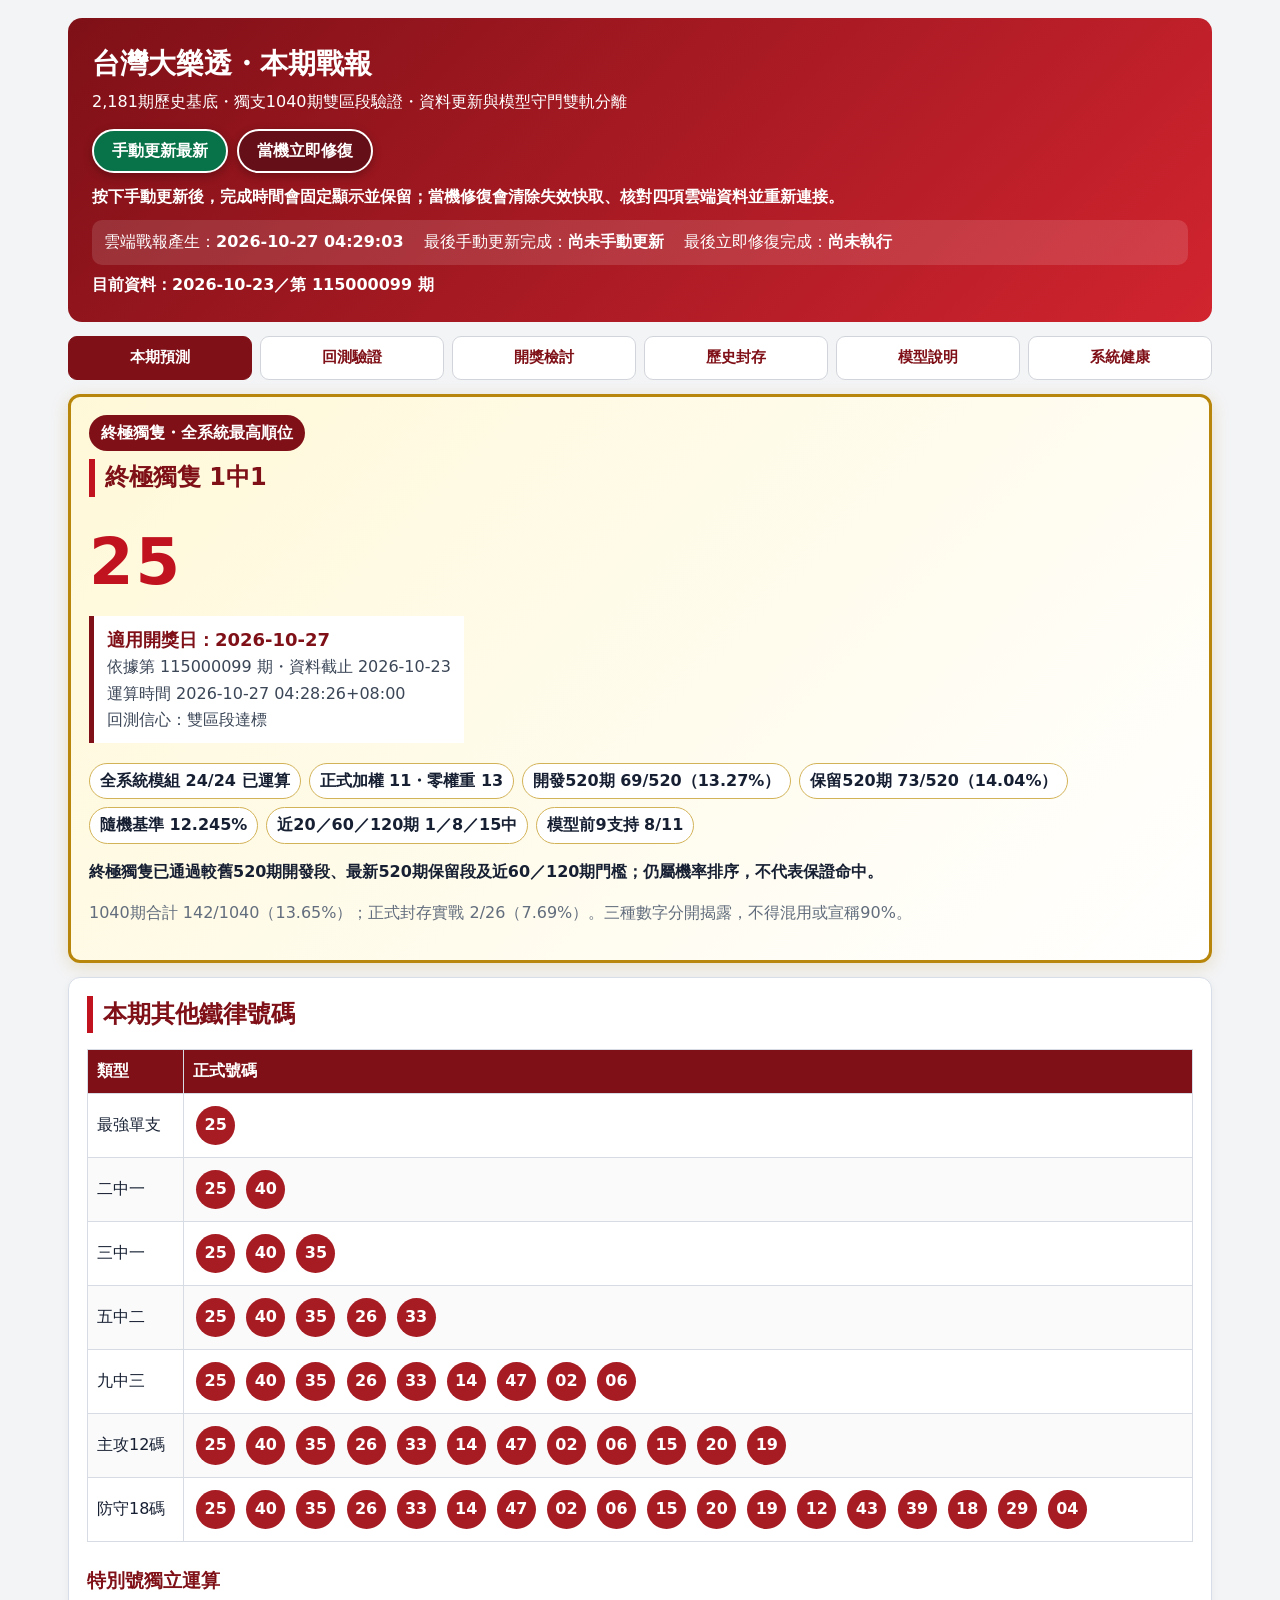
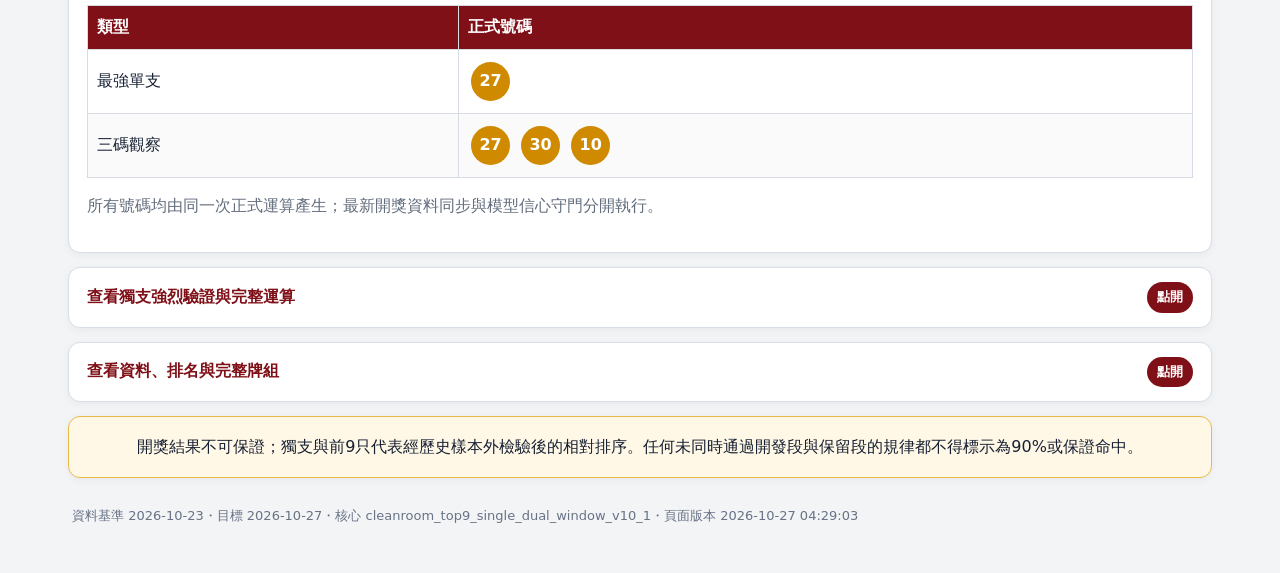
==== docs/index.html @ 0b127683 "大樂透雲端每日日期自主修復" ====
<!doctype html>
<html lang="zh-Hant"><head><meta charset="utf-8"><meta name="viewport" content="width=device-width,initial-scale=1"><meta http-equiv="Cache-Control" content="no-cache, no-store, must-revalidate"><meta http-equiv="Pragma" content="no-cache"><meta http-equiv="Expires" content="0"><meta name="theme-color" content="#7f1017"><meta name="report-version" content="37c6239bf0259137"><meta name="report-generated-at" content="2026-10-27T04:29:03+08:00"><link rel="manifest" href="manifest.webmanifest"><link rel="stylesheet" href="style.css"><title>台灣大樂透・本期戰報</title></head>
<body><main>
<header><h1>台灣大樂透・本期戰報</h1><div>2,181期歷史基底・獨支1040期雙區段驗證・資料更新與模型守門雙軌分離</div>
<div class="app-actions"><button type="button" id="manual-refresh" class="cloud-button update-button">手動更新最新</button><button type="button" id="emergency-repair" class="cloud-button repair-button">當機立即修復</button></div>
<div class="cloud-control-note">按下手動更新後，完成時間會固定顯示並保留；當機修復會清除失效快取、核對四項雲端資料並重新連接。</div>
<div class="update-times"><span>雲端戰報產生：<strong id="cloud-generated-time">2026-10-27 04:29:03</strong></span><span>最後手動更新完成：<strong id="last-manual-update" data-manual-time>尚未手動更新</strong></span><span>最後立即修復完成：<strong id="last-repair-time" data-repair-time>尚未執行</strong></span></div>
<div id="cloud-action-status" class="cloud-action-status" role="status" aria-live="polite">目前資料：2026-10-23／第 115000099 期</div><a id="cloud-repair-center" class="repair-center" href="https://github.com/pingshen670822/taiwan-lotto649-ironlaw-cloud/actions/workflows/cloud-watchdog.yml" target="_blank" rel="noopener">開啟雲端修復中心</a></header>
<nav aria-label="戰報分類"><button type="button" data-tab="decision">本期預測</button><button type="button" data-tab="models">回測驗證</button><button type="button" data-tab="review">開獎檢討</button><button type="button" data-tab="monthly">歷史封存</button><button type="button" data-tab="verify">模型說明</button><button type="button" data-tab="iron">系統健康</button></nav>

<section id="decision" class="tab active">
<div class="band strong approved"><div class="badge">終極獨隻・全系統最高順位</div><h2>終極獨隻 1中1</h2><div class="number">25</div><div class="single-date"><b>適用開獎日：2026-10-27</b><br>依據第 115000099 期・資料截止 2026-10-23<br>運算時間 2026-10-27 04:28:26+08:00<br>回測信心：雙區段達標</div><div class="validation-seals"><span>全系統模組 24/24 已運算</span><span>正式加權 11・零權重 13</span><span>開發520期 69/520（13.27%）</span><span>保留520期 73/520（14.04%）</span><span>隨機基準 12.245%</span><span>近20／60／120期 1／8／15中</span><span>模型前9支持 8/11</span></div><p><b>終極獨隻已通過較舊520期開發段、最新520期保留段及近60／120期門檻；仍屬機率排序，不代表保證命中。</b></p><p class="note">1040期合計 142/1040（13.65%）；正式封存實戰 2/26（7.69%）。三種數字分開揭露，不得混用或宣稱90%。</p></div>
<div class="band ironlaw-numbers"><h2>本期其他鐵律號碼</h2><div class="scroll"><table><thead><tr><th>類型</th><th>正式號碼</th></tr></thead><tbody><tr><td>最強單支</td><td><span class="ball ">25</span></td></tr><tr><td>二中一</td><td><span class="ball ">25</span> <span class="ball ">40</span></td></tr><tr><td>三中一</td><td><span class="ball ">25</span> <span class="ball ">40</span> <span class="ball ">35</span></td></tr><tr><td>五中二</td><td><span class="ball ">25</span> <span class="ball ">40</span> <span class="ball ">35</span> <span class="ball ">26</span> <span class="ball ">33</span></td></tr><tr><td>九中三</td><td><span class="ball ">25</span> <span class="ball ">40</span> <span class="ball ">35</span> <span class="ball ">26</span> <span class="ball ">33</span> <span class="ball ">14</span> <span class="ball ">47</span> <span class="ball ">02</span> <span class="ball ">06</span></td></tr><tr><td>主攻12碼</td><td><span class="ball ">25</span> <span class="ball ">40</span> <span class="ball ">35</span> <span class="ball ">26</span> <span class="ball ">33</span> <span class="ball ">14</span> <span class="ball ">47</span> <span class="ball ">02</span> <span class="ball ">06</span> <span class="ball ">15</span> <span class="ball ">20</span> <span class="ball ">19</span></td></tr><tr><td>防守18碼</td><td><span class="ball ">25</span> <span class="ball ">40</span> <span class="ball ">35</span> <span class="ball ">26</span> <span class="ball ">33</span> <span class="ball ">14</span> <span class="ball ">47</span> <span class="ball ">02</span> <span class="ball ">06</span> <span class="ball ">15</span> <span class="ball ">20</span> <span class="ball ">19</span> <span class="ball ">12</span> <span class="ball ">43</span> <span class="ball ">39</span> <span class="ball ">18</span> <span class="ball ">29</span> <span class="ball ">04</span></td></tr></tbody></table></div><h3>特別號獨立運算</h3><div class="scroll"><table><thead><tr><th>類型</th><th>正式號碼</th></tr></thead><tbody><tr><td>最強單支</td><td><span class="ball specialball">27</span></td></tr><tr><td>三碼觀察</td><td><span class="ball specialball">27</span> <span class="ball specialball">30</span> <span class="ball specialball">10</span></td></tr></tbody></table></div><p class="note">所有號碼均由同一次正式運算產生；最新開獎資料同步與模型信心守門分開執行。</p></div>
<details class="report-details"><summary>查看獨支強烈驗證與完整運算</summary><div class="band"><h2>多項邏輯驗證</h2><div class="scroll"><table><thead><tr><th>檢查項目</th><th>結果</th></tr></thead><tbody><tr><td>獨支使用獨立1中1選擇器</td><td>通過</td></tr><tr><td>只用較舊520期選型，保留段不參與挑選</td><td>通過</td></tr><tr><td>全部已登錄模組完成本期運算</td><td>通過</td></tr><tr><td>未通過雙區段模組權重歸零</td><td>通過</td></tr><tr><td>開發520期與保留520期完整</td><td>通過</td></tr><tr><td>較舊520期開發段勝過隨機</td><td>通過</td></tr><tr><td>最新520期保留段勝過隨機</td><td>通過</td></tr><tr><td>禁止終極獨隻連續兩期使用同號</td><td>通過</td></tr><tr><td>近60期獨支命中率不低於隨機</td><td>通過</td></tr><tr><td>近120期獨支命中率不低於隨機</td><td>通過</td></tr><tr><td>至少半數模型列入前9</td><td>通過</td></tr><tr><td>至少三分之二模型列入前15</td><td>通過</td></tr><tr><td>未通過雙區段的軌跡候選全部排除</td><td>通過</td></tr><tr><td>正式發布守門通過</td><td>通過</td></tr><tr><td>禁止直接照抄上期開獎號</td><td>通過</td></tr></tbody></table></div></div><div class="band"><h2>全系統模組逐項運算</h2><p><b>全系統驗證後最高順位：25</b></p><p class="note">所有已登錄且可重現模組每日全部運算；核心模型依滾動成績受限加權，軌跡候選未同時通過兩個520期時權重固定為0，不准用未驗證模組拉高信心。</p><div class="scroll"><table><thead><tr><th>模組</th><th>類別</th><th>本期第一候選</th><th>最終權重</th><th>獨隻順位</th><th>狀態</th></tr></thead><tbody><tr><td>bayes_24</td><td>核心機率／順位模型</td><td><span class="ball ">35</span></td><td>8.45%</td><td>8</td><td>正式滾動加權</td></tr><tr><td>bayes_60</td><td>核心機率／順位模型</td><td><span class="ball ">12</span></td><td>6.77%</td><td>2</td><td>正式滾動加權</td></tr><tr><td>bayes_150</td><td>核心機率／順位模型</td><td><span class="ball ">25</span></td><td>7.15%</td><td>1</td><td>正式滾動加權</td></tr><tr><td>bayes_360</td><td>核心機率／順位模型</td><td><span class="ball ">25</span></td><td>16.71%</td><td>1</td><td>正式滾動加權</td></tr><tr><td>ewma_8</td><td>核心機率／順位模型</td><td><span class="ball ">40</span></td><td>7.89%</td><td>16</td><td>正式滾動加權</td></tr><tr><td>ewma_21</td><td>核心機率／順位模型</td><td><span class="ball ">35</span></td><td>7.58%</td><td>5</td><td>正式滾動加權</td></tr><tr><td>ewma_55</td><td>核心機率／順位模型</td><td><span class="ball ">25</span></td><td>7.48%</td><td>1</td><td>正式滾動加權</td></tr><tr><td>ewma_144</td><td>核心機率／順位模型</td><td><span class="ball ">25</span></td><td>18.48%</td><td>1</td><td>正式滾動加權</td></tr><tr><td>empirical_hazard</td><td>核心機率／順位模型</td><td><span class="ball ">20</span></td><td>4.43%</td><td>49</td><td>正式滾動加權</td></tr><tr><td>conditional_pair</td><td>核心機率／順位模型</td><td><span class="ball ">33</span></td><td>8.88%</td><td>13</td><td>正式滾動加權</td></tr><tr><td>regime_slope</td><td>核心機率／順位模型</td><td><span class="ball ">26</span></td><td>6.18%</td><td>4</td><td>正式滾動加權</td></tr><tr><td>frequency_60</td><td>軌跡／週期／拖牌候選</td><td><span class="ball ">26</span></td><td>0.00%</td><td>—</td><td>雙區段淘汰</td></tr><tr><td>frequency_240</td><td>軌跡／週期／拖牌候選</td><td><span class="ball ">25</span></td><td>0.00%</td><td>—</td><td>雙區段淘汰</td></tr><tr><td>weekday_cycle</td><td>軌跡／週期／拖牌候選</td><td><span class="ball ">15</span></td><td>0.00%</td><td>—</td><td>雙區段淘汰</td></tr><tr><td>transition_drag</td><td>軌跡／週期／拖牌候選</td><td><span class="ball ">26</span></td><td>0.00%</td><td>—</td><td>雙區段淘汰</td></tr><tr><td>two_step_drag</td><td>軌跡／週期／拖牌候選</td><td><span class="ball ">26</span></td><td>0.00%</td><td>—</td><td>雙區段淘汰</td></tr><tr><td>neighbor_track</td><td>軌跡／週期／拖牌候選</td><td><span class="ball ">25</span></td><td>0.00%</td><td>—</td><td>雙區段淘汰</td></tr><tr><td>interval_recurrence</td><td>軌跡／週期／拖牌候選</td><td><span class="ball ">43</span></td><td>0.00%</td><td>—</td><td>雙區段淘汰</td></tr><tr><td>cooccurrence_drag</td><td>軌跡／週期／拖牌候選</td><td><span class="ball ">15</span></td><td>0.00%</td><td>—</td><td>雙區段淘汰</td></tr><tr><td>multi_condition_equal</td><td>軌跡／週期／拖牌候選</td><td><span class="ball ">26</span></td><td>0.00%</td><td>—</td><td>雙區段淘汰</td></tr><tr><td>rolling_best_60</td><td>軌跡／週期／拖牌候選</td><td><span class="ball ">26</span></td><td>0.00%</td><td>—</td><td>雙區段淘汰</td></tr><tr><td>rolling_best_120</td><td>軌跡／週期／拖牌候選</td><td><span class="ball ">26</span></td><td>0.00%</td><td>—</td><td>雙區段淘汰</td></tr><tr><td>performance_vote_60</td><td>軌跡／週期／拖牌候選</td><td><span class="ball ">26</span></td><td>0.00%</td><td>—</td><td>雙區段淘汰</td></tr><tr><td>performance_vote_120</td><td>軌跡／週期／拖牌候選</td><td><span class="ball ">26</span></td><td>0.00%</td><td>—</td><td>雙區段淘汰</td></tr></tbody></table></div></div><div class="band"><h2>清楚分層推薦</h2><div class="grid"><div class="card primary"><div class="label">A級・唯一最強排序</div><div class="number-line"><span class="ball ">25</span></div></div><div class="card "><div class="label">B級・前三排序</div><div class="number-line"><span class="ball ">25</span> <span class="ball ">40</span> <span class="ball ">35</span></div></div><div class="card "><div class="label">C級・核心前九</div><div class="number-line"><span class="ball ">25</span> <span class="ball ">40</span> <span class="ball ">35</span> <span class="ball ">26</span> <span class="ball ">33</span> <span class="ball ">14</span> <span class="ball ">47</span> <span class="ball ">02</span> <span class="ball ">06</span></div></div><div class="card "><div class="label">D級・次高防守</div><div class="number-line"><span class="ball ">15</span> <span class="ball ">20</span> <span class="ball ">19</span> <span class="ball ">12</span> <span class="ball ">43</span> <span class="ball ">39</span> <span class="ball ">18</span> <span class="ball ">29</span> <span class="ball ">04</span></div></div><div class="card low"><div class="label">E級・低機率暫避</div><div class="number-line"><span class="ball avoid">07</span> <span class="ball avoid">17</span> <span class="ball avoid">22</span> <span class="ball avoid">28</span> <span class="ball avoid">31</span> <span class="ball avoid">32</span> <span class="ball avoid">37</span> <span class="ball avoid">42</span> <span class="ball avoid">44</span> <span class="ball avoid">46</span></div></div></div></div></details>
<details class="report-details"><summary>查看資料、排名與完整牌組</summary><div class="band"><h2>本期資料</h2><div class="grid"><div class="card"><div class="label">預測目標日</div><div class="value">2026-10-27</div></div><div class="card"><div class="label">歷史資料截止日</div><div class="value">2026-10-23</div></div><div class="card"><div class="label">依據期別</div><div class="value">第 115000099 期</div></div><div class="card"><div class="label">使用歷史期數</div><div class="value">2,181期</div></div><div class="card"><div class="label">戰報產生時間</div><div class="value">2026-10-27 04:29:03</div></div></div></div><div class="band"><h2>內部前18名診斷</h2><p class="note">此表為運算順位與校準值，不代表中獎保證。</p><div class="scroll"><table><thead><tr><th>順位</th><th>號碼</th><th>校準機率</th></tr></thead><tbody><tr><td>1</td><td><span class="ball sub">25</span></td><td>12.829%</td></tr><tr><td>2</td><td><span class="ball sub">40</span></td><td>12.930%</td></tr><tr><td>3</td><td><span class="ball sub">35</span></td><td>12.873%</td></tr><tr><td>4</td><td><span class="ball sub">26</span></td><td>12.870%</td></tr><tr><td>5</td><td><span class="ball sub">33</span></td><td>12.817%</td></tr><tr><td>6</td><td><span class="ball sub">14</span></td><td>12.782%</td></tr><tr><td>7</td><td><span class="ball sub">47</span></td><td>12.605%</td></tr><tr><td>8</td><td><span class="ball sub">02</span></td><td>12.585%</td></tr><tr><td>9</td><td><span class="ball sub">06</span></td><td>12.559%</td></tr><tr><td>10</td><td><span class="ball sub">15</span></td><td>12.554%</td></tr><tr><td>11</td><td><span class="ball sub">20</span></td><td>12.501%</td></tr><tr><td>12</td><td><span class="ball sub">19</span></td><td>12.496%</td></tr><tr><td>13</td><td><span class="ball sub">12</span></td><td>12.484%</td></tr><tr><td>14</td><td><span class="ball sub">43</span></td><td>12.476%</td></tr><tr><td>15</td><td><span class="ball sub">39</span></td><td>12.454%</td></tr><tr><td>16</td><td><span class="ball sub">18</span></td><td>12.429%</td></tr><tr><td>17</td><td><span class="ball sub">29</span></td><td>12.397%</td></tr><tr><td>18</td><td><span class="ball sub">04</span></td><td>12.390%</td></tr></tbody></table></div></div><div class="band"><h2>八組結構平衡建議</h2><div class="grid"><div class="card"><div class="label">第1組</div><div class="number-line"><span class="ball ">02</span> <span class="ball ">14</span> <span class="ball ">25</span> <span class="ball ">26</span> <span class="ball ">35</span> <span class="ball ">40</span></div></div><div class="card"><div class="label">第2組</div><div class="number-line"><span class="ball ">06</span> <span class="ball ">14</span> <span class="ball ">26</span> <span class="ball ">33</span> <span class="ball ">35</span> <span class="ball ">40</span></div></div><div class="card"><div class="label">第3組</div><div class="number-line"><span class="ball ">14</span> <span class="ball ">15</span> <span class="ball ">25</span> <span class="ball ">33</span> <span class="ball ">35</span> <span class="ball ">40</span></div></div><div class="card"><div class="label">第4組</div><div class="number-line"><span class="ball ">14</span> <span class="ball ">20</span> <span class="ball ">25</span> <span class="ball ">26</span> <span class="ball ">33</span> <span class="ball ">40</span></div></div><div class="card"><div class="label">第5組</div><div class="number-line"><span class="ball ">14</span> <span class="ball ">19</span> <span class="ball ">25</span> <span class="ball ">26</span> <span class="ball ">33</span> <span class="ball ">35</span></div></div><div class="card"><div class="label">第6組</div><div class="number-line"><span class="ball ">02</span> <span class="ball ">15</span> <span class="ball ">26</span> <span class="ball ">33</span> <span class="ball ">35</span> <span class="ball ">40</span></div></div><div class="card"><div class="label">第7組</div><div class="number-line"><span class="ball ">14</span> <span class="ball ">15</span> <span class="ball ">26</span> <span class="ball ">35</span> <span class="ball ">40</span> <span class="ball ">47</span></div></div><div class="card"><div class="label">第8組</div><div class="number-line"><span class="ball ">06</span> <span class="ball ">15</span> <span class="ball ">25</span> <span class="ball ">26</span> <span class="ball ">35</span> <span class="ball ">40</span></div></div></div></div><div class="band warning"><h2>下期低機率暫避</h2><p class="note">只做風險排序，不代表絕對不開；與主攻牌完全分離。</p><div class="grid"><div class="card low"><div class="label">五不中</div><div class="number-line"><span class="ball avoid">07</span> <span class="ball avoid">17</span> <span class="ball avoid">31</span> <span class="ball avoid">42</span> <span class="ball avoid">44</span></div></div><div class="card low"><div class="label">十不中</div><div class="number-line"><span class="ball avoid">07</span> <span class="ball avoid">17</span> <span class="ball avoid">22</span> <span class="ball avoid">28</span> <span class="ball avoid">31</span> <span class="ball avoid">32</span> <span class="ball avoid">37</span> <span class="ball avoid">42</span> <span class="ball avoid">44</span> <span class="ball avoid">46</span></div></div><div class="card low"><div class="label">十五不中</div><div class="number-line"><span class="ball avoid">01</span> <span class="ball avoid">07</span> <span class="ball avoid">08</span> <span class="ball avoid">17</span> <span class="ball avoid">22</span> <span class="ball avoid">23</span> <span class="ball avoid">28</span> <span class="ball avoid">30</span> <span class="ball avoid">31</span> <span class="ball avoid">32</span> <span class="ball avoid">37</span> <span class="ball avoid">41</span> <span class="ball avoid">42</span> <span class="ball avoid">44</span> <span class="ball avoid">46</span></div></div></div></div></details>
</section>

<section id="models" class="tab"><div class="band"><h2>獨立1中1與前9碼走步回測</h2><div class="grid"><div class="card primary"><div class="label">獨支較舊520期開發段</div><div class="value">69/520（13.27%）</div><div class="note">必須勝過隨機 12.245%</div></div><div class="card primary"><div class="label">獨支最新520期保留段</div><div class="value">73/520（14.04%）</div><div class="note">禁止只挑這段漂亮數字</div></div><div class="card"><div class="label">獨支近20／60／120期</div><div class="value">1／8／15中</div><div class="note">只使用各期開獎前資料</div></div><div class="card"><div class="label">前9碼1040期平均命中</div><div class="value">1.1279</div><div class="note">隨機基準 1.102</div></div><div class="card"><div class="label">最近20期前9平均命中</div><div class="value">1.1</div><div class="note">短期表現獨立監控</div></div><div class="card"><div class="label">第10–15名平均外溢</div><div class="value">0.7087</div><div class="note">外溢不算前9成功</div></div></div></div><div class="band"><h2>軌跡、週期與拖牌雙區段稽核</h2><p><b>沒有任何受測軌跡、週期或拖牌方法同時通過兩段驗證</b></p><p class="note">准入規則：較舊520期與最新520期必須同時高於6/49（12.2449%）；只在近期漂亮的一律淘汰。</p><div class="scroll"><table><thead><tr><th>受測規則</th><th>開發520期</th><th>保留520期</th><th>近20／60／120中</th><th>下期候選</th><th>結果</th></tr></thead><tbody><tr><td>60期頻率</td><td>61/520（11.73%）</td><td>67/520（12.88%）</td><td>2／7／12</td><td>26</td><td>淘汰</td></tr><tr><td>240期頻率</td><td>58/520（11.15%）</td><td>62/520（11.92%）</td><td>3／12／18</td><td>25</td><td>淘汰</td></tr><tr><td>開獎星期週期</td><td>63/520（12.12%）</td><td>52/520（10.00%）</td><td>1／3／9</td><td>15</td><td>淘汰</td></tr><tr><td>一階拖牌</td><td>57/520（10.96%）</td><td>68/520（13.08%）</td><td>4／13／18</td><td>26</td><td>淘汰</td></tr><tr><td>二階拖牌</td><td>58/520（11.15%）</td><td>53/520（10.19%）</td><td>2／6／12</td><td>26</td><td>淘汰</td></tr><tr><td>鄰號軌跡</td><td>56/520（10.77%）</td><td>58/520（11.15%）</td><td>2／9／13</td><td>25</td><td>淘汰</td></tr><tr><td>間隔復現</td><td>67/520（12.88%）</td><td>53/520（10.19%）</td><td>2／4／13</td><td>43</td><td>淘汰</td></tr><tr><td>共現拖牌</td><td>58/520（11.15%）</td><td>64/520（12.31%）</td><td>5／11／19</td><td>15</td><td>淘汰</td></tr><tr><td>多條件等權</td><td>58/520（11.15%）</td><td>72/520（13.85%）</td><td>4／13／23</td><td>26</td><td>淘汰</td></tr><tr><td>近60期最佳規則切換</td><td>62/520（11.92%）</td><td>60/520（11.54%）</td><td>3／8／14</td><td>26</td><td>淘汰</td></tr><tr><td>近120期最佳規則切換</td><td>55/520（10.58%）</td><td>64/520（12.31%）</td><td>4／10／15</td><td>26</td><td>淘汰</td></tr><tr><td>近60期績效投票</td><td>58/520（11.15%）</td><td>62/520（11.92%）</td><td>3／9／19</td><td>26</td><td>淘汰</td></tr><tr><td>近120期績效投票</td><td>54/520（10.38%）</td><td>64/520（12.31%）</td><td>3／11／19</td><td>26</td><td>淘汰</td></tr></tbody></table></div></div><div class="band"><h2>第10名後問題專項檢測</h2><article class="pack"><div class="pack-title">本期前9精準壓縮</div><p>升入 <span class="ball ">14</span> <span class="ball ">47</span> <span class="ball ">02</span> <span class="ball ">06</span>　撤出 <span class="ball avoid">15</span> <span class="ball avoid">20</span> <span class="ball avoid">19</span> <span class="ball avoid">12</span></p><small>固定邊界4席；上期號在前9最多3席</small></article><div class="scroll"><table><thead><tr><th>開獎日</th><th>前9命中</th><th>第10–15名外溢</th><th>六顆實開順位</th><th>撤換數</th><th>升入前9</th><th>撤出前9</th></tr></thead><tbody><tr><td>2026-09-22</td><td>2</td><td>2</td><td>2、5、12、13、40、48</td><td>4</td><td><span class="ball ">39</span> <span class="ball ">16</span> <span class="ball ">03</span> <span class="ball ">48</span></td><td><span class="ball avoid">25</span> <span class="ball avoid">19</span> <span class="ball avoid">18</span> <span class="ball avoid">14</span></td></tr><tr><td>2026-09-25</td><td>0</td><td>2</td><td>12、15、26、33、41、43</td><td>4</td><td><span class="ball ">16</span> <span class="ball ">47</span> <span class="ball ">06</span> <span class="ball ">20</span></td><td><span class="ball avoid">14</span> <span class="ball avoid">29</span> <span class="ball avoid">25</span> <span class="ball avoid">19</span></td></tr><tr><td>2026-09-29</td><td>1</td><td>0</td><td>8、30、35、37、40、47</td><td>4</td><td><span class="ball ">19</span> <span class="ball ">33</span> <span class="ball ">13</span> <span class="ball ">16</span></td><td><span class="ball avoid">18</span> <span class="ball avoid">14</span> <span class="ball avoid">29</span> <span class="ball avoid">24</span></td></tr><tr><td>2026-10-02</td><td>2</td><td>0</td><td>3、7、16、18、20、36</td><td>4</td><td><span class="ball ">19</span> <span class="ball ">14</span> <span class="ball ">33</span> <span class="ball ">02</span></td><td><span class="ball avoid">18</span> <span class="ball avoid">29</span> <span class="ball avoid">13</span> <span class="ball avoid">24</span></td></tr><tr><td>2026-10-06</td><td>0</td><td>2</td><td>10、13、18、26、29、44</td><td>4</td><td><span class="ball ">47</span> <span class="ball ">19</span> <span class="ball ">24</span></td><td><span class="ball avoid">18</span> <span class="ball avoid">29</span> <span class="ball avoid">20</span></td></tr><tr><td>2026-10-09</td><td>0</td><td>1</td><td>10、28、30、38、42、47</td><td>4</td><td><span class="ball ">29</span> <span class="ball ">47</span> <span class="ball ">39</span> <span class="ball ">06</span></td><td><span class="ball avoid">25</span> <span class="ball avoid">15</span> <span class="ball avoid">04</span> <span class="ball avoid">18</span></td></tr><tr><td>2026-10-13</td><td>2</td><td>0</td><td>3、9、17、19、25、49</td><td>4</td><td><span class="ball ">18</span> <span class="ball ">39</span> <span class="ball ">19</span> <span class="ball ">47</span></td><td><span class="ball avoid">12</span> <span class="ball avoid">14</span> <span class="ball avoid">04</span> <span class="ball avoid">29</span></td></tr><tr><td>2026-10-16</td><td>1</td><td>0</td><td>5、20、25、30、32、36</td><td>4</td><td><span class="ball ">04</span> <span class="ball ">36</span> <span class="ball ">18</span> <span class="ball ">29</span></td><td><span class="ball avoid">47</span> <span class="ball avoid">12</span> <span class="ball avoid">20</span> <span class="ball avoid">03</span></td></tr><tr><td>2026-10-20</td><td>0</td><td>0</td><td>18、20、23、27、28、38</td><td>4</td><td><span class="ball ">18</span> <span class="ball ">03</span> <span class="ball ">29</span> <span class="ball ">04</span></td><td><span class="ball avoid">14</span> <span class="ball avoid">47</span> <span class="ball avoid">20</span> <span class="ball avoid">06</span></td></tr><tr><td>2026-10-23</td><td>1</td><td>1</td><td>7、10、35、40、42、45</td><td>4</td><td><span class="ball ">20</span> <span class="ball ">33</span> <span class="ball ">14</span> <span class="ball ">29</span></td><td><span class="ball avoid">40</span> <span class="ball avoid">12</span> <span class="ball avoid">06</span> <span class="ball avoid">47</span></td></tr></tbody></table></div></div><details class="report-details"><summary>查看逐模組錯誤檢討與滾動調整</summary><div class="band"><h2>前9碼三層滾動權重</h2><div class="scroll"><table><thead><tr><th>模型</th><th>最終權重</th><th>近20前9命中</th><th>近60前9命中</th><th>近120前9命中</th><th>近20外溢</th><th>連續零命中</th><th>對數損失</th></tr></thead><tbody><tr><td>bayes_24</td><td>8.45%</td><td>1.050</td><td>1.017</td><td>0.992</td><td>0.800</td><td>0</td><td>0.373197</td></tr><tr><td>bayes_60</td><td>6.77%</td><td>1.050</td><td>1.083</td><td>1.125</td><td>0.750</td><td>4</td><td>0.372765</td></tr><tr><td>bayes_150</td><td>7.15%</td><td>1.050</td><td>1.033</td><td>1.042</td><td>0.950</td><td>2</td><td>0.372504</td></tr><tr><td>bayes_360</td><td>16.71%</td><td>1.400</td><td>1.133</td><td>1.042</td><td>0.600</td><td>0</td><td>0.372544</td></tr><tr><td>ewma_8</td><td>7.89%</td><td>1.150</td><td>1.150</td><td>1.117</td><td>0.650</td><td>0</td><td>0.399865</td></tr><tr><td>ewma_21</td><td>7.58%</td><td>1.150</td><td>1.083</td><td>1.050</td><td>0.800</td><td>2</td><td>0.380923</td></tr><tr><td>ewma_55</td><td>7.48%</td><td>1.050</td><td>1.117</td><td>1.083</td><td>1.000</td><td>2</td><td>0.375108</td></tr><tr><td>ewma_144</td><td>18.48%</td><td>1.350</td><td>1.200</td><td>1.158</td><td>0.600</td><td>0</td><td>0.373205</td></tr><tr><td>empirical_hazard</td><td>4.43%</td><td>0.800</td><td>1.083</td><td>1.058</td><td>0.900</td><td>2</td><td>0.375681</td></tr><tr><td>conditional_pair</td><td>8.88%</td><td>1.050</td><td>1.050</td><td>1.125</td><td>1.000</td><td>0</td><td>0.375025</td></tr><tr><td>regime_slope</td><td>6.18%</td><td>0.950</td><td>1.033</td><td>1.075</td><td>0.900</td><td>2</td><td>0.372946</td></tr></tbody></table></div></div><div class="band"><h2>主號模型錯誤追責</h2><div class="scroll"><table><thead><tr><th>模型</th><th>原第一名</th><th>1中1</th><th>前9命中</th><th>命中號</th><th>權重變動</th><th>處置</th></tr></thead><tbody><tr><td>bayes_24</td><td><span class="ball ">35</span></td><td>未中</td><td>1</td><td><span class="ball gold">33</span></td><td>7.38% → 8.45%</td><td>失敗但受權重上限約束，列入下期監控</td></tr><tr><td>bayes_60</td><td><span class="ball ">26</span></td><td>未中</td><td>0</td><td>—</td><td>8.35% → 6.77%</td><td>失敗降權／重新校準</td></tr><tr><td>bayes_150</td><td><span class="ball ">25</span></td><td>未中</td><td>0</td><td>—</td><td>8.33% → 7.15%</td><td>失敗降權／重新校準</td></tr><tr><td>bayes_360</td><td><span class="ball ">25</span></td><td>未中</td><td>2</td><td><span class="ball gold">33</span> <span class="ball gold">40</span></td><td>14.71% → 16.71%</td><td>失敗但受權重上限約束，列入下期監控</td></tr><tr><td>ewma_8</td><td><span class="ball ">03</span></td><td>未中</td><td>1</td><td><span class="ball gold">40</span></td><td>6.22% → 7.89%</td><td>失敗但受權重上限約束，列入下期監控</td></tr><tr><td>ewma_21</td><td><span class="ball ">35</span></td><td>未中</td><td>0</td><td>—</td><td>9.09% → 7.58%</td><td>失敗降權／重新校準</td></tr><tr><td>ewma_55</td><td><span class="ball ">25</span></td><td>未中</td><td>0</td><td>—</td><td>9.06% → 7.48%</td><td>失敗降權／重新校準</td></tr><tr><td>ewma_144</td><td><span class="ball ">25</span></td><td>未中</td><td>1</td><td><span class="ball gold">40</span></td><td>16.28% → 18.48%</td><td>失敗但受權重上限約束，列入下期監控</td></tr><tr><td>empirical_hazard</td><td><span class="ball ">26</span></td><td>未中</td><td>0</td><td>—</td><td>5.20% → 4.43%</td><td>失敗降權／重新校準</td></tr><tr><td>conditional_pair</td><td><span class="ball ">15</span></td><td>未中</td><td>2</td><td><span class="ball gold">33</span> <span class="ball gold">40</span></td><td>7.99% → 8.88%</td><td>通過，依滾動成績調整</td></tr><tr><td>regime_slope</td><td><span class="ball ">35</span></td><td>未中</td><td>0</td><td>—</td><td>7.39% → 6.18%</td><td>失敗降權／重新校準</td></tr></tbody></table></div></div><div class="band"><h2>特別號模型錯誤追責</h2><div class="scroll"><table><thead><tr><th>模型</th><th>原第一名</th><th>1中1</th><th>前三命中</th><th>權重變動</th><th>處置</th></tr></thead><tbody><tr><td>bayes_24</td><td><span class="ball specialball">27</span></td><td>未中</td><td>0</td><td>11.64% → 11.61%</td><td>失敗降權／重新校準</td></tr><tr><td>bayes_60</td><td><span class="ball specialball">30</span></td><td>未中</td><td>0</td><td>14.04% → 14.00%</td><td>失敗降權／重新校準</td></tr><tr><td>bayes_150</td><td><span class="ball specialball">30</span></td><td>未中</td><td>0</td><td>12.37% → 12.33%</td><td>失敗降權／重新校準</td></tr><tr><td>bayes_360</td><td><span class="ball specialball">27</span></td><td>未中</td><td>0</td><td>11.83% → 11.06%</td><td>失敗降權／重新校準</td></tr><tr><td>ewma_8</td><td><span class="ball specialball">27</span></td><td>未中</td><td>0</td><td>4.25% → 4.31%</td><td>失敗但受權重上限約束，列入下期監控</td></tr><tr><td>ewma_21</td><td><span class="ball specialball">30</span></td><td>未中</td><td>0</td><td>11.46% → 11.53%</td><td>失敗但受權重上限約束，列入下期監控</td></tr><tr><td>ewma_55</td><td><span class="ball specialball">30</span></td><td>未中</td><td>0</td><td>14.40% → 14.42%</td><td>失敗但受權重上限約束，列入下期監控</td></tr><tr><td>ewma_144</td><td><span class="ball specialball">30</span></td><td>未中</td><td>0</td><td>12.89% → 12.85%</td><td>失敗降權／重新校準</td></tr><tr><td>empirical_hazard</td><td><span class="ball specialball">01</span></td><td>未中</td><td>0</td><td>7.13% → 7.88%</td><td>失敗但受權重上限約束，列入下期監控</td></tr></tbody></table></div></div></details></section>

<section id="review" class="tab"><div class="band"><h2>預測對實際逐期驗算</h2><p>預測先封存，開獎後只結算，禁止回改舊牌；第10名後命中不算前9成功。</p><div class="scroll"><table><thead><tr><th>目標日</th><th>版本</th><th>原前9碼</th><th>實際開獎</th><th>前9命中</th><th>命中號</th><th>特別號</th></tr></thead><tbody><tr><td>2026-10-23</td><td>1</td><td><span class="ball ">35</span> <span class="ball ">26</span> <span class="ball ">15</span> <span class="ball ">25</span> <span class="ball ">19</span> <span class="ball ">20</span> <span class="ball ">33</span> <span class="ball ">14</span> <span class="ball ">29</span></td><td><span class="ball gold">09</span> <span class="ball gold">10</span> <span class="ball gold">33</span> <span class="ball gold">38</span> <span class="ball gold">40</span> <span class="ball gold">45</span><span class="special">特 02</span></td><td>1</td><td>33</td><td>未中</td></tr><tr><td>2026-10-20</td><td>1</td><td><span class="ball ">25</span> <span class="ball ">35</span> <span class="ball ">15</span> <span class="ball ">26</span> <span class="ball ">12</span> <span class="ball ">18</span> <span class="ball ">03</span> <span class="ball ">29</span> <span class="ball ">04</span></td><td><span class="ball gold">02</span> <span class="ball gold">05</span> <span class="ball gold">19</span> <span class="ball gold">33</span> <span class="ball gold">40</span> <span class="ball gold">43</span><span class="special">特 06</span></td><td>0</td><td>—</td><td>未中</td></tr><tr><td>2026-10-16</td><td>1</td><td><span class="ball ">35</span> <span class="ball ">25</span> <span class="ball ">26</span> <span class="ball ">14</span> <span class="ball ">15</span> <span class="ball ">04</span> <span class="ball ">36</span> <span class="ball ">18</span> <span class="ball ">29</span></td><td><span class="ball gold">06</span> <span class="ball gold">15</span> <span class="ball gold">21</span> <span class="ball gold">40</span> <span class="ball gold">43</span> <span class="ball gold">49</span><span class="special">特 30</span></td><td>1</td><td>15</td><td>命中</td></tr><tr><td>2026-10-13</td><td>1</td><td><span class="ball ">25</span> <span class="ball ">26</span> <span class="ball ">35</span> <span class="ball ">15</span> <span class="ball ">20</span> <span class="ball ">18</span> <span class="ball ">39</span> <span class="ball ">19</span> <span class="ball ">47</span></td><td><span class="ball gold">03</span> <span class="ball gold">31</span> <span class="ball gold">35</span> <span class="ball gold">36</span> <span class="ball gold">47</span> <span class="ball gold">48</span><span class="special">特 32</span></td><td>2</td><td>35、47</td><td>未中</td></tr><tr><td>2026-10-09</td><td>5</td><td><span class="ball ">20</span> <span class="ball ">26</span> <span class="ball ">12</span> <span class="ball ">14</span> <span class="ball ">35</span> <span class="ball ">29</span> <span class="ball ">47</span> <span class="ball ">39</span> <span class="ball ">06</span></td><td><span class="ball gold">03</span> <span class="ball gold">09</span> <span class="ball gold">11</span> <span class="ball gold">25</span> <span class="ball gold">34</span> <span class="ball gold">41</span><span class="special">特 27</span></td><td>0</td><td>—</td><td>命中</td></tr><tr><td>2026-10-09</td><td>4</td><td><span class="ball ">12</span> <span class="ball ">26</span> <span class="ball ">20</span> <span class="ball ">14</span> <span class="ball ">35</span> <span class="ball ">29</span> <span class="ball ">47</span> <span class="ball ">39</span> <span class="ball ">06</span></td><td><span class="ball gold">03</span> <span class="ball gold">09</span> <span class="ball gold">11</span> <span class="ball gold">25</span> <span class="ball gold">34</span> <span class="ball gold">41</span><span class="special">特 27</span></td><td>0</td><td>—</td><td>命中</td></tr><tr><td>2026-10-09</td><td>3</td><td><span class="ball ">12</span> <span class="ball ">26</span> <span class="ball ">20</span> <span class="ball ">14</span> <span class="ball ">35</span> <span class="ball ">29</span> <span class="ball ">47</span> <span class="ball ">39</span> <span class="ball ">06</span></td><td><span class="ball gold">03</span> <span class="ball gold">09</span> <span class="ball gold">11</span> <span class="ball gold">25</span> <span class="ball gold">34</span> <span class="ball gold">41</span><span class="special">特 27</span></td><td>0</td><td>—</td><td>命中</td></tr><tr><td>2026-10-09</td><td>2</td><td><span class="ball ">12</span> <span class="ball ">26</span> <span class="ball ">20</span> <span class="ball ">14</span> <span class="ball ">35</span> <span class="ball ">29</span> <span class="ball ">47</span> <span class="ball ">39</span> <span class="ball ">06</span></td><td><span class="ball gold">03</span> <span class="ball gold">09</span> <span class="ball gold">11</span> <span class="ball gold">25</span> <span class="ball gold">34</span> <span class="ball gold">41</span><span class="special">特 27</span></td><td>0</td><td>—</td><td>命中</td></tr><tr><td>2026-10-09</td><td>1</td><td><span class="ball ">26</span> <span class="ball ">20</span> <span class="ball ">12</span> <span class="ball ">14</span> <span class="ball ">35</span> <span class="ball ">29</span> <span class="ball ">47</span> <span class="ball ">39</span> <span class="ball ">06</span></td><td><span class="ball gold">03</span> <span class="ball gold">09</span> <span class="ball gold">11</span> <span class="ball gold">25</span> <span class="ball gold">34</span> <span class="ball gold">41</span><span class="special">特 27</span></td><td>0</td><td>—</td><td>命中</td></tr><tr><td>2026-10-06</td><td>1</td><td><span class="ball ">26</span> <span class="ball ">35</span> <span class="ball ">14</span> <span class="ball ">25</span> <span class="ball ">15</span> <span class="ball ">47</span> <span class="ball ">12</span> <span class="ball ">19</span> <span class="ball ">24</span></td><td><span class="ball gold">04</span> <span class="ball gold">06</span> <span class="ball gold">20</span> <span class="ball gold">32</span> <span class="ball gold">36</span> <span class="ball gold">39</span><span class="special">特 23</span></td><td>0</td><td>—</td><td>未中</td></tr><tr><td>2026-10-02</td><td>1</td><td><span class="ball ">25</span> <span class="ball ">35</span> <span class="ball ">26</span> <span class="ball ">12</span> <span class="ball ">15</span> <span class="ball ">19</span> <span class="ball ">14</span> <span class="ball ">33</span> <span class="ball ">02</span></td><td><span class="ball gold">04</span> <span class="ball gold">14</span> <span class="ball gold">20</span> <span class="ball gold">26</span> <span class="ball gold">40</span> <span class="ball gold">47</span><span class="special">特 42</span></td><td>2</td><td>14、26</td><td>未中</td></tr><tr><td>2026-09-29</td><td>1</td><td><span class="ball ">35</span> <span class="ball ">15</span> <span class="ball ">25</span> <span class="ball ">26</span> <span class="ball ">12</span> <span class="ball ">19</span> <span class="ball ">33</span> <span class="ball ">13</span> <span class="ball ">16</span></td><td><span class="ball gold">01</span> <span class="ball gold">02</span> <span class="ball gold">04</span> <span class="ball gold">13</span> <span class="ball gold">30</span> <span class="ball gold">38</span><span class="special">特 27</span></td><td>1</td><td>13</td><td>未中</td></tr><tr><td>2026-09-25</td><td>1</td><td><span class="ball ">35</span> <span class="ball ">15</span> <span class="ball ">26</span> <span class="ball ">12</span> <span class="ball ">18</span> <span class="ball ">16</span> <span class="ball ">47</span> <span class="ball ">06</span> <span class="ball ">20</span></td><td><span class="ball gold">05</span> <span class="ball gold">13</span> <span class="ball gold">24</span> <span class="ball gold">25</span> <span class="ball gold">28</span> <span class="ball gold">33</span><span class="special">特 40</span></td><td>0</td><td>—</td><td>未中</td></tr><tr><td>2026-09-18</td><td>1</td><td><span class="ball ">12</span> <span class="ball ">26</span> <span class="ball ">15</span> <span class="ball ">29</span> <span class="ball ">19</span> <span class="ball ">39</span> <span class="ball ">48</span> <span class="ball ">27</span> <span class="ball ">03</span></td><td><span class="ball gold">01</span> <span class="ball gold">06</span> <span class="ball gold">14</span> <span class="ball gold">21</span> <span class="ball gold">31</span> <span class="ball gold">35</span><span class="special">特 16</span></td><td>0</td><td>—</td><td>未中</td></tr><tr><td>2026-09-15</td><td>1</td><td><span class="ball ">12</span> <span class="ball ">26</span> <span class="ball ">29</span> <span class="ball ">15</span> <span class="ball ">19</span> <span class="ball ">47</span> <span class="ball ">35</span> <span class="ball ">08</span> <span class="ball ">18</span></td><td><span class="ball gold">02</span> <span class="ball gold">03</span> <span class="ball gold">18</span> <span class="ball gold">21</span> <span class="ball gold">22</span> <span class="ball gold">39</span><span class="special">特 07</span></td><td>1</td><td>18</td><td>未中</td></tr><tr><td>2026-09-11</td><td>1</td><td><span class="ball ">26</span> <span class="ball ">29</span> <span class="ball ">12</span> <span class="ball ">25</span> <span class="ball ">35</span> <span class="ball ">49</span> <span class="ball ">18</span> <span class="ball ">23</span> <span class="ball ">20</span></td><td><span class="ball gold">12</span> <span class="ball gold">15</span> <span class="ball gold">19</span> <span class="ball gold">27</span> <span class="ball gold">43</span> <span class="ball gold">48</span><span class="special">特 25</span></td><td>1</td><td>12</td><td>未中</td></tr><tr><td>2026-09-08</td><td>1</td><td><span class="ball ">26</span> <span class="ball ">29</span> <span class="ball ">12</span> <span class="ball ">25</span> <span class="ball ">16</span> <span class="ball ">15</span> <span class="ball ">24</span> <span class="ball ">08</span> <span class="ball ">20</span></td><td><span class="ball gold">03</span> <span class="ball gold">15</span> <span class="ball gold">28</span> <span class="ball gold">35</span> <span class="ball gold">47</span> <span class="ball gold">49</span><span class="special">特 27</span></td><td>1</td><td>15</td><td>未中</td></tr><tr><td>2026-09-04</td><td>1</td><td><span class="ball ">26</span> <span class="ball ">29</span> <span class="ball ">12</span> <span class="ball ">25</span> <span class="ball ">19</span> <span class="ball ">24</span> <span class="ball ">08</span> <span class="ball ">14</span> <span class="ball ">36</span></td><td><span class="ball gold">03</span> <span class="ball gold">13</span> <span class="ball gold">17</span> <span class="ball gold">18</span> <span class="ball gold">27</span> <span class="ball gold">37</span><span class="special">特 19</span></td><td>0</td><td>—</td><td>未中</td></tr><tr><td>2026-09-01</td><td>1</td><td><span class="ball ">26</span> <span class="ball ">12</span> <span class="ball ">25</span> <span class="ball ">29</span> <span class="ball ">23</span> <span class="ball ">36</span> <span class="ball ">08</span> <span class="ball ">16</span> <span class="ball ">19</span></td><td><span class="ball gold">10</span> <span class="ball gold">16</span> <span class="ball gold">19</span> <span class="ball gold">26</span> <span class="ball gold">29</span> <span class="ball gold">48</span><span class="special">特 30</span></td><td>4</td><td>16、19、26、29</td><td>命中</td></tr><tr><td>2026-08-28</td><td>1</td><td><span class="ball ">12</span> <span class="ball ">25</span> <span class="ball ">26</span> <span class="ball ">29</span> <span class="ball ">35</span> <span class="ball ">19</span> <span class="ball ">14</span> <span class="ball ">15</span> <span class="ball ">47</span></td><td><span class="ball gold">09</span> <span class="ball gold">20</span> <span class="ball gold">23</span> <span class="ball gold">26</span> <span class="ball gold">36</span> <span class="ball gold">44</span><span class="special">特 04</span></td><td>1</td><td>26</td><td>未中</td></tr><tr><td>2026-08-25</td><td>1</td><td><span class="ball ">25</span> <span class="ball ">29</span> <span class="ball ">12</span> <span class="ball ">26</span> <span class="ball ">08</span> <span class="ball ">15</span> <span class="ball ">47</span> <span class="ball ">19</span> <span class="ball ">34</span></td><td><span class="ball gold">12</span> <span class="ball gold">24</span> <span class="ball gold">26</span> <span class="ball gold">32</span> <span class="ball gold">35</span> <span class="ball gold">40</span><span class="special">特 06</span></td><td>2</td><td>12、26</td><td>未中</td></tr><tr><td>2026-08-21</td><td>1</td><td><span class="ball ">25</span> <span class="ball ">12</span> <span class="ball ">29</span> <span class="ball ">19</span> <span class="ball ">26</span> <span class="ball ">33</span> <span class="ball ">20</span> <span class="ball ">49</span> <span class="ball ">11</span></td><td><span class="ball gold">08</span> <span class="ball gold">14</span> <span class="ball gold">23</span> <span class="ball gold">24</span> <span class="ball gold">26</span> <span class="ball gold">47</span><span class="special">特 30</span></td><td>1</td><td>26</td><td>命中</td></tr><tr><td>2026-08-18</td><td>1</td><td><span class="ball ">12</span> <span class="ball ">29</span> <span class="ball ">25</span> <span class="ball ">26</span> <span class="ball ">35</span> <span class="ball ">11</span> <span class="ball ">16</span> <span class="ball ">08</span> <span class="ball ">18</span></td><td><span class="ball gold">01</span> <span class="ball gold">14</span> <span class="ball gold">25</span> <span class="ball gold">27</span> <span class="ball gold">29</span> <span class="ball gold">43</span><span class="special">特 02</span></td><td>2</td><td>25、29</td><td>未中</td></tr><tr><td>2026-08-07</td><td>1</td><td><span class="ball ">15</span> <span class="ball ">26</span> <span class="ball ">49</span> <span class="ball ">11</span> <span class="ball ">20</span> <span class="ball ">39</span> <span class="ball ">23</span> <span class="ball ">16</span> <span class="ball ">04</span></td><td><span class="ball gold">02</span> <span class="ball gold">12</span> <span class="ball gold">19</span> <span class="ball gold">21</span> <span class="ball gold">25</span> <span class="ball gold">41</span><span class="special">特 31</span></td><td>0</td><td>—</td><td>未中</td></tr><tr><td>2026-08-04</td><td>2</td><td><span class="ball ">26</span> <span class="ball ">20</span> <span class="ball ">11</span> <span class="ball ">29</span> <span class="ball ">18</span> <span class="ball ">23</span> <span class="ball ">16</span> <span class="ball ">25</span> <span class="ball ">15</span></td><td><span class="ball gold">04</span> <span class="ball gold">09</span> <span class="ball gold">15</span> <span class="ball gold">30</span> <span class="ball gold">36</span> <span class="ball gold">49</span><span class="special">特 40</span></td><td>1</td><td>15</td><td>未中</td></tr><tr><td>2026-08-04</td><td>1</td><td><span class="ball ">26</span> <span class="ball ">20</span> <span class="ball ">11</span> <span class="ball ">29</span> <span class="ball ">18</span> <span class="ball ">39</span> <span class="ball ">19</span> <span class="ball ">16</span> <span class="ball ">33</span></td><td><span class="ball gold">04</span> <span class="ball gold">09</span> <span class="ball gold">15</span> <span class="ball gold">30</span> <span class="ball gold">36</span> <span class="ball gold">49</span><span class="special">特 40</span></td><td>0</td><td>—</td><td>未中</td></tr><tr><td>2026-07-31</td><td>2</td><td><span class="ball ">26</span> <span class="ball ">29</span> <span class="ball ">19</span> <span class="ball ">15</span> <span class="ball ">08</span> <span class="ball ">35</span> <span class="ball ">12</span> <span class="ball ">18</span> <span class="ball ">16</span></td><td><span class="ball gold">11</span> <span class="ball gold">20</span> <span class="ball gold">23</span> <span class="ball gold">33</span> <span class="ball gold">34</span> <span class="ball gold">44</span><span class="special">特 10</span></td><td>0</td><td>—</td><td>未中</td></tr><tr><td>2026-07-28</td><td>3</td><td><span class="ball ">26</span> <span class="ball ">29</span> <span class="ball ">15</span> <span class="ball ">35</span> <span class="ball ">18</span> <span class="ball ">12</span> <span class="ball ">46</span> <span class="ball ">34</span> <span class="ball ">25</span></td><td><span class="ball gold">08</span> <span class="ball gold">19</span> <span class="ball gold">24</span> <span class="ball gold">26</span> <span class="ball gold">32</span> <span class="ball gold">43</span><span class="special">特 47</span></td><td>1</td><td>26</td><td>未中</td></tr><tr><td>2026-07-28</td><td>2</td><td><span class="ball ">26</span> <span class="ball ">29</span> <span class="ball ">15</span> <span class="ball ">35</span> <span class="ball ">18</span> <span class="ball ">16</span> <span class="ball ">46</span> <span class="ball ">34</span> <span class="ball ">39</span></td><td><span class="ball gold">08</span> <span class="ball gold">19</span> <span class="ball gold">24</span> <span class="ball gold">26</span> <span class="ball gold">32</span> <span class="ball gold">43</span><span class="special">特 47</span></td><td>1</td><td>26</td><td>未中</td></tr><tr><td>2026-07-31</td><td>1</td><td><span class="ball ">29</span> <span class="ball ">26</span> <span class="ball ">19</span> <span class="ball ">15</span> <span class="ball ">12</span> <span class="ball ">08</span> <span class="ball ">35</span> <span class="ball ">18</span> <span class="ball ">16</span></td><td><span class="ball gold">11</span> <span class="ball gold">20</span> <span class="ball gold">23</span> <span class="ball gold">33</span> <span class="ball gold">34</span> <span class="ball gold">44</span><span class="special">特 10</span></td><td>0</td><td>—</td><td>未中</td></tr><tr><td>2026-07-28</td><td>1</td><td><span class="ball ">29</span> <span class="ball ">15</span> <span class="ball ">26</span> <span class="ball ">35</span> <span class="ball ">18</span> <span class="ball ">16</span> <span class="ball ">12</span> <span class="ball ">25</span> <span class="ball ">39</span></td><td><span class="ball gold">08</span> <span class="ball gold">19</span> <span class="ball gold">24</span> <span class="ball gold">26</span> <span class="ball gold">32</span> <span class="ball gold">43</span><span class="special">特 47</span></td><td>1</td><td>26</td><td>未中</td></tr><tr><td>2026-07-24</td><td>1</td><td><span class="ball ">29</span> <span class="ball ">12</span> <span class="ball ">18</span> <span class="ball ">25</span> <span class="ball ">26</span> <span class="ball ">16</span> <span class="ball ">39</span> <span class="ball ">06</span> <span class="ball ">15</span></td><td><span class="ball gold">03</span> <span class="ball gold">15</span> <span class="ball gold">27</span> <span class="ball gold">34</span> <span class="ball gold">35</span> <span class="ball gold">44</span><span class="special">特 40</span></td><td>1</td><td>15</td><td>未中</td></tr><tr><td>2026-07-21</td><td>1</td><td><span class="ball ">29</span> <span class="ball ">25</span> <span class="ball ">12</span> <span class="ball ">16</span> <span class="ball ">18</span> <span class="ball ">06</span> <span class="ball ">11</span> <span class="ball ">39</span> <span class="ball ">10</span></td><td><span class="ball gold">02</span> <span class="ball gold">08</span> <span class="ball gold">15</span> <span class="ball gold">26</span> <span class="ball gold">35</span> <span class="ball gold">46</span><span class="special">特 11</span></td><td>0</td><td>—</td><td>未中</td></tr><tr><td>2026-07-17</td><td>1</td><td><span class="ball ">29</span> <span class="ball ">25</span> <span class="ball ">18</span> <span class="ball ">16</span> <span class="ball ">39</span> <span class="ball ">04</span> <span class="ball ">11</span> <span class="ball ">10</span> <span class="ball ">19</span></td><td><span class="ball gold">01</span> <span class="ball gold">06</span> <span class="ball gold">12</span> <span class="ball gold">14</span> <span class="ball gold">17</span> <span class="ball gold">26</span><span class="special">特 24</span></td><td>0</td><td>—</td><td>未中</td></tr></tbody></table></div></div><div class="band warning"><h2>最新一期錯誤檢討</h2><p>上期實開：<span class="ball actual">09</span> <span class="ball actual">10</span> <span class="ball actual">33</span> <span class="ball actual">38</span> <span class="ball actual">40</span> <span class="ball actual">45</span></p><p><b>Top5／Top10／Top15 命中＝0 / 2 / 2</b></p><p><b>封存獨支實戰＝2/26（7.69%）；上期獨支 35 未中。</b></p><ul><li>重建後獨隻較舊520期為69中，最新520期保留驗證為73中；選型只使用較舊520期。</li><li>星期、拖牌、鄰號、間隔與共現軌跡必須雙區段都勝過隨機，否則權重歸零。</li><li>第10–15名外溢一律列失敗並扣除責任模型權重。</li><li>每期重算20／60／120期權重、連續失準與穩定度懲罰。</li><li>模型守門與官方資料同步分開執行，禁止舊資料卡住最新戰報。</li></ul></div><details class="report-details"><summary>查看低機率號碼誤開檢討</summary><div class="band"><div class="scroll"><table><thead><tr><th>目標日</th><th>原十不中</th><th>誤開號</th><th>顆數</th><th>修正</th></tr></thead><tbody><tr><td>2026-10-23</td><td><span class="ball avoid">07</span> <span class="ball avoid">09</span> <span class="ball avoid">17</span> <span class="ball avoid">28</span> <span class="ball avoid">31</span> <span class="ball avoid">37</span> <span class="ball avoid">38</span> <span class="ball avoid">42</span> <span class="ball avoid">44</span> <span class="ball avoid">45</span></td><td><span class="ball gold">09</span> <span class="ball gold">38</span> <span class="ball gold">45</span></td><td>3</td><td>誤開號解除暫避</td></tr><tr><td>2026-10-20</td><td><span class="ball avoid">07</span> <span class="ball avoid">17</span> <span class="ball avoid">28</span> <span class="ball avoid">31</span> <span class="ball avoid">37</span> <span class="ball avoid">38</span> <span class="ball avoid">42</span> <span class="ball avoid">44</span> <span class="ball avoid">45</span> <span class="ball avoid">46</span></td><td>—</td><td>0</td><td>守住</td></tr><tr><td>2026-10-16</td><td><span class="ball avoid">05</span> <span class="ball avoid">07</span> <span class="ball avoid">17</span> <span class="ball avoid">28</span> <span class="ball avoid">31</span> <span class="ball avoid">37</span> <span class="ball avoid">38</span> <span class="ball avoid">42</span> <span class="ball avoid">44</span> <span class="ball avoid">46</span></td><td>—</td><td>0</td><td>守住</td></tr><tr><td>2026-10-13</td><td><span class="ball avoid">07</span> <span class="ball avoid">09</span> <span class="ball avoid">17</span> <span class="ball avoid">22</span> <span class="ball avoid">31</span> <span class="ball avoid">37</span> <span class="ball avoid">38</span> <span class="ball avoid">42</span> <span class="ball avoid">44</span> <span class="ball avoid">46</span></td><td><span class="ball gold">31</span></td><td>1</td><td>誤開號解除暫避</td></tr><tr><td>2026-10-09</td><td><span class="ball avoid">07</span> <span class="ball avoid">09</span> <span class="ball avoid">17</span> <span class="ball avoid">31</span> <span class="ball avoid">37</span> <span class="ball avoid">38</span> <span class="ball avoid">41</span> <span class="ball avoid">42</span> <span class="ball avoid">44</span> <span class="ball avoid">46</span></td><td><span class="ball gold">09</span> <span class="ball gold">41</span></td><td>2</td><td>誤開號解除暫避</td></tr><tr><td>2026-10-09</td><td><span class="ball avoid">07</span> <span class="ball avoid">09</span> <span class="ball avoid">17</span> <span class="ball avoid">31</span> <span class="ball avoid">37</span> <span class="ball avoid">38</span> <span class="ball avoid">41</span> <span class="ball avoid">42</span> <span class="ball avoid">44</span> <span class="ball avoid">46</span></td><td><span class="ball gold">09</span> <span class="ball gold">41</span></td><td>2</td><td>誤開號解除暫避</td></tr><tr><td>2026-10-09</td><td><span class="ball avoid">07</span> <span class="ball avoid">09</span> <span class="ball avoid">17</span> <span class="ball avoid">31</span> <span class="ball avoid">37</span> <span class="ball avoid">38</span> <span class="ball avoid">41</span> <span class="ball avoid">42</span> <span class="ball avoid">44</span> <span class="ball avoid">46</span></td><td><span class="ball gold">09</span> <span class="ball gold">41</span></td><td>2</td><td>誤開號解除暫避</td></tr><tr><td>2026-10-09</td><td><span class="ball avoid">07</span> <span class="ball avoid">09</span> <span class="ball avoid">17</span> <span class="ball avoid">31</span> <span class="ball avoid">37</span> <span class="ball avoid">38</span> <span class="ball avoid">41</span> <span class="ball avoid">42</span> <span class="ball avoid">44</span> <span class="ball avoid">46</span></td><td><span class="ball gold">09</span> <span class="ball gold">41</span></td><td>2</td><td>誤開號解除暫避</td></tr><tr><td>2026-10-09</td><td><span class="ball avoid">07</span> <span class="ball avoid">09</span> <span class="ball avoid">17</span> <span class="ball avoid">31</span> <span class="ball avoid">37</span> <span class="ball avoid">38</span> <span class="ball avoid">41</span> <span class="ball avoid">42</span> <span class="ball avoid">44</span> <span class="ball avoid">46</span></td><td><span class="ball gold">09</span> <span class="ball gold">41</span></td><td>2</td><td>誤開號解除暫避</td></tr><tr><td>2026-10-06</td><td><span class="ball avoid">07</span> <span class="ball avoid">09</span> <span class="ball avoid">17</span> <span class="ball avoid">31</span> <span class="ball avoid">32</span> <span class="ball avoid">37</span> <span class="ball avoid">38</span> <span class="ball avoid">41</span> <span class="ball avoid">42</span> <span class="ball avoid">44</span></td><td><span class="ball gold">32</span></td><td>1</td><td>誤開號解除暫避</td></tr><tr><td>2026-10-02</td><td><span class="ball avoid">07</span> <span class="ball avoid">09</span> <span class="ball avoid">17</span> <span class="ball avoid">31</span> <span class="ball avoid">32</span> <span class="ball avoid">37</span> <span class="ball avoid">41</span> <span class="ball avoid">42</span> <span class="ball avoid">44</span> <span class="ball avoid">46</span></td><td>—</td><td>0</td><td>守住</td></tr><tr><td>2026-09-29</td><td><span class="ball avoid">07</span> <span class="ball avoid">09</span> <span class="ball avoid">17</span> <span class="ball avoid">30</span> <span class="ball avoid">31</span> <span class="ball avoid">32</span> <span class="ball avoid">37</span> <span class="ball avoid">38</span> <span class="ball avoid">42</span> <span class="ball avoid">44</span></td><td><span class="ball gold">30</span> <span class="ball gold">38</span></td><td>2</td><td>誤開號解除暫避</td></tr><tr><td>2026-09-25</td><td><span class="ball avoid">05</span> <span class="ball avoid">07</span> <span class="ball avoid">09</span> <span class="ball avoid">17</span> <span class="ball avoid">28</span> <span class="ball avoid">31</span> <span class="ball avoid">32</span> <span class="ball avoid">38</span> <span class="ball avoid">42</span> <span class="ball avoid">44</span></td><td><span class="ball gold">05</span> <span class="ball gold">28</span></td><td>2</td><td>誤開號解除暫避</td></tr><tr><td>2026-09-18</td><td><span class="ball avoid">01</span> <span class="ball avoid">07</span> <span class="ball avoid">09</span> <span class="ball avoid">30</span> <span class="ball avoid">31</span> <span class="ball avoid">32</span> <span class="ball avoid">38</span> <span class="ball avoid">42</span> <span class="ball avoid">44</span> <span class="ball avoid">45</span></td><td><span class="ball gold">01</span> <span class="ball gold">31</span></td><td>2</td><td>誤開號解除暫避</td></tr><tr><td>2026-09-15</td><td><span class="ball avoid">07</span> <span class="ball avoid">09</span> <span class="ball avoid">21</span> <span class="ball avoid">22</span> <span class="ball avoid">30</span> <span class="ball avoid">31</span> <span class="ball avoid">38</span> <span class="ball avoid">42</span> <span class="ball avoid">44</span> <span class="ball avoid">45</span></td><td><span class="ball gold">21</span> <span class="ball gold">22</span></td><td>2</td><td>誤開號解除暫避</td></tr><tr><td>2026-09-11</td><td><span class="ball avoid">07</span> <span class="ball avoid">09</span> <span class="ball avoid">21</span> <span class="ball avoid">22</span> <span class="ball avoid">30</span> <span class="ball avoid">31</span> <span class="ball avoid">38</span> <span class="ball avoid">42</span> <span class="ball avoid">44</span> <span class="ball avoid">45</span></td><td>—</td><td>0</td><td>守住</td></tr><tr><td>2026-09-08</td><td><span class="ball avoid">07</span> <span class="ball avoid">21</span> <span class="ball avoid">22</span> <span class="ball avoid">28</span> <span class="ball avoid">30</span> <span class="ball avoid">31</span> <span class="ball avoid">38</span> <span class="ball avoid">42</span> <span class="ball avoid">44</span> <span class="ball avoid">45</span></td><td><span class="ball gold">28</span></td><td>1</td><td>誤開號解除暫避</td></tr><tr><td>2026-09-04</td><td><span class="ball avoid">03</span> <span class="ball avoid">05</span> <span class="ball avoid">17</span> <span class="ball avoid">21</span> <span class="ball avoid">28</span> <span class="ball avoid">30</span> <span class="ball avoid">31</span> <span class="ball avoid">37</span> <span class="ball avoid">38</span> <span class="ball avoid">42</span></td><td><span class="ball gold">03</span> <span class="ball gold">17</span> <span class="ball gold">37</span></td><td>3</td><td>誤開號解除暫避</td></tr><tr><td>2026-09-01</td><td><span class="ball avoid">03</span> <span class="ball avoid">07</span> <span class="ball avoid">17</span> <span class="ball avoid">21</span> <span class="ball avoid">28</span> <span class="ball avoid">30</span> <span class="ball avoid">31</span> <span class="ball avoid">37</span> <span class="ball avoid">38</span> <span class="ball avoid">42</span></td><td>—</td><td>0</td><td>守住</td></tr><tr><td>2026-08-28</td><td><span class="ball avoid">03</span> <span class="ball avoid">09</span> <span class="ball avoid">17</span> <span class="ball avoid">21</span> <span class="ball avoid">28</span> <span class="ball avoid">30</span> <span class="ball avoid">31</span> <span class="ball avoid">38</span> <span class="ball avoid">42</span> <span class="ball avoid">44</span></td><td><span class="ball gold">09</span> <span class="ball gold">44</span></td><td>2</td><td>誤開號解除暫避</td></tr><tr><td>2026-08-25</td><td><span class="ball avoid">03</span> <span class="ball avoid">09</span> <span class="ball avoid">17</span> <span class="ball avoid">21</span> <span class="ball avoid">30</span> <span class="ball avoid">31</span> <span class="ball avoid">32</span> <span class="ball avoid">38</span> <span class="ball avoid">42</span> <span class="ball avoid">44</span></td><td><span class="ball gold">32</span></td><td>1</td><td>誤開號解除暫避</td></tr><tr><td>2026-08-21</td><td><span class="ball avoid">03</span> <span class="ball avoid">07</span> <span class="ball avoid">09</span> <span class="ball avoid">17</span> <span class="ball avoid">30</span> <span class="ball avoid">31</span> <span class="ball avoid">32</span> <span class="ball avoid">38</span> <span class="ball avoid">42</span> <span class="ball avoid">44</span></td><td>—</td><td>0</td><td>守住</td></tr><tr><td>2026-08-18</td><td><span class="ball avoid">01</span> <span class="ball avoid">03</span> <span class="ball avoid">09</span> <span class="ball avoid">21</span> <span class="ball avoid">30</span> <span class="ball avoid">31</span> <span class="ball avoid">32</span> <span class="ball avoid">38</span> <span class="ball avoid">42</span> <span class="ball avoid">44</span></td><td><span class="ball gold">01</span></td><td>1</td><td>誤開號解除暫避</td></tr><tr><td>2026-08-07</td><td><span class="ball avoid">03</span> <span class="ball avoid">05</span> <span class="ball avoid">21</span> <span class="ball avoid">27</span> <span class="ball avoid">28</span> <span class="ball avoid">31</span> <span class="ball avoid">32</span> <span class="ball avoid">38</span> <span class="ball avoid">42</span> <span class="ball avoid">44</span></td><td><span class="ball gold">21</span></td><td>1</td><td>誤開號解除暫避</td></tr><tr><td>2026-08-04</td><td><span class="ball avoid">01</span> <span class="ball avoid">05</span> <span class="ball avoid">07</span> <span class="ball avoid">09</span> <span class="ball avoid">21</span> <span class="ball avoid">30</span> <span class="ball avoid">31</span> <span class="ball avoid">38</span> <span class="ball avoid">42</span> <span class="ball avoid">44</span></td><td><span class="ball gold">09</span> <span class="ball gold">30</span></td><td>2</td><td>誤開號解除暫避</td></tr><tr><td>2026-08-04</td><td><span class="ball avoid">01</span> <span class="ball avoid">05</span> <span class="ball avoid">09</span> <span class="ball avoid">21</span> <span class="ball avoid">28</span> <span class="ball avoid">30</span> <span class="ball avoid">31</span> <span class="ball avoid">38</span> <span class="ball avoid">42</span> <span class="ball avoid">44</span></td><td><span class="ball gold">09</span> <span class="ball gold">30</span></td><td>2</td><td>誤開號解除暫避</td></tr><tr><td>2026-07-31</td><td><span class="ball avoid">05</span> <span class="ball avoid">09</span> <span class="ball avoid">17</span> <span class="ball avoid">21</span> <span class="ball avoid">28</span> <span class="ball avoid">30</span> <span class="ball avoid">31</span> <span class="ball avoid">38</span> <span class="ball avoid">42</span> <span class="ball avoid">44</span></td><td><span class="ball gold">44</span></td><td>1</td><td>誤開號解除暫避</td></tr><tr><td>2026-07-28</td><td><span class="ball avoid">05</span> <span class="ball avoid">09</span> <span class="ball avoid">21</span> <span class="ball avoid">30</span> <span class="ball avoid">31</span> <span class="ball avoid">38</span> <span class="ball avoid">41</span> <span class="ball avoid">42</span> <span class="ball avoid">43</span> <span class="ball avoid">44</span></td><td><span class="ball gold">43</span></td><td>1</td><td>誤開號解除暫避</td></tr><tr><td>2026-07-28</td><td><span class="ball avoid">05</span> <span class="ball avoid">09</span> <span class="ball avoid">21</span> <span class="ball avoid">30</span> <span class="ball avoid">31</span> <span class="ball avoid">38</span> <span class="ball avoid">41</span> <span class="ball avoid">42</span> <span class="ball avoid">43</span> <span class="ball avoid">44</span></td><td><span class="ball gold">43</span></td><td>1</td><td>誤開號解除暫避</td></tr><tr><td>2026-07-31</td><td><span class="ball avoid">05</span> <span class="ball avoid">07</span> <span class="ball avoid">09</span> <span class="ball avoid">21</span> <span class="ball avoid">28</span> <span class="ball avoid">30</span> <span class="ball avoid">31</span> <span class="ball avoid">38</span> <span class="ball avoid">42</span> <span class="ball avoid">44</span></td><td><span class="ball gold">44</span></td><td>1</td><td>誤開號解除暫避</td></tr><tr><td>2026-07-28</td><td><span class="ball avoid">05</span> <span class="ball avoid">09</span> <span class="ball avoid">21</span> <span class="ball avoid">30</span> <span class="ball avoid">31</span> <span class="ball avoid">32</span> <span class="ball avoid">38</span> <span class="ball avoid">41</span> <span class="ball avoid">42</span> <span class="ball avoid">44</span></td><td><span class="ball gold">32</span></td><td>1</td><td>誤開號解除暫避</td></tr><tr><td>2026-07-24</td><td><span class="ball avoid">03</span> <span class="ball avoid">09</span> <span class="ball avoid">21</span> <span class="ball avoid">30</span> <span class="ball avoid">31</span> <span class="ball avoid">32</span> <span class="ball avoid">38</span> <span class="ball avoid">42</span> <span class="ball avoid">43</span> <span class="ball avoid">44</span></td><td><span class="ball gold">03</span> <span class="ball gold">44</span></td><td>2</td><td>誤開號解除暫避</td></tr><tr><td>2026-07-21</td><td><span class="ball avoid">02</span> <span class="ball avoid">05</span> <span class="ball avoid">09</span> <span class="ball avoid">21</span> <span class="ball avoid">30</span> <span class="ball avoid">31</span> <span class="ball avoid">32</span> <span class="ball avoid">38</span> <span class="ball avoid">42</span> <span class="ball avoid">44</span></td><td><span class="ball gold">02</span></td><td>1</td><td>誤開號解除暫避</td></tr><tr><td>2026-07-17</td><td><span class="ball avoid">01</span> <span class="ball avoid">02</span> <span class="ball avoid">09</span> <span class="ball avoid">17</span> <span class="ball avoid">21</span> <span class="ball avoid">30</span> <span class="ball avoid">31</span> <span class="ball avoid">38</span> <span class="ball avoid">42</span> <span class="ball avoid">44</span></td><td><span class="ball gold">01</span> <span class="ball gold">17</span></td><td>2</td><td>誤開號解除暫避</td></tr></tbody></table></div></div></details></section>

<section id="monthly" class="tab"><div class="band"><h2>歷史封存與每月總整理</h2><p>每一筆依開獎前的目標日與版本獨立封存，不合併、不回改。</p><div class="scroll"><table><thead><tr><th>月份</th><th>封存結算筆數</th><th>總命中</th><th>平均命中</th><th>單筆最高</th><th>特別號命中</th></tr></thead><tbody><tr><td>2026-10</td><td>11</td><td>6</td><td>0.55</td><td>2</td><td>6</td></tr><tr><td>2026-09</td><td>8</td><td>8</td><td>1.00</td><td>4</td><td>1</td></tr><tr><td>2026-08</td><td>7</td><td>7</td><td>1.00</td><td>2</td><td>1</td></tr><tr><td>2026-07</td><td>8</td><td>4</td><td>0.50</td><td>1</td><td>0</td></tr></tbody></table></div></div></section>

<section id="verify" class="tab"><div class="band"><h2>模型說明</h2><p>前9模型依20／60／120期成績、外溢、穩定度與連續失誤配權，再以75%校準機率與25%跨模型順位融合；唯一獨支另用歷史1中1成績配權、模型第一名投票及整體機率排序融合，並強制接受較舊520期開發段與最新520期保留段雙重驗證。所有路徑只使用開獎前資料。</p><h3>失敗回饋規則</h3><ul><li>獨支與前9分開結算，不再用前9共識冒充1中1準確度</li><li>不得只展示近期漂亮區段，兩個520期必須同時揭露</li><li>每期檢查六顆實際主號的預測名次</li><li>命中落到第10名後即列入錯誤檢討</li><li>短期20期占50%，60期占30%，120期占20%</li><li>外溢、校準誤差、連續零命中及不穩定會扣權</li><li>單一模型權重上限25%</li><li>未通過守門禁止假標高信心，但最新開獎資料仍必須同步</li></ul></div><div class="band"><h2>外部分析模式研究</h2><div class="scroll"><table><thead><tr><th>來源</th><th>分析模式</th><th>連結</th></tr></thead><tbody><tr><td>Lotto Predictions</td><td>熱冷號與遺漏、奇偶／高低／區間結構、雙階段評分與結構模板、開獎後自動重算</td><td><a href="https://lotto-predictions.com/en/" target="_blank" rel="noopener">來源</a></td></tr><tr><td>WheelPlayed</td><td>頻率、間隔時機、近期性、共現搭配網路、動能與平衡</td><td><a href="https://www.wheelplayed.com/" target="_blank" rel="noopener">來源</a></td></tr><tr><td>Cloverly</td><td>相對期望值熱冷分析、逾期分析、號碼配對</td><td><a href="https://cloverly.io/features/frequency-analysis" target="_blank" rel="noopener">來源</a></td></tr><tr><td>台灣大樂透選號助手</td><td>頻率、相關性、模式辨識、熱冷趨勢、回測統計</td><td><a href="https://apps.apple.com/tw/app/%E5%8F%B0%E7%81%A3%E5%A4%A7%E6%A8%82%E9%80%8F%E9%81%B8%E8%99%9F%E5%B9%AB%E6%89%8B/id6747036136" target="_blank" rel="noopener">來源</a></td></tr></tbody></table></div><h3>通過走步驗證後採用</h3><ul><li>20／60／120期頻率與穩定度加權</li><li>遺漏風險</li><li>條件共現</li><li>結構平衡</li><li>固定前9邊界壓縮</li><li>上期號前9占位上限3席</li></ul><h3>驗證後拒絕進入正式預測</h3><ul><li>星期週期</li><li>一階與二階拖牌</li><li>鄰號軌跡</li><li>間隔復現</li><li>共現拖牌</li><li>多條件等權混合</li><li>線上最佳規則切換</li></ul></div></section>

<section id="iron" class="tab"><div class="band"><h2>系統健康</h2><div class="grid"><div class="card"><div class="label">資料日期／期別</div><div class="value">2026-10-23／第 115000099 期</div></div><div class="card"><div class="label">預測守門</div><div class="value ok">已通過</div></div><div class="card"><div class="label">雲端主更新</div><div class="value ok">每3小時＋開獎後密集檢查</div></div><div class="card"><div class="label">第二層自主修復</div><div class="value ok">逾時或失敗自動啟動</div></div></div></div><div class="band"><h2>台灣大樂透規則核對</h2><p>每期由1至49開出6個主號，另開1個特別號；資料必須同時通過期別、日期、六顆主號與特別號完整性驗證。</p></div><div class="band"><h2>鐵律守門</h2><ol><li>只准使用官方開獎資料，禁止假資料與未來資料</li><li>預測封存後不可因開獎結果修改</li><li>開獎後先結算，再檢討所有模型，最後全量重算</li><li>回測嚴格按時間順序，禁止偷看未來</li><li>軌跡與拖牌規則必須通過開發／保留雙區段，禁止挑漂亮區段</li><li>主攻、暫避、開獎檢討、歷史封存分區顯示</li><li>抓號失敗保留最後有效版本，絕不以不完整資料覆寫</li><li>開獎後2小時未更新，立即啟動自主修復並持續重試</li></ol><h3>生命週期</h3><p>官方資料 → 完整性驗證 → 上期結算 → 模組追責 → 1040期雙區段重測 → 軌跡規律稽核 → 健康檢查 → 戰報生成 → 手機同步 → 失敗時第二層救援</p><p><a href="integrity_audit.json" target="_blank" rel="noopener">每日完整性稽核</a>　<a href="single_pattern_audit.json" target="_blank" rel="noopener">獨支軌跡規律稽核</a>　<a href="self_test_report.json" target="_blank" rel="noopener">全系統自測</a></p></div></section>

<div class="band warning notice">開獎結果不可保證；獨支與前9只代表經歷史樣本外檢驗後的相對排序。任何未同時通過開發段與保留段的規律都不得標示為90%或保證命中。</div><footer>資料基準 2026-10-23・目標 2026-10-27・核心 cleanroom_top9_single_dual_window_v10_1・頁面版本 2026-10-27 04:29:03</footer>
</main><script src="app.js"></script></body></html>
---- docs/style.css ----
*{box-sizing:border-box}[hidden]{display:none!important}html,body{max-width:100%;overflow-x:hidden}body{margin:0;background:#f3f4f6;color:#172033;font-family:system-ui,"Microsoft JhengHei",sans-serif;line-height:1.55}main{max-width:1180px;margin:auto;padding:18px}header{background:linear-gradient(135deg,#7f1017,#d1242f);color:#fff;padding:24px;border-radius:14px}h1{margin:0 0 5px;font-size:28px}h2{border-left:6px solid #c1121f;padding-left:10px;color:#7f1017;margin:0 0 16px}h3{color:#7f1017;margin:24px 0 10px}p{overflow-wrap:anywhere}a{color:#7f1017;font-weight:800}nav{display:grid;grid-template-columns:repeat(6,minmax(0,1fr));gap:8px;margin:14px 0}nav button{display:flex;align-items:center;justify-content:center;min-height:44px;background:#fff;border:1px solid #d1d5db;border-radius:9px;padding:8px;color:#7f1017;font:800 15px system-ui,"Microsoft JhengHei",sans-serif;text-align:center;cursor:pointer}nav button.on{background:#7f1017;color:#fff;border-color:#7f1017}.tab{display:none}.tab.active{display:block}.app-actions{display:flex;align-items:center;gap:9px;flex-wrap:wrap;margin-top:14px}.cloud-button{min-height:44px;border:2px solid #fff;border-radius:999px;padding:8px 18px;color:#fff;font:900 16px system-ui,"Microsoft JhengHei",sans-serif;box-shadow:0 3px 10px #0004;cursor:pointer}.cloud-button:focus-visible{outline:3px solid #fff;outline-offset:3px}.cloud-button:disabled{opacity:.62;cursor:wait}.update-button{background:#087348}.repair-button{background:#651018}.cloud-control-note{margin-top:12px;font-weight:700}.update-times{display:flex;gap:8px 20px;flex-wrap:wrap;margin-top:10px;padding:10px 12px;border-radius:10px;background:#ffffff20}.cloud-action-status{min-height:24px;margin-top:8px;font-weight:800}.cloud-action-status.ok,.cloud-action-status.success{color:#d8ffe9}.cloud-action-status.error,.cloud-action-status.failure{color:#fff0a8}.cloud-action-status.working{color:#fff3bd}.repair-center{display:none;color:#fff7bc;margin-top:8px}.repair-center.show{display:inline-block}.band{background:#fff;border:1px solid #d8dee8;border-radius:12px;padding:18px;margin:14px 0;box-shadow:0 2px 8px #0000000d}.grid{display:grid;grid-template-columns:repeat(auto-fit,minmax(190px,1fr));gap:10px}.card{border:1px solid #d9dde5;border-radius:10px;padding:13px;background:#fff;min-width:0}.primary{border:2px solid #c1121f;background:#fff5f5}.strong{border:3px solid #b8860b;background:linear-gradient(135deg,#fff8d8,#fff);box-shadow:0 4px 18px #b8860b33}.strong.warning{border-color:#e9b949}.strong .number{font-size:64px}.single-date{display:inline-block;margin:4px 0 8px;padding:9px 13px;border-left:5px solid #7f1017;background:#fff;color:#3b4657;line-height:1.65}.single-date b{color:#7f1017;font-size:18px}.badge{display:inline-block;padding:6px 12px;border-radius:999px;background:#7f1017;color:#fff;font-weight:900;margin-bottom:8px}.label{color:#687386;font-size:13px}.value{font-size:18px;font-weight:800;margin-top:4px}.number{color:#c1121f;font-size:38px;font-weight:900;letter-spacing:2px}.number-line{font-size:20px;letter-spacing:2px;color:#7f1017}.validation-seals{display:flex;gap:8px;flex-wrap:wrap;margin:12px 0}.validation-seals span{border:1px solid #d3b358;border-radius:999px;padding:5px 10px;background:#fff;font-weight:800}.scroll,.table-wrap{overflow-x:auto;max-width:100%}table{width:100%;border-collapse:collapse}th{background:#7f1017;color:#fff}th,td{padding:9px;border:1px solid #d7dce4;text-align:left;white-space:nowrap}tr:nth-child(even) td{background:#fafafa}.warning{background:#fff8e6;border-color:#e9b949}.ok{color:#176b3a}.bad{color:#9b1c1c}.note{color:#626d7d}.low{border-color:#596576}.ball{display:inline-grid;place-items:center;width:39px;height:39px;margin:3px;border-radius:50%;background:#a71c23;color:#fff;font-weight:900;letter-spacing:0}.ball.sub{border:2px solid #d58b91;background:#fff;color:#7f1017}.actual{background:#087348}.avoid{background:#596576}.specialball,.special{background:#d08a00}.special{display:inline-block;padding:8px;color:#fff;border-radius:10px;margin-left:4px}.report-details{margin:14px 0;border:1px solid #d8dee8;border-radius:12px;background:#fff;box-shadow:0 2px 8px #0000000d}.report-details>summary{list-style:none;min-height:54px;padding:14px 18px;display:flex;align-items:center;justify-content:space-between;color:#7f1017;font-weight:900;cursor:pointer}.report-details>summary::-webkit-details-marker{display:none}.report-details>summary::after{content:"點開";padding:5px 10px;border-radius:999px;background:#7f1017;color:#fff;font-size:13px}.report-details[open]>summary::after{content:"收起"}.report-details>.band{margin:0;border-width:1px 0 0;border-radius:0;box-shadow:none}.notice{text-align:center}footer{padding:14px 4px 28px;color:#687386;font-size:13px}@media(max-width:760px){main{padding:8px}header{border-radius:8px;padding:19px}nav{grid-template-columns:repeat(3,minmax(0,1fr))}nav button{font-size:14px}.band{padding:13px}h1{font-size:24px}.number-line{font-size:18px;letter-spacing:1px}.strong .number{font-size:56px}.cloud-button{width:100%}.ball{width:35px;height:35px}th,td{font-size:14px}.update-times{display:grid}}@media(max-width:390px){nav{grid-template-columns:repeat(2,minmax(0,1fr))}}
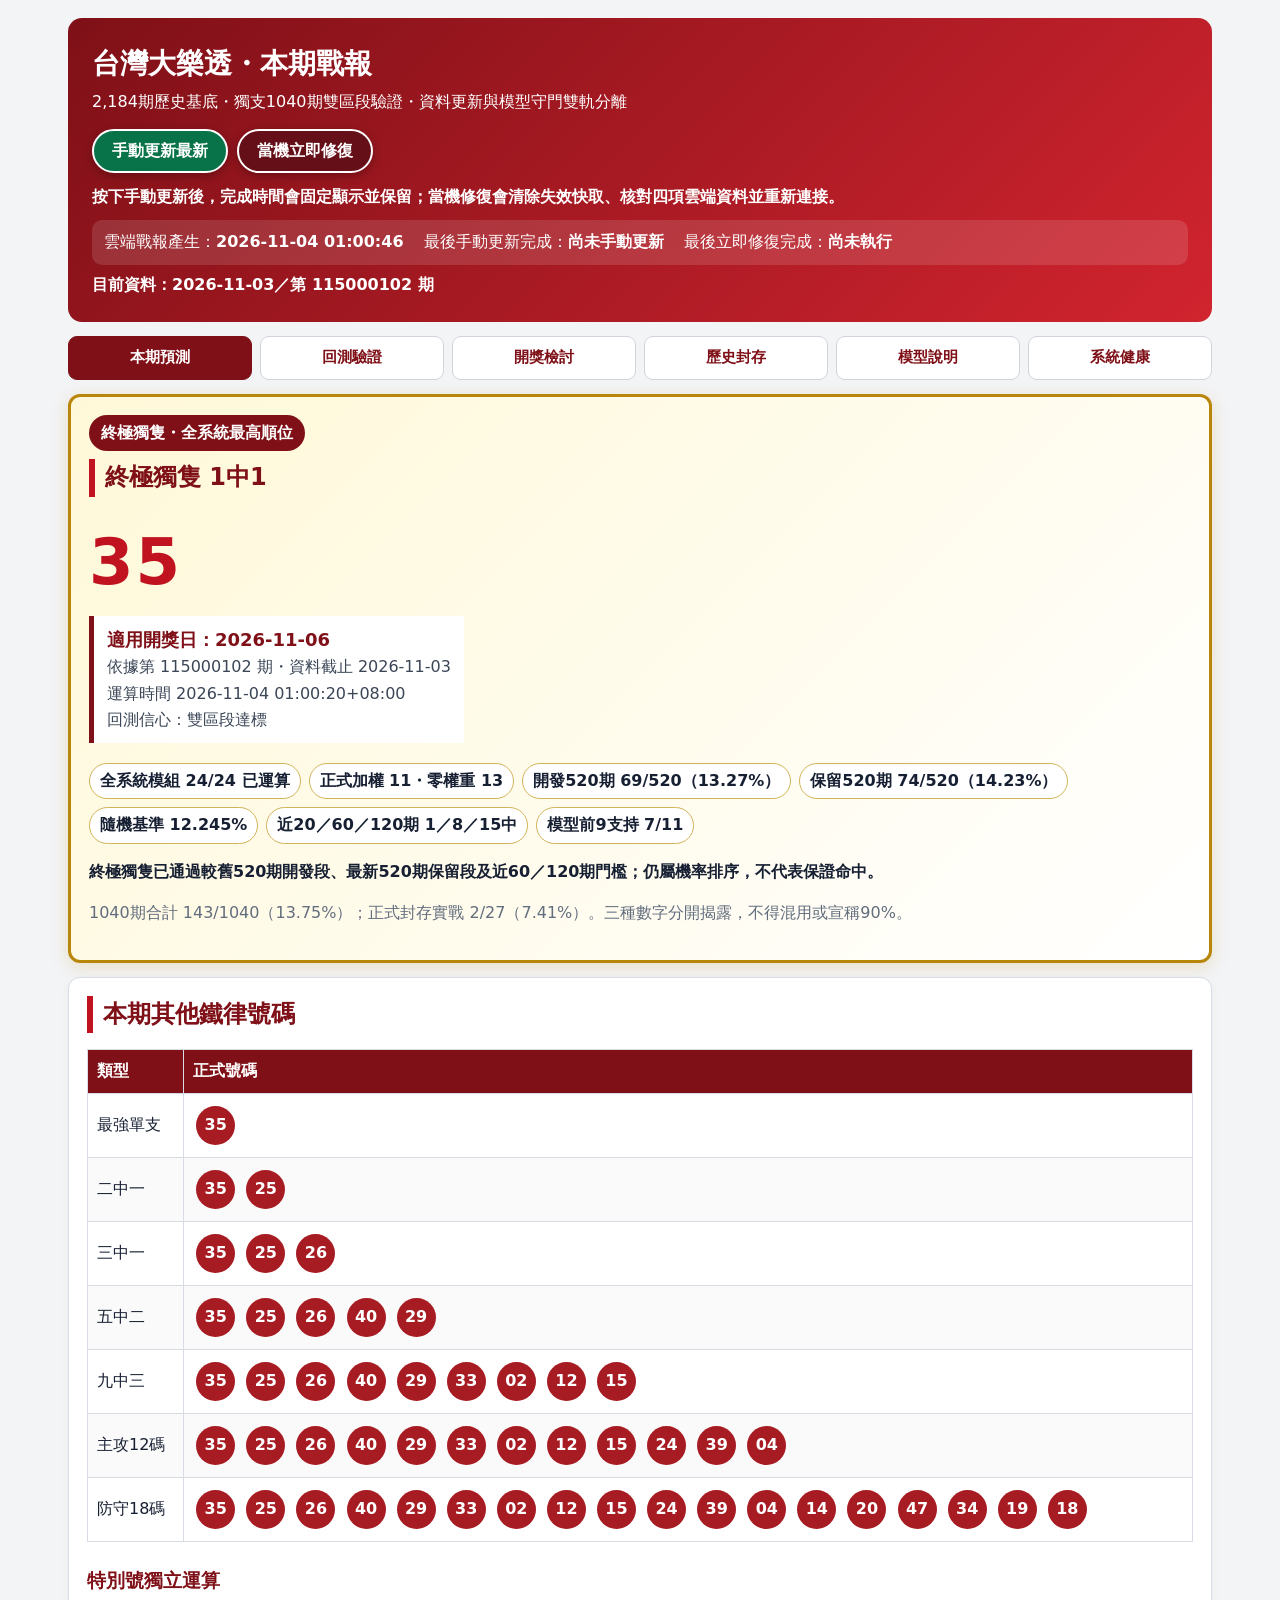
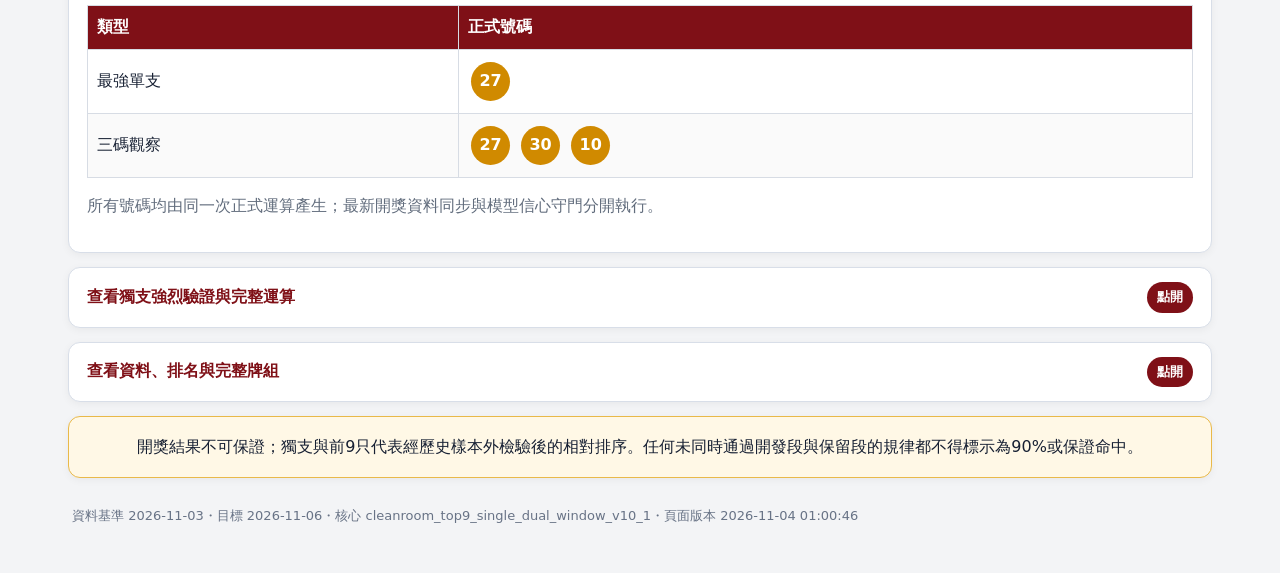
==== commit 2b7a40a1: "大樂透雲端逾時自主修復更新" ====
--- a/docs/index.html
+++ b/docs/index.html
@@ -1,29 +1,29 @@
 <!doctype html>
-<html lang="zh-Hant"><head><meta charset="utf-8"><meta name="viewport" content="width=device-width,initial-scale=1"><meta http-equiv="Cache-Control" content="no-cache, no-store, must-revalidate"><meta http-equiv="Pragma" content="no-cache"><meta http-equiv="Expires" content="0"><meta name="theme-color" content="#7f1017"><meta name="report-version" content="37c6239bf0259137"><meta name="report-generated-at" content="2026-10-27T04:29:03+08:00"><link rel="manifest" href="manifest.webmanifest"><link rel="stylesheet" href="style.css"><title>台灣大樂透・本期戰報</title></head>
+<html lang="zh-Hant"><head><meta charset="utf-8"><meta name="viewport" content="width=device-width,initial-scale=1"><meta http-equiv="Cache-Control" content="no-cache, no-store, must-revalidate"><meta http-equiv="Pragma" content="no-cache"><meta http-equiv="Expires" content="0"><meta name="theme-color" content="#7f1017"><meta name="report-version" content="f10a64fdf2679108"><meta name="report-generated-at" content="2026-11-04T01:00:46+08:00"><link rel="manifest" href="manifest.webmanifest"><link rel="stylesheet" href="style.css"><title>台灣大樂透・本期戰報</title></head>
 <body><main>
-<header><h1>台灣大樂透・本期戰報</h1><div>2,181期歷史基底・獨支1040期雙區段驗證・資料更新與模型守門雙軌分離</div>
+<header><h1>台灣大樂透・本期戰報</h1><div>2,184期歷史基底・獨支1040期雙區段驗證・資料更新與模型守門雙軌分離</div>
 <div class="app-actions"><button type="button" id="manual-refresh" class="cloud-button update-button">手動更新最新</button><button type="button" id="emergency-repair" class="cloud-button repair-button">當機立即修復</button></div>
 <div class="cloud-control-note">按下手動更新後，完成時間會固定顯示並保留；當機修復會清除失效快取、核對四項雲端資料並重新連接。</div>
-<div class="update-times"><span>雲端戰報產生：<strong id="cloud-generated-time">2026-10-27 04:29:03</strong></span><span>最後手動更新完成：<strong id="last-manual-update" data-manual-time>尚未手動更新</strong></span><span>最後立即修復完成：<strong id="last-repair-time" data-repair-time>尚未執行</strong></span></div>
-<div id="cloud-action-status" class="cloud-action-status" role="status" aria-live="polite">目前資料：2026-10-23／第 115000099 期</div><a id="cloud-repair-center" class="repair-center" href="https://github.com/pingshen670822/taiwan-lotto649-ironlaw-cloud/actions/workflows/cloud-watchdog.yml" target="_blank" rel="noopener">開啟雲端修復中心</a></header>
+<div class="update-times"><span>雲端戰報產生：<strong id="cloud-generated-time">2026-11-04 01:00:46</strong></span><span>最後手動更新完成：<strong id="last-manual-update" data-manual-time>尚未手動更新</strong></span><span>最後立即修復完成：<strong id="last-repair-time" data-repair-time>尚未執行</strong></span></div>
+<div id="cloud-action-status" class="cloud-action-status" role="status" aria-live="polite">目前資料：2026-11-03／第 115000102 期</div><a id="cloud-repair-center" class="repair-center" href="https://github.com/pingshen670822/taiwan-lotto649-ironlaw-cloud/actions/workflows/cloud-watchdog.yml" target="_blank" rel="noopener">開啟雲端修復中心</a></header>
 <nav aria-label="戰報分類"><button type="button" data-tab="decision">本期預測</button><button type="button" data-tab="models">回測驗證</button><button type="button" data-tab="review">開獎檢討</button><button type="button" data-tab="monthly">歷史封存</button><button type="button" data-tab="verify">模型說明</button><button type="button" data-tab="iron">系統健康</button></nav>
 
 <section id="decision" class="tab active">
-<div class="band strong approved"><div class="badge">終極獨隻・全系統最高順位</div><h2>終極獨隻 1中1</h2><div class="number">25</div><div class="single-date"><b>適用開獎日：2026-10-27</b><br>依據第 115000099 期・資料截止 2026-10-23<br>運算時間 2026-10-27 04:28:26+08:00<br>回測信心：雙區段達標</div><div class="validation-seals"><span>全系統模組 24/24 已運算</span><span>正式加權 11・零權重 13</span><span>開發520期 69/520（13.27%）</span><span>保留520期 73/520（14.04%）</span><span>隨機基準 12.245%</span><span>近20／60／120期 1／8／15中</span><span>模型前9支持 8/11</span></div><p><b>終極獨隻已通過較舊520期開發段、最新520期保留段及近60／120期門檻；仍屬機率排序，不代表保證命中。</b></p><p class="note">1040期合計 142/1040（13.65%）；正式封存實戰 2/26（7.69%）。三種數字分開揭露，不得混用或宣稱90%。</p></div>
-<div class="band ironlaw-numbers"><h2>本期其他鐵律號碼</h2><div class="scroll"><table><thead><tr><th>類型</th><th>正式號碼</th></tr></thead><tbody><tr><td>最強單支</td><td><span class="ball ">25</span></td></tr><tr><td>二中一</td><td><span class="ball ">25</span> <span class="ball ">40</span></td></tr><tr><td>三中一</td><td><span class="ball ">25</span> <span class="ball ">40</span> <span class="ball ">35</span></td></tr><tr><td>五中二</td><td><span class="ball ">25</span> <span class="ball ">40</span> <span class="ball ">35</span> <span class="ball ">26</span> <span class="ball ">33</span></td></tr><tr><td>九中三</td><td><span class="ball ">25</span> <span class="ball ">40</span> <span class="ball ">35</span> <span class="ball ">26</span> <span class="ball ">33</span> <span class="ball ">14</span> <span class="ball ">47</span> <span class="ball ">02</span> <span class="ball ">06</span></td></tr><tr><td>主攻12碼</td><td><span class="ball ">25</span> <span class="ball ">40</span> <span class="ball ">35</span> <span class="ball ">26</span> <span class="ball ">33</span> <span class="ball ">14</span> <span class="ball ">47</span> <span class="ball ">02</span> <span class="ball ">06</span> <span class="ball ">15</span> <span class="ball ">20</span> <span class="ball ">19</span></td></tr><tr><td>防守18碼</td><td><span class="ball ">25</span> <span class="ball ">40</span> <span class="ball ">35</span> <span class="ball ">26</span> <span class="ball ">33</span> <span class="ball ">14</span> <span class="ball ">47</span> <span class="ball ">02</span> <span class="ball ">06</span> <span class="ball ">15</span> <span class="ball ">20</span> <span class="ball ">19</span> <span class="ball ">12</span> <span class="ball ">43</span> <span class="ball ">39</span> <span class="ball ">18</span> <span class="ball ">29</span> <span class="ball ">04</span></td></tr></tbody></table></div><h3>特別號獨立運算</h3><div class="scroll"><table><thead><tr><th>類型</th><th>正式號碼</th></tr></thead><tbody><tr><td>最強單支</td><td><span class="ball specialball">27</span></td></tr><tr><td>三碼觀察</td><td><span class="ball specialball">27</span> <span class="ball specialball">30</span> <span class="ball specialball">10</span></td></tr></tbody></table></div><p class="note">所有號碼均由同一次正式運算產生；最新開獎資料同步與模型信心守門分開執行。</p></div>
-<details class="report-details"><summary>查看獨支強烈驗證與完整運算</summary><div class="band"><h2>多項邏輯驗證</h2><div class="scroll"><table><thead><tr><th>檢查項目</th><th>結果</th></tr></thead><tbody><tr><td>獨支使用獨立1中1選擇器</td><td>通過</td></tr><tr><td>只用較舊520期選型，保留段不參與挑選</td><td>通過</td></tr><tr><td>全部已登錄模組完成本期運算</td><td>通過</td></tr><tr><td>未通過雙區段模組權重歸零</td><td>通過</td></tr><tr><td>開發520期與保留520期完整</td><td>通過</td></tr><tr><td>較舊520期開發段勝過隨機</td><td>通過</td></tr><tr><td>最新520期保留段勝過隨機</td><td>通過</td></tr><tr><td>禁止終極獨隻連續兩期使用同號</td><td>通過</td></tr><tr><td>近60期獨支命中率不低於隨機</td><td>通過</td></tr><tr><td>近120期獨支命中率不低於隨機</td><td>通過</td></tr><tr><td>至少半數模型列入前9</td><td>通過</td></tr><tr><td>至少三分之二模型列入前15</td><td>通過</td></tr><tr><td>未通過雙區段的軌跡候選全部排除</td><td>通過</td></tr><tr><td>正式發布守門通過</td><td>通過</td></tr><tr><td>禁止直接照抄上期開獎號</td><td>通過</td></tr></tbody></table></div></div><div class="band"><h2>全系統模組逐項運算</h2><p><b>全系統驗證後最高順位：25</b></p><p class="note">所有已登錄且可重現模組每日全部運算；核心模型依滾動成績受限加權，軌跡候選未同時通過兩個520期時權重固定為0，不准用未驗證模組拉高信心。</p><div class="scroll"><table><thead><tr><th>模組</th><th>類別</th><th>本期第一候選</th><th>最終權重</th><th>獨隻順位</th><th>狀態</th></tr></thead><tbody><tr><td>bayes_24</td><td>核心機率／順位模型</td><td><span class="ball ">35</span></td><td>8.45%</td><td>8</td><td>正式滾動加權</td></tr><tr><td>bayes_60</td><td>核心機率／順位模型</td><td><span class="ball ">12</span></td><td>6.77%</td><td>2</td><td>正式滾動加權</td></tr><tr><td>bayes_150</td><td>核心機率／順位模型</td><td><span class="ball ">25</span></td><td>7.15%</td><td>1</td><td>正式滾動加權</td></tr><tr><td>bayes_360</td><td>核心機率／順位模型</td><td><span class="ball ">25</span></td><td>16.71%</td><td>1</td><td>正式滾動加權</td></tr><tr><td>ewma_8</td><td>核心機率／順位模型</td><td><span class="ball ">40</span></td><td>7.89%</td><td>16</td><td>正式滾動加權</td></tr><tr><td>ewma_21</td><td>核心機率／順位模型</td><td><span class="ball ">35</span></td><td>7.58%</td><td>5</td><td>正式滾動加權</td></tr><tr><td>ewma_55</td><td>核心機率／順位模型</td><td><span class="ball ">25</span></td><td>7.48%</td><td>1</td><td>正式滾動加權</td></tr><tr><td>ewma_144</td><td>核心機率／順位模型</td><td><span class="ball ">25</span></td><td>18.48%</td><td>1</td><td>正式滾動加權</td></tr><tr><td>empirical_hazard</td><td>核心機率／順位模型</td><td><span class="ball ">20</span></td><td>4.43%</td><td>49</td><td>正式滾動加權</td></tr><tr><td>conditional_pair</td><td>核心機率／順位模型</td><td><span class="ball ">33</span></td><td>8.88%</td><td>13</td><td>正式滾動加權</td></tr><tr><td>regime_slope</td><td>核心機率／順位模型</td><td><span class="ball ">26</span></td><td>6.18%</td><td>4</td><td>正式滾動加權</td></tr><tr><td>frequency_60</td><td>軌跡／週期／拖牌候選</td><td><span class="ball ">26</span></td><td>0.00%</td><td>—</td><td>雙區段淘汰</td></tr><tr><td>frequency_240</td><td>軌跡／週期／拖牌候選</td><td><span class="ball ">25</span></td><td>0.00%</td><td>—</td><td>雙區段淘汰</td></tr><tr><td>weekday_cycle</td><td>軌跡／週期／拖牌候選</td><td><span class="ball ">15</span></td><td>0.00%</td><td>—</td><td>雙區段淘汰</td></tr><tr><td>transition_drag</td><td>軌跡／週期／拖牌候選</td><td><span class="ball ">26</span></td><td>0.00%</td><td>—</td><td>雙區段淘汰</td></tr><tr><td>two_step_drag</td><td>軌跡／週期／拖牌候選</td><td><span class="ball ">26</span></td><td>0.00%</td><td>—</td><td>雙區段淘汰</td></tr><tr><td>neighbor_track</td><td>軌跡／週期／拖牌候選</td><td><span class="ball ">25</span></td><td>0.00%</td><td>—</td><td>雙區段淘汰</td></tr><tr><td>interval_recurrence</td><td>軌跡／週期／拖牌候選</td><td><span class="ball ">43</span></td><td>0.00%</td><td>—</td><td>雙區段淘汰</td></tr><tr><td>cooccurrence_drag</td><td>軌跡／週期／拖牌候選</td><td><span class="ball ">15</span></td><td>0.00%</td><td>—</td><td>雙區段淘汰</td></tr><tr><td>multi_condition_equal</td><td>軌跡／週期／拖牌候選</td><td><span class="ball ">26</span></td><td>0.00%</td><td>—</td><td>雙區段淘汰</td></tr><tr><td>rolling_best_60</td><td>軌跡／週期／拖牌候選</td><td><span class="ball ">26</span></td><td>0.00%</td><td>—</td><td>雙區段淘汰</td></tr><tr><td>rolling_best_120</td><td>軌跡／週期／拖牌候選</td><td><span class="ball ">26</span></td><td>0.00%</td><td>—</td><td>雙區段淘汰</td></tr><tr><td>performance_vote_60</td><td>軌跡／週期／拖牌候選</td><td><span class="ball ">26</span></td><td>0.00%</td><td>—</td><td>雙區段淘汰</td></tr><tr><td>performance_vote_120</td><td>軌跡／週期／拖牌候選</td><td><span class="ball ">26</span></td><td>0.00%</td><td>—</td><td>雙區段淘汰</td></tr></tbody></table></div></div><div class="band"><h2>清楚分層推薦</h2><div class="grid"><div class="card primary"><div class="label">A級・唯一最強排序</div><div class="number-line"><span class="ball ">25</span></div></div><div class="card "><div class="label">B級・前三排序</div><div class="number-line"><span class="ball ">25</span> <span class="ball ">40</span> <span class="ball ">35</span></div></div><div class="card "><div class="label">C級・核心前九</div><div class="number-line"><span class="ball ">25</span> <span class="ball ">40</span> <span class="ball ">35</span> <span class="ball ">26</span> <span class="ball ">33</span> <span class="ball ">14</span> <span class="ball ">47</span> <span class="ball ">02</span> <span class="ball ">06</span></div></div><div class="card "><div class="label">D級・次高防守</div><div class="number-line"><span class="ball ">15</span> <span class="ball ">20</span> <span class="ball ">19</span> <span class="ball ">12</span> <span class="ball ">43</span> <span class="ball ">39</span> <span class="ball ">18</span> <span class="ball ">29</span> <span class="ball ">04</span></div></div><div class="card low"><div class="label">E級・低機率暫避</div><div class="number-line"><span class="ball avoid">07</span> <span class="ball avoid">17</span> <span class="ball avoid">22</span> <span class="ball avoid">28</span> <span class="ball avoid">31</span> <span class="ball avoid">32</span> <span class="ball avoid">37</span> <span class="ball avoid">42</span> <span class="ball avoid">44</span> <span class="ball avoid">46</span></div></div></div></div></details>
-<details class="report-details"><summary>查看資料、排名與完整牌組</summary><div class="band"><h2>本期資料</h2><div class="grid"><div class="card"><div class="label">預測目標日</div><div class="value">2026-10-27</div></div><div class="card"><div class="label">歷史資料截止日</div><div class="value">2026-10-23</div></div><div class="card"><div class="label">依據期別</div><div class="value">第 115000099 期</div></div><div class="card"><div class="label">使用歷史期數</div><div class="value">2,181期</div></div><div class="card"><div class="label">戰報產生時間</div><div class="value">2026-10-27 04:29:03</div></div></div></div><div class="band"><h2>內部前18名診斷</h2><p class="note">此表為運算順位與校準值，不代表中獎保證。</p><div class="scroll"><table><thead><tr><th>順位</th><th>號碼</th><th>校準機率</th></tr></thead><tbody><tr><td>1</td><td><span class="ball sub">25</span></td><td>12.829%</td></tr><tr><td>2</td><td><span class="ball sub">40</span></td><td>12.930%</td></tr><tr><td>3</td><td><span class="ball sub">35</span></td><td>12.873%</td></tr><tr><td>4</td><td><span class="ball sub">26</span></td><td>12.870%</td></tr><tr><td>5</td><td><span class="ball sub">33</span></td><td>12.817%</td></tr><tr><td>6</td><td><span class="ball sub">14</span></td><td>12.782%</td></tr><tr><td>7</td><td><span class="ball sub">47</span></td><td>12.605%</td></tr><tr><td>8</td><td><span class="ball sub">02</span></td><td>12.585%</td></tr><tr><td>9</td><td><span class="ball sub">06</span></td><td>12.559%</td></tr><tr><td>10</td><td><span class="ball sub">15</span></td><td>12.554%</td></tr><tr><td>11</td><td><span class="ball sub">20</span></td><td>12.501%</td></tr><tr><td>12</td><td><span class="ball sub">19</span></td><td>12.496%</td></tr><tr><td>13</td><td><span class="ball sub">12</span></td><td>12.484%</td></tr><tr><td>14</td><td><span class="ball sub">43</span></td><td>12.476%</td></tr><tr><td>15</td><td><span class="ball sub">39</span></td><td>12.454%</td></tr><tr><td>16</td><td><span class="ball sub">18</span></td><td>12.429%</td></tr><tr><td>17</td><td><span class="ball sub">29</span></td><td>12.397%</td></tr><tr><td>18</td><td><span class="ball sub">04</span></td><td>12.390%</td></tr></tbody></table></div></div><div class="band"><h2>八組結構平衡建議</h2><div class="grid"><div class="card"><div class="label">第1組</div><div class="number-line"><span class="ball ">02</span> <span class="ball ">14</span> <span class="ball ">25</span> <span class="ball ">26</span> <span class="ball ">35</span> <span class="ball ">40</span></div></div><div class="card"><div class="label">第2組</div><div class="number-line"><span class="ball ">06</span> <span class="ball ">14</span> <span class="ball ">26</span> <span class="ball ">33</span> <span class="ball ">35</span> <span class="ball ">40</span></div></div><div class="card"><div class="label">第3組</div><div class="number-line"><span class="ball ">14</span> <span class="ball ">15</span> <span class="ball ">25</span> <span class="ball ">33</span> <span class="ball ">35</span> <span class="ball ">40</span></div></div><div class="card"><div class="label">第4組</div><div class="number-line"><span class="ball ">14</span> <span class="ball ">20</span> <span class="ball ">25</span> <span class="ball ">26</span> <span class="ball ">33</span> <span class="ball ">40</span></div></div><div class="card"><div class="label">第5組</div><div class="number-line"><span class="ball ">14</span> <span class="ball ">19</span> <span class="ball ">25</span> <span class="ball ">26</span> <span class="ball ">33</span> <span class="ball ">35</span></div></div><div class="card"><div class="label">第6組</div><div class="number-line"><span class="ball ">02</span> <span class="ball ">15</span> <span class="ball ">26</span> <span class="ball ">33</span> <span class="ball ">35</span> <span class="ball ">40</span></div></div><div class="card"><div class="label">第7組</div><div class="number-line"><span class="ball ">14</span> <span class="ball ">15</span> <span class="ball ">26</span> <span class="ball ">35</span> <span class="ball ">40</span> <span class="ball ">47</span></div></div><div class="card"><div class="label">第8組</div><div class="number-line"><span class="ball ">06</span> <span class="ball ">15</span> <span class="ball ">25</span> <span class="ball ">26</span> <span class="ball ">35</span> <span class="ball ">40</span></div></div></div></div><div class="band warning"><h2>下期低機率暫避</h2><p class="note">只做風險排序，不代表絕對不開；與主攻牌完全分離。</p><div class="grid"><div class="card low"><div class="label">五不中</div><div class="number-line"><span class="ball avoid">07</span> <span class="ball avoid">17</span> <span class="ball avoid">31</span> <span class="ball avoid">42</span> <span class="ball avoid">44</span></div></div><div class="card low"><div class="label">十不中</div><div class="number-line"><span class="ball avoid">07</span> <span class="ball avoid">17</span> <span class="ball avoid">22</span> <span class="ball avoid">28</span> <span class="ball avoid">31</span> <span class="ball avoid">32</span> <span class="ball avoid">37</span> <span class="ball avoid">42</span> <span class="ball avoid">44</span> <span class="ball avoid">46</span></div></div><div class="card low"><div class="label">十五不中</div><div class="number-line"><span class="ball avoid">01</span> <span class="ball avoid">07</span> <span class="ball avoid">08</span> <span class="ball avoid">17</span> <span class="ball avoid">22</span> <span class="ball avoid">23</span> <span class="ball avoid">28</span> <span class="ball avoid">30</span> <span class="ball avoid">31</span> <span class="ball avoid">32</span> <span class="ball avoid">37</span> <span class="ball avoid">41</span> <span class="ball avoid">42</span> <span class="ball avoid">44</span> <span class="ball avoid">46</span></div></div></div></div></details>
+<div class="band strong approved"><div class="badge">終極獨隻・全系統最高順位</div><h2>終極獨隻 1中1</h2><div class="number">35</div><div class="single-date"><b>適用開獎日：2026-11-06</b><br>依據第 115000102 期・資料截止 2026-11-03<br>運算時間 2026-11-04 01:00:20+08:00<br>回測信心：雙區段達標</div><div class="validation-seals"><span>全系統模組 24/24 已運算</span><span>正式加權 11・零權重 13</span><span>開發520期 69/520（13.27%）</span><span>保留520期 74/520（14.23%）</span><span>隨機基準 12.245%</span><span>近20／60／120期 1／8／15中</span><span>模型前9支持 7/11</span></div><p><b>終極獨隻已通過較舊520期開發段、最新520期保留段及近60／120期門檻；仍屬機率排序，不代表保證命中。</b></p><p class="note">1040期合計 143/1040（13.75%）；正式封存實戰 2/27（7.41%）。三種數字分開揭露，不得混用或宣稱90%。</p></div>
+<div class="band ironlaw-numbers"><h2>本期其他鐵律號碼</h2><div class="scroll"><table><thead><tr><th>類型</th><th>正式號碼</th></tr></thead><tbody><tr><td>最強單支</td><td><span class="ball ">35</span></td></tr><tr><td>二中一</td><td><span class="ball ">35</span> <span class="ball ">25</span></td></tr><tr><td>三中一</td><td><span class="ball ">35</span> <span class="ball ">25</span> <span class="ball ">26</span></td></tr><tr><td>五中二</td><td><span class="ball ">35</span> <span class="ball ">25</span> <span class="ball ">26</span> <span class="ball ">40</span> <span class="ball ">29</span></td></tr><tr><td>九中三</td><td><span class="ball ">35</span> <span class="ball ">25</span> <span class="ball ">26</span> <span class="ball ">40</span> <span class="ball ">29</span> <span class="ball ">33</span> <span class="ball ">02</span> <span class="ball ">12</span> <span class="ball ">15</span></td></tr><tr><td>主攻12碼</td><td><span class="ball ">35</span> <span class="ball ">25</span> <span class="ball ">26</span> <span class="ball ">40</span> <span class="ball ">29</span> <span class="ball ">33</span> <span class="ball ">02</span> <span class="ball ">12</span> <span class="ball ">15</span> <span class="ball ">24</span> <span class="ball ">39</span> <span class="ball ">04</span></td></tr><tr><td>防守18碼</td><td><span class="ball ">35</span> <span class="ball ">25</span> <span class="ball ">26</span> <span class="ball ">40</span> <span class="ball ">29</span> <span class="ball ">33</span> <span class="ball ">02</span> <span class="ball ">12</span> <span class="ball ">15</span> <span class="ball ">24</span> <span class="ball ">39</span> <span class="ball ">04</span> <span class="ball ">14</span> <span class="ball ">20</span> <span class="ball ">47</span> <span class="ball ">34</span> <span class="ball ">19</span> <span class="ball ">18</span></td></tr></tbody></table></div><h3>特別號獨立運算</h3><div class="scroll"><table><thead><tr><th>類型</th><th>正式號碼</th></tr></thead><tbody><tr><td>最強單支</td><td><span class="ball specialball">27</span></td></tr><tr><td>三碼觀察</td><td><span class="ball specialball">27</span> <span class="ball specialball">30</span> <span class="ball specialball">10</span></td></tr></tbody></table></div><p class="note">所有號碼均由同一次正式運算產生；最新開獎資料同步與模型信心守門分開執行。</p></div>
+<details class="report-details"><summary>查看獨支強烈驗證與完整運算</summary><div class="band"><h2>多項邏輯驗證</h2><div class="scroll"><table><thead><tr><th>檢查項目</th><th>結果</th></tr></thead><tbody><tr><td>獨支使用獨立1中1選擇器</td><td>通過</td></tr><tr><td>只用較舊520期選型，保留段不參與挑選</td><td>通過</td></tr><tr><td>全部已登錄模組完成本期運算</td><td>通過</td></tr><tr><td>未通過雙區段模組權重歸零</td><td>通過</td></tr><tr><td>開發520期與保留520期完整</td><td>通過</td></tr><tr><td>較舊520期開發段勝過隨機</td><td>通過</td></tr><tr><td>最新520期保留段勝過隨機</td><td>通過</td></tr><tr><td>禁止終極獨隻連續兩期使用同號</td><td>通過</td></tr><tr><td>近60期獨支命中率不低於隨機</td><td>通過</td></tr><tr><td>近120期獨支命中率不低於隨機</td><td>通過</td></tr><tr><td>至少半數模型列入前9</td><td>通過</td></tr><tr><td>至少三分之二模型列入前15</td><td>通過</td></tr><tr><td>未通過雙區段的軌跡候選全部排除</td><td>通過</td></tr><tr><td>正式發布守門通過</td><td>通過</td></tr><tr><td>禁止直接照抄上期開獎號</td><td>通過</td></tr></tbody></table></div></div><div class="band"><h2>全系統模組逐項運算</h2><p><b>全系統驗證後最高順位：35</b></p><p class="note">所有已登錄且可重現模組每日全部運算；核心模型依滾動成績受限加權，軌跡候選未同時通過兩個520期時權重固定為0，不准用未驗證模組拉高信心。</p><div class="scroll"><table><thead><tr><th>模組</th><th>類別</th><th>本期第一候選</th><th>最終權重</th><th>獨隻順位</th><th>狀態</th></tr></thead><tbody><tr><td>bayes_24</td><td>核心機率／順位模型</td><td><span class="ball ">14</span></td><td>7.39%</td><td>1</td><td>正式滾動加權</td></tr><tr><td>bayes_60</td><td>核心機率／順位模型</td><td><span class="ball ">04</span></td><td>8.79%</td><td>6</td><td>正式滾動加權</td></tr><tr><td>bayes_150</td><td>核心機率／順位模型</td><td><span class="ball ">25</span></td><td>10.70%</td><td>15</td><td>正式滾動加權</td></tr><tr><td>bayes_360</td><td>核心機率／順位模型</td><td><span class="ball ">25</span></td><td>15.99%</td><td>7</td><td>正式滾動加權</td></tr><tr><td>ewma_8</td><td>核心機率／順位模型</td><td><span class="ball ">25</span></td><td>4.67%</td><td>10</td><td>正式滾動加權</td></tr><tr><td>ewma_21</td><td>核心機率／順位模型</td><td><span class="ball ">25</span></td><td>8.35%</td><td>3</td><td>正式滾動加權</td></tr><tr><td>ewma_55</td><td>核心機率／順位模型</td><td><span class="ball ">25</span></td><td>7.30%</td><td>3</td><td>正式滾動加權</td></tr><tr><td>ewma_144</td><td>核心機率／順位模型</td><td><span class="ball ">25</span></td><td>16.71%</td><td>4</td><td>正式滾動加權</td></tr><tr><td>empirical_hazard</td><td>核心機率／順位模型</td><td><span class="ball ">05</span></td><td>4.61%</td><td>45</td><td>正式滾動加權</td></tr><tr><td>conditional_pair</td><td>核心機率／順位模型</td><td><span class="ball ">25</span></td><td>8.20%</td><td>17</td><td>正式滾動加權</td></tr><tr><td>regime_slope</td><td>核心機率／順位模型</td><td><span class="ball ">25</span></td><td>7.31%</td><td>1</td><td>正式滾動加權</td></tr><tr><td>frequency_60</td><td>軌跡／週期／拖牌候選</td><td><span class="ball ">04</span></td><td>0.00%</td><td>—</td><td>雙區段淘汰</td></tr><tr><td>frequency_240</td><td>軌跡／週期／拖牌候選</td><td><span class="ball ">25</span></td><td>0.00%</td><td>—</td><td>雙區段淘汰</td></tr><tr><td>weekday_cycle</td><td>軌跡／週期／拖牌候選</td><td><span class="ball ">41</span></td><td>0.00%</td><td>—</td><td>雙區段淘汰</td></tr><tr><td>transition_drag</td><td>軌跡／週期／拖牌候選</td><td><span class="ball ">26</span></td><td>0.00%</td><td>—</td><td>雙區段淘汰</td></tr><tr><td>two_step_drag</td><td>軌跡／週期／拖牌候選</td><td><span class="ball ">26</span></td><td>0.00%</td><td>—</td><td>雙區段淘汰</td></tr><tr><td>neighbor_track</td><td>軌跡／週期／拖牌候選</td><td><span class="ball ">29</span></td><td>0.00%</td><td>—</td><td>雙區段淘汰</td></tr><tr><td>interval_recurrence</td><td>軌跡／週期／拖牌候選</td><td><span class="ball ">25</span></td><td>0.00%</td><td>—</td><td>雙區段淘汰</td></tr><tr><td>cooccurrence_drag</td><td>軌跡／週期／拖牌候選</td><td><span class="ball ">30</span></td><td>0.00%</td><td>—</td><td>雙區段淘汰</td></tr><tr><td>multi_condition_equal</td><td>軌跡／週期／拖牌候選</td><td><span class="ball ">26</span></td><td>0.00%</td><td>—</td><td>雙區段淘汰</td></tr><tr><td>rolling_best_60</td><td>軌跡／週期／拖牌候選</td><td><span class="ball ">26</span></td><td>0.00%</td><td>—</td><td>雙區段淘汰</td></tr><tr><td>rolling_best_120</td><td>軌跡／週期／拖牌候選</td><td><span class="ball ">26</span></td><td>0.00%</td><td>—</td><td>雙區段淘汰</td></tr><tr><td>performance_vote_60</td><td>軌跡／週期／拖牌候選</td><td><span class="ball ">26</span></td><td>0.00%</td><td>—</td><td>雙區段淘汰</td></tr><tr><td>performance_vote_120</td><td>軌跡／週期／拖牌候選</td><td><span class="ball ">26</span></td><td>0.00%</td><td>—</td><td>雙區段淘汰</td></tr></tbody></table></div></div><div class="band"><h2>清楚分層推薦</h2><div class="grid"><div class="card primary"><div class="label">A級・唯一最強排序</div><div class="number-line"><span class="ball ">35</span></div></div><div class="card "><div class="label">B級・前三排序</div><div class="number-line"><span class="ball ">35</span> <span class="ball ">25</span> <span class="ball ">26</span></div></div><div class="card "><div class="label">C級・核心前九</div><div class="number-line"><span class="ball ">35</span> <span class="ball ">25</span> <span class="ball ">26</span> <span class="ball ">40</span> <span class="ball ">29</span> <span class="ball ">33</span> <span class="ball ">02</span> <span class="ball ">12</span> <span class="ball ">15</span></div></div><div class="card "><div class="label">D級・次高防守</div><div class="number-line"><span class="ball ">24</span> <span class="ball ">39</span> <span class="ball ">04</span> <span class="ball ">14</span> <span class="ball ">20</span> <span class="ball ">47</span> <span class="ball ">34</span> <span class="ball ">19</span> <span class="ball ">18</span></div></div><div class="card low"><div class="label">E級・低機率暫避</div><div class="number-line"><span class="ball avoid">01</span> <span class="ball avoid">07</span> <span class="ball avoid">09</span> <span class="ball avoid">17</span> <span class="ball avoid">28</span> <span class="ball avoid">31</span> <span class="ball avoid">32</span> <span class="ball avoid">42</span> <span class="ball avoid">44</span> <span class="ball avoid">46</span></div></div></div></div></details>
+<details class="report-details"><summary>查看資料、排名與完整牌組</summary><div class="band"><h2>本期資料</h2><div class="grid"><div class="card"><div class="label">預測目標日</div><div class="value">2026-11-06</div></div><div class="card"><div class="label">歷史資料截止日</div><div class="value">2026-11-03</div></div><div class="card"><div class="label">依據期別</div><div class="value">第 115000102 期</div></div><div class="card"><div class="label">使用歷史期數</div><div class="value">2,184期</div></div><div class="card"><div class="label">戰報產生時間</div><div class="value">2026-11-04 01:00:46</div></div></div></div><div class="band"><h2>內部前18名診斷</h2><p class="note">此表為運算順位與校準值，不代表中獎保證。</p><div class="scroll"><table><thead><tr><th>順位</th><th>號碼</th><th>校準機率</th></tr></thead><tbody><tr><td>1</td><td><span class="ball sub">35</span></td><td>12.691%</td></tr><tr><td>2</td><td><span class="ball sub">25</span></td><td>13.181%</td></tr><tr><td>3</td><td><span class="ball sub">26</span></td><td>12.720%</td></tr><tr><td>4</td><td><span class="ball sub">40</span></td><td>12.710%</td></tr><tr><td>5</td><td><span class="ball sub">29</span></td><td>12.661%</td></tr><tr><td>6</td><td><span class="ball sub">33</span></td><td>12.629%</td></tr><tr><td>7</td><td><span class="ball sub">02</span></td><td>12.609%</td></tr><tr><td>8</td><td><span class="ball sub">12</span></td><td>12.598%</td></tr><tr><td>9</td><td><span class="ball sub">15</span></td><td>12.580%</td></tr><tr><td>10</td><td><span class="ball sub">24</span></td><td>12.536%</td></tr><tr><td>11</td><td><span class="ball sub">39</span></td><td>12.522%</td></tr><tr><td>12</td><td><span class="ball sub">04</span></td><td>12.511%</td></tr><tr><td>13</td><td><span class="ball sub">14</span></td><td>12.496%</td></tr><tr><td>14</td><td><span class="ball sub">20</span></td><td>12.494%</td></tr><tr><td>15</td><td><span class="ball sub">47</span></td><td>12.482%</td></tr><tr><td>16</td><td><span class="ball sub">34</span></td><td>12.476%</td></tr><tr><td>17</td><td><span class="ball sub">19</span></td><td>12.421%</td></tr><tr><td>18</td><td><span class="ball sub">18</span></td><td>12.363%</td></tr></tbody></table></div></div><div class="band"><h2>八組結構平衡建議</h2><div class="grid"><div class="card"><div class="label">第1組</div><div class="number-line"><span class="ball ">02</span> <span class="ball ">12</span> <span class="ball ">25</span> <span class="ball ">26</span> <span class="ball ">35</span> <span class="ball ">40</span></div></div><div class="card"><div class="label">第2組</div><div class="number-line"><span class="ball ">02</span> <span class="ball ">15</span> <span class="ball ">25</span> <span class="ball ">26</span> <span class="ball ">29</span> <span class="ball ">40</span></div></div><div class="card"><div class="label">第3組</div><div class="number-line"><span class="ball ">12</span> <span class="ball ">15</span> <span class="ball ">25</span> <span class="ball ">26</span> <span class="ball ">29</span> <span class="ball ">35</span></div></div><div class="card"><div class="label">第4組</div><div class="number-line"><span class="ball ">12</span> <span class="ball ">15</span> <span class="ball ">25</span> <span class="ball ">26</span> <span class="ball ">33</span> <span class="ball ">40</span></div></div><div class="card"><div class="label">第5組</div><div class="number-line"><span class="ball ">15</span> <span class="ball ">24</span> <span class="ball ">25</span> <span class="ball ">26</span> <span class="ball ">35</span> <span class="ball ">40</span></div></div><div class="card"><div class="label">第6組</div><div class="number-line"><span class="ball ">02</span> <span class="ball ">15</span> <span class="ball ">25</span> <span class="ball ">26</span> <span class="ball ">33</span> <span class="ball ">35</span></div></div><div class="card"><div class="label">第7組</div><div class="number-line"><span class="ball ">02</span> <span class="ball ">12</span> <span class="ball ">25</span> <span class="ball ">26</span> <span class="ball ">29</span> <span class="ball ">33</span></div></div><div class="card"><div class="label">第8組</div><div class="number-line"><span class="ball ">02</span> <span class="ball ">24</span> <span class="ball ">25</span> <span class="ball ">29</span> <span class="ball ">35</span> <span class="ball ">40</span></div></div></div></div><div class="band warning"><h2>下期低機率暫避</h2><p class="note">只做風險排序，不代表絕對不開；與主攻牌完全分離。</p><div class="grid"><div class="card low"><div class="label">五不中</div><div class="number-line"><span class="ball avoid">07</span> <span class="ball avoid">17</span> <span class="ball avoid">31</span> <span class="ball avoid">42</span> <span class="ball avoid">44</span></div></div><div class="card low"><div class="label">十不中</div><div class="number-line"><span class="ball avoid">01</span> <span class="ball avoid">07</span> <span class="ball avoid">09</span> <span class="ball avoid">17</span> <span class="ball avoid">28</span> <span class="ball avoid">31</span> <span class="ball avoid">32</span> <span class="ball avoid">42</span> <span class="ball avoid">44</span> <span class="ball avoid">46</span></div></div><div class="card low"><div class="label">十五不中</div><div class="number-line"><span class="ball avoid">01</span> <span class="ball avoid">07</span> <span class="ball avoid">09</span> <span class="ball avoid">10</span> <span class="ball avoid">17</span> <span class="ball avoid">21</span> <span class="ball avoid">27</span> <span class="ball avoid">28</span> <span class="ball avoid">31</span> <span class="ball avoid">32</span> <span class="ball avoid">37</span> <span class="ball avoid">42</span> <span class="ball avoid">44</span> <span class="ball avoid">45</span> <span class="ball avoid">46</span></div></div></div></div></details>
 </section>
 
-<section id="models" class="tab"><div class="band"><h2>獨立1中1與前9碼走步回測</h2><div class="grid"><div class="card primary"><div class="label">獨支較舊520期開發段</div><div class="value">69/520（13.27%）</div><div class="note">必須勝過隨機 12.245%</div></div><div class="card primary"><div class="label">獨支最新520期保留段</div><div class="value">73/520（14.04%）</div><div class="note">禁止只挑這段漂亮數字</div></div><div class="card"><div class="label">獨支近20／60／120期</div><div class="value">1／8／15中</div><div class="note">只使用各期開獎前資料</div></div><div class="card"><div class="label">前9碼1040期平均命中</div><div class="value">1.1279</div><div class="note">隨機基準 1.102</div></div><div class="card"><div class="label">最近20期前9平均命中</div><div class="value">1.1</div><div class="note">短期表現獨立監控</div></div><div class="card"><div class="label">第10–15名平均外溢</div><div class="value">0.7087</div><div class="note">外溢不算前9成功</div></div></div></div><div class="band"><h2>軌跡、週期與拖牌雙區段稽核</h2><p><b>沒有任何受測軌跡、週期或拖牌方法同時通過兩段驗證</b></p><p class="note">准入規則：較舊520期與最新520期必須同時高於6/49（12.2449%）；只在近期漂亮的一律淘汰。</p><div class="scroll"><table><thead><tr><th>受測規則</th><th>開發520期</th><th>保留520期</th><th>近20／60／120中</th><th>下期候選</th><th>結果</th></tr></thead><tbody><tr><td>60期頻率</td><td>61/520（11.73%）</td><td>67/520（12.88%）</td><td>2／7／12</td><td>26</td><td>淘汰</td></tr><tr><td>240期頻率</td><td>58/520（11.15%）</td><td>62/520（11.92%）</td><td>3／12／18</td><td>25</td><td>淘汰</td></tr><tr><td>開獎星期週期</td><td>63/520（12.12%）</td><td>52/520（10.00%）</td><td>1／3／9</td><td>15</td><td>淘汰</td></tr><tr><td>一階拖牌</td><td>57/520（10.96%）</td><td>68/520（13.08%）</td><td>4／13／18</td><td>26</td><td>淘汰</td></tr><tr><td>二階拖牌</td><td>58/520（11.15%）</td><td>53/520（10.19%）</td><td>2／6／12</td><td>26</td><td>淘汰</td></tr><tr><td>鄰號軌跡</td><td>56/520（10.77%）</td><td>58/520（11.15%）</td><td>2／9／13</td><td>25</td><td>淘汰</td></tr><tr><td>間隔復現</td><td>67/520（12.88%）</td><td>53/520（10.19%）</td><td>2／4／13</td><td>43</td><td>淘汰</td></tr><tr><td>共現拖牌</td><td>58/520（11.15%）</td><td>64/520（12.31%）</td><td>5／11／19</td><td>15</td><td>淘汰</td></tr><tr><td>多條件等權</td><td>58/520（11.15%）</td><td>72/520（13.85%）</td><td>4／13／23</td><td>26</td><td>淘汰</td></tr><tr><td>近60期最佳規則切換</td><td>62/520（11.92%）</td><td>60/520（11.54%）</td><td>3／8／14</td><td>26</td><td>淘汰</td></tr><tr><td>近120期最佳規則切換</td><td>55/520（10.58%）</td><td>64/520（12.31%）</td><td>4／10／15</td><td>26</td><td>淘汰</td></tr><tr><td>近60期績效投票</td><td>58/520（11.15%）</td><td>62/520（11.92%）</td><td>3／9／19</td><td>26</td><td>淘汰</td></tr><tr><td>近120期績效投票</td><td>54/520（10.38%）</td><td>64/520（12.31%）</td><td>3／11／19</td><td>26</td><td>淘汰</td></tr></tbody></table></div></div><div class="band"><h2>第10名後問題專項檢測</h2><article class="pack"><div class="pack-title">本期前9精準壓縮</div><p>升入 <span class="ball ">14</span> <span class="ball ">47</span> <span class="ball ">02</span> <span class="ball ">06</span>　撤出 <span class="ball avoid">15</span> <span class="ball avoid">20</span> <span class="ball avoid">19</span> <span class="ball avoid">12</span></p><small>固定邊界4席；上期號在前9最多3席</small></article><div class="scroll"><table><thead><tr><th>開獎日</th><th>前9命中</th><th>第10–15名外溢</th><th>六顆實開順位</th><th>撤換數</th><th>升入前9</th><th>撤出前9</th></tr></thead><tbody><tr><td>2026-09-22</td><td>2</td><td>2</td><td>2、5、12、13、40、48</td><td>4</td><td><span class="ball ">39</span> <span class="ball ">16</span> <span class="ball ">03</span> <span class="ball ">48</span></td><td><span class="ball avoid">25</span> <span class="ball avoid">19</span> <span class="ball avoid">18</span> <span class="ball avoid">14</span></td></tr><tr><td>2026-09-25</td><td>0</td><td>2</td><td>12、15、26、33、41、43</td><td>4</td><td><span class="ball ">16</span> <span class="ball ">47</span> <span class="ball ">06</span> <span class="ball ">20</span></td><td><span class="ball avoid">14</span> <span class="ball avoid">29</span> <span class="ball avoid">25</span> <span class="ball avoid">19</span></td></tr><tr><td>2026-09-29</td><td>1</td><td>0</td><td>8、30、35、37、40、47</td><td>4</td><td><span class="ball ">19</span> <span class="ball ">33</span> <span class="ball ">13</span> <span class="ball ">16</span></td><td><span class="ball avoid">18</span> <span class="ball avoid">14</span> <span class="ball avoid">29</span> <span class="ball avoid">24</span></td></tr><tr><td>2026-10-02</td><td>2</td><td>0</td><td>3、7、16、18、20、36</td><td>4</td><td><span class="ball ">19</span> <span class="ball ">14</span> <span class="ball ">33</span> <span class="ball ">02</span></td><td><span class="ball avoid">18</span> <span class="ball avoid">29</span> <span class="ball avoid">13</span> <span class="ball avoid">24</span></td></tr><tr><td>2026-10-06</td><td>0</td><td>2</td><td>10、13、18、26、29、44</td><td>4</td><td><span class="ball ">47</span> <span class="ball ">19</span> <span class="ball ">24</span></td><td><span class="ball avoid">18</span> <span class="ball avoid">29</span> <span class="ball avoid">20</span></td></tr><tr><td>2026-10-09</td><td>0</td><td>1</td><td>10、28、30、38、42、47</td><td>4</td><td><span class="ball ">29</span> <span class="ball ">47</span> <span class="ball ">39</span> <span class="ball ">06</span></td><td><span class="ball avoid">25</span> <span class="ball avoid">15</span> <span class="ball avoid">04</span> <span class="ball avoid">18</span></td></tr><tr><td>2026-10-13</td><td>2</td><td>0</td><td>3、9、17、19、25、49</td><td>4</td><td><span class="ball ">18</span> <span class="ball ">39</span> <span class="ball ">19</span> <span class="ball ">47</span></td><td><span class="ball avoid">12</span> <span class="ball avoid">14</span> <span class="ball avoid">04</span> <span class="ball avoid">29</span></td></tr><tr><td>2026-10-16</td><td>1</td><td>0</td><td>5、20、25、30、32、36</td><td>4</td><td><span class="ball ">04</span> <span class="ball ">36</span> <span class="ball ">18</span> <span class="ball ">29</span></td><td><span class="ball avoid">47</span> <span class="ball avoid">12</span> <span class="ball avoid">20</span> <span class="ball avoid">03</span></td></tr><tr><td>2026-10-20</td><td>0</td><td>0</td><td>18、20、23、27、28、38</td><td>4</td><td><span class="ball ">18</span> <span class="ball ">03</span> <span class="ball ">29</span> <span class="ball ">04</span></td><td><span class="ball avoid">14</span> <span class="ball avoid">47</span> <span class="ball avoid">20</span> <span class="ball avoid">06</span></td></tr><tr><td>2026-10-23</td><td>1</td><td>1</td><td>7、10、35、40、42、45</td><td>4</td><td><span class="ball ">20</span> <span class="ball ">33</span> <span class="ball ">14</span> <span class="ball ">29</span></td><td><span class="ball avoid">40</span> <span class="ball avoid">12</span> <span class="ball avoid">06</span> <span class="ball avoid">47</span></td></tr></tbody></table></div></div><details class="report-details"><summary>查看逐模組錯誤檢討與滾動調整</summary><div class="band"><h2>前9碼三層滾動權重</h2><div class="scroll"><table><thead><tr><th>模型</th><th>最終權重</th><th>近20前9命中</th><th>近60前9命中</th><th>近120前9命中</th><th>近20外溢</th><th>連續零命中</th><th>對數損失</th></tr></thead><tbody><tr><td>bayes_24</td><td>8.45%</td><td>1.050</td><td>1.017</td><td>0.992</td><td>0.800</td><td>0</td><td>0.373197</td></tr><tr><td>bayes_60</td><td>6.77%</td><td>1.050</td><td>1.083</td><td>1.125</td><td>0.750</td><td>4</td><td>0.372765</td></tr><tr><td>bayes_150</td><td>7.15%</td><td>1.050</td><td>1.033</td><td>1.042</td><td>0.950</td><td>2</td><td>0.372504</td></tr><tr><td>bayes_360</td><td>16.71%</td><td>1.400</td><td>1.133</td><td>1.042</td><td>0.600</td><td>0</td><td>0.372544</td></tr><tr><td>ewma_8</td><td>7.89%</td><td>1.150</td><td>1.150</td><td>1.117</td><td>0.650</td><td>0</td><td>0.399865</td></tr><tr><td>ewma_21</td><td>7.58%</td><td>1.150</td><td>1.083</td><td>1.050</td><td>0.800</td><td>2</td><td>0.380923</td></tr><tr><td>ewma_55</td><td>7.48%</td><td>1.050</td><td>1.117</td><td>1.083</td><td>1.000</td><td>2</td><td>0.375108</td></tr><tr><td>ewma_144</td><td>18.48%</td><td>1.350</td><td>1.200</td><td>1.158</td><td>0.600</td><td>0</td><td>0.373205</td></tr><tr><td>empirical_hazard</td><td>4.43%</td><td>0.800</td><td>1.083</td><td>1.058</td><td>0.900</td><td>2</td><td>0.375681</td></tr><tr><td>conditional_pair</td><td>8.88%</td><td>1.050</td><td>1.050</td><td>1.125</td><td>1.000</td><td>0</td><td>0.375025</td></tr><tr><td>regime_slope</td><td>6.18%</td><td>0.950</td><td>1.033</td><td>1.075</td><td>0.900</td><td>2</td><td>0.372946</td></tr></tbody></table></div></div><div class="band"><h2>主號模型錯誤追責</h2><div class="scroll"><table><thead><tr><th>模型</th><th>原第一名</th><th>1中1</th><th>前9命中</th><th>命中號</th><th>權重變動</th><th>處置</th></tr></thead><tbody><tr><td>bayes_24</td><td><span class="ball ">35</span></td><td>未中</td><td>1</td><td><span class="ball gold">33</span></td><td>7.38% → 8.45%</td><td>失敗但受權重上限約束，列入下期監控</td></tr><tr><td>bayes_60</td><td><span class="ball ">26</span></td><td>未中</td><td>0</td><td>—</td><td>8.35% → 6.77%</td><td>失敗降權／重新校準</td></tr><tr><td>bayes_150</td><td><span class="ball ">25</span></td><td>未中</td><td>0</td><td>—</td><td>8.33% → 7.15%</td><td>失敗降權／重新校準</td></tr><tr><td>bayes_360</td><td><span class="ball ">25</span></td><td>未中</td><td>2</td><td><span class="ball gold">33</span> <span class="ball gold">40</span></td><td>14.71% → 16.71%</td><td>失敗但受權重上限約束，列入下期監控</td></tr><tr><td>ewma_8</td><td><span class="ball ">03</span></td><td>未中</td><td>1</td><td><span class="ball gold">40</span></td><td>6.22% → 7.89%</td><td>失敗但受權重上限約束，列入下期監控</td></tr><tr><td>ewma_21</td><td><span class="ball ">35</span></td><td>未中</td><td>0</td><td>—</td><td>9.09% → 7.58%</td><td>失敗降權／重新校準</td></tr><tr><td>ewma_55</td><td><span class="ball ">25</span></td><td>未中</td><td>0</td><td>—</td><td>9.06% → 7.48%</td><td>失敗降權／重新校準</td></tr><tr><td>ewma_144</td><td><span class="ball ">25</span></td><td>未中</td><td>1</td><td><span class="ball gold">40</span></td><td>16.28% → 18.48%</td><td>失敗但受權重上限約束，列入下期監控</td></tr><tr><td>empirical_hazard</td><td><span class="ball ">26</span></td><td>未中</td><td>0</td><td>—</td><td>5.20% → 4.43%</td><td>失敗降權／重新校準</td></tr><tr><td>conditional_pair</td><td><span class="ball ">15</span></td><td>未中</td><td>2</td><td><span class="ball gold">33</span> <span class="ball gold">40</span></td><td>7.99% → 8.88%</td><td>通過，依滾動成績調整</td></tr><tr><td>regime_slope</td><td><span class="ball ">35</span></td><td>未中</td><td>0</td><td>—</td><td>7.39% → 6.18%</td><td>失敗降權／重新校準</td></tr></tbody></table></div></div><div class="band"><h2>特別號模型錯誤追責</h2><div class="scroll"><table><thead><tr><th>模型</th><th>原第一名</th><th>1中1</th><th>前三命中</th><th>權重變動</th><th>處置</th></tr></thead><tbody><tr><td>bayes_24</td><td><span class="ball specialball">27</span></td><td>未中</td><td>0</td><td>11.64% → 11.61%</td><td>失敗降權／重新校準</td></tr><tr><td>bayes_60</td><td><span class="ball specialball">30</span></td><td>未中</td><td>0</td><td>14.04% → 14.00%</td><td>失敗降權／重新校準</td></tr><tr><td>bayes_150</td><td><span class="ball specialball">30</span></td><td>未中</td><td>0</td><td>12.37% → 12.33%</td><td>失敗降權／重新校準</td></tr><tr><td>bayes_360</td><td><span class="ball specialball">27</span></td><td>未中</td><td>0</td><td>11.83% → 11.06%</td><td>失敗降權／重新校準</td></tr><tr><td>ewma_8</td><td><span class="ball specialball">27</span></td><td>未中</td><td>0</td><td>4.25% → 4.31%</td><td>失敗但受權重上限約束，列入下期監控</td></tr><tr><td>ewma_21</td><td><span class="ball specialball">30</span></td><td>未中</td><td>0</td><td>11.46% → 11.53%</td><td>失敗但受權重上限約束，列入下期監控</td></tr><tr><td>ewma_55</td><td><span class="ball specialball">30</span></td><td>未中</td><td>0</td><td>14.40% → 14.42%</td><td>失敗但受權重上限約束，列入下期監控</td></tr><tr><td>ewma_144</td><td><span class="ball specialball">30</span></td><td>未中</td><td>0</td><td>12.89% → 12.85%</td><td>失敗降權／重新校準</td></tr><tr><td>empirical_hazard</td><td><span class="ball specialball">01</span></td><td>未中</td><td>0</td><td>7.13% → 7.88%</td><td>失敗但受權重上限約束，列入下期監控</td></tr></tbody></table></div></div></details></section>
+<section id="models" class="tab"><div class="band"><h2>獨立1中1與前9碼走步回測</h2><div class="grid"><div class="card primary"><div class="label">獨支較舊520期開發段</div><div class="value">69/520（13.27%）</div><div class="note">必須勝過隨機 12.245%</div></div><div class="card primary"><div class="label">獨支最新520期保留段</div><div class="value">74/520（14.23%）</div><div class="note">禁止只挑這段漂亮數字</div></div><div class="card"><div class="label">獨支近20／60／120期</div><div class="value">1／8／15中</div><div class="note">只使用各期開獎前資料</div></div><div class="card"><div class="label">前9碼1040期平均命中</div><div class="value">1.125</div><div class="note">隨機基準 1.102</div></div><div class="card"><div class="label">最近20期前9平均命中</div><div class="value">1.0</div><div class="note">短期表現獨立監控</div></div><div class="card"><div class="label">第10–15名平均外溢</div><div class="value">0.7135</div><div class="note">外溢不算前9成功</div></div></div></div><div class="band"><h2>軌跡、週期與拖牌雙區段稽核</h2><p><b>沒有任何受測軌跡、週期或拖牌方法同時通過兩段驗證</b></p><p class="note">准入規則：較舊520期與最新520期必須同時高於6/49（12.2449%）；只在近期漂亮的一律淘汰。</p><div class="scroll"><table><thead><tr><th>受測規則</th><th>開發520期</th><th>保留520期</th><th>近20／60／120中</th><th>下期候選</th><th>結果</th></tr></thead><tbody><tr><td>60期頻率</td><td>60/520（11.54%）</td><td>67/520（12.88%）</td><td>1／7／12</td><td>4</td><td>淘汰</td></tr><tr><td>240期頻率</td><td>58/520（11.15%）</td><td>63/520（12.12%）</td><td>4／12／20</td><td>25</td><td>淘汰</td></tr><tr><td>開獎星期週期</td><td>64/520（12.31%）</td><td>51/520（9.81%）</td><td>1／3／9</td><td>41</td><td>淘汰</td></tr><tr><td>一階拖牌</td><td>56/520（10.77%）</td><td>68/520（13.08%）</td><td>2／12／18</td><td>26</td><td>淘汰</td></tr><tr><td>二階拖牌</td><td>57/520（10.96%）</td><td>53/520（10.19%）</td><td>1／6／12</td><td>26</td><td>淘汰</td></tr><tr><td>鄰號軌跡</td><td>56/520（10.77%）</td><td>60/520（11.54%）</td><td>3／10／15</td><td>29</td><td>淘汰</td></tr><tr><td>間隔復現</td><td>67/520（12.88%）</td><td>54/520（10.38%）</td><td>3／5／14</td><td>25</td><td>淘汰</td></tr><tr><td>共現拖牌</td><td>58/520（11.15%）</td><td>65/520（12.50%）</td><td>5／12／20</td><td>30</td><td>淘汰</td></tr><tr><td>多條件等權</td><td>58/520（11.15%）</td><td>72/520（13.85%）</td><td>2／13／23</td><td>26</td><td>淘汰</td></tr><tr><td>近60期最佳規則切換</td><td>61/520（11.73%）</td><td>60/520（11.54%）</td><td>2／8／14</td><td>26</td><td>淘汰</td></tr><tr><td>近120期最佳規則切換</td><td>53/520（10.19%）</td><td>63/520（12.12%）</td><td>2／10／15</td><td>26</td><td>淘汰</td></tr><tr><td>近60期績效投票</td><td>59/520（11.35%）</td><td>62/520（11.92%）</td><td>2／9／19</td><td>26</td><td>淘汰</td></tr><tr><td>近120期績效投票</td><td>54/520（10.38%）</td><td>64/520（12.31%）</td><td>2／11／19</td><td>26</td><td>淘汰</td></tr></tbody></table></div></div><div class="band"><h2>第10名後問題專項檢測</h2><article class="pack"><div class="pack-title">本期前9精準壓縮</div><p>升入 <span class="ball ">33</span> <span class="ball ">02</span> <span class="ball ">12</span>　撤出 <span class="ball avoid">39</span> <span class="ball avoid">04</span> <span class="ball avoid">14</span></p><small>固定邊界4席；上期號在前9最多3席</small></article><div class="scroll"><table><thead><tr><th>開獎日</th><th>前9命中</th><th>第10–15名外溢</th><th>六顆實開順位</th><th>撤換數</th><th>升入前9</th><th>撤出前9</th></tr></thead><tbody><tr><td>2026-10-02</td><td>2</td><td>0</td><td>3、7、16、18、20、36</td><td>4</td><td><span class="ball ">19</span> <span class="ball ">14</span> <span class="ball ">33</span> <span class="ball ">02</span></td><td><span class="ball avoid">18</span> <span class="ball avoid">29</span> <span class="ball avoid">13</span> <span class="ball avoid">24</span></td></tr><tr><td>2026-10-06</td><td>0</td><td>2</td><td>10、13、18、26、29、44</td><td>4</td><td><span class="ball ">47</span> <span class="ball ">19</span> <span class="ball ">24</span></td><td><span class="ball avoid">18</span> <span class="ball avoid">29</span> <span class="ball avoid">20</span></td></tr><tr><td>2026-10-09</td><td>0</td><td>1</td><td>10、28、30、38、42、47</td><td>4</td><td><span class="ball ">29</span> <span class="ball ">47</span> <span class="ball ">39</span> <span class="ball ">06</span></td><td><span class="ball avoid">25</span> <span class="ball avoid">15</span> <span class="ball avoid">04</span> <span class="ball avoid">18</span></td></tr><tr><td>2026-10-13</td><td>2</td><td>0</td><td>3、9、17、19、25、49</td><td>4</td><td><span class="ball ">18</span> <span class="ball ">39</span> <span class="ball ">19</span> <span class="ball ">47</span></td><td><span class="ball avoid">12</span> <span class="ball avoid">14</span> <span class="ball avoid">04</span> <span class="ball avoid">29</span></td></tr><tr><td>2026-10-16</td><td>1</td><td>0</td><td>5、20、25、30、32、36</td><td>4</td><td><span class="ball ">04</span> <span class="ball ">36</span> <span class="ball ">18</span> <span class="ball ">29</span></td><td><span class="ball avoid">47</span> <span class="ball avoid">12</span> <span class="ball avoid">20</span> <span class="ball avoid">03</span></td></tr><tr><td>2026-10-20</td><td>0</td><td>0</td><td>18、20、23、27、28、38</td><td>4</td><td><span class="ball ">18</span> <span class="ball ">03</span> <span class="ball ">29</span> <span class="ball ">04</span></td><td><span class="ball avoid">14</span> <span class="ball avoid">47</span> <span class="ball avoid">20</span> <span class="ball avoid">06</span></td></tr><tr><td>2026-10-23</td><td>1</td><td>1</td><td>7、10、35、40、42、45</td><td>4</td><td><span class="ball ">20</span> <span class="ball ">33</span> <span class="ball ">14</span> <span class="ball ">29</span></td><td><span class="ball avoid">40</span> <span class="ball avoid">12</span> <span class="ball avoid">06</span> <span class="ball avoid">47</span></td></tr><tr><td>2026-10-27</td><td>1</td><td>0</td><td>6、31、32、33、35、36</td><td>4</td><td><span class="ball ">14</span> <span class="ball ">47</span> <span class="ball ">02</span> <span class="ball ">06</span></td><td><span class="ball avoid">15</span> <span class="ball avoid">20</span> <span class="ball avoid">19</span> <span class="ball avoid">12</span></td></tr><tr><td>2026-10-30</td><td>1</td><td>1</td><td>4、14、21、39、40、44</td><td>4</td><td><span class="ball ">20</span> <span class="ball ">47</span> <span class="ball ">16</span> <span class="ball ">06</span></td><td><span class="ball avoid">33</span> <span class="ball avoid">15</span> <span class="ball avoid">12</span> <span class="ball avoid">19</span></td></tr><tr><td>2026-11-03</td><td>1</td><td>0</td><td>1、16、18、20、29、40</td><td>4</td><td><span class="ball ">20</span> <span class="ball ">12</span> <span class="ball ">19</span> <span class="ball ">47</span></td><td><span class="ball avoid">15</span> <span class="ball avoid">04</span> <span class="ball avoid">33</span> <span class="ball avoid">34</span></td></tr></tbody></table></div></div><details class="report-details"><summary>查看逐模組錯誤檢討與滾動調整</summary><div class="band"><h2>前9碼三層滾動權重</h2><div class="scroll"><table><thead><tr><th>模型</th><th>最終權重</th><th>近20前9命中</th><th>近60前9命中</th><th>近120前9命中</th><th>近20外溢</th><th>連續零命中</th><th>對數損失</th></tr></thead><tbody><tr><td>bayes_24</td><td>7.39%</td><td>1.000</td><td>0.967</td><td>0.975</td><td>0.700</td><td>0</td><td>0.373201</td></tr><tr><td>bayes_60</td><td>8.79%</td><td>1.000</td><td>1.033</td><td>1.133</td><td>0.750</td><td>0</td><td>0.372773</td></tr><tr><td>bayes_150</td><td>10.70%</td><td>1.150</td><td>1.067</td><td>1.050</td><td>0.800</td><td>0</td><td>0.372499</td></tr><tr><td>bayes_360</td><td>15.99%</td><td>1.350</td><td>1.150</td><td>1.042</td><td>0.550</td><td>0</td><td>0.372539</td></tr><tr><td>ewma_8</td><td>4.67%</td><td>0.950</td><td>1.067</td><td>1.092</td><td>0.700</td><td>0</td><td>0.399886</td></tr><tr><td>ewma_21</td><td>8.35%</td><td>1.100</td><td>1.050</td><td>1.042</td><td>0.650</td><td>0</td><td>0.380938</td></tr><tr><td>ewma_55</td><td>7.30%</td><td>0.950</td><td>1.083</td><td>1.083</td><td>1.000</td><td>0</td><td>0.375115</td></tr><tr><td>ewma_144</td><td>16.71%</td><td>1.300</td><td>1.183</td><td>1.150</td><td>0.600</td><td>0</td><td>0.373197</td></tr><tr><td>empirical_hazard</td><td>4.61%</td><td>0.750</td><td>1.033</td><td>1.050</td><td>0.950</td><td>0</td><td>0.375704</td></tr><tr><td>conditional_pair</td><td>8.20%</td><td>1.000</td><td>1.067</td><td>1.142</td><td>1.000</td><td>0</td><td>0.374997</td></tr><tr><td>regime_slope</td><td>7.31%</td><td>0.950</td><td>1.017</td><td>1.075</td><td>0.900</td><td>0</td><td>0.372947</td></tr></tbody></table></div></div><div class="band"><h2>主號模型錯誤追責</h2><div class="scroll"><table><thead><tr><th>模型</th><th>原第一名</th><th>1中1</th><th>前9命中</th><th>命中號</th><th>權重變動</th><th>處置</th></tr></thead><tbody><tr><td>bayes_24</td><td><span class="ball ">35</span></td><td>未中</td><td>1</td><td><span class="ball gold">25</span></td><td>7.32% → 7.39%</td><td>失敗但受權重上限約束，列入下期監控</td></tr><tr><td>bayes_60</td><td><span class="ball ">26</span></td><td>未中</td><td>2</td><td><span class="ball gold">25</span> <span class="ball gold">29</span></td><td>8.75% → 8.79%</td><td>通過，依滾動成績調整</td></tr><tr><td>bayes_150</td><td><span class="ball ">25</span></td><td>命中</td><td>2</td><td><span class="ball gold">25</span> <span class="ball gold">39</span></td><td>10.39% → 10.70%</td><td>失敗但受權重上限約束，列入下期監控</td></tr><tr><td>bayes_360</td><td><span class="ball ">25</span></td><td>命中</td><td>3</td><td><span class="ball gold">25</span> <span class="ball gold">29</span> <span class="ball gold">39</span></td><td>15.77% → 15.99%</td><td>失敗但受權重上限約束，列入下期監控</td></tr><tr><td>ewma_8</td><td><span class="ball ">40</span></td><td>未中</td><td>1</td><td><span class="ball gold">25</span></td><td>5.67% → 4.67%</td><td>失敗降權／重新校準</td></tr><tr><td>ewma_21</td><td><span class="ball ">25</span></td><td>命中</td><td>1</td><td><span class="ball gold">25</span></td><td>8.68% → 8.35%</td><td>失敗降權／重新校準</td></tr><tr><td>ewma_55</td><td><span class="ball ">25</span></td><td>命中</td><td>1</td><td><span class="ball gold">25</span></td><td>7.98% → 7.30%</td><td>通過，依滾動成績調整</td></tr><tr><td>ewma_144</td><td><span class="ball ">25</span></td><td>命中</td><td>3</td><td><span class="ball gold">25</span> <span class="ball gold">29</span> <span class="ball gold">39</span></td><td>14.91% → 16.71%</td><td>失敗但受權重上限約束，列入下期監控</td></tr><tr><td>empirical_hazard</td><td><span class="ball ">26</span></td><td>未中</td><td>1</td><td><span class="ball gold">02</span></td><td>4.38% → 4.61%</td><td>通過，依滾動成績調整</td></tr><tr><td>conditional_pair</td><td><span class="ball ">25</span></td><td>命中</td><td>1</td><td><span class="ball gold">25</span></td><td>8.09% → 8.20%</td><td>通過，依滾動成績調整</td></tr><tr><td>regime_slope</td><td><span class="ball ">35</span></td><td>未中</td><td>1</td><td><span class="ball gold">25</span></td><td>8.06% → 7.31%</td><td>失敗降權／重新校準</td></tr></tbody></table></div></div><div class="band"><h2>特別號模型錯誤追責</h2><div class="scroll"><table><thead><tr><th>模型</th><th>原第一名</th><th>1中1</th><th>前三命中</th><th>權重變動</th><th>處置</th></tr></thead><tbody><tr><td>bayes_24</td><td><span class="ball specialball">27</span></td><td>未中</td><td>0</td><td>12.78% → 11.36%</td><td>失敗降權／重新校準</td></tr><tr><td>bayes_60</td><td><span class="ball specialball">30</span></td><td>未中</td><td>0</td><td>13.04% → 10.43%</td><td>失敗降權／重新校準</td></tr><tr><td>bayes_150</td><td><span class="ball specialball">30</span></td><td>未中</td><td>0</td><td>12.16% → 9.74%</td><td>失敗降權／重新校準</td></tr><tr><td>bayes_360</td><td><span class="ball specialball">27</span></td><td>未中</td><td>1</td><td>12.09% → 19.80%</td><td>通過，依滾動成績調整</td></tr><tr><td>ewma_8</td><td><span class="ball specialball">27</span></td><td>未中</td><td>0</td><td>4.34% → 3.96%</td><td>失敗降權／重新校準</td></tr><tr><td>ewma_21</td><td><span class="ball specialball">30</span></td><td>未中</td><td>0</td><td>10.31% → 8.19%</td><td>失敗降權／重新校準</td></tr><tr><td>ewma_55</td><td><span class="ball specialball">30</span></td><td>未中</td><td>0</td><td>13.07% → 10.51%</td><td>失敗降權／重新校準</td></tr><tr><td>ewma_144</td><td><span class="ball specialball">30</span></td><td>未中</td><td>0</td><td>12.63% → 10.13%</td><td>失敗降權／重新校準</td></tr><tr><td>empirical_hazard</td><td><span class="ball specialball">10</span></td><td>未中</td><td>1</td><td>9.58% → 15.87%</td><td>通過，依滾動成績調整</td></tr></tbody></table></div></div></details></section>
 
-<section id="review" class="tab"><div class="band"><h2>預測對實際逐期驗算</h2><p>預測先封存，開獎後只結算，禁止回改舊牌；第10名後命中不算前9成功。</p><div class="scroll"><table><thead><tr><th>目標日</th><th>版本</th><th>原前9碼</th><th>實際開獎</th><th>前9命中</th><th>命中號</th><th>特別號</th></tr></thead><tbody><tr><td>2026-10-23</td><td>1</td><td><span class="ball ">35</span> <span class="ball ">26</span> <span class="ball ">15</span> <span class="ball ">25</span> <span class="ball ">19</span> <span class="ball ">20</span> <span class="ball ">33</span> <span class="ball ">14</span> <span class="ball ">29</span></td><td><span class="ball gold">09</span> <span class="ball gold">10</span> <span class="ball gold">33</span> <span class="ball gold">38</span> <span class="ball gold">40</span> <span class="ball gold">45</span><span class="special">特 02</span></td><td>1</td><td>33</td><td>未中</td></tr><tr><td>2026-10-20</td><td>1</td><td><span class="ball ">25</span> <span class="ball ">35</span> <span class="ball ">15</span> <span class="ball ">26</span> <span class="ball ">12</span> <span class="ball ">18</span> <span class="ball ">03</span> <span class="ball ">29</span> <span class="ball ">04</span></td><td><span class="ball gold">02</span> <span class="ball gold">05</span> <span class="ball gold">19</span> <span class="ball gold">33</span> <span class="ball gold">40</span> <span class="ball gold">43</span><span class="special">特 06</span></td><td>0</td><td>—</td><td>未中</td></tr><tr><td>2026-10-16</td><td>1</td><td><span class="ball ">35</span> <span class="ball ">25</span> <span class="ball ">26</span> <span class="ball ">14</span> <span class="ball ">15</span> <span class="ball ">04</span> <span class="ball ">36</span> <span class="ball ">18</span> <span class="ball ">29</span></td><td><span class="ball gold">06</span> <span class="ball gold">15</span> <span class="ball gold">21</span> <span class="ball gold">40</span> <span class="ball gold">43</span> <span class="ball gold">49</span><span class="special">特 30</span></td><td>1</td><td>15</td><td>命中</td></tr><tr><td>2026-10-13</td><td>1</td><td><span class="ball ">25</span> <span class="ball ">26</span> <span class="ball ">35</span> <span class="ball ">15</span> <span class="ball ">20</span> <span class="ball ">18</span> <span class="ball ">39</span> <span class="ball ">19</span> <span class="ball ">47</span></td><td><span class="ball gold">03</span> <span class="ball gold">31</span> <span class="ball gold">35</span> <span class="ball gold">36</span> <span class="ball gold">47</span> <span class="ball gold">48</span><span class="special">特 32</span></td><td>2</td><td>35、47</td><td>未中</td></tr><tr><td>2026-10-09</td><td>5</td><td><span class="ball ">20</span> <span class="ball ">26</span> <span class="ball ">12</span> <span class="ball ">14</span> <span class="ball ">35</span> <span class="ball ">29</span> <span class="ball ">47</span> <span class="ball ">39</span> <span class="ball ">06</span></td><td><span class="ball gold">03</span> <span class="ball gold">09</span> <span class="ball gold">11</span> <span class="ball gold">25</span> <span class="ball gold">34</span> <span class="ball gold">41</span><span class="special">特 27</span></td><td>0</td><td>—</td><td>命中</td></tr><tr><td>2026-10-09</td><td>4</td><td><span class="ball ">12</span> <span class="ball ">26</span> <span class="ball ">20</span> <span class="ball ">14</span> <span class="ball ">35</span> <span class="ball ">29</span> <span class="ball ">47</span> <span class="ball ">39</span> <span class="ball ">06</span></td><td><span class="ball gold">03</span> <span class="ball gold">09</span> <span class="ball gold">11</span> <span class="ball gold">25</span> <span class="ball gold">34</span> <span class="ball gold">41</span><span class="special">特 27</span></td><td>0</td><td>—</td><td>命中</td></tr><tr><td>2026-10-09</td><td>3</td><td><span class="ball ">12</span> <span class="ball ">26</span> <span class="ball ">20</span> <span class="ball ">14</span> <span class="ball ">35</span> <span class="ball ">29</span> <span class="ball ">47</span> <span class="ball ">39</span> <span class="ball ">06</span></td><td><span class="ball gold">03</span> <span class="ball gold">09</span> <span class="ball gold">11</span> <span class="ball gold">25</span> <span class="ball gold">34</span> <span class="ball gold">41</span><span class="special">特 27</span></td><td>0</td><td>—</td><td>命中</td></tr><tr><td>2026-10-09</td><td>2</td><td><span class="ball ">12</span> <span class="ball ">26</span> <span class="ball ">20</span> <span class="ball ">14</span> <span class="ball ">35</span> <span class="ball ">29</span> <span class="ball ">47</span> <span class="ball ">39</span> <span class="ball ">06</span></td><td><span class="ball gold">03</span> <span class="ball gold">09</span> <span class="ball gold">11</span> <span class="ball gold">25</span> <span class="ball gold">34</span> <span class="ball gold">41</span><span class="special">特 27</span></td><td>0</td><td>—</td><td>命中</td></tr><tr><td>2026-10-09</td><td>1</td><td><span class="ball ">26</span> <span class="ball ">20</span> <span class="ball ">12</span> <span class="ball ">14</span> <span class="ball ">35</span> <span class="ball ">29</span> <span class="ball ">47</span> <span class="ball ">39</span> <span class="ball ">06</span></td><td><span class="ball gold">03</span> <span class="ball gold">09</span> <span class="ball gold">11</span> <span class="ball gold">25</span> <span class="ball gold">34</span> <span class="ball gold">41</span><span class="special">特 27</span></td><td>0</td><td>—</td><td>命中</td></tr><tr><td>2026-10-06</td><td>1</td><td><span class="ball ">26</span> <span class="ball ">35</span> <span class="ball ">14</span> <span class="ball ">25</span> <span class="ball ">15</span> <span class="ball ">47</span> <span class="ball ">12</span> <span class="ball ">19</span> <span class="ball ">24</span></td><td><span class="ball gold">04</span> <span class="ball gold">06</span> <span class="ball gold">20</span> <span class="ball gold">32</span> <span class="ball gold">36</span> <span class="ball gold">39</span><span class="special">特 23</span></td><td>0</td><td>—</td><td>未中</td></tr><tr><td>2026-10-02</td><td>1</td><td><span class="ball ">25</span> <span class="ball ">35</span> <span class="ball ">26</span> <span class="ball ">12</span> <span class="ball ">15</span> <span class="ball ">19</span> <span class="ball ">14</span> <span class="ball ">33</span> <span class="ball ">02</span></td><td><span class="ball gold">04</span> <span class="ball gold">14</span> <span class="ball gold">20</span> <span class="ball gold">26</span> <span class="ball gold">40</span> <span class="ball gold">47</span><span class="special">特 42</span></td><td>2</td><td>14、26</td><td>未中</td></tr><tr><td>2026-09-29</td><td>1</td><td><span class="ball ">35</span> <span class="ball ">15</span> <span class="ball ">25</span> <span class="ball ">26</span> <span class="ball ">12</span> <span class="ball ">19</span> <span class="ball ">33</span> <span class="ball ">13</span> <span class="ball ">16</span></td><td><span class="ball gold">01</span> <span class="ball gold">02</span> <span class="ball gold">04</span> <span class="ball gold">13</span> <span class="ball gold">30</span> <span class="ball gold">38</span><span class="special">特 27</span></td><td>1</td><td>13</td><td>未中</td></tr><tr><td>2026-09-25</td><td>1</td><td><span class="ball ">35</span> <span class="ball ">15</span> <span class="ball ">26</span> <span class="ball ">12</span> <span class="ball ">18</span> <span class="ball ">16</span> <span class="ball ">47</span> <span class="ball ">06</span> <span class="ball ">20</span></td><td><span class="ball gold">05</span> <span class="ball gold">13</span> <span class="ball gold">24</span> <span class="ball gold">25</span> <span class="ball gold">28</span> <span class="ball gold">33</span><span class="special">特 40</span></td><td>0</td><td>—</td><td>未中</td></tr><tr><td>2026-09-18</td><td>1</td><td><span class="ball ">12</span> <span class="ball ">26</span> <span class="ball ">15</span> <span class="ball ">29</span> <span class="ball ">19</span> <span class="ball ">39</span> <span class="ball ">48</span> <span class="ball ">27</span> <span class="ball ">03</span></td><td><span class="ball gold">01</span> <span class="ball gold">06</span> <span class="ball gold">14</span> <span class="ball gold">21</span> <span class="ball gold">31</span> <span class="ball gold">35</span><span class="special">特 16</span></td><td>0</td><td>—</td><td>未中</td></tr><tr><td>2026-09-15</td><td>1</td><td><span class="ball ">12</span> <span class="ball ">26</span> <span class="ball ">29</span> <span class="ball ">15</span> <span class="ball ">19</span> <span class="ball ">47</span> <span class="ball ">35</span> <span class="ball ">08</span> <span class="ball ">18</span></td><td><span class="ball gold">02</span> <span class="ball gold">03</span> <span class="ball gold">18</span> <span class="ball gold">21</span> <span class="ball gold">22</span> <span class="ball gold">39</span><span class="special">特 07</span></td><td>1</td><td>18</td><td>未中</td></tr><tr><td>2026-09-11</td><td>1</td><td><span class="ball ">26</span> <span class="ball ">29</span> <span class="ball ">12</span> <span class="ball ">25</span> <span class="ball ">35</span> <span class="ball ">49</span> <span class="ball ">18</span> <span class="ball ">23</span> <span class="ball ">20</span></td><td><span class="ball gold">12</span> <span class="ball gold">15</span> <span class="ball gold">19</span> <span class="ball gold">27</span> <span class="ball gold">43</span> <span class="ball gold">48</span><span class="special">特 25</span></td><td>1</td><td>12</td><td>未中</td></tr><tr><td>2026-09-08</td><td>1</td><td><span class="ball ">26</span> <span class="ball ">29</span> <span class="ball ">12</span> <span class="ball ">25</span> <span class="ball ">16</span> <span class="ball ">15</span> <span class="ball ">24</span> <span class="ball ">08</span> <span class="ball ">20</span></td><td><span class="ball gold">03</span> <span class="ball gold">15</span> <span class="ball gold">28</span> <span class="ball gold">35</span> <span class="ball gold">47</span> <span class="ball gold">49</span><span class="special">特 27</span></td><td>1</td><td>15</td><td>未中</td></tr><tr><td>2026-09-04</td><td>1</td><td><span class="ball ">26</span> <span class="ball ">29</span> <span class="ball ">12</span> <span class="ball ">25</span> <span class="ball ">19</span> <span class="ball ">24</span> <span class="ball ">08</span> <span class="ball ">14</span> <span class="ball ">36</span></td><td><span class="ball gold">03</span> <span class="ball gold">13</span> <span class="ball gold">17</span> <span class="ball gold">18</span> <span class="ball gold">27</span> <span class="ball gold">37</span><span class="special">特 19</span></td><td>0</td><td>—</td><td>未中</td></tr><tr><td>2026-09-01</td><td>1</td><td><span class="ball ">26</span> <span class="ball ">12</span> <span class="ball ">25</span> <span class="ball ">29</span> <span class="ball ">23</span> <span class="ball ">36</span> <span class="ball ">08</span> <span class="ball ">16</span> <span class="ball ">19</span></td><td><span class="ball gold">10</span> <span class="ball gold">16</span> <span class="ball gold">19</span> <span class="ball gold">26</span> <span class="ball gold">29</span> <span class="ball gold">48</span><span class="special">特 30</span></td><td>4</td><td>16、19、26、29</td><td>命中</td></tr><tr><td>2026-08-28</td><td>1</td><td><span class="ball ">12</span> <span class="ball ">25</span> <span class="ball ">26</span> <span class="ball ">29</span> <span class="ball ">35</span> <span class="ball ">19</span> <span class="ball ">14</span> <span class="ball ">15</span> <span class="ball ">47</span></td><td><span class="ball gold">09</span> <span class="ball gold">20</span> <span class="ball gold">23</span> <span class="ball gold">26</span> <span class="ball gold">36</span> <span class="ball gold">44</span><span class="special">特 04</span></td><td>1</td><td>26</td><td>未中</td></tr><tr><td>2026-08-25</td><td>1</td><td><span class="ball ">25</span> <span class="ball ">29</span> <span class="ball ">12</span> <span class="ball ">26</span> <span class="ball ">08</span> <span class="ball ">15</span> <span class="ball ">47</span> <span class="ball ">19</span> <span class="ball ">34</span></td><td><span class="ball gold">12</span> <span class="ball gold">24</span> <span class="ball gold">26</span> <span class="ball gold">32</span> <span class="ball gold">35</span> <span class="ball gold">40</span><span class="special">特 06</span></td><td>2</td><td>12、26</td><td>未中</td></tr><tr><td>2026-08-21</td><td>1</td><td><span class="ball ">25</span> <span class="ball ">12</span> <span class="ball ">29</span> <span class="ball ">19</span> <span class="ball ">26</span> <span class="ball ">33</span> <span class="ball ">20</span> <span class="ball ">49</span> <span class="ball ">11</span></td><td><span class="ball gold">08</span> <span class="ball gold">14</span> <span class="ball gold">23</span> <span class="ball gold">24</span> <span class="ball gold">26</span> <span class="ball gold">47</span><span class="special">特 30</span></td><td>1</td><td>26</td><td>命中</td></tr><tr><td>2026-08-18</td><td>1</td><td><span class="ball ">12</span> <span class="ball ">29</span> <span class="ball ">25</span> <span class="ball ">26</span> <span class="ball ">35</span> <span class="ball ">11</span> <span class="ball ">16</span> <span class="ball ">08</span> <span class="ball ">18</span></td><td><span class="ball gold">01</span> <span class="ball gold">14</span> <span class="ball gold">25</span> <span class="ball gold">27</span> <span class="ball gold">29</span> <span class="ball gold">43</span><span class="special">特 02</span></td><td>2</td><td>25、29</td><td>未中</td></tr><tr><td>2026-08-07</td><td>1</td><td><span class="ball ">15</span> <span class="ball ">26</span> <span class="ball ">49</span> <span class="ball ">11</span> <span class="ball ">20</span> <span class="ball ">39</span> <span class="ball ">23</span> <span class="ball ">16</span> <span class="ball ">04</span></td><td><span class="ball gold">02</span> <span class="ball gold">12</span> <span class="ball gold">19</span> <span class="ball gold">21</span> <span class="ball gold">25</span> <span class="ball gold">41</span><span class="special">特 31</span></td><td>0</td><td>—</td><td>未中</td></tr><tr><td>2026-08-04</td><td>2</td><td><span class="ball ">26</span> <span class="ball ">20</span> <span class="ball ">11</span> <span class="ball ">29</span> <span class="ball ">18</span> <span class="ball ">23</span> <span class="ball ">16</span> <span class="ball ">25</span> <span class="ball ">15</span></td><td><span class="ball gold">04</span> <span class="ball gold">09</span> <span class="ball gold">15</span> <span class="ball gold">30</span> <span class="ball gold">36</span> <span class="ball gold">49</span><span class="special">特 40</span></td><td>1</td><td>15</td><td>未中</td></tr><tr><td>2026-08-04</td><td>1</td><td><span class="ball ">26</span> <span class="ball ">20</span> <span class="ball ">11</span> <span class="ball ">29</span> <span class="ball ">18</span> <span class="ball ">39</span> <span class="ball ">19</span> <span class="ball ">16</span> <span class="ball ">33</span></td><td><span class="ball gold">04</span> <span class="ball gold">09</span> <span class="ball gold">15</span> <span class="ball gold">30</span> <span class="ball gold">36</span> <span class="ball gold">49</span><span class="special">特 40</span></td><td>0</td><td>—</td><td>未中</td></tr><tr><td>2026-07-31</td><td>2</td><td><span class="ball ">26</span> <span class="ball ">29</span> <span class="ball ">19</span> <span class="ball ">15</span> <span class="ball ">08</span> <span class="ball ">35</span> <span class="ball ">12</span> <span class="ball ">18</span> <span class="ball ">16</span></td><td><span class="ball gold">11</span> <span class="ball gold">20</span> <span class="ball gold">23</span> <span class="ball gold">33</span> <span class="ball gold">34</span> <span class="ball gold">44</span><span class="special">特 10</span></td><td>0</td><td>—</td><td>未中</td></tr><tr><td>2026-07-28</td><td>3</td><td><span class="ball ">26</span> <span class="ball ">29</span> <span class="ball ">15</span> <span class="ball ">35</span> <span class="ball ">18</span> <span class="ball ">12</span> <span class="ball ">46</span> <span class="ball ">34</span> <span class="ball ">25</span></td><td><span class="ball gold">08</span> <span class="ball gold">19</span> <span class="ball gold">24</span> <span class="ball gold">26</span> <span class="ball gold">32</span> <span class="ball gold">43</span><span class="special">特 47</span></td><td>1</td><td>26</td><td>未中</td></tr><tr><td>2026-07-28</td><td>2</td><td><span class="ball ">26</span> <span class="ball ">29</span> <span class="ball ">15</span> <span class="ball ">35</span> <span class="ball ">18</span> <span class="ball ">16</span> <span class="ball ">46</span> <span class="ball ">34</span> <span class="ball ">39</span></td><td><span class="ball gold">08</span> <span class="ball gold">19</span> <span class="ball gold">24</span> <span class="ball gold">26</span> <span class="ball gold">32</span> <span class="ball gold">43</span><span class="special">特 47</span></td><td>1</td><td>26</td><td>未中</td></tr><tr><td>2026-07-31</td><td>1</td><td><span class="ball ">29</span> <span class="ball ">26</span> <span class="ball ">19</span> <span class="ball ">15</span> <span class="ball ">12</span> <span class="ball ">08</span> <span class="ball ">35</span> <span class="ball ">18</span> <span class="ball ">16</span></td><td><span class="ball gold">11</span> <span class="ball gold">20</span> <span class="ball gold">23</span> <span class="ball gold">33</span> <span class="ball gold">34</span> <span class="ball gold">44</span><span class="special">特 10</span></td><td>0</td><td>—</td><td>未中</td></tr><tr><td>2026-07-28</td><td>1</td><td><span class="ball ">29</span> <span class="ball ">15</span> <span class="ball ">26</span> <span class="ball ">35</span> <span class="ball ">18</span> <span class="ball ">16</span> <span class="ball ">12</span> <span class="ball ">25</span> <span class="ball ">39</span></td><td><span class="ball gold">08</span> <span class="ball gold">19</span> <span class="ball gold">24</span> <span class="ball gold">26</span> <span class="ball gold">32</span> <span class="ball gold">43</span><span class="special">特 47</span></td><td>1</td><td>26</td><td>未中</td></tr><tr><td>2026-07-24</td><td>1</td><td><span class="ball ">29</span> <span class="ball ">12</span> <span class="ball ">18</span> <span class="ball ">25</span> <span class="ball ">26</span> <span class="ball ">16</span> <span class="ball ">39</span> <span class="ball ">06</span> <span class="ball ">15</span></td><td><span class="ball gold">03</span> <span class="ball gold">15</span> <span class="ball gold">27</span> <span class="ball gold">34</span> <span class="ball gold">35</span> <span class="ball gold">44</span><span class="special">特 40</span></td><td>1</td><td>15</td><td>未中</td></tr><tr><td>2026-07-21</td><td>1</td><td><span class="ball ">29</span> <span class="ball ">25</span> <span class="ball ">12</span> <span class="ball ">16</span> <span class="ball ">18</span> <span class="ball ">06</span> <span class="ball ">11</span> <span class="ball ">39</span> <span class="ball ">10</span></td><td><span class="ball gold">02</span> <span class="ball gold">08</span> <span class="ball gold">15</span> <span class="ball gold">26</span> <span class="ball gold">35</span> <span class="ball gold">46</span><span class="special">特 11</span></td><td>0</td><td>—</td><td>未中</td></tr><tr><td>2026-07-17</td><td>1</td><td><span class="ball ">29</span> <span class="ball ">25</span> <span class="ball ">18</span> <span class="ball ">16</span> <span class="ball ">39</span> <span class="ball ">04</span> <span class="ball ">11</span> <span class="ball ">10</span> <span class="ball ">19</span></td><td><span class="ball gold">01</span> <span class="ball gold">06</span> <span class="ball gold">12</span> <span class="ball gold">14</span> <span class="ball gold">17</span> <span class="ball gold">26</span><span class="special">特 24</span></td><td>0</td><td>—</td><td>未中</td></tr></tbody></table></div></div><div class="band warning"><h2>最新一期錯誤檢討</h2><p>上期實開：<span class="ball actual">09</span> <span class="ball actual">10</span> <span class="ball actual">33</span> <span class="ball actual">38</span> <span class="ball actual">40</span> <span class="ball actual">45</span></p><p><b>Top5／Top10／Top15 命中＝0 / 2 / 2</b></p><p><b>封存獨支實戰＝2/26（7.69%）；上期獨支 35 未中。</b></p><ul><li>重建後獨隻較舊520期為69中，最新520期保留驗證為73中；選型只使用較舊520期。</li><li>星期、拖牌、鄰號、間隔與共現軌跡必須雙區段都勝過隨機，否則權重歸零。</li><li>第10–15名外溢一律列失敗並扣除責任模型權重。</li><li>每期重算20／60／120期權重、連續失準與穩定度懲罰。</li><li>模型守門與官方資料同步分開執行，禁止舊資料卡住最新戰報。</li></ul></div><details class="report-details"><summary>查看低機率號碼誤開檢討</summary><div class="band"><div class="scroll"><table><thead><tr><th>目標日</th><th>原十不中</th><th>誤開號</th><th>顆數</th><th>修正</th></tr></thead><tbody><tr><td>2026-10-23</td><td><span class="ball avoid">07</span> <span class="ball avoid">09</span> <span class="ball avoid">17</span> <span class="ball avoid">28</span> <span class="ball avoid">31</span> <span class="ball avoid">37</span> <span class="ball avoid">38</span> <span class="ball avoid">42</span> <span class="ball avoid">44</span> <span class="ball avoid">45</span></td><td><span class="ball gold">09</span> <span class="ball gold">38</span> <span class="ball gold">45</span></td><td>3</td><td>誤開號解除暫避</td></tr><tr><td>2026-10-20</td><td><span class="ball avoid">07</span> <span class="ball avoid">17</span> <span class="ball avoid">28</span> <span class="ball avoid">31</span> <span class="ball avoid">37</span> <span class="ball avoid">38</span> <span class="ball avoid">42</span> <span class="ball avoid">44</span> <span class="ball avoid">45</span> <span class="ball avoid">46</span></td><td>—</td><td>0</td><td>守住</td></tr><tr><td>2026-10-16</td><td><span class="ball avoid">05</span> <span class="ball avoid">07</span> <span class="ball avoid">17</span> <span class="ball avoid">28</span> <span class="ball avoid">31</span> <span class="ball avoid">37</span> <span class="ball avoid">38</span> <span class="ball avoid">42</span> <span class="ball avoid">44</span> <span class="ball avoid">46</span></td><td>—</td><td>0</td><td>守住</td></tr><tr><td>2026-10-13</td><td><span class="ball avoid">07</span> <span class="ball avoid">09</span> <span class="ball avoid">17</span> <span class="ball avoid">22</span> <span class="ball avoid">31</span> <span class="ball avoid">37</span> <span class="ball avoid">38</span> <span class="ball avoid">42</span> <span class="ball avoid">44</span> <span class="ball avoid">46</span></td><td><span class="ball gold">31</span></td><td>1</td><td>誤開號解除暫避</td></tr><tr><td>2026-10-09</td><td><span class="ball avoid">07</span> <span class="ball avoid">09</span> <span class="ball avoid">17</span> <span class="ball avoid">31</span> <span class="ball avoid">37</span> <span class="ball avoid">38</span> <span class="ball avoid">41</span> <span class="ball avoid">42</span> <span class="ball avoid">44</span> <span class="ball avoid">46</span></td><td><span class="ball gold">09</span> <span class="ball gold">41</span></td><td>2</td><td>誤開號解除暫避</td></tr><tr><td>2026-10-09</td><td><span class="ball avoid">07</span> <span class="ball avoid">09</span> <span class="ball avoid">17</span> <span class="ball avoid">31</span> <span class="ball avoid">37</span> <span class="ball avoid">38</span> <span class="ball avoid">41</span> <span class="ball avoid">42</span> <span class="ball avoid">44</span> <span class="ball avoid">46</span></td><td><span class="ball gold">09</span> <span class="ball gold">41</span></td><td>2</td><td>誤開號解除暫避</td></tr><tr><td>2026-10-09</td><td><span class="ball avoid">07</span> <span class="ball avoid">09</span> <span class="ball avoid">17</span> <span class="ball avoid">31</span> <span class="ball avoid">37</span> <span class="ball avoid">38</span> <span class="ball avoid">41</span> <span class="ball avoid">42</span> <span class="ball avoid">44</span> <span class="ball avoid">46</span></td><td><span class="ball gold">09</span> <span class="ball gold">41</span></td><td>2</td><td>誤開號解除暫避</td></tr><tr><td>2026-10-09</td><td><span class="ball avoid">07</span> <span class="ball avoid">09</span> <span class="ball avoid">17</span> <span class="ball avoid">31</span> <span class="ball avoid">37</span> <span class="ball avoid">38</span> <span class="ball avoid">41</span> <span class="ball avoid">42</span> <span class="ball avoid">44</span> <span class="ball avoid">46</span></td><td><span class="ball gold">09</span> <span class="ball gold">41</span></td><td>2</td><td>誤開號解除暫避</td></tr><tr><td>2026-10-09</td><td><span class="ball avoid">07</span> <span class="ball avoid">09</span> <span class="ball avoid">17</span> <span class="ball avoid">31</span> <span class="ball avoid">37</span> <span class="ball avoid">38</span> <span class="ball avoid">41</span> <span class="ball avoid">42</span> <span class="ball avoid">44</span> <span class="ball avoid">46</span></td><td><span class="ball gold">09</span> <span class="ball gold">41</span></td><td>2</td><td>誤開號解除暫避</td></tr><tr><td>2026-10-06</td><td><span class="ball avoid">07</span> <span class="ball avoid">09</span> <span class="ball avoid">17</span> <span class="ball avoid">31</span> <span class="ball avoid">32</span> <span class="ball avoid">37</span> <span class="ball avoid">38</span> <span class="ball avoid">41</span> <span class="ball avoid">42</span> <span class="ball avoid">44</span></td><td><span class="ball gold">32</span></td><td>1</td><td>誤開號解除暫避</td></tr><tr><td>2026-10-02</td><td><span class="ball avoid">07</span> <span class="ball avoid">09</span> <span class="ball avoid">17</span> <span class="ball avoid">31</span> <span class="ball avoid">32</span> <span class="ball avoid">37</span> <span class="ball avoid">41</span> <span class="ball avoid">42</span> <span class="ball avoid">44</span> <span class="ball avoid">46</span></td><td>—</td><td>0</td><td>守住</td></tr><tr><td>2026-09-29</td><td><span class="ball avoid">07</span> <span class="ball avoid">09</span> <span class="ball avoid">17</span> <span class="ball avoid">30</span> <span class="ball avoid">31</span> <span class="ball avoid">32</span> <span class="ball avoid">37</span> <span class="ball avoid">38</span> <span class="ball avoid">42</span> <span class="ball avoid">44</span></td><td><span class="ball gold">30</span> <span class="ball gold">38</span></td><td>2</td><td>誤開號解除暫避</td></tr><tr><td>2026-09-25</td><td><span class="ball avoid">05</span> <span class="ball avoid">07</span> <span class="ball avoid">09</span> <span class="ball avoid">17</span> <span class="ball avoid">28</span> <span class="ball avoid">31</span> <span class="ball avoid">32</span> <span class="ball avoid">38</span> <span class="ball avoid">42</span> <span class="ball avoid">44</span></td><td><span class="ball gold">05</span> <span class="ball gold">28</span></td><td>2</td><td>誤開號解除暫避</td></tr><tr><td>2026-09-18</td><td><span class="ball avoid">01</span> <span class="ball avoid">07</span> <span class="ball avoid">09</span> <span class="ball avoid">30</span> <span class="ball avoid">31</span> <span class="ball avoid">32</span> <span class="ball avoid">38</span> <span class="ball avoid">42</span> <span class="ball avoid">44</span> <span class="ball avoid">45</span></td><td><span class="ball gold">01</span> <span class="ball gold">31</span></td><td>2</td><td>誤開號解除暫避</td></tr><tr><td>2026-09-15</td><td><span class="ball avoid">07</span> <span class="ball avoid">09</span> <span class="ball avoid">21</span> <span class="ball avoid">22</span> <span class="ball avoid">30</span> <span class="ball avoid">31</span> <span class="ball avoid">38</span> <span class="ball avoid">42</span> <span class="ball avoid">44</span> <span class="ball avoid">45</span></td><td><span class="ball gold">21</span> <span class="ball gold">22</span></td><td>2</td><td>誤開號解除暫避</td></tr><tr><td>2026-09-11</td><td><span class="ball avoid">07</span> <span class="ball avoid">09</span> <span class="ball avoid">21</span> <span class="ball avoid">22</span> <span class="ball avoid">30</span> <span class="ball avoid">31</span> <span class="ball avoid">38</span> <span class="ball avoid">42</span> <span class="ball avoid">44</span> <span class="ball avoid">45</span></td><td>—</td><td>0</td><td>守住</td></tr><tr><td>2026-09-08</td><td><span class="ball avoid">07</span> <span class="ball avoid">21</span> <span class="ball avoid">22</span> <span class="ball avoid">28</span> <span class="ball avoid">30</span> <span class="ball avoid">31</span> <span class="ball avoid">38</span> <span class="ball avoid">42</span> <span class="ball avoid">44</span> <span class="ball avoid">45</span></td><td><span class="ball gold">28</span></td><td>1</td><td>誤開號解除暫避</td></tr><tr><td>2026-09-04</td><td><span class="ball avoid">03</span> <span class="ball avoid">05</span> <span class="ball avoid">17</span> <span class="ball avoid">21</span> <span class="ball avoid">28</span> <span class="ball avoid">30</span> <span class="ball avoid">31</span> <span class="ball avoid">37</span> <span class="ball avoid">38</span> <span class="ball avoid">42</span></td><td><span class="ball gold">03</span> <span class="ball gold">17</span> <span class="ball gold">37</span></td><td>3</td><td>誤開號解除暫避</td></tr><tr><td>2026-09-01</td><td><span class="ball avoid">03</span> <span class="ball avoid">07</span> <span class="ball avoid">17</span> <span class="ball avoid">21</span> <span class="ball avoid">28</span> <span class="ball avoid">30</span> <span class="ball avoid">31</span> <span class="ball avoid">37</span> <span class="ball avoid">38</span> <span class="ball avoid">42</span></td><td>—</td><td>0</td><td>守住</td></tr><tr><td>2026-08-28</td><td><span class="ball avoid">03</span> <span class="ball avoid">09</span> <span class="ball avoid">17</span> <span class="ball avoid">21</span> <span class="ball avoid">28</span> <span class="ball avoid">30</span> <span class="ball avoid">31</span> <span class="ball avoid">38</span> <span class="ball avoid">42</span> <span class="ball avoid">44</span></td><td><span class="ball gold">09</span> <span class="ball gold">44</span></td><td>2</td><td>誤開號解除暫避</td></tr><tr><td>2026-08-25</td><td><span class="ball avoid">03</span> <span class="ball avoid">09</span> <span class="ball avoid">17</span> <span class="ball avoid">21</span> <span class="ball avoid">30</span> <span class="ball avoid">31</span> <span class="ball avoid">32</span> <span class="ball avoid">38</span> <span class="ball avoid">42</span> <span class="ball avoid">44</span></td><td><span class="ball gold">32</span></td><td>1</td><td>誤開號解除暫避</td></tr><tr><td>2026-08-21</td><td><span class="ball avoid">03</span> <span class="ball avoid">07</span> <span class="ball avoid">09</span> <span class="ball avoid">17</span> <span class="ball avoid">30</span> <span class="ball avoid">31</span> <span class="ball avoid">32</span> <span class="ball avoid">38</span> <span class="ball avoid">42</span> <span class="ball avoid">44</span></td><td>—</td><td>0</td><td>守住</td></tr><tr><td>2026-08-18</td><td><span class="ball avoid">01</span> <span class="ball avoid">03</span> <span class="ball avoid">09</span> <span class="ball avoid">21</span> <span class="ball avoid">30</span> <span class="ball avoid">31</span> <span class="ball avoid">32</span> <span class="ball avoid">38</span> <span class="ball avoid">42</span> <span class="ball avoid">44</span></td><td><span class="ball gold">01</span></td><td>1</td><td>誤開號解除暫避</td></tr><tr><td>2026-08-07</td><td><span class="ball avoid">03</span> <span class="ball avoid">05</span> <span class="ball avoid">21</span> <span class="ball avoid">27</span> <span class="ball avoid">28</span> <span class="ball avoid">31</span> <span class="ball avoid">32</span> <span class="ball avoid">38</span> <span class="ball avoid">42</span> <span class="ball avoid">44</span></td><td><span class="ball gold">21</span></td><td>1</td><td>誤開號解除暫避</td></tr><tr><td>2026-08-04</td><td><span class="ball avoid">01</span> <span class="ball avoid">05</span> <span class="ball avoid">07</span> <span class="ball avoid">09</span> <span class="ball avoid">21</span> <span class="ball avoid">30</span> <span class="ball avoid">31</span> <span class="ball avoid">38</span> <span class="ball avoid">42</span> <span class="ball avoid">44</span></td><td><span class="ball gold">09</span> <span class="ball gold">30</span></td><td>2</td><td>誤開號解除暫避</td></tr><tr><td>2026-08-04</td><td><span class="ball avoid">01</span> <span class="ball avoid">05</span> <span class="ball avoid">09</span> <span class="ball avoid">21</span> <span class="ball avoid">28</span> <span class="ball avoid">30</span> <span class="ball avoid">31</span> <span class="ball avoid">38</span> <span class="ball avoid">42</span> <span class="ball avoid">44</span></td><td><span class="ball gold">09</span> <span class="ball gold">30</span></td><td>2</td><td>誤開號解除暫避</td></tr><tr><td>2026-07-31</td><td><span class="ball avoid">05</span> <span class="ball avoid">09</span> <span class="ball avoid">17</span> <span class="ball avoid">21</span> <span class="ball avoid">28</span> <span class="ball avoid">30</span> <span class="ball avoid">31</span> <span class="ball avoid">38</span> <span class="ball avoid">42</span> <span class="ball avoid">44</span></td><td><span class="ball gold">44</span></td><td>1</td><td>誤開號解除暫避</td></tr><tr><td>2026-07-28</td><td><span class="ball avoid">05</span> <span class="ball avoid">09</span> <span class="ball avoid">21</span> <span class="ball avoid">30</span> <span class="ball avoid">31</span> <span class="ball avoid">38</span> <span class="ball avoid">41</span> <span class="ball avoid">42</span> <span class="ball avoid">43</span> <span class="ball avoid">44</span></td><td><span class="ball gold">43</span></td><td>1</td><td>誤開號解除暫避</td></tr><tr><td>2026-07-28</td><td><span class="ball avoid">05</span> <span class="ball avoid">09</span> <span class="ball avoid">21</span> <span class="ball avoid">30</span> <span class="ball avoid">31</span> <span class="ball avoid">38</span> <span class="ball avoid">41</span> <span class="ball avoid">42</span> <span class="ball avoid">43</span> <span class="ball avoid">44</span></td><td><span class="ball gold">43</span></td><td>1</td><td>誤開號解除暫避</td></tr><tr><td>2026-07-31</td><td><span class="ball avoid">05</span> <span class="ball avoid">07</span> <span class="ball avoid">09</span> <span class="ball avoid">21</span> <span class="ball avoid">28</span> <span class="ball avoid">30</span> <span class="ball avoid">31</span> <span class="ball avoid">38</span> <span class="ball avoid">42</span> <span class="ball avoid">44</span></td><td><span class="ball gold">44</span></td><td>1</td><td>誤開號解除暫避</td></tr><tr><td>2026-07-28</td><td><span class="ball avoid">05</span> <span class="ball avoid">09</span> <span class="ball avoid">21</span> <span class="ball avoid">30</span> <span class="ball avoid">31</span> <span class="ball avoid">32</span> <span class="ball avoid">38</span> <span class="ball avoid">41</span> <span class="ball avoid">42</span> <span class="ball avoid">44</span></td><td><span class="ball gold">32</span></td><td>1</td><td>誤開號解除暫避</td></tr><tr><td>2026-07-24</td><td><span class="ball avoid">03</span> <span class="ball avoid">09</span> <span class="ball avoid">21</span> <span class="ball avoid">30</span> <span class="ball avoid">31</span> <span class="ball avoid">32</span> <span class="ball avoid">38</span> <span class="ball avoid">42</span> <span class="ball avoid">43</span> <span class="ball avoid">44</span></td><td><span class="ball gold">03</span> <span class="ball gold">44</span></td><td>2</td><td>誤開號解除暫避</td></tr><tr><td>2026-07-21</td><td><span class="ball avoid">02</span> <span class="ball avoid">05</span> <span class="ball avoid">09</span> <span class="ball avoid">21</span> <span class="ball avoid">30</span> <span class="ball avoid">31</span> <span class="ball avoid">32</span> <span class="ball avoid">38</span> <span class="ball avoid">42</span> <span class="ball avoid">44</span></td><td><span class="ball gold">02</span></td><td>1</td><td>誤開號解除暫避</td></tr><tr><td>2026-07-17</td><td><span class="ball avoid">01</span> <span class="ball avoid">02</span> <span class="ball avoid">09</span> <span class="ball avoid">17</span> <span class="ball avoid">21</span> <span class="ball avoid">30</span> <span class="ball avoid">31</span> <span class="ball avoid">38</span> <span class="ball avoid">42</span> <span class="ball avoid">44</span></td><td><span class="ball gold">01</span> <span class="ball gold">17</span></td><td>2</td><td>誤開號解除暫避</td></tr></tbody></table></div></div></details></section>
+<section id="review" class="tab"><div class="band"><h2>預測對實際逐期驗算</h2><p>預測先封存，開獎後只結算，禁止回改舊牌；第10名後命中不算前9成功。</p><div class="scroll"><table><thead><tr><th>目標日</th><th>版本</th><th>原前9碼</th><th>實際開獎</th><th>前9命中</th><th>命中號</th><th>特別號</th></tr></thead><tbody><tr><td>2026-10-27</td><td>1</td><td><span class="ball ">25</span> <span class="ball ">40</span> <span class="ball ">35</span> <span class="ball ">26</span> <span class="ball ">33</span> <span class="ball ">14</span> <span class="ball ">47</span> <span class="ball ">02</span> <span class="ball ">06</span></td><td><span class="ball gold">08</span> <span class="ball gold">14</span> <span class="ball gold">16</span> <span class="ball gold">34</span> <span class="ball gold">38</span> <span class="ball gold">41</span><span class="special">特 09</span></td><td>1</td><td>14</td><td>未中</td></tr><tr><td>2026-10-23</td><td>1</td><td><span class="ball ">35</span> <span class="ball ">26</span> <span class="ball ">15</span> <span class="ball ">25</span> <span class="ball ">19</span> <span class="ball ">20</span> <span class="ball ">33</span> <span class="ball ">14</span> <span class="ball ">29</span></td><td><span class="ball gold">09</span> <span class="ball gold">10</span> <span class="ball gold">33</span> <span class="ball gold">38</span> <span class="ball gold">40</span> <span class="ball gold">45</span><span class="special">特 02</span></td><td>1</td><td>33</td><td>未中</td></tr><tr><td>2026-10-20</td><td>1</td><td><span class="ball ">25</span> <span class="ball ">35</span> <span class="ball ">15</span> <span class="ball ">26</span> <span class="ball ">12</span> <span class="ball ">18</span> <span class="ball ">03</span> <span class="ball ">29</span> <span class="ball ">04</span></td><td><span class="ball gold">02</span> <span class="ball gold">05</span> <span class="ball gold">19</span> <span class="ball gold">33</span> <span class="ball gold">40</span> <span class="ball gold">43</span><span class="special">特 06</span></td><td>0</td><td>—</td><td>未中</td></tr><tr><td>2026-10-16</td><td>1</td><td><span class="ball ">35</span> <span class="ball ">25</span> <span class="ball ">26</span> <span class="ball ">14</span> <span class="ball ">15</span> <span class="ball ">04</span> <span class="ball ">36</span> <span class="ball ">18</span> <span class="ball ">29</span></td><td><span class="ball gold">06</span> <span class="ball gold">15</span> <span class="ball gold">21</span> <span class="ball gold">40</span> <span class="ball gold">43</span> <span class="ball gold">49</span><span class="special">特 30</span></td><td>1</td><td>15</td><td>命中</td></tr><tr><td>2026-10-13</td><td>1</td><td><span class="ball ">25</span> <span class="ball ">26</span> <span class="ball ">35</span> <span class="ball ">15</span> <span class="ball ">20</span> <span class="ball ">18</span> <span class="ball ">39</span> <span class="ball ">19</span> <span class="ball ">47</span></td><td><span class="ball gold">03</span> <span class="ball gold">31</span> <span class="ball gold">35</span> <span class="ball gold">36</span> <span class="ball gold">47</span> <span class="ball gold">48</span><span class="special">特 32</span></td><td>2</td><td>35、47</td><td>未中</td></tr><tr><td>2026-10-09</td><td>5</td><td><span class="ball ">20</span> <span class="ball ">26</span> <span class="ball ">12</span> <span class="ball ">14</span> <span class="ball ">35</span> <span class="ball ">29</span> <span class="ball ">47</span> <span class="ball ">39</span> <span class="ball ">06</span></td><td><span class="ball gold">03</span> <span class="ball gold">09</span> <span class="ball gold">11</span> <span class="ball gold">25</span> <span class="ball gold">34</span> <span class="ball gold">41</span><span class="special">特 27</span></td><td>0</td><td>—</td><td>命中</td></tr><tr><td>2026-10-09</td><td>4</td><td><span class="ball ">12</span> <span class="ball ">26</span> <span class="ball ">20</span> <span class="ball ">14</span> <span class="ball ">35</span> <span class="ball ">29</span> <span class="ball ">47</span> <span class="ball ">39</span> <span class="ball ">06</span></td><td><span class="ball gold">03</span> <span class="ball gold">09</span> <span class="ball gold">11</span> <span class="ball gold">25</span> <span class="ball gold">34</span> <span class="ball gold">41</span><span class="special">特 27</span></td><td>0</td><td>—</td><td>命中</td></tr><tr><td>2026-10-09</td><td>3</td><td><span class="ball ">12</span> <span class="ball ">26</span> <span class="ball ">20</span> <span class="ball ">14</span> <span class="ball ">35</span> <span class="ball ">29</span> <span class="ball ">47</span> <span class="ball ">39</span> <span class="ball ">06</span></td><td><span class="ball gold">03</span> <span class="ball gold">09</span> <span class="ball gold">11</span> <span class="ball gold">25</span> <span class="ball gold">34</span> <span class="ball gold">41</span><span class="special">特 27</span></td><td>0</td><td>—</td><td>命中</td></tr><tr><td>2026-10-09</td><td>2</td><td><span class="ball ">12</span> <span class="ball ">26</span> <span class="ball ">20</span> <span class="ball ">14</span> <span class="ball ">35</span> <span class="ball ">29</span> <span class="ball ">47</span> <span class="ball ">39</span> <span class="ball ">06</span></td><td><span class="ball gold">03</span> <span class="ball gold">09</span> <span class="ball gold">11</span> <span class="ball gold">25</span> <span class="ball gold">34</span> <span class="ball gold">41</span><span class="special">特 27</span></td><td>0</td><td>—</td><td>命中</td></tr><tr><td>2026-10-09</td><td>1</td><td><span class="ball ">26</span> <span class="ball ">20</span> <span class="ball ">12</span> <span class="ball ">14</span> <span class="ball ">35</span> <span class="ball ">29</span> <span class="ball ">47</span> <span class="ball ">39</span> <span class="ball ">06</span></td><td><span class="ball gold">03</span> <span class="ball gold">09</span> <span class="ball gold">11</span> <span class="ball gold">25</span> <span class="ball gold">34</span> <span class="ball gold">41</span><span class="special">特 27</span></td><td>0</td><td>—</td><td>命中</td></tr><tr><td>2026-10-06</td><td>1</td><td><span class="ball ">26</span> <span class="ball ">35</span> <span class="ball ">14</span> <span class="ball ">25</span> <span class="ball ">15</span> <span class="ball ">47</span> <span class="ball ">12</span> <span class="ball ">19</span> <span class="ball ">24</span></td><td><span class="ball gold">04</span> <span class="ball gold">06</span> <span class="ball gold">20</span> <span class="ball gold">32</span> <span class="ball gold">36</span> <span class="ball gold">39</span><span class="special">特 23</span></td><td>0</td><td>—</td><td>未中</td></tr><tr><td>2026-10-02</td><td>1</td><td><span class="ball ">25</span> <span class="ball ">35</span> <span class="ball ">26</span> <span class="ball ">12</span> <span class="ball ">15</span> <span class="ball ">19</span> <span class="ball ">14</span> <span class="ball ">33</span> <span class="ball ">02</span></td><td><span class="ball gold">04</span> <span class="ball gold">14</span> <span class="ball gold">20</span> <span class="ball gold">26</span> <span class="ball gold">40</span> <span class="ball gold">47</span><span class="special">特 42</span></td><td>2</td><td>14、26</td><td>未中</td></tr><tr><td>2026-09-29</td><td>1</td><td><span class="ball ">35</span> <span class="ball ">15</span> <span class="ball ">25</span> <span class="ball ">26</span> <span class="ball ">12</span> <span class="ball ">19</span> <span class="ball ">33</span> <span class="ball ">13</span> <span class="ball ">16</span></td><td><span class="ball gold">01</span> <span class="ball gold">02</span> <span class="ball gold">04</span> <span class="ball gold">13</span> <span class="ball gold">30</span> <span class="ball gold">38</span><span class="special">特 27</span></td><td>1</td><td>13</td><td>未中</td></tr><tr><td>2026-09-25</td><td>1</td><td><span class="ball ">35</span> <span class="ball ">15</span> <span class="ball ">26</span> <span class="ball ">12</span> <span class="ball ">18</span> <span class="ball ">16</span> <span class="ball ">47</span> <span class="ball ">06</span> <span class="ball ">20</span></td><td><span class="ball gold">05</span> <span class="ball gold">13</span> <span class="ball gold">24</span> <span class="ball gold">25</span> <span class="ball gold">28</span> <span class="ball gold">33</span><span class="special">特 40</span></td><td>0</td><td>—</td><td>未中</td></tr><tr><td>2026-09-18</td><td>1</td><td><span class="ball ">12</span> <span class="ball ">26</span> <span class="ball ">15</span> <span class="ball ">29</span> <span class="ball ">19</span> <span class="ball ">39</span> <span class="ball ">48</span> <span class="ball ">27</span> <span class="ball ">03</span></td><td><span class="ball gold">01</span> <span class="ball gold">06</span> <span class="ball gold">14</span> <span class="ball gold">21</span> <span class="ball gold">31</span> <span class="ball gold">35</span><span class="special">特 16</span></td><td>0</td><td>—</td><td>未中</td></tr><tr><td>2026-09-15</td><td>1</td><td><span class="ball ">12</span> <span class="ball ">26</span> <span class="ball ">29</span> <span class="ball ">15</span> <span class="ball ">19</span> <span class="ball ">47</span> <span class="ball ">35</span> <span class="ball ">08</span> <span class="ball ">18</span></td><td><span class="ball gold">02</span> <span class="ball gold">03</span> <span class="ball gold">18</span> <span class="ball gold">21</span> <span class="ball gold">22</span> <span class="ball gold">39</span><span class="special">特 07</span></td><td>1</td><td>18</td><td>未中</td></tr><tr><td>2026-09-11</td><td>1</td><td><span class="ball ">26</span> <span class="ball ">29</span> <span class="ball ">12</span> <span class="ball ">25</span> <span class="ball ">35</span> <span class="ball ">49</span> <span class="ball ">18</span> <span class="ball ">23</span> <span class="ball ">20</span></td><td><span class="ball gold">12</span> <span class="ball gold">15</span> <span class="ball gold">19</span> <span class="ball gold">27</span> <span class="ball gold">43</span> <span class="ball gold">48</span><span class="special">特 25</span></td><td>1</td><td>12</td><td>未中</td></tr><tr><td>2026-09-08</td><td>1</td><td><span class="ball ">26</span> <span class="ball ">29</span> <span class="ball ">12</span> <span class="ball ">25</span> <span class="ball ">16</span> <span class="ball ">15</span> <span class="ball ">24</span> <span class="ball ">08</span> <span class="ball ">20</span></td><td><span class="ball gold">03</span> <span class="ball gold">15</span> <span class="ball gold">28</span> <span class="ball gold">35</span> <span class="ball gold">47</span> <span class="ball gold">49</span><span class="special">特 27</span></td><td>1</td><td>15</td><td>未中</td></tr><tr><td>2026-09-04</td><td>1</td><td><span class="ball ">26</span> <span class="ball ">29</span> <span class="ball ">12</span> <span class="ball ">25</span> <span class="ball ">19</span> <span class="ball ">24</span> <span class="ball ">08</span> <span class="ball ">14</span> <span class="ball ">36</span></td><td><span class="ball gold">03</span> <span class="ball gold">13</span> <span class="ball gold">17</span> <span class="ball gold">18</span> <span class="ball gold">27</span> <span class="ball gold">37</span><span class="special">特 19</span></td><td>0</td><td>—</td><td>未中</td></tr><tr><td>2026-09-01</td><td>1</td><td><span class="ball ">26</span> <span class="ball ">12</span> <span class="ball ">25</span> <span class="ball ">29</span> <span class="ball ">23</span> <span class="ball ">36</span> <span class="ball ">08</span> <span class="ball ">16</span> <span class="ball ">19</span></td><td><span class="ball gold">10</span> <span class="ball gold">16</span> <span class="ball gold">19</span> <span class="ball gold">26</span> <span class="ball gold">29</span> <span class="ball gold">48</span><span class="special">特 30</span></td><td>4</td><td>16、19、26、29</td><td>命中</td></tr><tr><td>2026-08-28</td><td>1</td><td><span class="ball ">12</span> <span class="ball ">25</span> <span class="ball ">26</span> <span class="ball ">29</span> <span class="ball ">35</span> <span class="ball ">19</span> <span class="ball ">14</span> <span class="ball ">15</span> <span class="ball ">47</span></td><td><span class="ball gold">09</span> <span class="ball gold">20</span> <span class="ball gold">23</span> <span class="ball gold">26</span> <span class="ball gold">36</span> <span class="ball gold">44</span><span class="special">特 04</span></td><td>1</td><td>26</td><td>未中</td></tr><tr><td>2026-08-25</td><td>1</td><td><span class="ball ">25</span> <span class="ball ">29</span> <span class="ball ">12</span> <span class="ball ">26</span> <span class="ball ">08</span> <span class="ball ">15</span> <span class="ball ">47</span> <span class="ball ">19</span> <span class="ball ">34</span></td><td><span class="ball gold">12</span> <span class="ball gold">24</span> <span class="ball gold">26</span> <span class="ball gold">32</span> <span class="ball gold">35</span> <span class="ball gold">40</span><span class="special">特 06</span></td><td>2</td><td>12、26</td><td>未中</td></tr><tr><td>2026-08-21</td><td>1</td><td><span class="ball ">25</span> <span class="ball ">12</span> <span class="ball ">29</span> <span class="ball ">19</span> <span class="ball ">26</span> <span class="ball ">33</span> <span class="ball ">20</span> <span class="ball ">49</span> <span class="ball ">11</span></td><td><span class="ball gold">08</span> <span class="ball gold">14</span> <span class="ball gold">23</span> <span class="ball gold">24</span> <span class="ball gold">26</span> <span class="ball gold">47</span><span class="special">特 30</span></td><td>1</td><td>26</td><td>命中</td></tr><tr><td>2026-08-18</td><td>1</td><td><span class="ball ">12</span> <span class="ball ">29</span> <span class="ball ">25</span> <span class="ball ">26</span> <span class="ball ">35</span> <span class="ball ">11</span> <span class="ball ">16</span> <span class="ball ">08</span> <span class="ball ">18</span></td><td><span class="ball gold">01</span> <span class="ball gold">14</span> <span class="ball gold">25</span> <span class="ball gold">27</span> <span class="ball gold">29</span> <span class="ball gold">43</span><span class="special">特 02</span></td><td>2</td><td>25、29</td><td>未中</td></tr><tr><td>2026-08-07</td><td>1</td><td><span class="ball ">15</span> <span class="ball ">26</span> <span class="ball ">49</span> <span class="ball ">11</span> <span class="ball ">20</span> <span class="ball ">39</span> <span class="ball ">23</span> <span class="ball ">16</span> <span class="ball ">04</span></td><td><span class="ball gold">02</span> <span class="ball gold">12</span> <span class="ball gold">19</span> <span class="ball gold">21</span> <span class="ball gold">25</span> <span class="ball gold">41</span><span class="special">特 31</span></td><td>0</td><td>—</td><td>未中</td></tr><tr><td>2026-08-04</td><td>2</td><td><span class="ball ">26</span> <span class="ball ">20</span> <span class="ball ">11</span> <span class="ball ">29</span> <span class="ball ">18</span> <span class="ball ">23</span> <span class="ball ">16</span> <span class="ball ">25</span> <span class="ball ">15</span></td><td><span class="ball gold">04</span> <span class="ball gold">09</span> <span class="ball gold">15</span> <span class="ball gold">30</span> <span class="ball gold">36</span> <span class="ball gold">49</span><span class="special">特 40</span></td><td>1</td><td>15</td><td>未中</td></tr><tr><td>2026-08-04</td><td>1</td><td><span class="ball ">26</span> <span class="ball ">20</span> <span class="ball ">11</span> <span class="ball ">29</span> <span class="ball ">18</span> <span class="ball ">39</span> <span class="ball ">19</span> <span class="ball ">16</span> <span class="ball ">33</span></td><td><span class="ball gold">04</span> <span class="ball gold">09</span> <span class="ball gold">15</span> <span class="ball gold">30</span> <span class="ball gold">36</span> <span class="ball gold">49</span><span class="special">特 40</span></td><td>0</td><td>—</td><td>未中</td></tr><tr><td>2026-07-31</td><td>2</td><td><span class="ball ">26</span> <span class="ball ">29</span> <span class="ball ">19</span> <span class="ball ">15</span> <span class="ball ">08</span> <span class="ball ">35</span> <span class="ball ">12</span> <span class="ball ">18</span> <span class="ball ">16</span></td><td><span class="ball gold">11</span> <span class="ball gold">20</span> <span class="ball gold">23</span> <span class="ball gold">33</span> <span class="ball gold">34</span> <span class="ball gold">44</span><span class="special">特 10</span></td><td>0</td><td>—</td><td>未中</td></tr><tr><td>2026-07-28</td><td>3</td><td><span class="ball ">26</span> <span class="ball ">29</span> <span class="ball ">15</span> <span class="ball ">35</span> <span class="ball ">18</span> <span class="ball ">12</span> <span class="ball ">46</span> <span class="ball ">34</span> <span class="ball ">25</span></td><td><span class="ball gold">08</span> <span class="ball gold">19</span> <span class="ball gold">24</span> <span class="ball gold">26</span> <span class="ball gold">32</span> <span class="ball gold">43</span><span class="special">特 47</span></td><td>1</td><td>26</td><td>未中</td></tr><tr><td>2026-07-28</td><td>2</td><td><span class="ball ">26</span> <span class="ball ">29</span> <span class="ball ">15</span> <span class="ball ">35</span> <span class="ball ">18</span> <span class="ball ">16</span> <span class="ball ">46</span> <span class="ball ">34</span> <span class="ball ">39</span></td><td><span class="ball gold">08</span> <span class="ball gold">19</span> <span class="ball gold">24</span> <span class="ball gold">26</span> <span class="ball gold">32</span> <span class="ball gold">43</span><span class="special">特 47</span></td><td>1</td><td>26</td><td>未中</td></tr><tr><td>2026-07-31</td><td>1</td><td><span class="ball ">29</span> <span class="ball ">26</span> <span class="ball ">19</span> <span class="ball ">15</span> <span class="ball ">12</span> <span class="ball ">08</span> <span class="ball ">35</span> <span class="ball ">18</span> <span class="ball ">16</span></td><td><span class="ball gold">11</span> <span class="ball gold">20</span> <span class="ball gold">23</span> <span class="ball gold">33</span> <span class="ball gold">34</span> <span class="ball gold">44</span><span class="special">特 10</span></td><td>0</td><td>—</td><td>未中</td></tr><tr><td>2026-07-28</td><td>1</td><td><span class="ball ">29</span> <span class="ball ">15</span> <span class="ball ">26</span> <span class="ball ">35</span> <span class="ball ">18</span> <span class="ball ">16</span> <span class="ball ">12</span> <span class="ball ">25</span> <span class="ball ">39</span></td><td><span class="ball gold">08</span> <span class="ball gold">19</span> <span class="ball gold">24</span> <span class="ball gold">26</span> <span class="ball gold">32</span> <span class="ball gold">43</span><span class="special">特 47</span></td><td>1</td><td>26</td><td>未中</td></tr><tr><td>2026-07-24</td><td>1</td><td><span class="ball ">29</span> <span class="ball ">12</span> <span class="ball ">18</span> <span class="ball ">25</span> <span class="ball ">26</span> <span class="ball ">16</span> <span class="ball ">39</span> <span class="ball ">06</span> <span class="ball ">15</span></td><td><span class="ball gold">03</span> <span class="ball gold">15</span> <span class="ball gold">27</span> <span class="ball gold">34</span> <span class="ball gold">35</span> <span class="ball gold">44</span><span class="special">特 40</span></td><td>1</td><td>15</td><td>未中</td></tr><tr><td>2026-07-21</td><td>1</td><td><span class="ball ">29</span> <span class="ball ">25</span> <span class="ball ">12</span> <span class="ball ">16</span> <span class="ball ">18</span> <span class="ball ">06</span> <span class="ball ">11</span> <span class="ball ">39</span> <span class="ball ">10</span></td><td><span class="ball gold">02</span> <span class="ball gold">08</span> <span class="ball gold">15</span> <span class="ball gold">26</span> <span class="ball gold">35</span> <span class="ball gold">46</span><span class="special">特 11</span></td><td>0</td><td>—</td><td>未中</td></tr><tr><td>2026-07-17</td><td>1</td><td><span class="ball ">29</span> <span class="ball ">25</span> <span class="ball ">18</span> <span class="ball ">16</span> <span class="ball ">39</span> <span class="ball ">04</span> <span class="ball ">11</span> <span class="ball ">10</span> <span class="ball ">19</span></td><td><span class="ball gold">01</span> <span class="ball gold">06</span> <span class="ball gold">12</span> <span class="ball gold">14</span> <span class="ball gold">17</span> <span class="ball gold">26</span><span class="special">特 24</span></td><td>0</td><td>—</td><td>未中</td></tr></tbody></table></div></div><div class="band warning"><h2>最新一期錯誤檢討</h2><p>上期實開：<span class="ball actual">08</span> <span class="ball actual">14</span> <span class="ball actual">16</span> <span class="ball actual">34</span> <span class="ball actual">38</span> <span class="ball actual">41</span></p><p><b>Top5／Top10／Top15 命中＝1 / 1 / 1</b></p><p><b>封存獨支實戰＝2/27（7.41%）；上期獨支 25 未中。</b></p><ul><li>重建後獨隻較舊520期為69中，最新520期保留驗證為74中；選型只使用較舊520期。</li><li>星期、拖牌、鄰號、間隔與共現軌跡必須雙區段都勝過隨機，否則權重歸零。</li><li>第10–15名外溢一律列失敗並扣除責任模型權重。</li><li>每期重算20／60／120期權重、連續失準與穩定度懲罰。</li><li>模型守門與官方資料同步分開執行，禁止舊資料卡住最新戰報。</li></ul></div><details class="report-details"><summary>查看低機率號碼誤開檢討</summary><div class="band"><div class="scroll"><table><thead><tr><th>目標日</th><th>原十不中</th><th>誤開號</th><th>顆數</th><th>修正</th></tr></thead><tbody><tr><td>2026-10-27</td><td><span class="ball avoid">07</span> <span class="ball avoid">17</span> <span class="ball avoid">22</span> <span class="ball avoid">28</span> <span class="ball avoid">31</span> <span class="ball avoid">32</span> <span class="ball avoid">37</span> <span class="ball avoid">42</span> <span class="ball avoid">44</span> <span class="ball avoid">46</span></td><td>—</td><td>0</td><td>守住</td></tr><tr><td>2026-10-23</td><td><span class="ball avoid">07</span> <span class="ball avoid">09</span> <span class="ball avoid">17</span> <span class="ball avoid">28</span> <span class="ball avoid">31</span> <span class="ball avoid">37</span> <span class="ball avoid">38</span> <span class="ball avoid">42</span> <span class="ball avoid">44</span> <span class="ball avoid">45</span></td><td><span class="ball gold">09</span> <span class="ball gold">38</span> <span class="ball gold">45</span></td><td>3</td><td>誤開號解除暫避</td></tr><tr><td>2026-10-20</td><td><span class="ball avoid">07</span> <span class="ball avoid">17</span> <span class="ball avoid">28</span> <span class="ball avoid">31</span> <span class="ball avoid">37</span> <span class="ball avoid">38</span> <span class="ball avoid">42</span> <span class="ball avoid">44</span> <span class="ball avoid">45</span> <span class="ball avoid">46</span></td><td>—</td><td>0</td><td>守住</td></tr><tr><td>2026-10-16</td><td><span class="ball avoid">05</span> <span class="ball avoid">07</span> <span class="ball avoid">17</span> <span class="ball avoid">28</span> <span class="ball avoid">31</span> <span class="ball avoid">37</span> <span class="ball avoid">38</span> <span class="ball avoid">42</span> <span class="ball avoid">44</span> <span class="ball avoid">46</span></td><td>—</td><td>0</td><td>守住</td></tr><tr><td>2026-10-13</td><td><span class="ball avoid">07</span> <span class="ball avoid">09</span> <span class="ball avoid">17</span> <span class="ball avoid">22</span> <span class="ball avoid">31</span> <span class="ball avoid">37</span> <span class="ball avoid">38</span> <span class="ball avoid">42</span> <span class="ball avoid">44</span> <span class="ball avoid">46</span></td><td><span class="ball gold">31</span></td><td>1</td><td>誤開號解除暫避</td></tr><tr><td>2026-10-09</td><td><span class="ball avoid">07</span> <span class="ball avoid">09</span> <span class="ball avoid">17</span> <span class="ball avoid">31</span> <span class="ball avoid">37</span> <span class="ball avoid">38</span> <span class="ball avoid">41</span> <span class="ball avoid">42</span> <span class="ball avoid">44</span> <span class="ball avoid">46</span></td><td><span class="ball gold">09</span> <span class="ball gold">41</span></td><td>2</td><td>誤開號解除暫避</td></tr><tr><td>2026-10-09</td><td><span class="ball avoid">07</span> <span class="ball avoid">09</span> <span class="ball avoid">17</span> <span class="ball avoid">31</span> <span class="ball avoid">37</span> <span class="ball avoid">38</span> <span class="ball avoid">41</span> <span class="ball avoid">42</span> <span class="ball avoid">44</span> <span class="ball avoid">46</span></td><td><span class="ball gold">09</span> <span class="ball gold">41</span></td><td>2</td><td>誤開號解除暫避</td></tr><tr><td>2026-10-09</td><td><span class="ball avoid">07</span> <span class="ball avoid">09</span> <span class="ball avoid">17</span> <span class="ball avoid">31</span> <span class="ball avoid">37</span> <span class="ball avoid">38</span> <span class="ball avoid">41</span> <span class="ball avoid">42</span> <span class="ball avoid">44</span> <span class="ball avoid">46</span></td><td><span class="ball gold">09</span> <span class="ball gold">41</span></td><td>2</td><td>誤開號解除暫避</td></tr><tr><td>2026-10-09</td><td><span class="ball avoid">07</span> <span class="ball avoid">09</span> <span class="ball avoid">17</span> <span class="ball avoid">31</span> <span class="ball avoid">37</span> <span class="ball avoid">38</span> <span class="ball avoid">41</span> <span class="ball avoid">42</span> <span class="ball avoid">44</span> <span class="ball avoid">46</span></td><td><span class="ball gold">09</span> <span class="ball gold">41</span></td><td>2</td><td>誤開號解除暫避</td></tr><tr><td>2026-10-09</td><td><span class="ball avoid">07</span> <span class="ball avoid">09</span> <span class="ball avoid">17</span> <span class="ball avoid">31</span> <span class="ball avoid">37</span> <span class="ball avoid">38</span> <span class="ball avoid">41</span> <span class="ball avoid">42</span> <span class="ball avoid">44</span> <span class="ball avoid">46</span></td><td><span class="ball gold">09</span> <span class="ball gold">41</span></td><td>2</td><td>誤開號解除暫避</td></tr><tr><td>2026-10-06</td><td><span class="ball avoid">07</span> <span class="ball avoid">09</span> <span class="ball avoid">17</span> <span class="ball avoid">31</span> <span class="ball avoid">32</span> <span class="ball avoid">37</span> <span class="ball avoid">38</span> <span class="ball avoid">41</span> <span class="ball avoid">42</span> <span class="ball avoid">44</span></td><td><span class="ball gold">32</span></td><td>1</td><td>誤開號解除暫避</td></tr><tr><td>2026-10-02</td><td><span class="ball avoid">07</span> <span class="ball avoid">09</span> <span class="ball avoid">17</span> <span class="ball avoid">31</span> <span class="ball avoid">32</span> <span class="ball avoid">37</span> <span class="ball avoid">41</span> <span class="ball avoid">42</span> <span class="ball avoid">44</span> <span class="ball avoid">46</span></td><td>—</td><td>0</td><td>守住</td></tr><tr><td>2026-09-29</td><td><span class="ball avoid">07</span> <span class="ball avoid">09</span> <span class="ball avoid">17</span> <span class="ball avoid">30</span> <span class="ball avoid">31</span> <span class="ball avoid">32</span> <span class="ball avoid">37</span> <span class="ball avoid">38</span> <span class="ball avoid">42</span> <span class="ball avoid">44</span></td><td><span class="ball gold">30</span> <span class="ball gold">38</span></td><td>2</td><td>誤開號解除暫避</td></tr><tr><td>2026-09-25</td><td><span class="ball avoid">05</span> <span class="ball avoid">07</span> <span class="ball avoid">09</span> <span class="ball avoid">17</span> <span class="ball avoid">28</span> <span class="ball avoid">31</span> <span class="ball avoid">32</span> <span class="ball avoid">38</span> <span class="ball avoid">42</span> <span class="ball avoid">44</span></td><td><span class="ball gold">05</span> <span class="ball gold">28</span></td><td>2</td><td>誤開號解除暫避</td></tr><tr><td>2026-09-18</td><td><span class="ball avoid">01</span> <span class="ball avoid">07</span> <span class="ball avoid">09</span> <span class="ball avoid">30</span> <span class="ball avoid">31</span> <span class="ball avoid">32</span> <span class="ball avoid">38</span> <span class="ball avoid">42</span> <span class="ball avoid">44</span> <span class="ball avoid">45</span></td><td><span class="ball gold">01</span> <span class="ball gold">31</span></td><td>2</td><td>誤開號解除暫避</td></tr><tr><td>2026-09-15</td><td><span class="ball avoid">07</span> <span class="ball avoid">09</span> <span class="ball avoid">21</span> <span class="ball avoid">22</span> <span class="ball avoid">30</span> <span class="ball avoid">31</span> <span class="ball avoid">38</span> <span class="ball avoid">42</span> <span class="ball avoid">44</span> <span class="ball avoid">45</span></td><td><span class="ball gold">21</span> <span class="ball gold">22</span></td><td>2</td><td>誤開號解除暫避</td></tr><tr><td>2026-09-11</td><td><span class="ball avoid">07</span> <span class="ball avoid">09</span> <span class="ball avoid">21</span> <span class="ball avoid">22</span> <span class="ball avoid">30</span> <span class="ball avoid">31</span> <span class="ball avoid">38</span> <span class="ball avoid">42</span> <span class="ball avoid">44</span> <span class="ball avoid">45</span></td><td>—</td><td>0</td><td>守住</td></tr><tr><td>2026-09-08</td><td><span class="ball avoid">07</span> <span class="ball avoid">21</span> <span class="ball avoid">22</span> <span class="ball avoid">28</span> <span class="ball avoid">30</span> <span class="ball avoid">31</span> <span class="ball avoid">38</span> <span class="ball avoid">42</span> <span class="ball avoid">44</span> <span class="ball avoid">45</span></td><td><span class="ball gold">28</span></td><td>1</td><td>誤開號解除暫避</td></tr><tr><td>2026-09-04</td><td><span class="ball avoid">03</span> <span class="ball avoid">05</span> <span class="ball avoid">17</span> <span class="ball avoid">21</span> <span class="ball avoid">28</span> <span class="ball avoid">30</span> <span class="ball avoid">31</span> <span class="ball avoid">37</span> <span class="ball avoid">38</span> <span class="ball avoid">42</span></td><td><span class="ball gold">03</span> <span class="ball gold">17</span> <span class="ball gold">37</span></td><td>3</td><td>誤開號解除暫避</td></tr><tr><td>2026-09-01</td><td><span class="ball avoid">03</span> <span class="ball avoid">07</span> <span class="ball avoid">17</span> <span class="ball avoid">21</span> <span class="ball avoid">28</span> <span class="ball avoid">30</span> <span class="ball avoid">31</span> <span class="ball avoid">37</span> <span class="ball avoid">38</span> <span class="ball avoid">42</span></td><td>—</td><td>0</td><td>守住</td></tr><tr><td>2026-08-28</td><td><span class="ball avoid">03</span> <span class="ball avoid">09</span> <span class="ball avoid">17</span> <span class="ball avoid">21</span> <span class="ball avoid">28</span> <span class="ball avoid">30</span> <span class="ball avoid">31</span> <span class="ball avoid">38</span> <span class="ball avoid">42</span> <span class="ball avoid">44</span></td><td><span class="ball gold">09</span> <span class="ball gold">44</span></td><td>2</td><td>誤開號解除暫避</td></tr><tr><td>2026-08-25</td><td><span class="ball avoid">03</span> <span class="ball avoid">09</span> <span class="ball avoid">17</span> <span class="ball avoid">21</span> <span class="ball avoid">30</span> <span class="ball avoid">31</span> <span class="ball avoid">32</span> <span class="ball avoid">38</span> <span class="ball avoid">42</span> <span class="ball avoid">44</span></td><td><span class="ball gold">32</span></td><td>1</td><td>誤開號解除暫避</td></tr><tr><td>2026-08-21</td><td><span class="ball avoid">03</span> <span class="ball avoid">07</span> <span class="ball avoid">09</span> <span class="ball avoid">17</span> <span class="ball avoid">30</span> <span class="ball avoid">31</span> <span class="ball avoid">32</span> <span class="ball avoid">38</span> <span class="ball avoid">42</span> <span class="ball avoid">44</span></td><td>—</td><td>0</td><td>守住</td></tr><tr><td>2026-08-18</td><td><span class="ball avoid">01</span> <span class="ball avoid">03</span> <span class="ball avoid">09</span> <span class="ball avoid">21</span> <span class="ball avoid">30</span> <span class="ball avoid">31</span> <span class="ball avoid">32</span> <span class="ball avoid">38</span> <span class="ball avoid">42</span> <span class="ball avoid">44</span></td><td><span class="ball gold">01</span></td><td>1</td><td>誤開號解除暫避</td></tr><tr><td>2026-08-07</td><td><span class="ball avoid">03</span> <span class="ball avoid">05</span> <span class="ball avoid">21</span> <span class="ball avoid">27</span> <span class="ball avoid">28</span> <span class="ball avoid">31</span> <span class="ball avoid">32</span> <span class="ball avoid">38</span> <span class="ball avoid">42</span> <span class="ball avoid">44</span></td><td><span class="ball gold">21</span></td><td>1</td><td>誤開號解除暫避</td></tr><tr><td>2026-08-04</td><td><span class="ball avoid">01</span> <span class="ball avoid">05</span> <span class="ball avoid">07</span> <span class="ball avoid">09</span> <span class="ball avoid">21</span> <span class="ball avoid">30</span> <span class="ball avoid">31</span> <span class="ball avoid">38</span> <span class="ball avoid">42</span> <span class="ball avoid">44</span></td><td><span class="ball gold">09</span> <span class="ball gold">30</span></td><td>2</td><td>誤開號解除暫避</td></tr><tr><td>2026-08-04</td><td><span class="ball avoid">01</span> <span class="ball avoid">05</span> <span class="ball avoid">09</span> <span class="ball avoid">21</span> <span class="ball avoid">28</span> <span class="ball avoid">30</span> <span class="ball avoid">31</span> <span class="ball avoid">38</span> <span class="ball avoid">42</span> <span class="ball avoid">44</span></td><td><span class="ball gold">09</span> <span class="ball gold">30</span></td><td>2</td><td>誤開號解除暫避</td></tr><tr><td>2026-07-31</td><td><span class="ball avoid">05</span> <span class="ball avoid">09</span> <span class="ball avoid">17</span> <span class="ball avoid">21</span> <span class="ball avoid">28</span> <span class="ball avoid">30</span> <span class="ball avoid">31</span> <span class="ball avoid">38</span> <span class="ball avoid">42</span> <span class="ball avoid">44</span></td><td><span class="ball gold">44</span></td><td>1</td><td>誤開號解除暫避</td></tr><tr><td>2026-07-28</td><td><span class="ball avoid">05</span> <span class="ball avoid">09</span> <span class="ball avoid">21</span> <span class="ball avoid">30</span> <span class="ball avoid">31</span> <span class="ball avoid">38</span> <span class="ball avoid">41</span> <span class="ball avoid">42</span> <span class="ball avoid">43</span> <span class="ball avoid">44</span></td><td><span class="ball gold">43</span></td><td>1</td><td>誤開號解除暫避</td></tr><tr><td>2026-07-28</td><td><span class="ball avoid">05</span> <span class="ball avoid">09</span> <span class="ball avoid">21</span> <span class="ball avoid">30</span> <span class="ball avoid">31</span> <span class="ball avoid">38</span> <span class="ball avoid">41</span> <span class="ball avoid">42</span> <span class="ball avoid">43</span> <span class="ball avoid">44</span></td><td><span class="ball gold">43</span></td><td>1</td><td>誤開號解除暫避</td></tr><tr><td>2026-07-31</td><td><span class="ball avoid">05</span> <span class="ball avoid">07</span> <span class="ball avoid">09</span> <span class="ball avoid">21</span> <span class="ball avoid">28</span> <span class="ball avoid">30</span> <span class="ball avoid">31</span> <span class="ball avoid">38</span> <span class="ball avoid">42</span> <span class="ball avoid">44</span></td><td><span class="ball gold">44</span></td><td>1</td><td>誤開號解除暫避</td></tr><tr><td>2026-07-28</td><td><span class="ball avoid">05</span> <span class="ball avoid">09</span> <span class="ball avoid">21</span> <span class="ball avoid">30</span> <span class="ball avoid">31</span> <span class="ball avoid">32</span> <span class="ball avoid">38</span> <span class="ball avoid">41</span> <span class="ball avoid">42</span> <span class="ball avoid">44</span></td><td><span class="ball gold">32</span></td><td>1</td><td>誤開號解除暫避</td></tr><tr><td>2026-07-24</td><td><span class="ball avoid">03</span> <span class="ball avoid">09</span> <span class="ball avoid">21</span> <span class="ball avoid">30</span> <span class="ball avoid">31</span> <span class="ball avoid">32</span> <span class="ball avoid">38</span> <span class="ball avoid">42</span> <span class="ball avoid">43</span> <span class="ball avoid">44</span></td><td><span class="ball gold">03</span> <span class="ball gold">44</span></td><td>2</td><td>誤開號解除暫避</td></tr><tr><td>2026-07-21</td><td><span class="ball avoid">02</span> <span class="ball avoid">05</span> <span class="ball avoid">09</span> <span class="ball avoid">21</span> <span class="ball avoid">30</span> <span class="ball avoid">31</span> <span class="ball avoid">32</span> <span class="ball avoid">38</span> <span class="ball avoid">42</span> <span class="ball avoid">44</span></td><td><span class="ball gold">02</span></td><td>1</td><td>誤開號解除暫避</td></tr><tr><td>2026-07-17</td><td><span class="ball avoid">01</span> <span class="ball avoid">02</span> <span class="ball avoid">09</span> <span class="ball avoid">17</span> <span class="ball avoid">21</span> <span class="ball avoid">30</span> <span class="ball avoid">31</span> <span class="ball avoid">38</span> <span class="ball avoid">42</span> <span class="ball avoid">44</span></td><td><span class="ball gold">01</span> <span class="ball gold">17</span></td><td>2</td><td>誤開號解除暫避</td></tr></tbody></table></div></div></details></section>
 
-<section id="monthly" class="tab"><div class="band"><h2>歷史封存與每月總整理</h2><p>每一筆依開獎前的目標日與版本獨立封存，不合併、不回改。</p><div class="scroll"><table><thead><tr><th>月份</th><th>封存結算筆數</th><th>總命中</th><th>平均命中</th><th>單筆最高</th><th>特別號命中</th></tr></thead><tbody><tr><td>2026-10</td><td>11</td><td>6</td><td>0.55</td><td>2</td><td>6</td></tr><tr><td>2026-09</td><td>8</td><td>8</td><td>1.00</td><td>4</td><td>1</td></tr><tr><td>2026-08</td><td>7</td><td>7</td><td>1.00</td><td>2</td><td>1</td></tr><tr><td>2026-07</td><td>8</td><td>4</td><td>0.50</td><td>1</td><td>0</td></tr></tbody></table></div></div></section>
+<section id="monthly" class="tab"><div class="band"><h2>歷史封存與每月總整理</h2><p>每一筆依開獎前的目標日與版本獨立封存，不合併、不回改。</p><div class="scroll"><table><thead><tr><th>月份</th><th>封存結算筆數</th><th>總命中</th><th>平均命中</th><th>單筆最高</th><th>特別號命中</th></tr></thead><tbody><tr><td>2026-10</td><td>12</td><td>7</td><td>0.58</td><td>2</td><td>6</td></tr><tr><td>2026-09</td><td>8</td><td>8</td><td>1.00</td><td>4</td><td>1</td></tr><tr><td>2026-08</td><td>7</td><td>7</td><td>1.00</td><td>2</td><td>1</td></tr><tr><td>2026-07</td><td>8</td><td>4</td><td>0.50</td><td>1</td><td>0</td></tr></tbody></table></div></div></section>
 
 <section id="verify" class="tab"><div class="band"><h2>模型說明</h2><p>前9模型依20／60／120期成績、外溢、穩定度與連續失誤配權，再以75%校準機率與25%跨模型順位融合；唯一獨支另用歷史1中1成績配權、模型第一名投票及整體機率排序融合，並強制接受較舊520期開發段與最新520期保留段雙重驗證。所有路徑只使用開獎前資料。</p><h3>失敗回饋規則</h3><ul><li>獨支與前9分開結算，不再用前9共識冒充1中1準確度</li><li>不得只展示近期漂亮區段，兩個520期必須同時揭露</li><li>每期檢查六顆實際主號的預測名次</li><li>命中落到第10名後即列入錯誤檢討</li><li>短期20期占50%，60期占30%，120期占20%</li><li>外溢、校準誤差、連續零命中及不穩定會扣權</li><li>單一模型權重上限25%</li><li>未通過守門禁止假標高信心，但最新開獎資料仍必須同步</li></ul></div><div class="band"><h2>外部分析模式研究</h2><div class="scroll"><table><thead><tr><th>來源</th><th>分析模式</th><th>連結</th></tr></thead><tbody><tr><td>Lotto Predictions</td><td>熱冷號與遺漏、奇偶／高低／區間結構、雙階段評分與結構模板、開獎後自動重算</td><td><a href="https://lotto-predictions.com/en/" target="_blank" rel="noopener">來源</a></td></tr><tr><td>WheelPlayed</td><td>頻率、間隔時機、近期性、共現搭配網路、動能與平衡</td><td><a href="https://www.wheelplayed.com/" target="_blank" rel="noopener">來源</a></td></tr><tr><td>Cloverly</td><td>相對期望值熱冷分析、逾期分析、號碼配對</td><td><a href="https://cloverly.io/features/frequency-analysis" target="_blank" rel="noopener">來源</a></td></tr><tr><td>台灣大樂透選號助手</td><td>頻率、相關性、模式辨識、熱冷趨勢、回測統計</td><td><a href="https://apps.apple.com/tw/app/%E5%8F%B0%E7%81%A3%E5%A4%A7%E6%A8%82%E9%80%8F%E9%81%B8%E8%99%9F%E5%B9%AB%E6%89%8B/id6747036136" target="_blank" rel="noopener">來源</a></td></tr></tbody></table></div><h3>通過走步驗證後採用</h3><ul><li>20／60／120期頻率與穩定度加權</li><li>遺漏風險</li><li>條件共現</li><li>結構平衡</li><li>固定前9邊界壓縮</li><li>上期號前9占位上限3席</li></ul><h3>驗證後拒絕進入正式預測</h3><ul><li>星期週期</li><li>一階與二階拖牌</li><li>鄰號軌跡</li><li>間隔復現</li><li>共現拖牌</li><li>多條件等權混合</li><li>線上最佳規則切換</li></ul></div></section>
 
-<section id="iron" class="tab"><div class="band"><h2>系統健康</h2><div class="grid"><div class="card"><div class="label">資料日期／期別</div><div class="value">2026-10-23／第 115000099 期</div></div><div class="card"><div class="label">預測守門</div><div class="value ok">已通過</div></div><div class="card"><div class="label">雲端主更新</div><div class="value ok">每3小時＋開獎後密集檢查</div></div><div class="card"><div class="label">第二層自主修復</div><div class="value ok">逾時或失敗自動啟動</div></div></div></div><div class="band"><h2>台灣大樂透規則核對</h2><p>每期由1至49開出6個主號，另開1個特別號；資料必須同時通過期別、日期、六顆主號與特別號完整性驗證。</p></div><div class="band"><h2>鐵律守門</h2><ol><li>只准使用官方開獎資料，禁止假資料與未來資料</li><li>預測封存後不可因開獎結果修改</li><li>開獎後先結算，再檢討所有模型，最後全量重算</li><li>回測嚴格按時間順序，禁止偷看未來</li><li>軌跡與拖牌規則必須通過開發／保留雙區段，禁止挑漂亮區段</li><li>主攻、暫避、開獎檢討、歷史封存分區顯示</li><li>抓號失敗保留最後有效版本，絕不以不完整資料覆寫</li><li>開獎後2小時未更新，立即啟動自主修復並持續重試</li></ol><h3>生命週期</h3><p>官方資料 → 完整性驗證 → 上期結算 → 模組追責 → 1040期雙區段重測 → 軌跡規律稽核 → 健康檢查 → 戰報生成 → 手機同步 → 失敗時第二層救援</p><p><a href="integrity_audit.json" target="_blank" rel="noopener">每日完整性稽核</a>　<a href="single_pattern_audit.json" target="_blank" rel="noopener">獨支軌跡規律稽核</a>　<a href="self_test_report.json" target="_blank" rel="noopener">全系統自測</a></p></div></section>
+<section id="iron" class="tab"><div class="band"><h2>系統健康</h2><div class="grid"><div class="card"><div class="label">資料日期／期別</div><div class="value">2026-11-03／第 115000102 期</div></div><div class="card"><div class="label">預測守門</div><div class="value ok">已通過</div></div><div class="card"><div class="label">雲端主更新</div><div class="value ok">每3小時＋開獎後密集檢查</div></div><div class="card"><div class="label">第二層自主修復</div><div class="value ok">逾時或失敗自動啟動</div></div></div></div><div class="band"><h2>台灣大樂透規則核對</h2><p>每期由1至49開出6個主號，另開1個特別號；資料必須同時通過期別、日期、六顆主號與特別號完整性驗證。</p></div><div class="band"><h2>鐵律守門</h2><ol><li>只准使用官方開獎資料，禁止假資料與未來資料</li><li>預測封存後不可因開獎結果修改</li><li>開獎後先結算，再檢討所有模型，最後全量重算</li><li>回測嚴格按時間順序，禁止偷看未來</li><li>軌跡與拖牌規則必須通過開發／保留雙區段，禁止挑漂亮區段</li><li>主攻、暫避、開獎檢討、歷史封存分區顯示</li><li>抓號失敗保留最後有效版本，絕不以不完整資料覆寫</li><li>開獎後2小時未更新，立即啟動自主修復並持續重試</li></ol><h3>生命週期</h3><p>官方資料 → 完整性驗證 → 上期結算 → 模組追責 → 1040期雙區段重測 → 軌跡規律稽核 → 健康檢查 → 戰報生成 → 手機同步 → 失敗時第二層救援</p><p><a href="integrity_audit.json" target="_blank" rel="noopener">每日完整性稽核</a>　<a href="single_pattern_audit.json" target="_blank" rel="noopener">獨支軌跡規律稽核</a>　<a href="self_test_report.json" target="_blank" rel="noopener">全系統自測</a></p></div></section>
 
-<div class="band warning notice">開獎結果不可保證；獨支與前9只代表經歷史樣本外檢驗後的相對排序。任何未同時通過開發段與保留段的規律都不得標示為90%或保證命中。</div><footer>資料基準 2026-10-23・目標 2026-10-27・核心 cleanroom_top9_single_dual_window_v10_1・頁面版本 2026-10-27 04:29:03</footer>
+<div class="band warning notice">開獎結果不可保證；獨支與前9只代表經歷史樣本外檢驗後的相對排序。任何未同時通過開發段與保留段的規律都不得標示為90%或保證命中。</div><footer>資料基準 2026-11-03・目標 2026-11-06・核心 cleanroom_top9_single_dual_window_v10_1・頁面版本 2026-11-04 01:00:46</footer>
 </main><script src="app.js"></script></body></html>
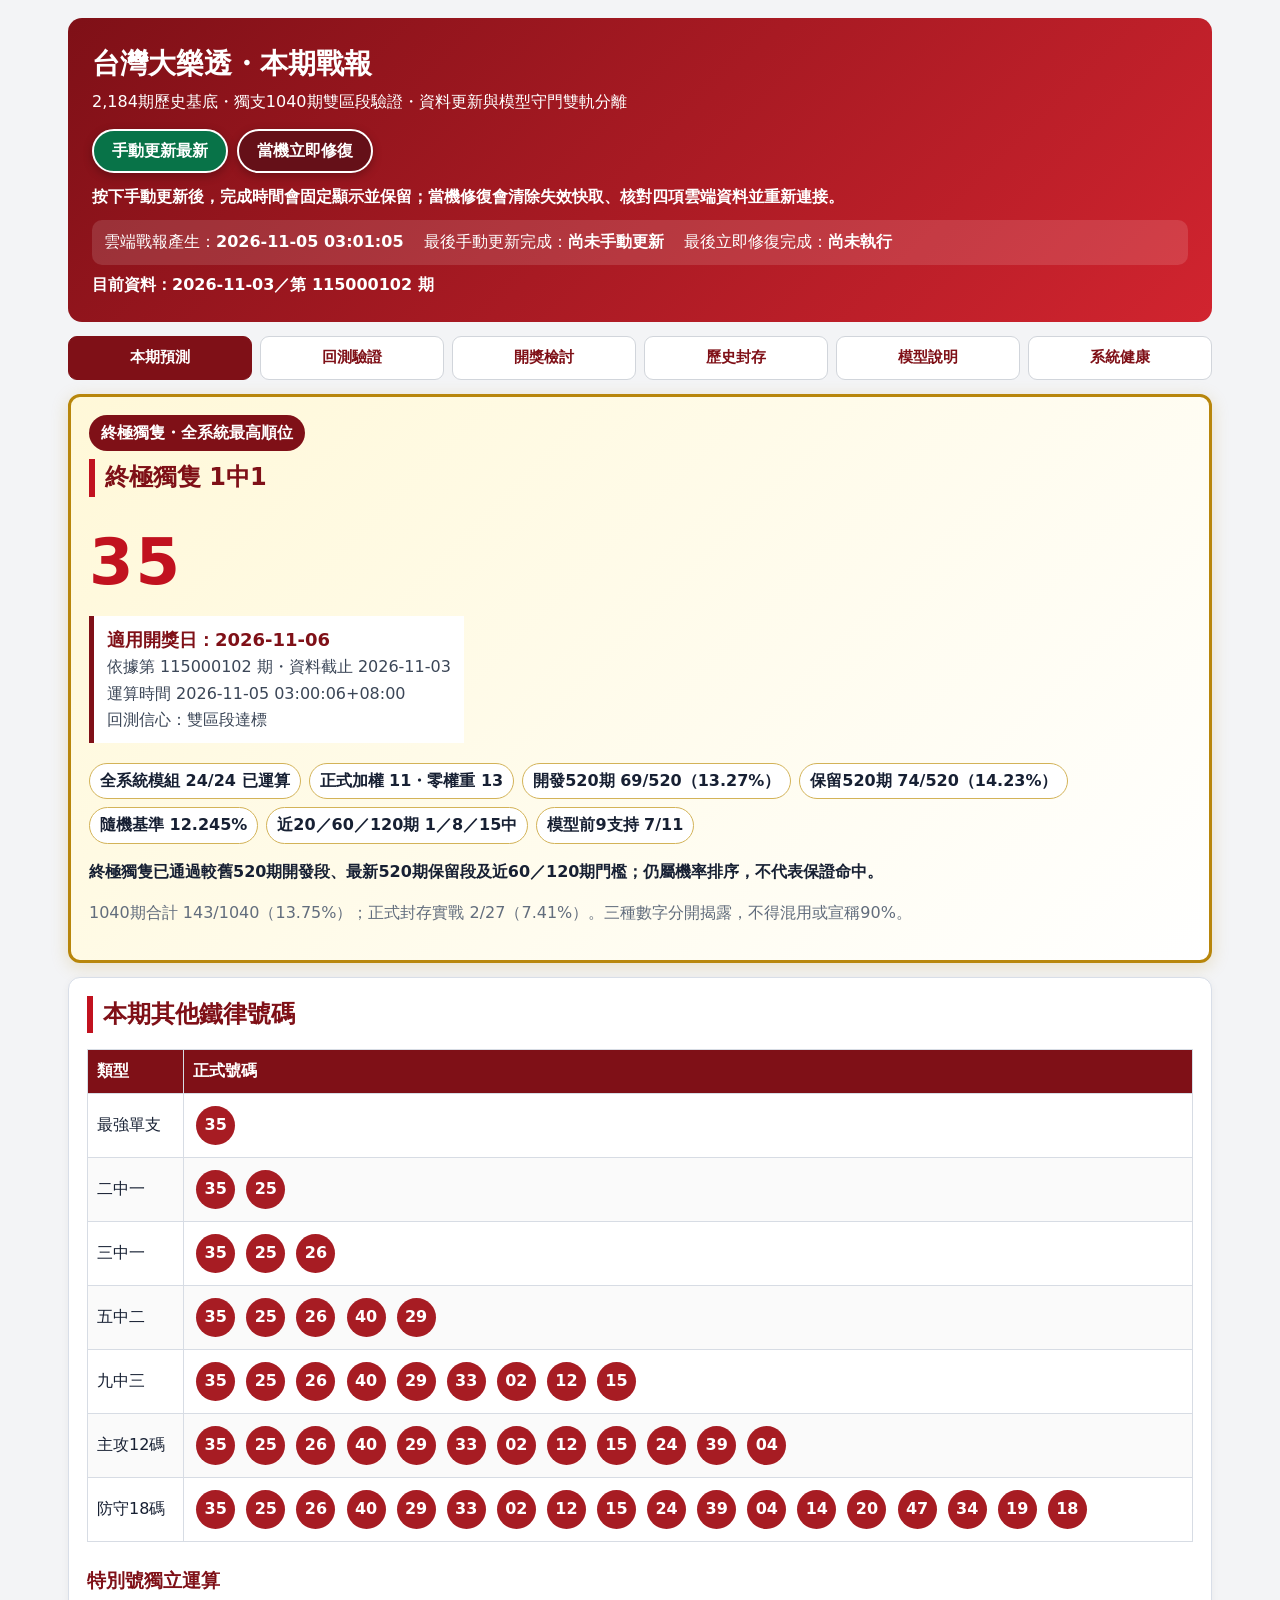
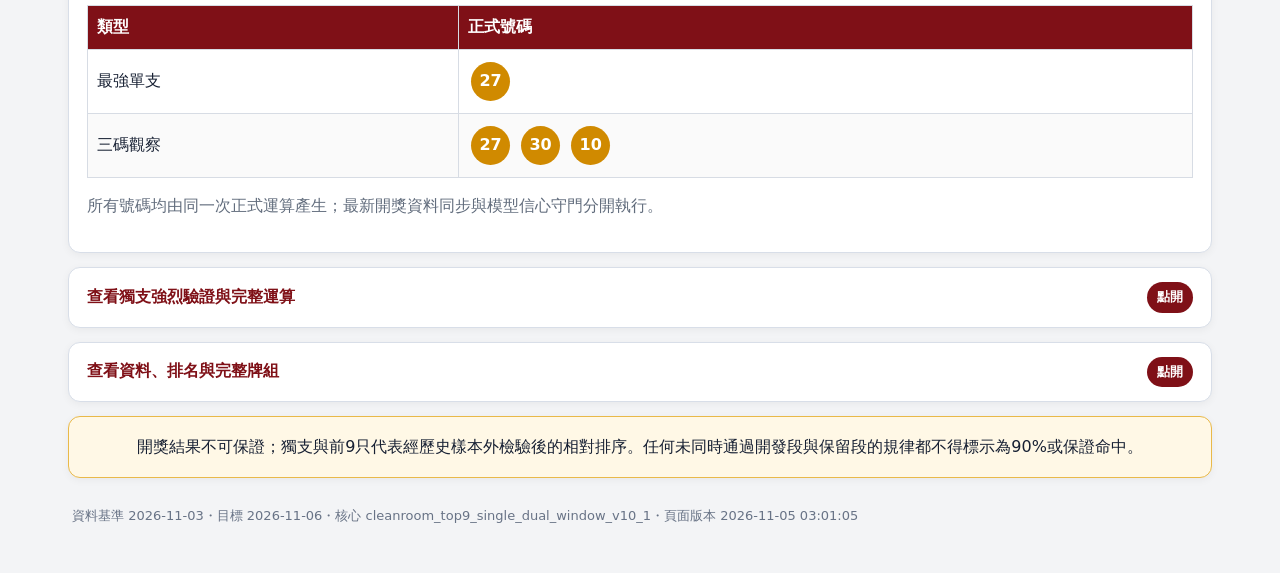
==== commit b77825cf: "大樂透每日預測日期與資料重算" ====
--- a/docs/index.html
+++ b/docs/index.html
@@ -1,18 +1,18 @@
 <!doctype html>
-<html lang="zh-Hant"><head><meta charset="utf-8"><meta name="viewport" content="width=device-width,initial-scale=1"><meta http-equiv="Cache-Control" content="no-cache, no-store, must-revalidate"><meta http-equiv="Pragma" content="no-cache"><meta http-equiv="Expires" content="0"><meta name="theme-color" content="#7f1017"><meta name="report-version" content="f10a64fdf2679108"><meta name="report-generated-at" content="2026-11-04T01:00:46+08:00"><link rel="manifest" href="manifest.webmanifest"><link rel="stylesheet" href="style.css"><title>台灣大樂透・本期戰報</title></head>
+<html lang="zh-Hant"><head><meta charset="utf-8"><meta name="viewport" content="width=device-width,initial-scale=1"><meta http-equiv="Cache-Control" content="no-cache, no-store, must-revalidate"><meta http-equiv="Pragma" content="no-cache"><meta http-equiv="Expires" content="0"><meta name="theme-color" content="#7f1017"><meta name="report-version" content="f09b03e5449a516e"><meta name="report-generated-at" content="2026-11-05T03:01:05+08:00"><link rel="manifest" href="manifest.webmanifest"><link rel="stylesheet" href="style.css"><title>台灣大樂透・本期戰報</title></head>
 <body><main>
 <header><h1>台灣大樂透・本期戰報</h1><div>2,184期歷史基底・獨支1040期雙區段驗證・資料更新與模型守門雙軌分離</div>
 <div class="app-actions"><button type="button" id="manual-refresh" class="cloud-button update-button">手動更新最新</button><button type="button" id="emergency-repair" class="cloud-button repair-button">當機立即修復</button></div>
 <div class="cloud-control-note">按下手動更新後，完成時間會固定顯示並保留；當機修復會清除失效快取、核對四項雲端資料並重新連接。</div>
-<div class="update-times"><span>雲端戰報產生：<strong id="cloud-generated-time">2026-11-04 01:00:46</strong></span><span>最後手動更新完成：<strong id="last-manual-update" data-manual-time>尚未手動更新</strong></span><span>最後立即修復完成：<strong id="last-repair-time" data-repair-time>尚未執行</strong></span></div>
+<div class="update-times"><span>雲端戰報產生：<strong id="cloud-generated-time">2026-11-05 03:01:05</strong></span><span>最後手動更新完成：<strong id="last-manual-update" data-manual-time>尚未手動更新</strong></span><span>最後立即修復完成：<strong id="last-repair-time" data-repair-time>尚未執行</strong></span></div>
 <div id="cloud-action-status" class="cloud-action-status" role="status" aria-live="polite">目前資料：2026-11-03／第 115000102 期</div><a id="cloud-repair-center" class="repair-center" href="https://github.com/pingshen670822/taiwan-lotto649-ironlaw-cloud/actions/workflows/cloud-watchdog.yml" target="_blank" rel="noopener">開啟雲端修復中心</a></header>
 <nav aria-label="戰報分類"><button type="button" data-tab="decision">本期預測</button><button type="button" data-tab="models">回測驗證</button><button type="button" data-tab="review">開獎檢討</button><button type="button" data-tab="monthly">歷史封存</button><button type="button" data-tab="verify">模型說明</button><button type="button" data-tab="iron">系統健康</button></nav>
 
 <section id="decision" class="tab active">
-<div class="band strong approved"><div class="badge">終極獨隻・全系統最高順位</div><h2>終極獨隻 1中1</h2><div class="number">35</div><div class="single-date"><b>適用開獎日：2026-11-06</b><br>依據第 115000102 期・資料截止 2026-11-03<br>運算時間 2026-11-04 01:00:20+08:00<br>回測信心：雙區段達標</div><div class="validation-seals"><span>全系統模組 24/24 已運算</span><span>正式加權 11・零權重 13</span><span>開發520期 69/520（13.27%）</span><span>保留520期 74/520（14.23%）</span><span>隨機基準 12.245%</span><span>近20／60／120期 1／8／15中</span><span>模型前9支持 7/11</span></div><p><b>終極獨隻已通過較舊520期開發段、最新520期保留段及近60／120期門檻；仍屬機率排序，不代表保證命中。</b></p><p class="note">1040期合計 143/1040（13.75%）；正式封存實戰 2/27（7.41%）。三種數字分開揭露，不得混用或宣稱90%。</p></div>
+<div class="band strong approved"><div class="badge">終極獨隻・全系統最高順位</div><h2>終極獨隻 1中1</h2><div class="number">35</div><div class="single-date"><b>適用開獎日：2026-11-06</b><br>依據第 115000102 期・資料截止 2026-11-03<br>運算時間 2026-11-05 03:00:06+08:00<br>回測信心：雙區段達標</div><div class="validation-seals"><span>全系統模組 24/24 已運算</span><span>正式加權 11・零權重 13</span><span>開發520期 69/520（13.27%）</span><span>保留520期 74/520（14.23%）</span><span>隨機基準 12.245%</span><span>近20／60／120期 1／8／15中</span><span>模型前9支持 7/11</span></div><p><b>終極獨隻已通過較舊520期開發段、最新520期保留段及近60／120期門檻；仍屬機率排序，不代表保證命中。</b></p><p class="note">1040期合計 143/1040（13.75%）；正式封存實戰 2/27（7.41%）。三種數字分開揭露，不得混用或宣稱90%。</p></div>
 <div class="band ironlaw-numbers"><h2>本期其他鐵律號碼</h2><div class="scroll"><table><thead><tr><th>類型</th><th>正式號碼</th></tr></thead><tbody><tr><td>最強單支</td><td><span class="ball ">35</span></td></tr><tr><td>二中一</td><td><span class="ball ">35</span> <span class="ball ">25</span></td></tr><tr><td>三中一</td><td><span class="ball ">35</span> <span class="ball ">25</span> <span class="ball ">26</span></td></tr><tr><td>五中二</td><td><span class="ball ">35</span> <span class="ball ">25</span> <span class="ball ">26</span> <span class="ball ">40</span> <span class="ball ">29</span></td></tr><tr><td>九中三</td><td><span class="ball ">35</span> <span class="ball ">25</span> <span class="ball ">26</span> <span class="ball ">40</span> <span class="ball ">29</span> <span class="ball ">33</span> <span class="ball ">02</span> <span class="ball ">12</span> <span class="ball ">15</span></td></tr><tr><td>主攻12碼</td><td><span class="ball ">35</span> <span class="ball ">25</span> <span class="ball ">26</span> <span class="ball ">40</span> <span class="ball ">29</span> <span class="ball ">33</span> <span class="ball ">02</span> <span class="ball ">12</span> <span class="ball ">15</span> <span class="ball ">24</span> <span class="ball ">39</span> <span class="ball ">04</span></td></tr><tr><td>防守18碼</td><td><span class="ball ">35</span> <span class="ball ">25</span> <span class="ball ">26</span> <span class="ball ">40</span> <span class="ball ">29</span> <span class="ball ">33</span> <span class="ball ">02</span> <span class="ball ">12</span> <span class="ball ">15</span> <span class="ball ">24</span> <span class="ball ">39</span> <span class="ball ">04</span> <span class="ball ">14</span> <span class="ball ">20</span> <span class="ball ">47</span> <span class="ball ">34</span> <span class="ball ">19</span> <span class="ball ">18</span></td></tr></tbody></table></div><h3>特別號獨立運算</h3><div class="scroll"><table><thead><tr><th>類型</th><th>正式號碼</th></tr></thead><tbody><tr><td>最強單支</td><td><span class="ball specialball">27</span></td></tr><tr><td>三碼觀察</td><td><span class="ball specialball">27</span> <span class="ball specialball">30</span> <span class="ball specialball">10</span></td></tr></tbody></table></div><p class="note">所有號碼均由同一次正式運算產生；最新開獎資料同步與模型信心守門分開執行。</p></div>
 <details class="report-details"><summary>查看獨支強烈驗證與完整運算</summary><div class="band"><h2>多項邏輯驗證</h2><div class="scroll"><table><thead><tr><th>檢查項目</th><th>結果</th></tr></thead><tbody><tr><td>獨支使用獨立1中1選擇器</td><td>通過</td></tr><tr><td>只用較舊520期選型，保留段不參與挑選</td><td>通過</td></tr><tr><td>全部已登錄模組完成本期運算</td><td>通過</td></tr><tr><td>未通過雙區段模組權重歸零</td><td>通過</td></tr><tr><td>開發520期與保留520期完整</td><td>通過</td></tr><tr><td>較舊520期開發段勝過隨機</td><td>通過</td></tr><tr><td>最新520期保留段勝過隨機</td><td>通過</td></tr><tr><td>禁止終極獨隻連續兩期使用同號</td><td>通過</td></tr><tr><td>近60期獨支命中率不低於隨機</td><td>通過</td></tr><tr><td>近120期獨支命中率不低於隨機</td><td>通過</td></tr><tr><td>至少半數模型列入前9</td><td>通過</td></tr><tr><td>至少三分之二模型列入前15</td><td>通過</td></tr><tr><td>未通過雙區段的軌跡候選全部排除</td><td>通過</td></tr><tr><td>正式發布守門通過</td><td>通過</td></tr><tr><td>禁止直接照抄上期開獎號</td><td>通過</td></tr></tbody></table></div></div><div class="band"><h2>全系統模組逐項運算</h2><p><b>全系統驗證後最高順位：35</b></p><p class="note">所有已登錄且可重現模組每日全部運算；核心模型依滾動成績受限加權，軌跡候選未同時通過兩個520期時權重固定為0，不准用未驗證模組拉高信心。</p><div class="scroll"><table><thead><tr><th>模組</th><th>類別</th><th>本期第一候選</th><th>最終權重</th><th>獨隻順位</th><th>狀態</th></tr></thead><tbody><tr><td>bayes_24</td><td>核心機率／順位模型</td><td><span class="ball ">14</span></td><td>7.39%</td><td>1</td><td>正式滾動加權</td></tr><tr><td>bayes_60</td><td>核心機率／順位模型</td><td><span class="ball ">04</span></td><td>8.79%</td><td>6</td><td>正式滾動加權</td></tr><tr><td>bayes_150</td><td>核心機率／順位模型</td><td><span class="ball ">25</span></td><td>10.70%</td><td>15</td><td>正式滾動加權</td></tr><tr><td>bayes_360</td><td>核心機率／順位模型</td><td><span class="ball ">25</span></td><td>15.99%</td><td>7</td><td>正式滾動加權</td></tr><tr><td>ewma_8</td><td>核心機率／順位模型</td><td><span class="ball ">25</span></td><td>4.67%</td><td>10</td><td>正式滾動加權</td></tr><tr><td>ewma_21</td><td>核心機率／順位模型</td><td><span class="ball ">25</span></td><td>8.35%</td><td>3</td><td>正式滾動加權</td></tr><tr><td>ewma_55</td><td>核心機率／順位模型</td><td><span class="ball ">25</span></td><td>7.30%</td><td>3</td><td>正式滾動加權</td></tr><tr><td>ewma_144</td><td>核心機率／順位模型</td><td><span class="ball ">25</span></td><td>16.71%</td><td>4</td><td>正式滾動加權</td></tr><tr><td>empirical_hazard</td><td>核心機率／順位模型</td><td><span class="ball ">05</span></td><td>4.61%</td><td>45</td><td>正式滾動加權</td></tr><tr><td>conditional_pair</td><td>核心機率／順位模型</td><td><span class="ball ">25</span></td><td>8.20%</td><td>17</td><td>正式滾動加權</td></tr><tr><td>regime_slope</td><td>核心機率／順位模型</td><td><span class="ball ">25</span></td><td>7.31%</td><td>1</td><td>正式滾動加權</td></tr><tr><td>frequency_60</td><td>軌跡／週期／拖牌候選</td><td><span class="ball ">04</span></td><td>0.00%</td><td>—</td><td>雙區段淘汰</td></tr><tr><td>frequency_240</td><td>軌跡／週期／拖牌候選</td><td><span class="ball ">25</span></td><td>0.00%</td><td>—</td><td>雙區段淘汰</td></tr><tr><td>weekday_cycle</td><td>軌跡／週期／拖牌候選</td><td><span class="ball ">41</span></td><td>0.00%</td><td>—</td><td>雙區段淘汰</td></tr><tr><td>transition_drag</td><td>軌跡／週期／拖牌候選</td><td><span class="ball ">26</span></td><td>0.00%</td><td>—</td><td>雙區段淘汰</td></tr><tr><td>two_step_drag</td><td>軌跡／週期／拖牌候選</td><td><span class="ball ">26</span></td><td>0.00%</td><td>—</td><td>雙區段淘汰</td></tr><tr><td>neighbor_track</td><td>軌跡／週期／拖牌候選</td><td><span class="ball ">29</span></td><td>0.00%</td><td>—</td><td>雙區段淘汰</td></tr><tr><td>interval_recurrence</td><td>軌跡／週期／拖牌候選</td><td><span class="ball ">25</span></td><td>0.00%</td><td>—</td><td>雙區段淘汰</td></tr><tr><td>cooccurrence_drag</td><td>軌跡／週期／拖牌候選</td><td><span class="ball ">30</span></td><td>0.00%</td><td>—</td><td>雙區段淘汰</td></tr><tr><td>multi_condition_equal</td><td>軌跡／週期／拖牌候選</td><td><span class="ball ">26</span></td><td>0.00%</td><td>—</td><td>雙區段淘汰</td></tr><tr><td>rolling_best_60</td><td>軌跡／週期／拖牌候選</td><td><span class="ball ">26</span></td><td>0.00%</td><td>—</td><td>雙區段淘汰</td></tr><tr><td>rolling_best_120</td><td>軌跡／週期／拖牌候選</td><td><span class="ball ">26</span></td><td>0.00%</td><td>—</td><td>雙區段淘汰</td></tr><tr><td>performance_vote_60</td><td>軌跡／週期／拖牌候選</td><td><span class="ball ">26</span></td><td>0.00%</td><td>—</td><td>雙區段淘汰</td></tr><tr><td>performance_vote_120</td><td>軌跡／週期／拖牌候選</td><td><span class="ball ">26</span></td><td>0.00%</td><td>—</td><td>雙區段淘汰</td></tr></tbody></table></div></div><div class="band"><h2>清楚分層推薦</h2><div class="grid"><div class="card primary"><div class="label">A級・唯一最強排序</div><div class="number-line"><span class="ball ">35</span></div></div><div class="card "><div class="label">B級・前三排序</div><div class="number-line"><span class="ball ">35</span> <span class="ball ">25</span> <span class="ball ">26</span></div></div><div class="card "><div class="label">C級・核心前九</div><div class="number-line"><span class="ball ">35</span> <span class="ball ">25</span> <span class="ball ">26</span> <span class="ball ">40</span> <span class="ball ">29</span> <span class="ball ">33</span> <span class="ball ">02</span> <span class="ball ">12</span> <span class="ball ">15</span></div></div><div class="card "><div class="label">D級・次高防守</div><div class="number-line"><span class="ball ">24</span> <span class="ball ">39</span> <span class="ball ">04</span> <span class="ball ">14</span> <span class="ball ">20</span> <span class="ball ">47</span> <span class="ball ">34</span> <span class="ball ">19</span> <span class="ball ">18</span></div></div><div class="card low"><div class="label">E級・低機率暫避</div><div class="number-line"><span class="ball avoid">01</span> <span class="ball avoid">07</span> <span class="ball avoid">09</span> <span class="ball avoid">17</span> <span class="ball avoid">28</span> <span class="ball avoid">31</span> <span class="ball avoid">32</span> <span class="ball avoid">42</span> <span class="ball avoid">44</span> <span class="ball avoid">46</span></div></div></div></div></details>
-<details class="report-details"><summary>查看資料、排名與完整牌組</summary><div class="band"><h2>本期資料</h2><div class="grid"><div class="card"><div class="label">預測目標日</div><div class="value">2026-11-06</div></div><div class="card"><div class="label">歷史資料截止日</div><div class="value">2026-11-03</div></div><div class="card"><div class="label">依據期別</div><div class="value">第 115000102 期</div></div><div class="card"><div class="label">使用歷史期數</div><div class="value">2,184期</div></div><div class="card"><div class="label">戰報產生時間</div><div class="value">2026-11-04 01:00:46</div></div></div></div><div class="band"><h2>內部前18名診斷</h2><p class="note">此表為運算順位與校準值，不代表中獎保證。</p><div class="scroll"><table><thead><tr><th>順位</th><th>號碼</th><th>校準機率</th></tr></thead><tbody><tr><td>1</td><td><span class="ball sub">35</span></td><td>12.691%</td></tr><tr><td>2</td><td><span class="ball sub">25</span></td><td>13.181%</td></tr><tr><td>3</td><td><span class="ball sub">26</span></td><td>12.720%</td></tr><tr><td>4</td><td><span class="ball sub">40</span></td><td>12.710%</td></tr><tr><td>5</td><td><span class="ball sub">29</span></td><td>12.661%</td></tr><tr><td>6</td><td><span class="ball sub">33</span></td><td>12.629%</td></tr><tr><td>7</td><td><span class="ball sub">02</span></td><td>12.609%</td></tr><tr><td>8</td><td><span class="ball sub">12</span></td><td>12.598%</td></tr><tr><td>9</td><td><span class="ball sub">15</span></td><td>12.580%</td></tr><tr><td>10</td><td><span class="ball sub">24</span></td><td>12.536%</td></tr><tr><td>11</td><td><span class="ball sub">39</span></td><td>12.522%</td></tr><tr><td>12</td><td><span class="ball sub">04</span></td><td>12.511%</td></tr><tr><td>13</td><td><span class="ball sub">14</span></td><td>12.496%</td></tr><tr><td>14</td><td><span class="ball sub">20</span></td><td>12.494%</td></tr><tr><td>15</td><td><span class="ball sub">47</span></td><td>12.482%</td></tr><tr><td>16</td><td><span class="ball sub">34</span></td><td>12.476%</td></tr><tr><td>17</td><td><span class="ball sub">19</span></td><td>12.421%</td></tr><tr><td>18</td><td><span class="ball sub">18</span></td><td>12.363%</td></tr></tbody></table></div></div><div class="band"><h2>八組結構平衡建議</h2><div class="grid"><div class="card"><div class="label">第1組</div><div class="number-line"><span class="ball ">02</span> <span class="ball ">12</span> <span class="ball ">25</span> <span class="ball ">26</span> <span class="ball ">35</span> <span class="ball ">40</span></div></div><div class="card"><div class="label">第2組</div><div class="number-line"><span class="ball ">02</span> <span class="ball ">15</span> <span class="ball ">25</span> <span class="ball ">26</span> <span class="ball ">29</span> <span class="ball ">40</span></div></div><div class="card"><div class="label">第3組</div><div class="number-line"><span class="ball ">12</span> <span class="ball ">15</span> <span class="ball ">25</span> <span class="ball ">26</span> <span class="ball ">29</span> <span class="ball ">35</span></div></div><div class="card"><div class="label">第4組</div><div class="number-line"><span class="ball ">12</span> <span class="ball ">15</span> <span class="ball ">25</span> <span class="ball ">26</span> <span class="ball ">33</span> <span class="ball ">40</span></div></div><div class="card"><div class="label">第5組</div><div class="number-line"><span class="ball ">15</span> <span class="ball ">24</span> <span class="ball ">25</span> <span class="ball ">26</span> <span class="ball ">35</span> <span class="ball ">40</span></div></div><div class="card"><div class="label">第6組</div><div class="number-line"><span class="ball ">02</span> <span class="ball ">15</span> <span class="ball ">25</span> <span class="ball ">26</span> <span class="ball ">33</span> <span class="ball ">35</span></div></div><div class="card"><div class="label">第7組</div><div class="number-line"><span class="ball ">02</span> <span class="ball ">12</span> <span class="ball ">25</span> <span class="ball ">26</span> <span class="ball ">29</span> <span class="ball ">33</span></div></div><div class="card"><div class="label">第8組</div><div class="number-line"><span class="ball ">02</span> <span class="ball ">24</span> <span class="ball ">25</span> <span class="ball ">29</span> <span class="ball ">35</span> <span class="ball ">40</span></div></div></div></div><div class="band warning"><h2>下期低機率暫避</h2><p class="note">只做風險排序，不代表絕對不開；與主攻牌完全分離。</p><div class="grid"><div class="card low"><div class="label">五不中</div><div class="number-line"><span class="ball avoid">07</span> <span class="ball avoid">17</span> <span class="ball avoid">31</span> <span class="ball avoid">42</span> <span class="ball avoid">44</span></div></div><div class="card low"><div class="label">十不中</div><div class="number-line"><span class="ball avoid">01</span> <span class="ball avoid">07</span> <span class="ball avoid">09</span> <span class="ball avoid">17</span> <span class="ball avoid">28</span> <span class="ball avoid">31</span> <span class="ball avoid">32</span> <span class="ball avoid">42</span> <span class="ball avoid">44</span> <span class="ball avoid">46</span></div></div><div class="card low"><div class="label">十五不中</div><div class="number-line"><span class="ball avoid">01</span> <span class="ball avoid">07</span> <span class="ball avoid">09</span> <span class="ball avoid">10</span> <span class="ball avoid">17</span> <span class="ball avoid">21</span> <span class="ball avoid">27</span> <span class="ball avoid">28</span> <span class="ball avoid">31</span> <span class="ball avoid">32</span> <span class="ball avoid">37</span> <span class="ball avoid">42</span> <span class="ball avoid">44</span> <span class="ball avoid">45</span> <span class="ball avoid">46</span></div></div></div></div></details>
+<details class="report-details"><summary>查看資料、排名與完整牌組</summary><div class="band"><h2>本期資料</h2><div class="grid"><div class="card"><div class="label">預測目標日</div><div class="value">2026-11-06</div></div><div class="card"><div class="label">歷史資料截止日</div><div class="value">2026-11-03</div></div><div class="card"><div class="label">依據期別</div><div class="value">第 115000102 期</div></div><div class="card"><div class="label">使用歷史期數</div><div class="value">2,184期</div></div><div class="card"><div class="label">戰報產生時間</div><div class="value">2026-11-05 03:01:05</div></div></div></div><div class="band"><h2>內部前18名診斷</h2><p class="note">此表為運算順位與校準值，不代表中獎保證。</p><div class="scroll"><table><thead><tr><th>順位</th><th>號碼</th><th>校準機率</th></tr></thead><tbody><tr><td>1</td><td><span class="ball sub">35</span></td><td>12.691%</td></tr><tr><td>2</td><td><span class="ball sub">25</span></td><td>13.181%</td></tr><tr><td>3</td><td><span class="ball sub">26</span></td><td>12.720%</td></tr><tr><td>4</td><td><span class="ball sub">40</span></td><td>12.710%</td></tr><tr><td>5</td><td><span class="ball sub">29</span></td><td>12.661%</td></tr><tr><td>6</td><td><span class="ball sub">33</span></td><td>12.629%</td></tr><tr><td>7</td><td><span class="ball sub">02</span></td><td>12.609%</td></tr><tr><td>8</td><td><span class="ball sub">12</span></td><td>12.598%</td></tr><tr><td>9</td><td><span class="ball sub">15</span></td><td>12.580%</td></tr><tr><td>10</td><td><span class="ball sub">24</span></td><td>12.536%</td></tr><tr><td>11</td><td><span class="ball sub">39</span></td><td>12.522%</td></tr><tr><td>12</td><td><span class="ball sub">04</span></td><td>12.511%</td></tr><tr><td>13</td><td><span class="ball sub">14</span></td><td>12.496%</td></tr><tr><td>14</td><td><span class="ball sub">20</span></td><td>12.494%</td></tr><tr><td>15</td><td><span class="ball sub">47</span></td><td>12.482%</td></tr><tr><td>16</td><td><span class="ball sub">34</span></td><td>12.476%</td></tr><tr><td>17</td><td><span class="ball sub">19</span></td><td>12.421%</td></tr><tr><td>18</td><td><span class="ball sub">18</span></td><td>12.363%</td></tr></tbody></table></div></div><div class="band"><h2>八組結構平衡建議</h2><div class="grid"><div class="card"><div class="label">第1組</div><div class="number-line"><span class="ball ">02</span> <span class="ball ">12</span> <span class="ball ">25</span> <span class="ball ">26</span> <span class="ball ">35</span> <span class="ball ">40</span></div></div><div class="card"><div class="label">第2組</div><div class="number-line"><span class="ball ">02</span> <span class="ball ">15</span> <span class="ball ">25</span> <span class="ball ">26</span> <span class="ball ">29</span> <span class="ball ">40</span></div></div><div class="card"><div class="label">第3組</div><div class="number-line"><span class="ball ">12</span> <span class="ball ">15</span> <span class="ball ">25</span> <span class="ball ">26</span> <span class="ball ">29</span> <span class="ball ">35</span></div></div><div class="card"><div class="label">第4組</div><div class="number-line"><span class="ball ">12</span> <span class="ball ">15</span> <span class="ball ">25</span> <span class="ball ">26</span> <span class="ball ">33</span> <span class="ball ">40</span></div></div><div class="card"><div class="label">第5組</div><div class="number-line"><span class="ball ">15</span> <span class="ball ">24</span> <span class="ball ">25</span> <span class="ball ">26</span> <span class="ball ">35</span> <span class="ball ">40</span></div></div><div class="card"><div class="label">第6組</div><div class="number-line"><span class="ball ">02</span> <span class="ball ">15</span> <span class="ball ">25</span> <span class="ball ">26</span> <span class="ball ">33</span> <span class="ball ">35</span></div></div><div class="card"><div class="label">第7組</div><div class="number-line"><span class="ball ">02</span> <span class="ball ">12</span> <span class="ball ">25</span> <span class="ball ">26</span> <span class="ball ">29</span> <span class="ball ">33</span></div></div><div class="card"><div class="label">第8組</div><div class="number-line"><span class="ball ">02</span> <span class="ball ">24</span> <span class="ball ">25</span> <span class="ball ">29</span> <span class="ball ">35</span> <span class="ball ">40</span></div></div></div></div><div class="band warning"><h2>下期低機率暫避</h2><p class="note">只做風險排序，不代表絕對不開；與主攻牌完全分離。</p><div class="grid"><div class="card low"><div class="label">五不中</div><div class="number-line"><span class="ball avoid">07</span> <span class="ball avoid">17</span> <span class="ball avoid">31</span> <span class="ball avoid">42</span> <span class="ball avoid">44</span></div></div><div class="card low"><div class="label">十不中</div><div class="number-line"><span class="ball avoid">01</span> <span class="ball avoid">07</span> <span class="ball avoid">09</span> <span class="ball avoid">17</span> <span class="ball avoid">28</span> <span class="ball avoid">31</span> <span class="ball avoid">32</span> <span class="ball avoid">42</span> <span class="ball avoid">44</span> <span class="ball avoid">46</span></div></div><div class="card low"><div class="label">十五不中</div><div class="number-line"><span class="ball avoid">01</span> <span class="ball avoid">07</span> <span class="ball avoid">09</span> <span class="ball avoid">10</span> <span class="ball avoid">17</span> <span class="ball avoid">21</span> <span class="ball avoid">27</span> <span class="ball avoid">28</span> <span class="ball avoid">31</span> <span class="ball avoid">32</span> <span class="ball avoid">37</span> <span class="ball avoid">42</span> <span class="ball avoid">44</span> <span class="ball avoid">45</span> <span class="ball avoid">46</span></div></div></div></div></details>
 </section>
 
 <section id="models" class="tab"><div class="band"><h2>獨立1中1與前9碼走步回測</h2><div class="grid"><div class="card primary"><div class="label">獨支較舊520期開發段</div><div class="value">69/520（13.27%）</div><div class="note">必須勝過隨機 12.245%</div></div><div class="card primary"><div class="label">獨支最新520期保留段</div><div class="value">74/520（14.23%）</div><div class="note">禁止只挑這段漂亮數字</div></div><div class="card"><div class="label">獨支近20／60／120期</div><div class="value">1／8／15中</div><div class="note">只使用各期開獎前資料</div></div><div class="card"><div class="label">前9碼1040期平均命中</div><div class="value">1.125</div><div class="note">隨機基準 1.102</div></div><div class="card"><div class="label">最近20期前9平均命中</div><div class="value">1.0</div><div class="note">短期表現獨立監控</div></div><div class="card"><div class="label">第10–15名平均外溢</div><div class="value">0.7135</div><div class="note">外溢不算前9成功</div></div></div></div><div class="band"><h2>軌跡、週期與拖牌雙區段稽核</h2><p><b>沒有任何受測軌跡、週期或拖牌方法同時通過兩段驗證</b></p><p class="note">准入規則：較舊520期與最新520期必須同時高於6/49（12.2449%）；只在近期漂亮的一律淘汰。</p><div class="scroll"><table><thead><tr><th>受測規則</th><th>開發520期</th><th>保留520期</th><th>近20／60／120中</th><th>下期候選</th><th>結果</th></tr></thead><tbody><tr><td>60期頻率</td><td>60/520（11.54%）</td><td>67/520（12.88%）</td><td>1／7／12</td><td>4</td><td>淘汰</td></tr><tr><td>240期頻率</td><td>58/520（11.15%）</td><td>63/520（12.12%）</td><td>4／12／20</td><td>25</td><td>淘汰</td></tr><tr><td>開獎星期週期</td><td>64/520（12.31%）</td><td>51/520（9.81%）</td><td>1／3／9</td><td>41</td><td>淘汰</td></tr><tr><td>一階拖牌</td><td>56/520（10.77%）</td><td>68/520（13.08%）</td><td>2／12／18</td><td>26</td><td>淘汰</td></tr><tr><td>二階拖牌</td><td>57/520（10.96%）</td><td>53/520（10.19%）</td><td>1／6／12</td><td>26</td><td>淘汰</td></tr><tr><td>鄰號軌跡</td><td>56/520（10.77%）</td><td>60/520（11.54%）</td><td>3／10／15</td><td>29</td><td>淘汰</td></tr><tr><td>間隔復現</td><td>67/520（12.88%）</td><td>54/520（10.38%）</td><td>3／5／14</td><td>25</td><td>淘汰</td></tr><tr><td>共現拖牌</td><td>58/520（11.15%）</td><td>65/520（12.50%）</td><td>5／12／20</td><td>30</td><td>淘汰</td></tr><tr><td>多條件等權</td><td>58/520（11.15%）</td><td>72/520（13.85%）</td><td>2／13／23</td><td>26</td><td>淘汰</td></tr><tr><td>近60期最佳規則切換</td><td>61/520（11.73%）</td><td>60/520（11.54%）</td><td>2／8／14</td><td>26</td><td>淘汰</td></tr><tr><td>近120期最佳規則切換</td><td>53/520（10.19%）</td><td>63/520（12.12%）</td><td>2／10／15</td><td>26</td><td>淘汰</td></tr><tr><td>近60期績效投票</td><td>59/520（11.35%）</td><td>62/520（11.92%）</td><td>2／9／19</td><td>26</td><td>淘汰</td></tr><tr><td>近120期績效投票</td><td>54/520（10.38%）</td><td>64/520（12.31%）</td><td>2／11／19</td><td>26</td><td>淘汰</td></tr></tbody></table></div></div><div class="band"><h2>第10名後問題專項檢測</h2><article class="pack"><div class="pack-title">本期前9精準壓縮</div><p>升入 <span class="ball ">33</span> <span class="ball ">02</span> <span class="ball ">12</span>　撤出 <span class="ball avoid">39</span> <span class="ball avoid">04</span> <span class="ball avoid">14</span></p><small>固定邊界4席；上期號在前9最多3席</small></article><div class="scroll"><table><thead><tr><th>開獎日</th><th>前9命中</th><th>第10–15名外溢</th><th>六顆實開順位</th><th>撤換數</th><th>升入前9</th><th>撤出前9</th></tr></thead><tbody><tr><td>2026-10-02</td><td>2</td><td>0</td><td>3、7、16、18、20、36</td><td>4</td><td><span class="ball ">19</span> <span class="ball ">14</span> <span class="ball ">33</span> <span class="ball ">02</span></td><td><span class="ball avoid">18</span> <span class="ball avoid">29</span> <span class="ball avoid">13</span> <span class="ball avoid">24</span></td></tr><tr><td>2026-10-06</td><td>0</td><td>2</td><td>10、13、18、26、29、44</td><td>4</td><td><span class="ball ">47</span> <span class="ball ">19</span> <span class="ball ">24</span></td><td><span class="ball avoid">18</span> <span class="ball avoid">29</span> <span class="ball avoid">20</span></td></tr><tr><td>2026-10-09</td><td>0</td><td>1</td><td>10、28、30、38、42、47</td><td>4</td><td><span class="ball ">29</span> <span class="ball ">47</span> <span class="ball ">39</span> <span class="ball ">06</span></td><td><span class="ball avoid">25</span> <span class="ball avoid">15</span> <span class="ball avoid">04</span> <span class="ball avoid">18</span></td></tr><tr><td>2026-10-13</td><td>2</td><td>0</td><td>3、9、17、19、25、49</td><td>4</td><td><span class="ball ">18</span> <span class="ball ">39</span> <span class="ball ">19</span> <span class="ball ">47</span></td><td><span class="ball avoid">12</span> <span class="ball avoid">14</span> <span class="ball avoid">04</span> <span class="ball avoid">29</span></td></tr><tr><td>2026-10-16</td><td>1</td><td>0</td><td>5、20、25、30、32、36</td><td>4</td><td><span class="ball ">04</span> <span class="ball ">36</span> <span class="ball ">18</span> <span class="ball ">29</span></td><td><span class="ball avoid">47</span> <span class="ball avoid">12</span> <span class="ball avoid">20</span> <span class="ball avoid">03</span></td></tr><tr><td>2026-10-20</td><td>0</td><td>0</td><td>18、20、23、27、28、38</td><td>4</td><td><span class="ball ">18</span> <span class="ball ">03</span> <span class="ball ">29</span> <span class="ball ">04</span></td><td><span class="ball avoid">14</span> <span class="ball avoid">47</span> <span class="ball avoid">20</span> <span class="ball avoid">06</span></td></tr><tr><td>2026-10-23</td><td>1</td><td>1</td><td>7、10、35、40、42、45</td><td>4</td><td><span class="ball ">20</span> <span class="ball ">33</span> <span class="ball ">14</span> <span class="ball ">29</span></td><td><span class="ball avoid">40</span> <span class="ball avoid">12</span> <span class="ball avoid">06</span> <span class="ball avoid">47</span></td></tr><tr><td>2026-10-27</td><td>1</td><td>0</td><td>6、31、32、33、35、36</td><td>4</td><td><span class="ball ">14</span> <span class="ball ">47</span> <span class="ball ">02</span> <span class="ball ">06</span></td><td><span class="ball avoid">15</span> <span class="ball avoid">20</span> <span class="ball avoid">19</span> <span class="ball avoid">12</span></td></tr><tr><td>2026-10-30</td><td>1</td><td>1</td><td>4、14、21、39、40、44</td><td>4</td><td><span class="ball ">20</span> <span class="ball ">47</span> <span class="ball ">16</span> <span class="ball ">06</span></td><td><span class="ball avoid">33</span> <span class="ball avoid">15</span> <span class="ball avoid">12</span> <span class="ball avoid">19</span></td></tr><tr><td>2026-11-03</td><td>1</td><td>0</td><td>1、16、18、20、29、40</td><td>4</td><td><span class="ball ">20</span> <span class="ball ">12</span> <span class="ball ">19</span> <span class="ball ">47</span></td><td><span class="ball avoid">15</span> <span class="ball avoid">04</span> <span class="ball avoid">33</span> <span class="ball avoid">34</span></td></tr></tbody></table></div></div><details class="report-details"><summary>查看逐模組錯誤檢討與滾動調整</summary><div class="band"><h2>前9碼三層滾動權重</h2><div class="scroll"><table><thead><tr><th>模型</th><th>最終權重</th><th>近20前9命中</th><th>近60前9命中</th><th>近120前9命中</th><th>近20外溢</th><th>連續零命中</th><th>對數損失</th></tr></thead><tbody><tr><td>bayes_24</td><td>7.39%</td><td>1.000</td><td>0.967</td><td>0.975</td><td>0.700</td><td>0</td><td>0.373201</td></tr><tr><td>bayes_60</td><td>8.79%</td><td>1.000</td><td>1.033</td><td>1.133</td><td>0.750</td><td>0</td><td>0.372773</td></tr><tr><td>bayes_150</td><td>10.70%</td><td>1.150</td><td>1.067</td><td>1.050</td><td>0.800</td><td>0</td><td>0.372499</td></tr><tr><td>bayes_360</td><td>15.99%</td><td>1.350</td><td>1.150</td><td>1.042</td><td>0.550</td><td>0</td><td>0.372539</td></tr><tr><td>ewma_8</td><td>4.67%</td><td>0.950</td><td>1.067</td><td>1.092</td><td>0.700</td><td>0</td><td>0.399886</td></tr><tr><td>ewma_21</td><td>8.35%</td><td>1.100</td><td>1.050</td><td>1.042</td><td>0.650</td><td>0</td><td>0.380938</td></tr><tr><td>ewma_55</td><td>7.30%</td><td>0.950</td><td>1.083</td><td>1.083</td><td>1.000</td><td>0</td><td>0.375115</td></tr><tr><td>ewma_144</td><td>16.71%</td><td>1.300</td><td>1.183</td><td>1.150</td><td>0.600</td><td>0</td><td>0.373197</td></tr><tr><td>empirical_hazard</td><td>4.61%</td><td>0.750</td><td>1.033</td><td>1.050</td><td>0.950</td><td>0</td><td>0.375704</td></tr><tr><td>conditional_pair</td><td>8.20%</td><td>1.000</td><td>1.067</td><td>1.142</td><td>1.000</td><td>0</td><td>0.374997</td></tr><tr><td>regime_slope</td><td>7.31%</td><td>0.950</td><td>1.017</td><td>1.075</td><td>0.900</td><td>0</td><td>0.372947</td></tr></tbody></table></div></div><div class="band"><h2>主號模型錯誤追責</h2><div class="scroll"><table><thead><tr><th>模型</th><th>原第一名</th><th>1中1</th><th>前9命中</th><th>命中號</th><th>權重變動</th><th>處置</th></tr></thead><tbody><tr><td>bayes_24</td><td><span class="ball ">35</span></td><td>未中</td><td>1</td><td><span class="ball gold">25</span></td><td>7.32% → 7.39%</td><td>失敗但受權重上限約束，列入下期監控</td></tr><tr><td>bayes_60</td><td><span class="ball ">26</span></td><td>未中</td><td>2</td><td><span class="ball gold">25</span> <span class="ball gold">29</span></td><td>8.75% → 8.79%</td><td>通過，依滾動成績調整</td></tr><tr><td>bayes_150</td><td><span class="ball ">25</span></td><td>命中</td><td>2</td><td><span class="ball gold">25</span> <span class="ball gold">39</span></td><td>10.39% → 10.70%</td><td>失敗但受權重上限約束，列入下期監控</td></tr><tr><td>bayes_360</td><td><span class="ball ">25</span></td><td>命中</td><td>3</td><td><span class="ball gold">25</span> <span class="ball gold">29</span> <span class="ball gold">39</span></td><td>15.77% → 15.99%</td><td>失敗但受權重上限約束，列入下期監控</td></tr><tr><td>ewma_8</td><td><span class="ball ">40</span></td><td>未中</td><td>1</td><td><span class="ball gold">25</span></td><td>5.67% → 4.67%</td><td>失敗降權／重新校準</td></tr><tr><td>ewma_21</td><td><span class="ball ">25</span></td><td>命中</td><td>1</td><td><span class="ball gold">25</span></td><td>8.68% → 8.35%</td><td>失敗降權／重新校準</td></tr><tr><td>ewma_55</td><td><span class="ball ">25</span></td><td>命中</td><td>1</td><td><span class="ball gold">25</span></td><td>7.98% → 7.30%</td><td>通過，依滾動成績調整</td></tr><tr><td>ewma_144</td><td><span class="ball ">25</span></td><td>命中</td><td>3</td><td><span class="ball gold">25</span> <span class="ball gold">29</span> <span class="ball gold">39</span></td><td>14.91% → 16.71%</td><td>失敗但受權重上限約束，列入下期監控</td></tr><tr><td>empirical_hazard</td><td><span class="ball ">26</span></td><td>未中</td><td>1</td><td><span class="ball gold">02</span></td><td>4.38% → 4.61%</td><td>通過，依滾動成績調整</td></tr><tr><td>conditional_pair</td><td><span class="ball ">25</span></td><td>命中</td><td>1</td><td><span class="ball gold">25</span></td><td>8.09% → 8.20%</td><td>通過，依滾動成績調整</td></tr><tr><td>regime_slope</td><td><span class="ball ">35</span></td><td>未中</td><td>1</td><td><span class="ball gold">25</span></td><td>8.06% → 7.31%</td><td>失敗降權／重新校準</td></tr></tbody></table></div></div><div class="band"><h2>特別號模型錯誤追責</h2><div class="scroll"><table><thead><tr><th>模型</th><th>原第一名</th><th>1中1</th><th>前三命中</th><th>權重變動</th><th>處置</th></tr></thead><tbody><tr><td>bayes_24</td><td><span class="ball specialball">27</span></td><td>未中</td><td>0</td><td>12.78% → 11.36%</td><td>失敗降權／重新校準</td></tr><tr><td>bayes_60</td><td><span class="ball specialball">30</span></td><td>未中</td><td>0</td><td>13.04% → 10.43%</td><td>失敗降權／重新校準</td></tr><tr><td>bayes_150</td><td><span class="ball specialball">30</span></td><td>未中</td><td>0</td><td>12.16% → 9.74%</td><td>失敗降權／重新校準</td></tr><tr><td>bayes_360</td><td><span class="ball specialball">27</span></td><td>未中</td><td>1</td><td>12.09% → 19.80%</td><td>通過，依滾動成績調整</td></tr><tr><td>ewma_8</td><td><span class="ball specialball">27</span></td><td>未中</td><td>0</td><td>4.34% → 3.96%</td><td>失敗降權／重新校準</td></tr><tr><td>ewma_21</td><td><span class="ball specialball">30</span></td><td>未中</td><td>0</td><td>10.31% → 8.19%</td><td>失敗降權／重新校準</td></tr><tr><td>ewma_55</td><td><span class="ball specialball">30</span></td><td>未中</td><td>0</td><td>13.07% → 10.51%</td><td>失敗降權／重新校準</td></tr><tr><td>ewma_144</td><td><span class="ball specialball">30</span></td><td>未中</td><td>0</td><td>12.63% → 10.13%</td><td>失敗降權／重新校準</td></tr><tr><td>empirical_hazard</td><td><span class="ball specialball">10</span></td><td>未中</td><td>1</td><td>9.58% → 15.87%</td><td>通過，依滾動成績調整</td></tr></tbody></table></div></div></details></section>
@@ -25,5 +25,5 @@
 
 <section id="iron" class="tab"><div class="band"><h2>系統健康</h2><div class="grid"><div class="card"><div class="label">資料日期／期別</div><div class="value">2026-11-03／第 115000102 期</div></div><div class="card"><div class="label">預測守門</div><div class="value ok">已通過</div></div><div class="card"><div class="label">雲端主更新</div><div class="value ok">每3小時＋開獎後密集檢查</div></div><div class="card"><div class="label">第二層自主修復</div><div class="value ok">逾時或失敗自動啟動</div></div></div></div><div class="band"><h2>台灣大樂透規則核對</h2><p>每期由1至49開出6個主號，另開1個特別號；資料必須同時通過期別、日期、六顆主號與特別號完整性驗證。</p></div><div class="band"><h2>鐵律守門</h2><ol><li>只准使用官方開獎資料，禁止假資料與未來資料</li><li>預測封存後不可因開獎結果修改</li><li>開獎後先結算，再檢討所有模型，最後全量重算</li><li>回測嚴格按時間順序，禁止偷看未來</li><li>軌跡與拖牌規則必須通過開發／保留雙區段，禁止挑漂亮區段</li><li>主攻、暫避、開獎檢討、歷史封存分區顯示</li><li>抓號失敗保留最後有效版本，絕不以不完整資料覆寫</li><li>開獎後2小時未更新，立即啟動自主修復並持續重試</li></ol><h3>生命週期</h3><p>官方資料 → 完整性驗證 → 上期結算 → 模組追責 → 1040期雙區段重測 → 軌跡規律稽核 → 健康檢查 → 戰報生成 → 手機同步 → 失敗時第二層救援</p><p><a href="integrity_audit.json" target="_blank" rel="noopener">每日完整性稽核</a>　<a href="single_pattern_audit.json" target="_blank" rel="noopener">獨支軌跡規律稽核</a>　<a href="self_test_report.json" target="_blank" rel="noopener">全系統自測</a></p></div></section>
 
-<div class="band warning notice">開獎結果不可保證；獨支與前9只代表經歷史樣本外檢驗後的相對排序。任何未同時通過開發段與保留段的規律都不得標示為90%或保證命中。</div><footer>資料基準 2026-11-03・目標 2026-11-06・核心 cleanroom_top9_single_dual_window_v10_1・頁面版本 2026-11-04 01:00:46</footer>
+<div class="band warning notice">開獎結果不可保證；獨支與前9只代表經歷史樣本外檢驗後的相對排序。任何未同時通過開發段與保留段的規律都不得標示為90%或保證命中。</div><footer>資料基準 2026-11-03・目標 2026-11-06・核心 cleanroom_top9_single_dual_window_v10_1・頁面版本 2026-11-05 03:01:05</footer>
 </main><script src="app.js"></script></body></html>
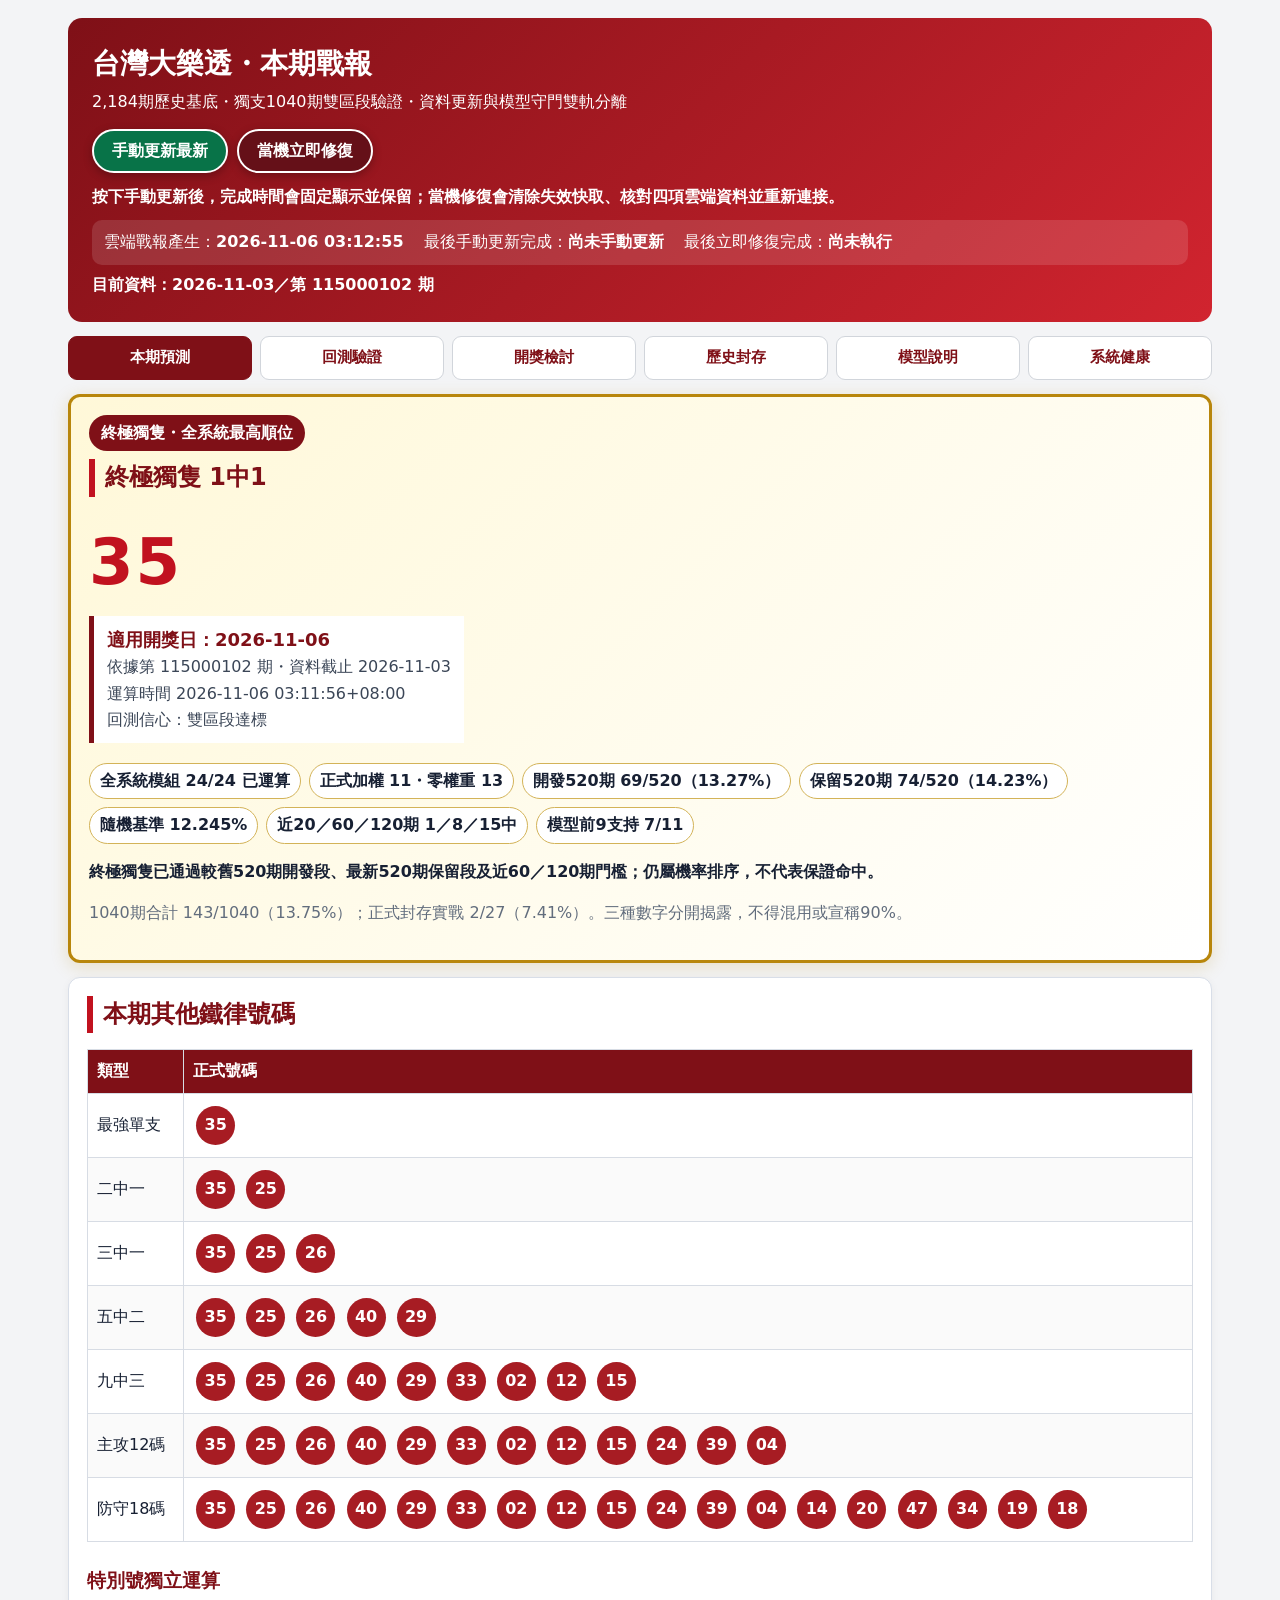
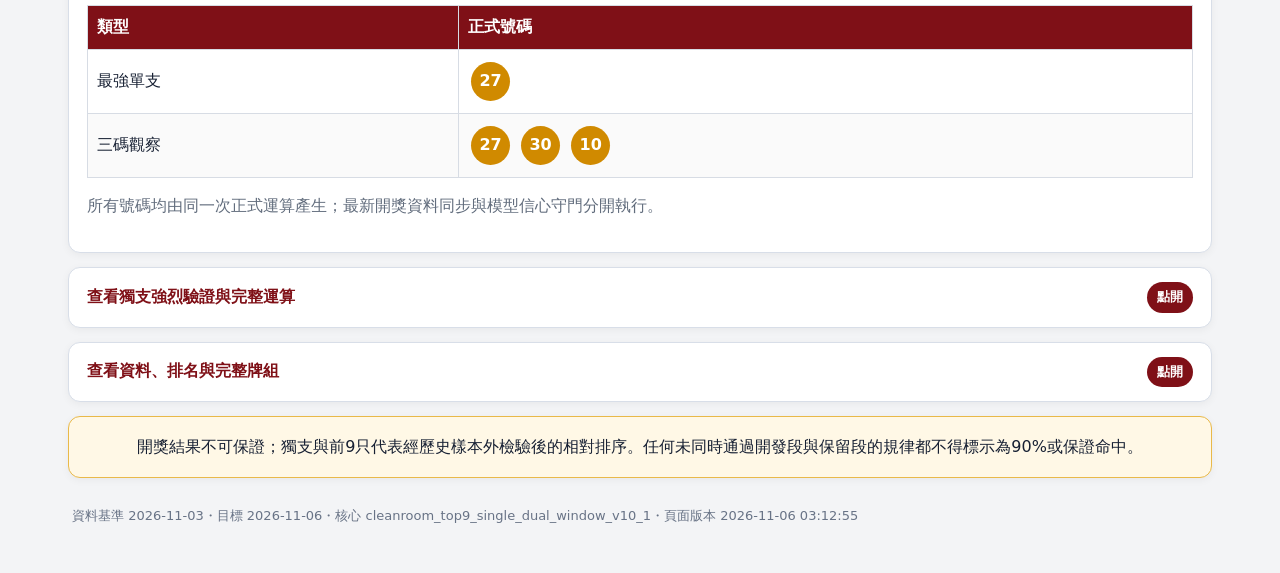
==== commit d0c75409: "大樂透每日預測日期與資料重算" ====
--- a/docs/index.html
+++ b/docs/index.html
@@ -1,18 +1,18 @@
 <!doctype html>
-<html lang="zh-Hant"><head><meta charset="utf-8"><meta name="viewport" content="width=device-width,initial-scale=1"><meta http-equiv="Cache-Control" content="no-cache, no-store, must-revalidate"><meta http-equiv="Pragma" content="no-cache"><meta http-equiv="Expires" content="0"><meta name="theme-color" content="#7f1017"><meta name="report-version" content="f09b03e5449a516e"><meta name="report-generated-at" content="2026-11-05T03:01:05+08:00"><link rel="manifest" href="manifest.webmanifest"><link rel="stylesheet" href="style.css"><title>台灣大樂透・本期戰報</title></head>
+<html lang="zh-Hant"><head><meta charset="utf-8"><meta name="viewport" content="width=device-width,initial-scale=1"><meta http-equiv="Cache-Control" content="no-cache, no-store, must-revalidate"><meta http-equiv="Pragma" content="no-cache"><meta http-equiv="Expires" content="0"><meta name="theme-color" content="#7f1017"><meta name="report-version" content="38e4e74b4d161081"><meta name="report-generated-at" content="2026-11-06T03:12:55+08:00"><link rel="manifest" href="manifest.webmanifest"><link rel="stylesheet" href="style.css"><title>台灣大樂透・本期戰報</title></head>
 <body><main>
 <header><h1>台灣大樂透・本期戰報</h1><div>2,184期歷史基底・獨支1040期雙區段驗證・資料更新與模型守門雙軌分離</div>
 <div class="app-actions"><button type="button" id="manual-refresh" class="cloud-button update-button">手動更新最新</button><button type="button" id="emergency-repair" class="cloud-button repair-button">當機立即修復</button></div>
 <div class="cloud-control-note">按下手動更新後，完成時間會固定顯示並保留；當機修復會清除失效快取、核對四項雲端資料並重新連接。</div>
-<div class="update-times"><span>雲端戰報產生：<strong id="cloud-generated-time">2026-11-05 03:01:05</strong></span><span>最後手動更新完成：<strong id="last-manual-update" data-manual-time>尚未手動更新</strong></span><span>最後立即修復完成：<strong id="last-repair-time" data-repair-time>尚未執行</strong></span></div>
+<div class="update-times"><span>雲端戰報產生：<strong id="cloud-generated-time">2026-11-06 03:12:55</strong></span><span>最後手動更新完成：<strong id="last-manual-update" data-manual-time>尚未手動更新</strong></span><span>最後立即修復完成：<strong id="last-repair-time" data-repair-time>尚未執行</strong></span></div>
 <div id="cloud-action-status" class="cloud-action-status" role="status" aria-live="polite">目前資料：2026-11-03／第 115000102 期</div><a id="cloud-repair-center" class="repair-center" href="https://github.com/pingshen670822/taiwan-lotto649-ironlaw-cloud/actions/workflows/cloud-watchdog.yml" target="_blank" rel="noopener">開啟雲端修復中心</a></header>
 <nav aria-label="戰報分類"><button type="button" data-tab="decision">本期預測</button><button type="button" data-tab="models">回測驗證</button><button type="button" data-tab="review">開獎檢討</button><button type="button" data-tab="monthly">歷史封存</button><button type="button" data-tab="verify">模型說明</button><button type="button" data-tab="iron">系統健康</button></nav>
 
 <section id="decision" class="tab active">
-<div class="band strong approved"><div class="badge">終極獨隻・全系統最高順位</div><h2>終極獨隻 1中1</h2><div class="number">35</div><div class="single-date"><b>適用開獎日：2026-11-06</b><br>依據第 115000102 期・資料截止 2026-11-03<br>運算時間 2026-11-05 03:00:06+08:00<br>回測信心：雙區段達標</div><div class="validation-seals"><span>全系統模組 24/24 已運算</span><span>正式加權 11・零權重 13</span><span>開發520期 69/520（13.27%）</span><span>保留520期 74/520（14.23%）</span><span>隨機基準 12.245%</span><span>近20／60／120期 1／8／15中</span><span>模型前9支持 7/11</span></div><p><b>終極獨隻已通過較舊520期開發段、最新520期保留段及近60／120期門檻；仍屬機率排序，不代表保證命中。</b></p><p class="note">1040期合計 143/1040（13.75%）；正式封存實戰 2/27（7.41%）。三種數字分開揭露，不得混用或宣稱90%。</p></div>
+<div class="band strong approved"><div class="badge">終極獨隻・全系統最高順位</div><h2>終極獨隻 1中1</h2><div class="number">35</div><div class="single-date"><b>適用開獎日：2026-11-06</b><br>依據第 115000102 期・資料截止 2026-11-03<br>運算時間 2026-11-06 03:11:56+08:00<br>回測信心：雙區段達標</div><div class="validation-seals"><span>全系統模組 24/24 已運算</span><span>正式加權 11・零權重 13</span><span>開發520期 69/520（13.27%）</span><span>保留520期 74/520（14.23%）</span><span>隨機基準 12.245%</span><span>近20／60／120期 1／8／15中</span><span>模型前9支持 7/11</span></div><p><b>終極獨隻已通過較舊520期開發段、最新520期保留段及近60／120期門檻；仍屬機率排序，不代表保證命中。</b></p><p class="note">1040期合計 143/1040（13.75%）；正式封存實戰 2/27（7.41%）。三種數字分開揭露，不得混用或宣稱90%。</p></div>
 <div class="band ironlaw-numbers"><h2>本期其他鐵律號碼</h2><div class="scroll"><table><thead><tr><th>類型</th><th>正式號碼</th></tr></thead><tbody><tr><td>最強單支</td><td><span class="ball ">35</span></td></tr><tr><td>二中一</td><td><span class="ball ">35</span> <span class="ball ">25</span></td></tr><tr><td>三中一</td><td><span class="ball ">35</span> <span class="ball ">25</span> <span class="ball ">26</span></td></tr><tr><td>五中二</td><td><span class="ball ">35</span> <span class="ball ">25</span> <span class="ball ">26</span> <span class="ball ">40</span> <span class="ball ">29</span></td></tr><tr><td>九中三</td><td><span class="ball ">35</span> <span class="ball ">25</span> <span class="ball ">26</span> <span class="ball ">40</span> <span class="ball ">29</span> <span class="ball ">33</span> <span class="ball ">02</span> <span class="ball ">12</span> <span class="ball ">15</span></td></tr><tr><td>主攻12碼</td><td><span class="ball ">35</span> <span class="ball ">25</span> <span class="ball ">26</span> <span class="ball ">40</span> <span class="ball ">29</span> <span class="ball ">33</span> <span class="ball ">02</span> <span class="ball ">12</span> <span class="ball ">15</span> <span class="ball ">24</span> <span class="ball ">39</span> <span class="ball ">04</span></td></tr><tr><td>防守18碼</td><td><span class="ball ">35</span> <span class="ball ">25</span> <span class="ball ">26</span> <span class="ball ">40</span> <span class="ball ">29</span> <span class="ball ">33</span> <span class="ball ">02</span> <span class="ball ">12</span> <span class="ball ">15</span> <span class="ball ">24</span> <span class="ball ">39</span> <span class="ball ">04</span> <span class="ball ">14</span> <span class="ball ">20</span> <span class="ball ">47</span> <span class="ball ">34</span> <span class="ball ">19</span> <span class="ball ">18</span></td></tr></tbody></table></div><h3>特別號獨立運算</h3><div class="scroll"><table><thead><tr><th>類型</th><th>正式號碼</th></tr></thead><tbody><tr><td>最強單支</td><td><span class="ball specialball">27</span></td></tr><tr><td>三碼觀察</td><td><span class="ball specialball">27</span> <span class="ball specialball">30</span> <span class="ball specialball">10</span></td></tr></tbody></table></div><p class="note">所有號碼均由同一次正式運算產生；最新開獎資料同步與模型信心守門分開執行。</p></div>
 <details class="report-details"><summary>查看獨支強烈驗證與完整運算</summary><div class="band"><h2>多項邏輯驗證</h2><div class="scroll"><table><thead><tr><th>檢查項目</th><th>結果</th></tr></thead><tbody><tr><td>獨支使用獨立1中1選擇器</td><td>通過</td></tr><tr><td>只用較舊520期選型，保留段不參與挑選</td><td>通過</td></tr><tr><td>全部已登錄模組完成本期運算</td><td>通過</td></tr><tr><td>未通過雙區段模組權重歸零</td><td>通過</td></tr><tr><td>開發520期與保留520期完整</td><td>通過</td></tr><tr><td>較舊520期開發段勝過隨機</td><td>通過</td></tr><tr><td>最新520期保留段勝過隨機</td><td>通過</td></tr><tr><td>禁止終極獨隻連續兩期使用同號</td><td>通過</td></tr><tr><td>近60期獨支命中率不低於隨機</td><td>通過</td></tr><tr><td>近120期獨支命中率不低於隨機</td><td>通過</td></tr><tr><td>至少半數模型列入前9</td><td>通過</td></tr><tr><td>至少三分之二模型列入前15</td><td>通過</td></tr><tr><td>未通過雙區段的軌跡候選全部排除</td><td>通過</td></tr><tr><td>正式發布守門通過</td><td>通過</td></tr><tr><td>禁止直接照抄上期開獎號</td><td>通過</td></tr></tbody></table></div></div><div class="band"><h2>全系統模組逐項運算</h2><p><b>全系統驗證後最高順位：35</b></p><p class="note">所有已登錄且可重現模組每日全部運算；核心模型依滾動成績受限加權，軌跡候選未同時通過兩個520期時權重固定為0，不准用未驗證模組拉高信心。</p><div class="scroll"><table><thead><tr><th>模組</th><th>類別</th><th>本期第一候選</th><th>最終權重</th><th>獨隻順位</th><th>狀態</th></tr></thead><tbody><tr><td>bayes_24</td><td>核心機率／順位模型</td><td><span class="ball ">14</span></td><td>7.39%</td><td>1</td><td>正式滾動加權</td></tr><tr><td>bayes_60</td><td>核心機率／順位模型</td><td><span class="ball ">04</span></td><td>8.79%</td><td>6</td><td>正式滾動加權</td></tr><tr><td>bayes_150</td><td>核心機率／順位模型</td><td><span class="ball ">25</span></td><td>10.70%</td><td>15</td><td>正式滾動加權</td></tr><tr><td>bayes_360</td><td>核心機率／順位模型</td><td><span class="ball ">25</span></td><td>15.99%</td><td>7</td><td>正式滾動加權</td></tr><tr><td>ewma_8</td><td>核心機率／順位模型</td><td><span class="ball ">25</span></td><td>4.67%</td><td>10</td><td>正式滾動加權</td></tr><tr><td>ewma_21</td><td>核心機率／順位模型</td><td><span class="ball ">25</span></td><td>8.35%</td><td>3</td><td>正式滾動加權</td></tr><tr><td>ewma_55</td><td>核心機率／順位模型</td><td><span class="ball ">25</span></td><td>7.30%</td><td>3</td><td>正式滾動加權</td></tr><tr><td>ewma_144</td><td>核心機率／順位模型</td><td><span class="ball ">25</span></td><td>16.71%</td><td>4</td><td>正式滾動加權</td></tr><tr><td>empirical_hazard</td><td>核心機率／順位模型</td><td><span class="ball ">05</span></td><td>4.61%</td><td>45</td><td>正式滾動加權</td></tr><tr><td>conditional_pair</td><td>核心機率／順位模型</td><td><span class="ball ">25</span></td><td>8.20%</td><td>17</td><td>正式滾動加權</td></tr><tr><td>regime_slope</td><td>核心機率／順位模型</td><td><span class="ball ">25</span></td><td>7.31%</td><td>1</td><td>正式滾動加權</td></tr><tr><td>frequency_60</td><td>軌跡／週期／拖牌候選</td><td><span class="ball ">04</span></td><td>0.00%</td><td>—</td><td>雙區段淘汰</td></tr><tr><td>frequency_240</td><td>軌跡／週期／拖牌候選</td><td><span class="ball ">25</span></td><td>0.00%</td><td>—</td><td>雙區段淘汰</td></tr><tr><td>weekday_cycle</td><td>軌跡／週期／拖牌候選</td><td><span class="ball ">41</span></td><td>0.00%</td><td>—</td><td>雙區段淘汰</td></tr><tr><td>transition_drag</td><td>軌跡／週期／拖牌候選</td><td><span class="ball ">26</span></td><td>0.00%</td><td>—</td><td>雙區段淘汰</td></tr><tr><td>two_step_drag</td><td>軌跡／週期／拖牌候選</td><td><span class="ball ">26</span></td><td>0.00%</td><td>—</td><td>雙區段淘汰</td></tr><tr><td>neighbor_track</td><td>軌跡／週期／拖牌候選</td><td><span class="ball ">29</span></td><td>0.00%</td><td>—</td><td>雙區段淘汰</td></tr><tr><td>interval_recurrence</td><td>軌跡／週期／拖牌候選</td><td><span class="ball ">25</span></td><td>0.00%</td><td>—</td><td>雙區段淘汰</td></tr><tr><td>cooccurrence_drag</td><td>軌跡／週期／拖牌候選</td><td><span class="ball ">30</span></td><td>0.00%</td><td>—</td><td>雙區段淘汰</td></tr><tr><td>multi_condition_equal</td><td>軌跡／週期／拖牌候選</td><td><span class="ball ">26</span></td><td>0.00%</td><td>—</td><td>雙區段淘汰</td></tr><tr><td>rolling_best_60</td><td>軌跡／週期／拖牌候選</td><td><span class="ball ">26</span></td><td>0.00%</td><td>—</td><td>雙區段淘汰</td></tr><tr><td>rolling_best_120</td><td>軌跡／週期／拖牌候選</td><td><span class="ball ">26</span></td><td>0.00%</td><td>—</td><td>雙區段淘汰</td></tr><tr><td>performance_vote_60</td><td>軌跡／週期／拖牌候選</td><td><span class="ball ">26</span></td><td>0.00%</td><td>—</td><td>雙區段淘汰</td></tr><tr><td>performance_vote_120</td><td>軌跡／週期／拖牌候選</td><td><span class="ball ">26</span></td><td>0.00%</td><td>—</td><td>雙區段淘汰</td></tr></tbody></table></div></div><div class="band"><h2>清楚分層推薦</h2><div class="grid"><div class="card primary"><div class="label">A級・唯一最強排序</div><div class="number-line"><span class="ball ">35</span></div></div><div class="card "><div class="label">B級・前三排序</div><div class="number-line"><span class="ball ">35</span> <span class="ball ">25</span> <span class="ball ">26</span></div></div><div class="card "><div class="label">C級・核心前九</div><div class="number-line"><span class="ball ">35</span> <span class="ball ">25</span> <span class="ball ">26</span> <span class="ball ">40</span> <span class="ball ">29</span> <span class="ball ">33</span> <span class="ball ">02</span> <span class="ball ">12</span> <span class="ball ">15</span></div></div><div class="card "><div class="label">D級・次高防守</div><div class="number-line"><span class="ball ">24</span> <span class="ball ">39</span> <span class="ball ">04</span> <span class="ball ">14</span> <span class="ball ">20</span> <span class="ball ">47</span> <span class="ball ">34</span> <span class="ball ">19</span> <span class="ball ">18</span></div></div><div class="card low"><div class="label">E級・低機率暫避</div><div class="number-line"><span class="ball avoid">01</span> <span class="ball avoid">07</span> <span class="ball avoid">09</span> <span class="ball avoid">17</span> <span class="ball avoid">28</span> <span class="ball avoid">31</span> <span class="ball avoid">32</span> <span class="ball avoid">42</span> <span class="ball avoid">44</span> <span class="ball avoid">46</span></div></div></div></div></details>
-<details class="report-details"><summary>查看資料、排名與完整牌組</summary><div class="band"><h2>本期資料</h2><div class="grid"><div class="card"><div class="label">預測目標日</div><div class="value">2026-11-06</div></div><div class="card"><div class="label">歷史資料截止日</div><div class="value">2026-11-03</div></div><div class="card"><div class="label">依據期別</div><div class="value">第 115000102 期</div></div><div class="card"><div class="label">使用歷史期數</div><div class="value">2,184期</div></div><div class="card"><div class="label">戰報產生時間</div><div class="value">2026-11-05 03:01:05</div></div></div></div><div class="band"><h2>內部前18名診斷</h2><p class="note">此表為運算順位與校準值，不代表中獎保證。</p><div class="scroll"><table><thead><tr><th>順位</th><th>號碼</th><th>校準機率</th></tr></thead><tbody><tr><td>1</td><td><span class="ball sub">35</span></td><td>12.691%</td></tr><tr><td>2</td><td><span class="ball sub">25</span></td><td>13.181%</td></tr><tr><td>3</td><td><span class="ball sub">26</span></td><td>12.720%</td></tr><tr><td>4</td><td><span class="ball sub">40</span></td><td>12.710%</td></tr><tr><td>5</td><td><span class="ball sub">29</span></td><td>12.661%</td></tr><tr><td>6</td><td><span class="ball sub">33</span></td><td>12.629%</td></tr><tr><td>7</td><td><span class="ball sub">02</span></td><td>12.609%</td></tr><tr><td>8</td><td><span class="ball sub">12</span></td><td>12.598%</td></tr><tr><td>9</td><td><span class="ball sub">15</span></td><td>12.580%</td></tr><tr><td>10</td><td><span class="ball sub">24</span></td><td>12.536%</td></tr><tr><td>11</td><td><span class="ball sub">39</span></td><td>12.522%</td></tr><tr><td>12</td><td><span class="ball sub">04</span></td><td>12.511%</td></tr><tr><td>13</td><td><span class="ball sub">14</span></td><td>12.496%</td></tr><tr><td>14</td><td><span class="ball sub">20</span></td><td>12.494%</td></tr><tr><td>15</td><td><span class="ball sub">47</span></td><td>12.482%</td></tr><tr><td>16</td><td><span class="ball sub">34</span></td><td>12.476%</td></tr><tr><td>17</td><td><span class="ball sub">19</span></td><td>12.421%</td></tr><tr><td>18</td><td><span class="ball sub">18</span></td><td>12.363%</td></tr></tbody></table></div></div><div class="band"><h2>八組結構平衡建議</h2><div class="grid"><div class="card"><div class="label">第1組</div><div class="number-line"><span class="ball ">02</span> <span class="ball ">12</span> <span class="ball ">25</span> <span class="ball ">26</span> <span class="ball ">35</span> <span class="ball ">40</span></div></div><div class="card"><div class="label">第2組</div><div class="number-line"><span class="ball ">02</span> <span class="ball ">15</span> <span class="ball ">25</span> <span class="ball ">26</span> <span class="ball ">29</span> <span class="ball ">40</span></div></div><div class="card"><div class="label">第3組</div><div class="number-line"><span class="ball ">12</span> <span class="ball ">15</span> <span class="ball ">25</span> <span class="ball ">26</span> <span class="ball ">29</span> <span class="ball ">35</span></div></div><div class="card"><div class="label">第4組</div><div class="number-line"><span class="ball ">12</span> <span class="ball ">15</span> <span class="ball ">25</span> <span class="ball ">26</span> <span class="ball ">33</span> <span class="ball ">40</span></div></div><div class="card"><div class="label">第5組</div><div class="number-line"><span class="ball ">15</span> <span class="ball ">24</span> <span class="ball ">25</span> <span class="ball ">26</span> <span class="ball ">35</span> <span class="ball ">40</span></div></div><div class="card"><div class="label">第6組</div><div class="number-line"><span class="ball ">02</span> <span class="ball ">15</span> <span class="ball ">25</span> <span class="ball ">26</span> <span class="ball ">33</span> <span class="ball ">35</span></div></div><div class="card"><div class="label">第7組</div><div class="number-line"><span class="ball ">02</span> <span class="ball ">12</span> <span class="ball ">25</span> <span class="ball ">26</span> <span class="ball ">29</span> <span class="ball ">33</span></div></div><div class="card"><div class="label">第8組</div><div class="number-line"><span class="ball ">02</span> <span class="ball ">24</span> <span class="ball ">25</span> <span class="ball ">29</span> <span class="ball ">35</span> <span class="ball ">40</span></div></div></div></div><div class="band warning"><h2>下期低機率暫避</h2><p class="note">只做風險排序，不代表絕對不開；與主攻牌完全分離。</p><div class="grid"><div class="card low"><div class="label">五不中</div><div class="number-line"><span class="ball avoid">07</span> <span class="ball avoid">17</span> <span class="ball avoid">31</span> <span class="ball avoid">42</span> <span class="ball avoid">44</span></div></div><div class="card low"><div class="label">十不中</div><div class="number-line"><span class="ball avoid">01</span> <span class="ball avoid">07</span> <span class="ball avoid">09</span> <span class="ball avoid">17</span> <span class="ball avoid">28</span> <span class="ball avoid">31</span> <span class="ball avoid">32</span> <span class="ball avoid">42</span> <span class="ball avoid">44</span> <span class="ball avoid">46</span></div></div><div class="card low"><div class="label">十五不中</div><div class="number-line"><span class="ball avoid">01</span> <span class="ball avoid">07</span> <span class="ball avoid">09</span> <span class="ball avoid">10</span> <span class="ball avoid">17</span> <span class="ball avoid">21</span> <span class="ball avoid">27</span> <span class="ball avoid">28</span> <span class="ball avoid">31</span> <span class="ball avoid">32</span> <span class="ball avoid">37</span> <span class="ball avoid">42</span> <span class="ball avoid">44</span> <span class="ball avoid">45</span> <span class="ball avoid">46</span></div></div></div></div></details>
+<details class="report-details"><summary>查看資料、排名與完整牌組</summary><div class="band"><h2>本期資料</h2><div class="grid"><div class="card"><div class="label">預測目標日</div><div class="value">2026-11-06</div></div><div class="card"><div class="label">歷史資料截止日</div><div class="value">2026-11-03</div></div><div class="card"><div class="label">依據期別</div><div class="value">第 115000102 期</div></div><div class="card"><div class="label">使用歷史期數</div><div class="value">2,184期</div></div><div class="card"><div class="label">戰報產生時間</div><div class="value">2026-11-06 03:12:55</div></div></div></div><div class="band"><h2>內部前18名診斷</h2><p class="note">此表為運算順位與校準值，不代表中獎保證。</p><div class="scroll"><table><thead><tr><th>順位</th><th>號碼</th><th>校準機率</th></tr></thead><tbody><tr><td>1</td><td><span class="ball sub">35</span></td><td>12.691%</td></tr><tr><td>2</td><td><span class="ball sub">25</span></td><td>13.181%</td></tr><tr><td>3</td><td><span class="ball sub">26</span></td><td>12.720%</td></tr><tr><td>4</td><td><span class="ball sub">40</span></td><td>12.710%</td></tr><tr><td>5</td><td><span class="ball sub">29</span></td><td>12.661%</td></tr><tr><td>6</td><td><span class="ball sub">33</span></td><td>12.629%</td></tr><tr><td>7</td><td><span class="ball sub">02</span></td><td>12.609%</td></tr><tr><td>8</td><td><span class="ball sub">12</span></td><td>12.598%</td></tr><tr><td>9</td><td><span class="ball sub">15</span></td><td>12.580%</td></tr><tr><td>10</td><td><span class="ball sub">24</span></td><td>12.536%</td></tr><tr><td>11</td><td><span class="ball sub">39</span></td><td>12.522%</td></tr><tr><td>12</td><td><span class="ball sub">04</span></td><td>12.511%</td></tr><tr><td>13</td><td><span class="ball sub">14</span></td><td>12.496%</td></tr><tr><td>14</td><td><span class="ball sub">20</span></td><td>12.494%</td></tr><tr><td>15</td><td><span class="ball sub">47</span></td><td>12.482%</td></tr><tr><td>16</td><td><span class="ball sub">34</span></td><td>12.476%</td></tr><tr><td>17</td><td><span class="ball sub">19</span></td><td>12.421%</td></tr><tr><td>18</td><td><span class="ball sub">18</span></td><td>12.363%</td></tr></tbody></table></div></div><div class="band"><h2>八組結構平衡建議</h2><div class="grid"><div class="card"><div class="label">第1組</div><div class="number-line"><span class="ball ">02</span> <span class="ball ">12</span> <span class="ball ">25</span> <span class="ball ">26</span> <span class="ball ">35</span> <span class="ball ">40</span></div></div><div class="card"><div class="label">第2組</div><div class="number-line"><span class="ball ">02</span> <span class="ball ">15</span> <span class="ball ">25</span> <span class="ball ">26</span> <span class="ball ">29</span> <span class="ball ">40</span></div></div><div class="card"><div class="label">第3組</div><div class="number-line"><span class="ball ">12</span> <span class="ball ">15</span> <span class="ball ">25</span> <span class="ball ">26</span> <span class="ball ">29</span> <span class="ball ">35</span></div></div><div class="card"><div class="label">第4組</div><div class="number-line"><span class="ball ">12</span> <span class="ball ">15</span> <span class="ball ">25</span> <span class="ball ">26</span> <span class="ball ">33</span> <span class="ball ">40</span></div></div><div class="card"><div class="label">第5組</div><div class="number-line"><span class="ball ">15</span> <span class="ball ">24</span> <span class="ball ">25</span> <span class="ball ">26</span> <span class="ball ">35</span> <span class="ball ">40</span></div></div><div class="card"><div class="label">第6組</div><div class="number-line"><span class="ball ">02</span> <span class="ball ">15</span> <span class="ball ">25</span> <span class="ball ">26</span> <span class="ball ">33</span> <span class="ball ">35</span></div></div><div class="card"><div class="label">第7組</div><div class="number-line"><span class="ball ">02</span> <span class="ball ">12</span> <span class="ball ">25</span> <span class="ball ">26</span> <span class="ball ">29</span> <span class="ball ">33</span></div></div><div class="card"><div class="label">第8組</div><div class="number-line"><span class="ball ">02</span> <span class="ball ">24</span> <span class="ball ">25</span> <span class="ball ">29</span> <span class="ball ">35</span> <span class="ball ">40</span></div></div></div></div><div class="band warning"><h2>下期低機率暫避</h2><p class="note">只做風險排序，不代表絕對不開；與主攻牌完全分離。</p><div class="grid"><div class="card low"><div class="label">五不中</div><div class="number-line"><span class="ball avoid">07</span> <span class="ball avoid">17</span> <span class="ball avoid">31</span> <span class="ball avoid">42</span> <span class="ball avoid">44</span></div></div><div class="card low"><div class="label">十不中</div><div class="number-line"><span class="ball avoid">01</span> <span class="ball avoid">07</span> <span class="ball avoid">09</span> <span class="ball avoid">17</span> <span class="ball avoid">28</span> <span class="ball avoid">31</span> <span class="ball avoid">32</span> <span class="ball avoid">42</span> <span class="ball avoid">44</span> <span class="ball avoid">46</span></div></div><div class="card low"><div class="label">十五不中</div><div class="number-line"><span class="ball avoid">01</span> <span class="ball avoid">07</span> <span class="ball avoid">09</span> <span class="ball avoid">10</span> <span class="ball avoid">17</span> <span class="ball avoid">21</span> <span class="ball avoid">27</span> <span class="ball avoid">28</span> <span class="ball avoid">31</span> <span class="ball avoid">32</span> <span class="ball avoid">37</span> <span class="ball avoid">42</span> <span class="ball avoid">44</span> <span class="ball avoid">45</span> <span class="ball avoid">46</span></div></div></div></div></details>
 </section>
 
 <section id="models" class="tab"><div class="band"><h2>獨立1中1與前9碼走步回測</h2><div class="grid"><div class="card primary"><div class="label">獨支較舊520期開發段</div><div class="value">69/520（13.27%）</div><div class="note">必須勝過隨機 12.245%</div></div><div class="card primary"><div class="label">獨支最新520期保留段</div><div class="value">74/520（14.23%）</div><div class="note">禁止只挑這段漂亮數字</div></div><div class="card"><div class="label">獨支近20／60／120期</div><div class="value">1／8／15中</div><div class="note">只使用各期開獎前資料</div></div><div class="card"><div class="label">前9碼1040期平均命中</div><div class="value">1.125</div><div class="note">隨機基準 1.102</div></div><div class="card"><div class="label">最近20期前9平均命中</div><div class="value">1.0</div><div class="note">短期表現獨立監控</div></div><div class="card"><div class="label">第10–15名平均外溢</div><div class="value">0.7135</div><div class="note">外溢不算前9成功</div></div></div></div><div class="band"><h2>軌跡、週期與拖牌雙區段稽核</h2><p><b>沒有任何受測軌跡、週期或拖牌方法同時通過兩段驗證</b></p><p class="note">准入規則：較舊520期與最新520期必須同時高於6/49（12.2449%）；只在近期漂亮的一律淘汰。</p><div class="scroll"><table><thead><tr><th>受測規則</th><th>開發520期</th><th>保留520期</th><th>近20／60／120中</th><th>下期候選</th><th>結果</th></tr></thead><tbody><tr><td>60期頻率</td><td>60/520（11.54%）</td><td>67/520（12.88%）</td><td>1／7／12</td><td>4</td><td>淘汰</td></tr><tr><td>240期頻率</td><td>58/520（11.15%）</td><td>63/520（12.12%）</td><td>4／12／20</td><td>25</td><td>淘汰</td></tr><tr><td>開獎星期週期</td><td>64/520（12.31%）</td><td>51/520（9.81%）</td><td>1／3／9</td><td>41</td><td>淘汰</td></tr><tr><td>一階拖牌</td><td>56/520（10.77%）</td><td>68/520（13.08%）</td><td>2／12／18</td><td>26</td><td>淘汰</td></tr><tr><td>二階拖牌</td><td>57/520（10.96%）</td><td>53/520（10.19%）</td><td>1／6／12</td><td>26</td><td>淘汰</td></tr><tr><td>鄰號軌跡</td><td>56/520（10.77%）</td><td>60/520（11.54%）</td><td>3／10／15</td><td>29</td><td>淘汰</td></tr><tr><td>間隔復現</td><td>67/520（12.88%）</td><td>54/520（10.38%）</td><td>3／5／14</td><td>25</td><td>淘汰</td></tr><tr><td>共現拖牌</td><td>58/520（11.15%）</td><td>65/520（12.50%）</td><td>5／12／20</td><td>30</td><td>淘汰</td></tr><tr><td>多條件等權</td><td>58/520（11.15%）</td><td>72/520（13.85%）</td><td>2／13／23</td><td>26</td><td>淘汰</td></tr><tr><td>近60期最佳規則切換</td><td>61/520（11.73%）</td><td>60/520（11.54%）</td><td>2／8／14</td><td>26</td><td>淘汰</td></tr><tr><td>近120期最佳規則切換</td><td>53/520（10.19%）</td><td>63/520（12.12%）</td><td>2／10／15</td><td>26</td><td>淘汰</td></tr><tr><td>近60期績效投票</td><td>59/520（11.35%）</td><td>62/520（11.92%）</td><td>2／9／19</td><td>26</td><td>淘汰</td></tr><tr><td>近120期績效投票</td><td>54/520（10.38%）</td><td>64/520（12.31%）</td><td>2／11／19</td><td>26</td><td>淘汰</td></tr></tbody></table></div></div><div class="band"><h2>第10名後問題專項檢測</h2><article class="pack"><div class="pack-title">本期前9精準壓縮</div><p>升入 <span class="ball ">33</span> <span class="ball ">02</span> <span class="ball ">12</span>　撤出 <span class="ball avoid">39</span> <span class="ball avoid">04</span> <span class="ball avoid">14</span></p><small>固定邊界4席；上期號在前9最多3席</small></article><div class="scroll"><table><thead><tr><th>開獎日</th><th>前9命中</th><th>第10–15名外溢</th><th>六顆實開順位</th><th>撤換數</th><th>升入前9</th><th>撤出前9</th></tr></thead><tbody><tr><td>2026-10-02</td><td>2</td><td>0</td><td>3、7、16、18、20、36</td><td>4</td><td><span class="ball ">19</span> <span class="ball ">14</span> <span class="ball ">33</span> <span class="ball ">02</span></td><td><span class="ball avoid">18</span> <span class="ball avoid">29</span> <span class="ball avoid">13</span> <span class="ball avoid">24</span></td></tr><tr><td>2026-10-06</td><td>0</td><td>2</td><td>10、13、18、26、29、44</td><td>4</td><td><span class="ball ">47</span> <span class="ball ">19</span> <span class="ball ">24</span></td><td><span class="ball avoid">18</span> <span class="ball avoid">29</span> <span class="ball avoid">20</span></td></tr><tr><td>2026-10-09</td><td>0</td><td>1</td><td>10、28、30、38、42、47</td><td>4</td><td><span class="ball ">29</span> <span class="ball ">47</span> <span class="ball ">39</span> <span class="ball ">06</span></td><td><span class="ball avoid">25</span> <span class="ball avoid">15</span> <span class="ball avoid">04</span> <span class="ball avoid">18</span></td></tr><tr><td>2026-10-13</td><td>2</td><td>0</td><td>3、9、17、19、25、49</td><td>4</td><td><span class="ball ">18</span> <span class="ball ">39</span> <span class="ball ">19</span> <span class="ball ">47</span></td><td><span class="ball avoid">12</span> <span class="ball avoid">14</span> <span class="ball avoid">04</span> <span class="ball avoid">29</span></td></tr><tr><td>2026-10-16</td><td>1</td><td>0</td><td>5、20、25、30、32、36</td><td>4</td><td><span class="ball ">04</span> <span class="ball ">36</span> <span class="ball ">18</span> <span class="ball ">29</span></td><td><span class="ball avoid">47</span> <span class="ball avoid">12</span> <span class="ball avoid">20</span> <span class="ball avoid">03</span></td></tr><tr><td>2026-10-20</td><td>0</td><td>0</td><td>18、20、23、27、28、38</td><td>4</td><td><span class="ball ">18</span> <span class="ball ">03</span> <span class="ball ">29</span> <span class="ball ">04</span></td><td><span class="ball avoid">14</span> <span class="ball avoid">47</span> <span class="ball avoid">20</span> <span class="ball avoid">06</span></td></tr><tr><td>2026-10-23</td><td>1</td><td>1</td><td>7、10、35、40、42、45</td><td>4</td><td><span class="ball ">20</span> <span class="ball ">33</span> <span class="ball ">14</span> <span class="ball ">29</span></td><td><span class="ball avoid">40</span> <span class="ball avoid">12</span> <span class="ball avoid">06</span> <span class="ball avoid">47</span></td></tr><tr><td>2026-10-27</td><td>1</td><td>0</td><td>6、31、32、33、35、36</td><td>4</td><td><span class="ball ">14</span> <span class="ball ">47</span> <span class="ball ">02</span> <span class="ball ">06</span></td><td><span class="ball avoid">15</span> <span class="ball avoid">20</span> <span class="ball avoid">19</span> <span class="ball avoid">12</span></td></tr><tr><td>2026-10-30</td><td>1</td><td>1</td><td>4、14、21、39、40、44</td><td>4</td><td><span class="ball ">20</span> <span class="ball ">47</span> <span class="ball ">16</span> <span class="ball ">06</span></td><td><span class="ball avoid">33</span> <span class="ball avoid">15</span> <span class="ball avoid">12</span> <span class="ball avoid">19</span></td></tr><tr><td>2026-11-03</td><td>1</td><td>0</td><td>1、16、18、20、29、40</td><td>4</td><td><span class="ball ">20</span> <span class="ball ">12</span> <span class="ball ">19</span> <span class="ball ">47</span></td><td><span class="ball avoid">15</span> <span class="ball avoid">04</span> <span class="ball avoid">33</span> <span class="ball avoid">34</span></td></tr></tbody></table></div></div><details class="report-details"><summary>查看逐模組錯誤檢討與滾動調整</summary><div class="band"><h2>前9碼三層滾動權重</h2><div class="scroll"><table><thead><tr><th>模型</th><th>最終權重</th><th>近20前9命中</th><th>近60前9命中</th><th>近120前9命中</th><th>近20外溢</th><th>連續零命中</th><th>對數損失</th></tr></thead><tbody><tr><td>bayes_24</td><td>7.39%</td><td>1.000</td><td>0.967</td><td>0.975</td><td>0.700</td><td>0</td><td>0.373201</td></tr><tr><td>bayes_60</td><td>8.79%</td><td>1.000</td><td>1.033</td><td>1.133</td><td>0.750</td><td>0</td><td>0.372773</td></tr><tr><td>bayes_150</td><td>10.70%</td><td>1.150</td><td>1.067</td><td>1.050</td><td>0.800</td><td>0</td><td>0.372499</td></tr><tr><td>bayes_360</td><td>15.99%</td><td>1.350</td><td>1.150</td><td>1.042</td><td>0.550</td><td>0</td><td>0.372539</td></tr><tr><td>ewma_8</td><td>4.67%</td><td>0.950</td><td>1.067</td><td>1.092</td><td>0.700</td><td>0</td><td>0.399886</td></tr><tr><td>ewma_21</td><td>8.35%</td><td>1.100</td><td>1.050</td><td>1.042</td><td>0.650</td><td>0</td><td>0.380938</td></tr><tr><td>ewma_55</td><td>7.30%</td><td>0.950</td><td>1.083</td><td>1.083</td><td>1.000</td><td>0</td><td>0.375115</td></tr><tr><td>ewma_144</td><td>16.71%</td><td>1.300</td><td>1.183</td><td>1.150</td><td>0.600</td><td>0</td><td>0.373197</td></tr><tr><td>empirical_hazard</td><td>4.61%</td><td>0.750</td><td>1.033</td><td>1.050</td><td>0.950</td><td>0</td><td>0.375704</td></tr><tr><td>conditional_pair</td><td>8.20%</td><td>1.000</td><td>1.067</td><td>1.142</td><td>1.000</td><td>0</td><td>0.374997</td></tr><tr><td>regime_slope</td><td>7.31%</td><td>0.950</td><td>1.017</td><td>1.075</td><td>0.900</td><td>0</td><td>0.372947</td></tr></tbody></table></div></div><div class="band"><h2>主號模型錯誤追責</h2><div class="scroll"><table><thead><tr><th>模型</th><th>原第一名</th><th>1中1</th><th>前9命中</th><th>命中號</th><th>權重變動</th><th>處置</th></tr></thead><tbody><tr><td>bayes_24</td><td><span class="ball ">35</span></td><td>未中</td><td>1</td><td><span class="ball gold">25</span></td><td>7.32% → 7.39%</td><td>失敗但受權重上限約束，列入下期監控</td></tr><tr><td>bayes_60</td><td><span class="ball ">26</span></td><td>未中</td><td>2</td><td><span class="ball gold">25</span> <span class="ball gold">29</span></td><td>8.75% → 8.79%</td><td>通過，依滾動成績調整</td></tr><tr><td>bayes_150</td><td><span class="ball ">25</span></td><td>命中</td><td>2</td><td><span class="ball gold">25</span> <span class="ball gold">39</span></td><td>10.39% → 10.70%</td><td>失敗但受權重上限約束，列入下期監控</td></tr><tr><td>bayes_360</td><td><span class="ball ">25</span></td><td>命中</td><td>3</td><td><span class="ball gold">25</span> <span class="ball gold">29</span> <span class="ball gold">39</span></td><td>15.77% → 15.99%</td><td>失敗但受權重上限約束，列入下期監控</td></tr><tr><td>ewma_8</td><td><span class="ball ">40</span></td><td>未中</td><td>1</td><td><span class="ball gold">25</span></td><td>5.67% → 4.67%</td><td>失敗降權／重新校準</td></tr><tr><td>ewma_21</td><td><span class="ball ">25</span></td><td>命中</td><td>1</td><td><span class="ball gold">25</span></td><td>8.68% → 8.35%</td><td>失敗降權／重新校準</td></tr><tr><td>ewma_55</td><td><span class="ball ">25</span></td><td>命中</td><td>1</td><td><span class="ball gold">25</span></td><td>7.98% → 7.30%</td><td>通過，依滾動成績調整</td></tr><tr><td>ewma_144</td><td><span class="ball ">25</span></td><td>命中</td><td>3</td><td><span class="ball gold">25</span> <span class="ball gold">29</span> <span class="ball gold">39</span></td><td>14.91% → 16.71%</td><td>失敗但受權重上限約束，列入下期監控</td></tr><tr><td>empirical_hazard</td><td><span class="ball ">26</span></td><td>未中</td><td>1</td><td><span class="ball gold">02</span></td><td>4.38% → 4.61%</td><td>通過，依滾動成績調整</td></tr><tr><td>conditional_pair</td><td><span class="ball ">25</span></td><td>命中</td><td>1</td><td><span class="ball gold">25</span></td><td>8.09% → 8.20%</td><td>通過，依滾動成績調整</td></tr><tr><td>regime_slope</td><td><span class="ball ">35</span></td><td>未中</td><td>1</td><td><span class="ball gold">25</span></td><td>8.06% → 7.31%</td><td>失敗降權／重新校準</td></tr></tbody></table></div></div><div class="band"><h2>特別號模型錯誤追責</h2><div class="scroll"><table><thead><tr><th>模型</th><th>原第一名</th><th>1中1</th><th>前三命中</th><th>權重變動</th><th>處置</th></tr></thead><tbody><tr><td>bayes_24</td><td><span class="ball specialball">27</span></td><td>未中</td><td>0</td><td>12.78% → 11.36%</td><td>失敗降權／重新校準</td></tr><tr><td>bayes_60</td><td><span class="ball specialball">30</span></td><td>未中</td><td>0</td><td>13.04% → 10.43%</td><td>失敗降權／重新校準</td></tr><tr><td>bayes_150</td><td><span class="ball specialball">30</span></td><td>未中</td><td>0</td><td>12.16% → 9.74%</td><td>失敗降權／重新校準</td></tr><tr><td>bayes_360</td><td><span class="ball specialball">27</span></td><td>未中</td><td>1</td><td>12.09% → 19.80%</td><td>通過，依滾動成績調整</td></tr><tr><td>ewma_8</td><td><span class="ball specialball">27</span></td><td>未中</td><td>0</td><td>4.34% → 3.96%</td><td>失敗降權／重新校準</td></tr><tr><td>ewma_21</td><td><span class="ball specialball">30</span></td><td>未中</td><td>0</td><td>10.31% → 8.19%</td><td>失敗降權／重新校準</td></tr><tr><td>ewma_55</td><td><span class="ball specialball">30</span></td><td>未中</td><td>0</td><td>13.07% → 10.51%</td><td>失敗降權／重新校準</td></tr><tr><td>ewma_144</td><td><span class="ball specialball">30</span></td><td>未中</td><td>0</td><td>12.63% → 10.13%</td><td>失敗降權／重新校準</td></tr><tr><td>empirical_hazard</td><td><span class="ball specialball">10</span></td><td>未中</td><td>1</td><td>9.58% → 15.87%</td><td>通過，依滾動成績調整</td></tr></tbody></table></div></div></details></section>
@@ -25,5 +25,5 @@
 
 <section id="iron" class="tab"><div class="band"><h2>系統健康</h2><div class="grid"><div class="card"><div class="label">資料日期／期別</div><div class="value">2026-11-03／第 115000102 期</div></div><div class="card"><div class="label">預測守門</div><div class="value ok">已通過</div></div><div class="card"><div class="label">雲端主更新</div><div class="value ok">每3小時＋開獎後密集檢查</div></div><div class="card"><div class="label">第二層自主修復</div><div class="value ok">逾時或失敗自動啟動</div></div></div></div><div class="band"><h2>台灣大樂透規則核對</h2><p>每期由1至49開出6個主號，另開1個特別號；資料必須同時通過期別、日期、六顆主號與特別號完整性驗證。</p></div><div class="band"><h2>鐵律守門</h2><ol><li>只准使用官方開獎資料，禁止假資料與未來資料</li><li>預測封存後不可因開獎結果修改</li><li>開獎後先結算，再檢討所有模型，最後全量重算</li><li>回測嚴格按時間順序，禁止偷看未來</li><li>軌跡與拖牌規則必須通過開發／保留雙區段，禁止挑漂亮區段</li><li>主攻、暫避、開獎檢討、歷史封存分區顯示</li><li>抓號失敗保留最後有效版本，絕不以不完整資料覆寫</li><li>開獎後2小時未更新，立即啟動自主修復並持續重試</li></ol><h3>生命週期</h3><p>官方資料 → 完整性驗證 → 上期結算 → 模組追責 → 1040期雙區段重測 → 軌跡規律稽核 → 健康檢查 → 戰報生成 → 手機同步 → 失敗時第二層救援</p><p><a href="integrity_audit.json" target="_blank" rel="noopener">每日完整性稽核</a>　<a href="single_pattern_audit.json" target="_blank" rel="noopener">獨支軌跡規律稽核</a>　<a href="self_test_report.json" target="_blank" rel="noopener">全系統自測</a></p></div></section>
 
-<div class="band warning notice">開獎結果不可保證；獨支與前9只代表經歷史樣本外檢驗後的相對排序。任何未同時通過開發段與保留段的規律都不得標示為90%或保證命中。</div><footer>資料基準 2026-11-03・目標 2026-11-06・核心 cleanroom_top9_single_dual_window_v10_1・頁面版本 2026-11-05 03:01:05</footer>
+<div class="band warning notice">開獎結果不可保證；獨支與前9只代表經歷史樣本外檢驗後的相對排序。任何未同時通過開發段與保留段的規律都不得標示為90%或保證命中。</div><footer>資料基準 2026-11-03・目標 2026-11-06・核心 cleanroom_top9_single_dual_window_v10_1・頁面版本 2026-11-06 03:12:55</footer>
 </main><script src="app.js"></script></body></html>
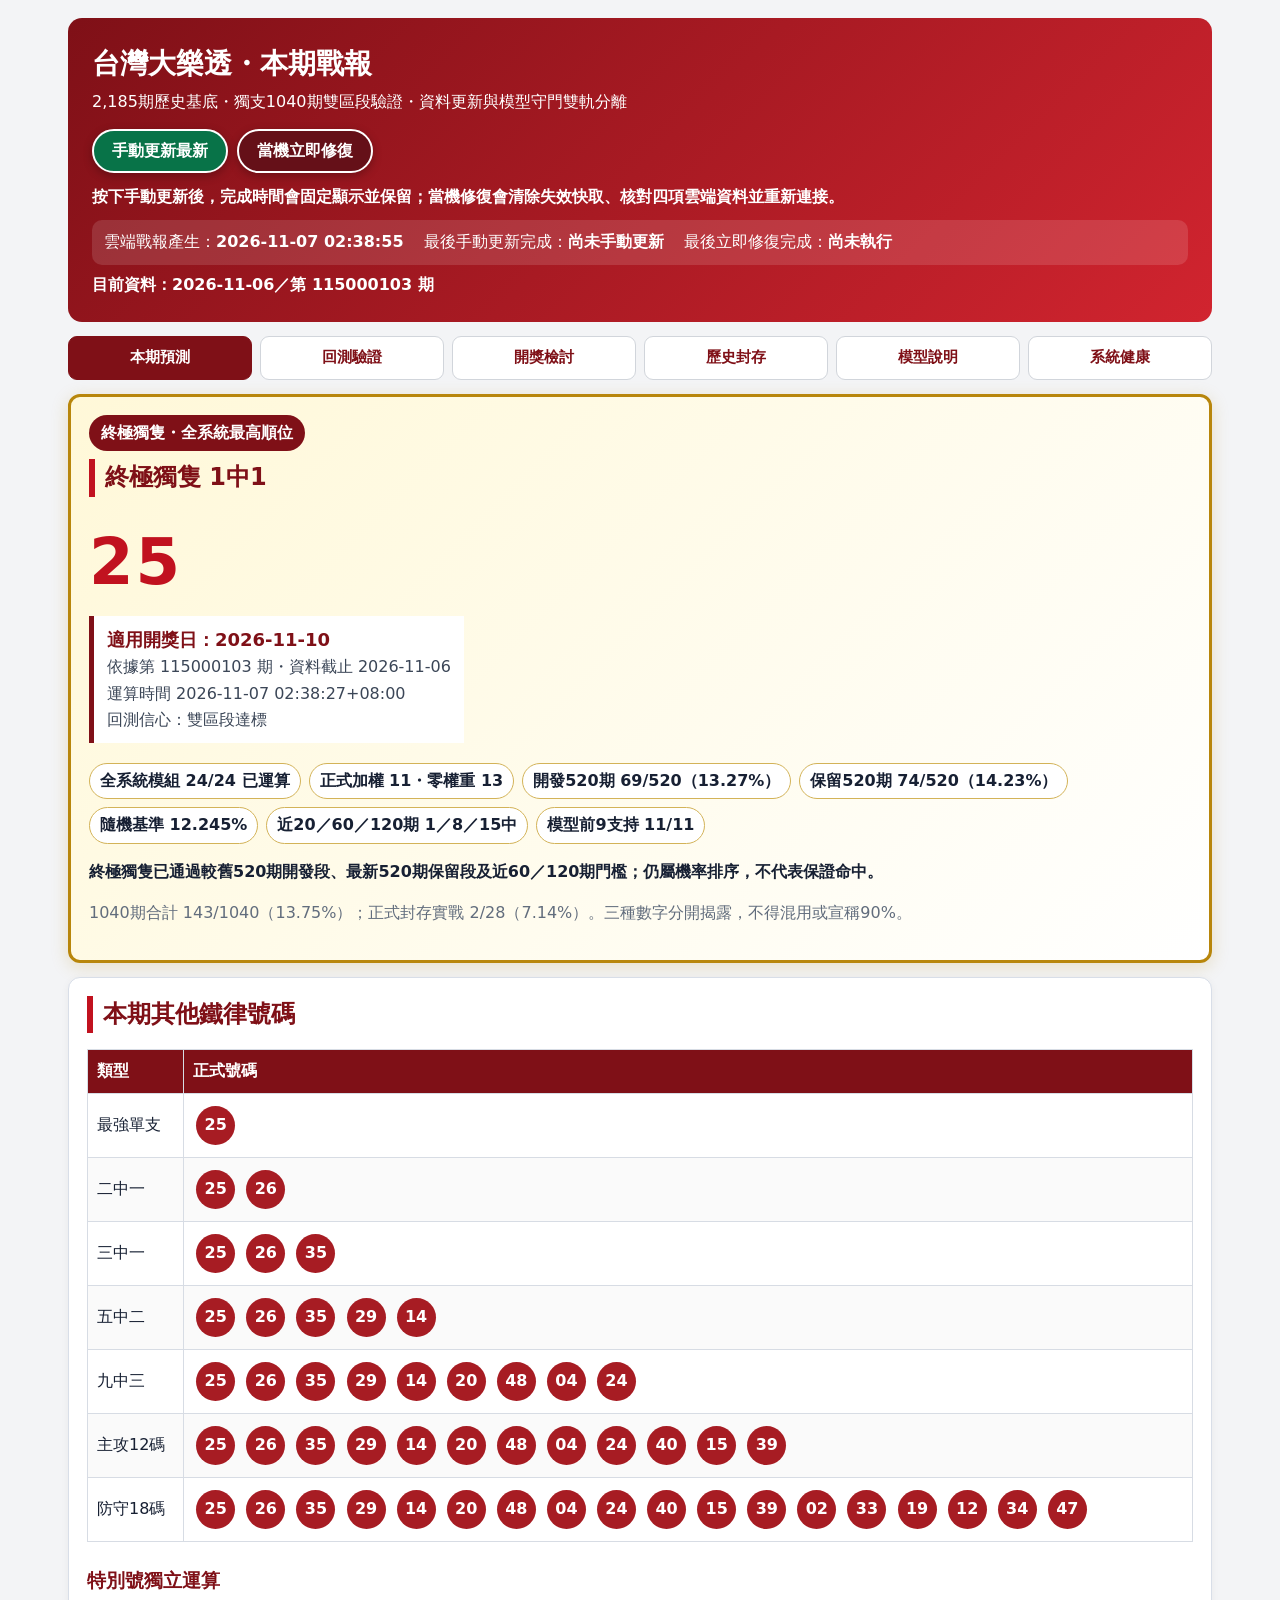
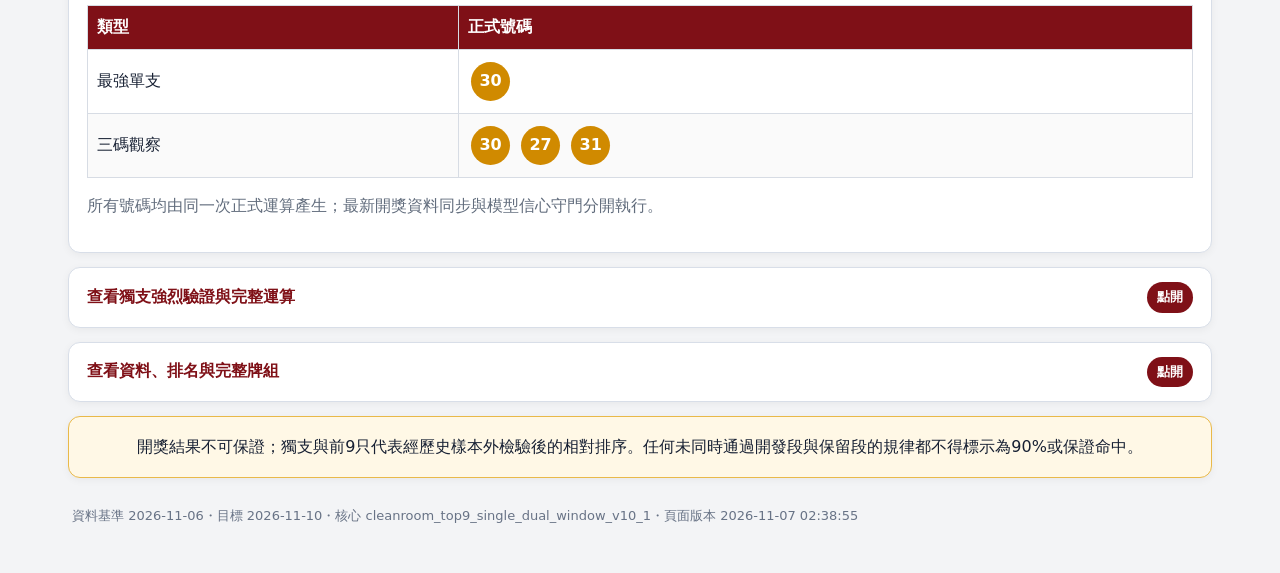
==== commit dfe23463: "大樂透新核心開獎後自動更新" ====
--- a/docs/index.html
+++ b/docs/index.html
@@ -1,29 +1,29 @@
 <!doctype html>
-<html lang="zh-Hant"><head><meta charset="utf-8"><meta name="viewport" content="width=device-width,initial-scale=1"><meta http-equiv="Cache-Control" content="no-cache, no-store, must-revalidate"><meta http-equiv="Pragma" content="no-cache"><meta http-equiv="Expires" content="0"><meta name="theme-color" content="#7f1017"><meta name="report-version" content="38e4e74b4d161081"><meta name="report-generated-at" content="2026-11-06T03:12:55+08:00"><link rel="manifest" href="manifest.webmanifest"><link rel="stylesheet" href="style.css"><title>台灣大樂透・本期戰報</title></head>
+<html lang="zh-Hant"><head><meta charset="utf-8"><meta name="viewport" content="width=device-width,initial-scale=1"><meta http-equiv="Cache-Control" content="no-cache, no-store, must-revalidate"><meta http-equiv="Pragma" content="no-cache"><meta http-equiv="Expires" content="0"><meta name="theme-color" content="#7f1017"><meta name="report-version" content="24fddded2e29ab81"><meta name="report-generated-at" content="2026-11-07T02:38:55+08:00"><link rel="manifest" href="manifest.webmanifest"><link rel="stylesheet" href="style.css"><title>台灣大樂透・本期戰報</title></head>
 <body><main>
-<header><h1>台灣大樂透・本期戰報</h1><div>2,184期歷史基底・獨支1040期雙區段驗證・資料更新與模型守門雙軌分離</div>
+<header><h1>台灣大樂透・本期戰報</h1><div>2,185期歷史基底・獨支1040期雙區段驗證・資料更新與模型守門雙軌分離</div>
 <div class="app-actions"><button type="button" id="manual-refresh" class="cloud-button update-button">手動更新最新</button><button type="button" id="emergency-repair" class="cloud-button repair-button">當機立即修復</button></div>
 <div class="cloud-control-note">按下手動更新後，完成時間會固定顯示並保留；當機修復會清除失效快取、核對四項雲端資料並重新連接。</div>
-<div class="update-times"><span>雲端戰報產生：<strong id="cloud-generated-time">2026-11-06 03:12:55</strong></span><span>最後手動更新完成：<strong id="last-manual-update" data-manual-time>尚未手動更新</strong></span><span>最後立即修復完成：<strong id="last-repair-time" data-repair-time>尚未執行</strong></span></div>
-<div id="cloud-action-status" class="cloud-action-status" role="status" aria-live="polite">目前資料：2026-11-03／第 115000102 期</div><a id="cloud-repair-center" class="repair-center" href="https://github.com/pingshen670822/taiwan-lotto649-ironlaw-cloud/actions/workflows/cloud-watchdog.yml" target="_blank" rel="noopener">開啟雲端修復中心</a></header>
+<div class="update-times"><span>雲端戰報產生：<strong id="cloud-generated-time">2026-11-07 02:38:55</strong></span><span>最後手動更新完成：<strong id="last-manual-update" data-manual-time>尚未手動更新</strong></span><span>最後立即修復完成：<strong id="last-repair-time" data-repair-time>尚未執行</strong></span></div>
+<div id="cloud-action-status" class="cloud-action-status" role="status" aria-live="polite">目前資料：2026-11-06／第 115000103 期</div><a id="cloud-repair-center" class="repair-center" href="https://github.com/pingshen670822/taiwan-lotto649-ironlaw-cloud/actions/workflows/cloud-watchdog.yml" target="_blank" rel="noopener">開啟雲端修復中心</a></header>
 <nav aria-label="戰報分類"><button type="button" data-tab="decision">本期預測</button><button type="button" data-tab="models">回測驗證</button><button type="button" data-tab="review">開獎檢討</button><button type="button" data-tab="monthly">歷史封存</button><button type="button" data-tab="verify">模型說明</button><button type="button" data-tab="iron">系統健康</button></nav>
 
 <section id="decision" class="tab active">
-<div class="band strong approved"><div class="badge">終極獨隻・全系統最高順位</div><h2>終極獨隻 1中1</h2><div class="number">35</div><div class="single-date"><b>適用開獎日：2026-11-06</b><br>依據第 115000102 期・資料截止 2026-11-03<br>運算時間 2026-11-06 03:11:56+08:00<br>回測信心：雙區段達標</div><div class="validation-seals"><span>全系統模組 24/24 已運算</span><span>正式加權 11・零權重 13</span><span>開發520期 69/520（13.27%）</span><span>保留520期 74/520（14.23%）</span><span>隨機基準 12.245%</span><span>近20／60／120期 1／8／15中</span><span>模型前9支持 7/11</span></div><p><b>終極獨隻已通過較舊520期開發段、最新520期保留段及近60／120期門檻；仍屬機率排序，不代表保證命中。</b></p><p class="note">1040期合計 143/1040（13.75%）；正式封存實戰 2/27（7.41%）。三種數字分開揭露，不得混用或宣稱90%。</p></div>
-<div class="band ironlaw-numbers"><h2>本期其他鐵律號碼</h2><div class="scroll"><table><thead><tr><th>類型</th><th>正式號碼</th></tr></thead><tbody><tr><td>最強單支</td><td><span class="ball ">35</span></td></tr><tr><td>二中一</td><td><span class="ball ">35</span> <span class="ball ">25</span></td></tr><tr><td>三中一</td><td><span class="ball ">35</span> <span class="ball ">25</span> <span class="ball ">26</span></td></tr><tr><td>五中二</td><td><span class="ball ">35</span> <span class="ball ">25</span> <span class="ball ">26</span> <span class="ball ">40</span> <span class="ball ">29</span></td></tr><tr><td>九中三</td><td><span class="ball ">35</span> <span class="ball ">25</span> <span class="ball ">26</span> <span class="ball ">40</span> <span class="ball ">29</span> <span class="ball ">33</span> <span class="ball ">02</span> <span class="ball ">12</span> <span class="ball ">15</span></td></tr><tr><td>主攻12碼</td><td><span class="ball ">35</span> <span class="ball ">25</span> <span class="ball ">26</span> <span class="ball ">40</span> <span class="ball ">29</span> <span class="ball ">33</span> <span class="ball ">02</span> <span class="ball ">12</span> <span class="ball ">15</span> <span class="ball ">24</span> <span class="ball ">39</span> <span class="ball ">04</span></td></tr><tr><td>防守18碼</td><td><span class="ball ">35</span> <span class="ball ">25</span> <span class="ball ">26</span> <span class="ball ">40</span> <span class="ball ">29</span> <span class="ball ">33</span> <span class="ball ">02</span> <span class="ball ">12</span> <span class="ball ">15</span> <span class="ball ">24</span> <span class="ball ">39</span> <span class="ball ">04</span> <span class="ball ">14</span> <span class="ball ">20</span> <span class="ball ">47</span> <span class="ball ">34</span> <span class="ball ">19</span> <span class="ball ">18</span></td></tr></tbody></table></div><h3>特別號獨立運算</h3><div class="scroll"><table><thead><tr><th>類型</th><th>正式號碼</th></tr></thead><tbody><tr><td>最強單支</td><td><span class="ball specialball">27</span></td></tr><tr><td>三碼觀察</td><td><span class="ball specialball">27</span> <span class="ball specialball">30</span> <span class="ball specialball">10</span></td></tr></tbody></table></div><p class="note">所有號碼均由同一次正式運算產生；最新開獎資料同步與模型信心守門分開執行。</p></div>
-<details class="report-details"><summary>查看獨支強烈驗證與完整運算</summary><div class="band"><h2>多項邏輯驗證</h2><div class="scroll"><table><thead><tr><th>檢查項目</th><th>結果</th></tr></thead><tbody><tr><td>獨支使用獨立1中1選擇器</td><td>通過</td></tr><tr><td>只用較舊520期選型，保留段不參與挑選</td><td>通過</td></tr><tr><td>全部已登錄模組完成本期運算</td><td>通過</td></tr><tr><td>未通過雙區段模組權重歸零</td><td>通過</td></tr><tr><td>開發520期與保留520期完整</td><td>通過</td></tr><tr><td>較舊520期開發段勝過隨機</td><td>通過</td></tr><tr><td>最新520期保留段勝過隨機</td><td>通過</td></tr><tr><td>禁止終極獨隻連續兩期使用同號</td><td>通過</td></tr><tr><td>近60期獨支命中率不低於隨機</td><td>通過</td></tr><tr><td>近120期獨支命中率不低於隨機</td><td>通過</td></tr><tr><td>至少半數模型列入前9</td><td>通過</td></tr><tr><td>至少三分之二模型列入前15</td><td>通過</td></tr><tr><td>未通過雙區段的軌跡候選全部排除</td><td>通過</td></tr><tr><td>正式發布守門通過</td><td>通過</td></tr><tr><td>禁止直接照抄上期開獎號</td><td>通過</td></tr></tbody></table></div></div><div class="band"><h2>全系統模組逐項運算</h2><p><b>全系統驗證後最高順位：35</b></p><p class="note">所有已登錄且可重現模組每日全部運算；核心模型依滾動成績受限加權，軌跡候選未同時通過兩個520期時權重固定為0，不准用未驗證模組拉高信心。</p><div class="scroll"><table><thead><tr><th>模組</th><th>類別</th><th>本期第一候選</th><th>最終權重</th><th>獨隻順位</th><th>狀態</th></tr></thead><tbody><tr><td>bayes_24</td><td>核心機率／順位模型</td><td><span class="ball ">14</span></td><td>7.39%</td><td>1</td><td>正式滾動加權</td></tr><tr><td>bayes_60</td><td>核心機率／順位模型</td><td><span class="ball ">04</span></td><td>8.79%</td><td>6</td><td>正式滾動加權</td></tr><tr><td>bayes_150</td><td>核心機率／順位模型</td><td><span class="ball ">25</span></td><td>10.70%</td><td>15</td><td>正式滾動加權</td></tr><tr><td>bayes_360</td><td>核心機率／順位模型</td><td><span class="ball ">25</span></td><td>15.99%</td><td>7</td><td>正式滾動加權</td></tr><tr><td>ewma_8</td><td>核心機率／順位模型</td><td><span class="ball ">25</span></td><td>4.67%</td><td>10</td><td>正式滾動加權</td></tr><tr><td>ewma_21</td><td>核心機率／順位模型</td><td><span class="ball ">25</span></td><td>8.35%</td><td>3</td><td>正式滾動加權</td></tr><tr><td>ewma_55</td><td>核心機率／順位模型</td><td><span class="ball ">25</span></td><td>7.30%</td><td>3</td><td>正式滾動加權</td></tr><tr><td>ewma_144</td><td>核心機率／順位模型</td><td><span class="ball ">25</span></td><td>16.71%</td><td>4</td><td>正式滾動加權</td></tr><tr><td>empirical_hazard</td><td>核心機率／順位模型</td><td><span class="ball ">05</span></td><td>4.61%</td><td>45</td><td>正式滾動加權</td></tr><tr><td>conditional_pair</td><td>核心機率／順位模型</td><td><span class="ball ">25</span></td><td>8.20%</td><td>17</td><td>正式滾動加權</td></tr><tr><td>regime_slope</td><td>核心機率／順位模型</td><td><span class="ball ">25</span></td><td>7.31%</td><td>1</td><td>正式滾動加權</td></tr><tr><td>frequency_60</td><td>軌跡／週期／拖牌候選</td><td><span class="ball ">04</span></td><td>0.00%</td><td>—</td><td>雙區段淘汰</td></tr><tr><td>frequency_240</td><td>軌跡／週期／拖牌候選</td><td><span class="ball ">25</span></td><td>0.00%</td><td>—</td><td>雙區段淘汰</td></tr><tr><td>weekday_cycle</td><td>軌跡／週期／拖牌候選</td><td><span class="ball ">41</span></td><td>0.00%</td><td>—</td><td>雙區段淘汰</td></tr><tr><td>transition_drag</td><td>軌跡／週期／拖牌候選</td><td><span class="ball ">26</span></td><td>0.00%</td><td>—</td><td>雙區段淘汰</td></tr><tr><td>two_step_drag</td><td>軌跡／週期／拖牌候選</td><td><span class="ball ">26</span></td><td>0.00%</td><td>—</td><td>雙區段淘汰</td></tr><tr><td>neighbor_track</td><td>軌跡／週期／拖牌候選</td><td><span class="ball ">29</span></td><td>0.00%</td><td>—</td><td>雙區段淘汰</td></tr><tr><td>interval_recurrence</td><td>軌跡／週期／拖牌候選</td><td><span class="ball ">25</span></td><td>0.00%</td><td>—</td><td>雙區段淘汰</td></tr><tr><td>cooccurrence_drag</td><td>軌跡／週期／拖牌候選</td><td><span class="ball ">30</span></td><td>0.00%</td><td>—</td><td>雙區段淘汰</td></tr><tr><td>multi_condition_equal</td><td>軌跡／週期／拖牌候選</td><td><span class="ball ">26</span></td><td>0.00%</td><td>—</td><td>雙區段淘汰</td></tr><tr><td>rolling_best_60</td><td>軌跡／週期／拖牌候選</td><td><span class="ball ">26</span></td><td>0.00%</td><td>—</td><td>雙區段淘汰</td></tr><tr><td>rolling_best_120</td><td>軌跡／週期／拖牌候選</td><td><span class="ball ">26</span></td><td>0.00%</td><td>—</td><td>雙區段淘汰</td></tr><tr><td>performance_vote_60</td><td>軌跡／週期／拖牌候選</td><td><span class="ball ">26</span></td><td>0.00%</td><td>—</td><td>雙區段淘汰</td></tr><tr><td>performance_vote_120</td><td>軌跡／週期／拖牌候選</td><td><span class="ball ">26</span></td><td>0.00%</td><td>—</td><td>雙區段淘汰</td></tr></tbody></table></div></div><div class="band"><h2>清楚分層推薦</h2><div class="grid"><div class="card primary"><div class="label">A級・唯一最強排序</div><div class="number-line"><span class="ball ">35</span></div></div><div class="card "><div class="label">B級・前三排序</div><div class="number-line"><span class="ball ">35</span> <span class="ball ">25</span> <span class="ball ">26</span></div></div><div class="card "><div class="label">C級・核心前九</div><div class="number-line"><span class="ball ">35</span> <span class="ball ">25</span> <span class="ball ">26</span> <span class="ball ">40</span> <span class="ball ">29</span> <span class="ball ">33</span> <span class="ball ">02</span> <span class="ball ">12</span> <span class="ball ">15</span></div></div><div class="card "><div class="label">D級・次高防守</div><div class="number-line"><span class="ball ">24</span> <span class="ball ">39</span> <span class="ball ">04</span> <span class="ball ">14</span> <span class="ball ">20</span> <span class="ball ">47</span> <span class="ball ">34</span> <span class="ball ">19</span> <span class="ball ">18</span></div></div><div class="card low"><div class="label">E級・低機率暫避</div><div class="number-line"><span class="ball avoid">01</span> <span class="ball avoid">07</span> <span class="ball avoid">09</span> <span class="ball avoid">17</span> <span class="ball avoid">28</span> <span class="ball avoid">31</span> <span class="ball avoid">32</span> <span class="ball avoid">42</span> <span class="ball avoid">44</span> <span class="ball avoid">46</span></div></div></div></div></details>
-<details class="report-details"><summary>查看資料、排名與完整牌組</summary><div class="band"><h2>本期資料</h2><div class="grid"><div class="card"><div class="label">預測目標日</div><div class="value">2026-11-06</div></div><div class="card"><div class="label">歷史資料截止日</div><div class="value">2026-11-03</div></div><div class="card"><div class="label">依據期別</div><div class="value">第 115000102 期</div></div><div class="card"><div class="label">使用歷史期數</div><div class="value">2,184期</div></div><div class="card"><div class="label">戰報產生時間</div><div class="value">2026-11-06 03:12:55</div></div></div></div><div class="band"><h2>內部前18名診斷</h2><p class="note">此表為運算順位與校準值，不代表中獎保證。</p><div class="scroll"><table><thead><tr><th>順位</th><th>號碼</th><th>校準機率</th></tr></thead><tbody><tr><td>1</td><td><span class="ball sub">35</span></td><td>12.691%</td></tr><tr><td>2</td><td><span class="ball sub">25</span></td><td>13.181%</td></tr><tr><td>3</td><td><span class="ball sub">26</span></td><td>12.720%</td></tr><tr><td>4</td><td><span class="ball sub">40</span></td><td>12.710%</td></tr><tr><td>5</td><td><span class="ball sub">29</span></td><td>12.661%</td></tr><tr><td>6</td><td><span class="ball sub">33</span></td><td>12.629%</td></tr><tr><td>7</td><td><span class="ball sub">02</span></td><td>12.609%</td></tr><tr><td>8</td><td><span class="ball sub">12</span></td><td>12.598%</td></tr><tr><td>9</td><td><span class="ball sub">15</span></td><td>12.580%</td></tr><tr><td>10</td><td><span class="ball sub">24</span></td><td>12.536%</td></tr><tr><td>11</td><td><span class="ball sub">39</span></td><td>12.522%</td></tr><tr><td>12</td><td><span class="ball sub">04</span></td><td>12.511%</td></tr><tr><td>13</td><td><span class="ball sub">14</span></td><td>12.496%</td></tr><tr><td>14</td><td><span class="ball sub">20</span></td><td>12.494%</td></tr><tr><td>15</td><td><span class="ball sub">47</span></td><td>12.482%</td></tr><tr><td>16</td><td><span class="ball sub">34</span></td><td>12.476%</td></tr><tr><td>17</td><td><span class="ball sub">19</span></td><td>12.421%</td></tr><tr><td>18</td><td><span class="ball sub">18</span></td><td>12.363%</td></tr></tbody></table></div></div><div class="band"><h2>八組結構平衡建議</h2><div class="grid"><div class="card"><div class="label">第1組</div><div class="number-line"><span class="ball ">02</span> <span class="ball ">12</span> <span class="ball ">25</span> <span class="ball ">26</span> <span class="ball ">35</span> <span class="ball ">40</span></div></div><div class="card"><div class="label">第2組</div><div class="number-line"><span class="ball ">02</span> <span class="ball ">15</span> <span class="ball ">25</span> <span class="ball ">26</span> <span class="ball ">29</span> <span class="ball ">40</span></div></div><div class="card"><div class="label">第3組</div><div class="number-line"><span class="ball ">12</span> <span class="ball ">15</span> <span class="ball ">25</span> <span class="ball ">26</span> <span class="ball ">29</span> <span class="ball ">35</span></div></div><div class="card"><div class="label">第4組</div><div class="number-line"><span class="ball ">12</span> <span class="ball ">15</span> <span class="ball ">25</span> <span class="ball ">26</span> <span class="ball ">33</span> <span class="ball ">40</span></div></div><div class="card"><div class="label">第5組</div><div class="number-line"><span class="ball ">15</span> <span class="ball ">24</span> <span class="ball ">25</span> <span class="ball ">26</span> <span class="ball ">35</span> <span class="ball ">40</span></div></div><div class="card"><div class="label">第6組</div><div class="number-line"><span class="ball ">02</span> <span class="ball ">15</span> <span class="ball ">25</span> <span class="ball ">26</span> <span class="ball ">33</span> <span class="ball ">35</span></div></div><div class="card"><div class="label">第7組</div><div class="number-line"><span class="ball ">02</span> <span class="ball ">12</span> <span class="ball ">25</span> <span class="ball ">26</span> <span class="ball ">29</span> <span class="ball ">33</span></div></div><div class="card"><div class="label">第8組</div><div class="number-line"><span class="ball ">02</span> <span class="ball ">24</span> <span class="ball ">25</span> <span class="ball ">29</span> <span class="ball ">35</span> <span class="ball ">40</span></div></div></div></div><div class="band warning"><h2>下期低機率暫避</h2><p class="note">只做風險排序，不代表絕對不開；與主攻牌完全分離。</p><div class="grid"><div class="card low"><div class="label">五不中</div><div class="number-line"><span class="ball avoid">07</span> <span class="ball avoid">17</span> <span class="ball avoid">31</span> <span class="ball avoid">42</span> <span class="ball avoid">44</span></div></div><div class="card low"><div class="label">十不中</div><div class="number-line"><span class="ball avoid">01</span> <span class="ball avoid">07</span> <span class="ball avoid">09</span> <span class="ball avoid">17</span> <span class="ball avoid">28</span> <span class="ball avoid">31</span> <span class="ball avoid">32</span> <span class="ball avoid">42</span> <span class="ball avoid">44</span> <span class="ball avoid">46</span></div></div><div class="card low"><div class="label">十五不中</div><div class="number-line"><span class="ball avoid">01</span> <span class="ball avoid">07</span> <span class="ball avoid">09</span> <span class="ball avoid">10</span> <span class="ball avoid">17</span> <span class="ball avoid">21</span> <span class="ball avoid">27</span> <span class="ball avoid">28</span> <span class="ball avoid">31</span> <span class="ball avoid">32</span> <span class="ball avoid">37</span> <span class="ball avoid">42</span> <span class="ball avoid">44</span> <span class="ball avoid">45</span> <span class="ball avoid">46</span></div></div></div></div></details>
+<div class="band strong approved"><div class="badge">終極獨隻・全系統最高順位</div><h2>終極獨隻 1中1</h2><div class="number">25</div><div class="single-date"><b>適用開獎日：2026-11-10</b><br>依據第 115000103 期・資料截止 2026-11-06<br>運算時間 2026-11-07 02:38:27+08:00<br>回測信心：雙區段達標</div><div class="validation-seals"><span>全系統模組 24/24 已運算</span><span>正式加權 11・零權重 13</span><span>開發520期 69/520（13.27%）</span><span>保留520期 74/520（14.23%）</span><span>隨機基準 12.245%</span><span>近20／60／120期 1／8／15中</span><span>模型前9支持 11/11</span></div><p><b>終極獨隻已通過較舊520期開發段、最新520期保留段及近60／120期門檻；仍屬機率排序，不代表保證命中。</b></p><p class="note">1040期合計 143/1040（13.75%）；正式封存實戰 2/28（7.14%）。三種數字分開揭露，不得混用或宣稱90%。</p></div>
+<div class="band ironlaw-numbers"><h2>本期其他鐵律號碼</h2><div class="scroll"><table><thead><tr><th>類型</th><th>正式號碼</th></tr></thead><tbody><tr><td>最強單支</td><td><span class="ball ">25</span></td></tr><tr><td>二中一</td><td><span class="ball ">25</span> <span class="ball ">26</span></td></tr><tr><td>三中一</td><td><span class="ball ">25</span> <span class="ball ">26</span> <span class="ball ">35</span></td></tr><tr><td>五中二</td><td><span class="ball ">25</span> <span class="ball ">26</span> <span class="ball ">35</span> <span class="ball ">29</span> <span class="ball ">14</span></td></tr><tr><td>九中三</td><td><span class="ball ">25</span> <span class="ball ">26</span> <span class="ball ">35</span> <span class="ball ">29</span> <span class="ball ">14</span> <span class="ball ">20</span> <span class="ball ">48</span> <span class="ball ">04</span> <span class="ball ">24</span></td></tr><tr><td>主攻12碼</td><td><span class="ball ">25</span> <span class="ball ">26</span> <span class="ball ">35</span> <span class="ball ">29</span> <span class="ball ">14</span> <span class="ball ">20</span> <span class="ball ">48</span> <span class="ball ">04</span> <span class="ball ">24</span> <span class="ball ">40</span> <span class="ball ">15</span> <span class="ball ">39</span></td></tr><tr><td>防守18碼</td><td><span class="ball ">25</span> <span class="ball ">26</span> <span class="ball ">35</span> <span class="ball ">29</span> <span class="ball ">14</span> <span class="ball ">20</span> <span class="ball ">48</span> <span class="ball ">04</span> <span class="ball ">24</span> <span class="ball ">40</span> <span class="ball ">15</span> <span class="ball ">39</span> <span class="ball ">02</span> <span class="ball ">33</span> <span class="ball ">19</span> <span class="ball ">12</span> <span class="ball ">34</span> <span class="ball ">47</span></td></tr></tbody></table></div><h3>特別號獨立運算</h3><div class="scroll"><table><thead><tr><th>類型</th><th>正式號碼</th></tr></thead><tbody><tr><td>最強單支</td><td><span class="ball specialball">30</span></td></tr><tr><td>三碼觀察</td><td><span class="ball specialball">30</span> <span class="ball specialball">27</span> <span class="ball specialball">31</span></td></tr></tbody></table></div><p class="note">所有號碼均由同一次正式運算產生；最新開獎資料同步與模型信心守門分開執行。</p></div>
+<details class="report-details"><summary>查看獨支強烈驗證與完整運算</summary><div class="band"><h2>多項邏輯驗證</h2><div class="scroll"><table><thead><tr><th>檢查項目</th><th>結果</th></tr></thead><tbody><tr><td>獨支使用獨立1中1選擇器</td><td>通過</td></tr><tr><td>只用較舊520期選型，保留段不參與挑選</td><td>通過</td></tr><tr><td>全部已登錄模組完成本期運算</td><td>通過</td></tr><tr><td>未通過雙區段模組權重歸零</td><td>通過</td></tr><tr><td>開發520期與保留520期完整</td><td>通過</td></tr><tr><td>較舊520期開發段勝過隨機</td><td>通過</td></tr><tr><td>最新520期保留段勝過隨機</td><td>通過</td></tr><tr><td>禁止終極獨隻連續兩期使用同號</td><td>通過</td></tr><tr><td>近60期獨支命中率不低於隨機</td><td>通過</td></tr><tr><td>近120期獨支命中率不低於隨機</td><td>通過</td></tr><tr><td>至少半數模型列入前9</td><td>通過</td></tr><tr><td>至少三分之二模型列入前15</td><td>通過</td></tr><tr><td>未通過雙區段的軌跡候選全部排除</td><td>通過</td></tr><tr><td>正式發布守門通過</td><td>通過</td></tr><tr><td>禁止直接照抄上期開獎號</td><td>通過</td></tr></tbody></table></div></div><div class="band"><h2>全系統模組逐項運算</h2><p><b>全系統驗證後最高順位：25</b></p><p class="note">所有已登錄且可重現模組每日全部運算；核心模型依滾動成績受限加權，軌跡候選未同時通過兩個520期時權重固定為0，不准用未驗證模組拉高信心。</p><div class="scroll"><table><thead><tr><th>模組</th><th>類別</th><th>本期第一候選</th><th>最終權重</th><th>獨隻順位</th><th>狀態</th></tr></thead><tbody><tr><td>bayes_24</td><td>核心機率／順位模型</td><td><span class="ball ">14</span></td><td>8.14%</td><td>6</td><td>正式滾動加權</td></tr><tr><td>bayes_60</td><td>核心機率／順位模型</td><td><span class="ball ">25</span></td><td>8.73%</td><td>2</td><td>正式滾動加權</td></tr><tr><td>bayes_150</td><td>核心機率／順位模型</td><td><span class="ball ">25</span></td><td>8.92%</td><td>1</td><td>正式滾動加權</td></tr><tr><td>bayes_360</td><td>核心機率／順位模型</td><td><span class="ball ">25</span></td><td>16.09%</td><td>1</td><td>正式滾動加權</td></tr><tr><td>ewma_8</td><td>核心機率／順位模型</td><td><span class="ball ">25</span></td><td>4.12%</td><td>1</td><td>正式滾動加權</td></tr><tr><td>ewma_21</td><td>核心機率／順位模型</td><td><span class="ball ">25</span></td><td>9.13%</td><td>1</td><td>正式滾動加權</td></tr><tr><td>ewma_55</td><td>核心機率／順位模型</td><td><span class="ball ">25</span></td><td>8.08%</td><td>1</td><td>正式滾動加權</td></tr><tr><td>ewma_144</td><td>核心機率／順位模型</td><td><span class="ball ">25</span></td><td>17.19%</td><td>1</td><td>正式滾動加權</td></tr><tr><td>empirical_hazard</td><td>核心機率／順位模型</td><td><span class="ball ">34</span></td><td>5.02%</td><td>5</td><td>正式滾動加權</td></tr><tr><td>conditional_pair</td><td>核心機率／順位模型</td><td><span class="ball ">25</span></td><td>6.50%</td><td>1</td><td>正式滾動加權</td></tr><tr><td>regime_slope</td><td>核心機率／順位模型</td><td><span class="ball ">25</span></td><td>8.09%</td><td>2</td><td>正式滾動加權</td></tr><tr><td>frequency_60</td><td>軌跡／週期／拖牌候選</td><td><span class="ball ">04</span></td><td>0.00%</td><td>—</td><td>雙區段淘汰</td></tr><tr><td>frequency_240</td><td>軌跡／週期／拖牌候選</td><td><span class="ball ">25</span></td><td>0.00%</td><td>—</td><td>雙區段淘汰</td></tr><tr><td>weekday_cycle</td><td>軌跡／週期／拖牌候選</td><td><span class="ball ">15</span></td><td>0.00%</td><td>—</td><td>雙區段淘汰</td></tr><tr><td>transition_drag</td><td>軌跡／週期／拖牌候選</td><td><span class="ball ">26</span></td><td>0.00%</td><td>—</td><td>雙區段淘汰</td></tr><tr><td>two_step_drag</td><td>軌跡／週期／拖牌候選</td><td><span class="ball ">26</span></td><td>0.00%</td><td>—</td><td>雙區段淘汰</td></tr><tr><td>neighbor_track</td><td>軌跡／週期／拖牌候選</td><td><span class="ball ">25</span></td><td>0.00%</td><td>—</td><td>雙區段淘汰</td></tr><tr><td>interval_recurrence</td><td>軌跡／週期／拖牌候選</td><td><span class="ball ">02</span></td><td>0.00%</td><td>—</td><td>雙區段淘汰</td></tr><tr><td>cooccurrence_drag</td><td>軌跡／週期／拖牌候選</td><td><span class="ball ">29</span></td><td>0.00%</td><td>—</td><td>雙區段淘汰</td></tr><tr><td>multi_condition_equal</td><td>軌跡／週期／拖牌候選</td><td><span class="ball ">25</span></td><td>0.00%</td><td>—</td><td>雙區段淘汰</td></tr><tr><td>rolling_best_60</td><td>軌跡／週期／拖牌候選</td><td><span class="ball ">25</span></td><td>0.00%</td><td>—</td><td>雙區段淘汰</td></tr><tr><td>rolling_best_120</td><td>軌跡／週期／拖牌候選</td><td><span class="ball ">25</span></td><td>0.00%</td><td>—</td><td>雙區段淘汰</td></tr><tr><td>performance_vote_60</td><td>軌跡／週期／拖牌候選</td><td><span class="ball ">25</span></td><td>0.00%</td><td>—</td><td>雙區段淘汰</td></tr><tr><td>performance_vote_120</td><td>軌跡／週期／拖牌候選</td><td><span class="ball ">25</span></td><td>0.00%</td><td>—</td><td>雙區段淘汰</td></tr></tbody></table></div></div><div class="band"><h2>清楚分層推薦</h2><div class="grid"><div class="card primary"><div class="label">A級・唯一最強排序</div><div class="number-line"><span class="ball ">25</span></div></div><div class="card "><div class="label">B級・前三排序</div><div class="number-line"><span class="ball ">25</span> <span class="ball ">26</span> <span class="ball ">35</span></div></div><div class="card "><div class="label">C級・核心前九</div><div class="number-line"><span class="ball ">25</span> <span class="ball ">26</span> <span class="ball ">35</span> <span class="ball ">29</span> <span class="ball ">14</span> <span class="ball ">20</span> <span class="ball ">48</span> <span class="ball ">04</span> <span class="ball ">24</span></div></div><div class="card "><div class="label">D級・次高防守</div><div class="number-line"><span class="ball ">40</span> <span class="ball ">15</span> <span class="ball ">39</span> <span class="ball ">02</span> <span class="ball ">33</span> <span class="ball ">19</span> <span class="ball ">12</span> <span class="ball ">34</span> <span class="ball ">47</span></div></div><div class="card low"><div class="label">E級・低機率暫避</div><div class="number-line"><span class="ball avoid">01</span> <span class="ball avoid">07</span> <span class="ball avoid">17</span> <span class="ball avoid">28</span> <span class="ball avoid">31</span> <span class="ball avoid">37</span> <span class="ball avoid">42</span> <span class="ball avoid">44</span> <span class="ball avoid">45</span> <span class="ball avoid">46</span></div></div></div></div></details>
+<details class="report-details"><summary>查看資料、排名與完整牌組</summary><div class="band"><h2>本期資料</h2><div class="grid"><div class="card"><div class="label">預測目標日</div><div class="value">2026-11-10</div></div><div class="card"><div class="label">歷史資料截止日</div><div class="value">2026-11-06</div></div><div class="card"><div class="label">依據期別</div><div class="value">第 115000103 期</div></div><div class="card"><div class="label">使用歷史期數</div><div class="value">2,185期</div></div><div class="card"><div class="label">戰報產生時間</div><div class="value">2026-11-07 02:38:55</div></div></div></div><div class="band"><h2>內部前18名診斷</h2><p class="note">此表為運算順位與校準值，不代表中獎保證。</p><div class="scroll"><table><thead><tr><th>順位</th><th>號碼</th><th>校準機率</th></tr></thead><tbody><tr><td>1</td><td><span class="ball sub">25</span></td><td>13.142%</td></tr><tr><td>2</td><td><span class="ball sub">26</span></td><td>12.929%</td></tr><tr><td>3</td><td><span class="ball sub">35</span></td><td>12.722%</td></tr><tr><td>4</td><td><span class="ball sub">29</span></td><td>12.644%</td></tr><tr><td>5</td><td><span class="ball sub">14</span></td><td>12.637%</td></tr><tr><td>6</td><td><span class="ball sub">20</span></td><td>12.609%</td></tr><tr><td>7</td><td><span class="ball sub">48</span></td><td>12.598%</td></tr><tr><td>8</td><td><span class="ball sub">04</span></td><td>12.588%</td></tr><tr><td>9</td><td><span class="ball sub">24</span></td><td>12.494%</td></tr><tr><td>10</td><td><span class="ball sub">40</span></td><td>12.492%</td></tr><tr><td>11</td><td><span class="ball sub">15</span></td><td>12.472%</td></tr><tr><td>12</td><td><span class="ball sub">39</span></td><td>12.465%</td></tr><tr><td>13</td><td><span class="ball sub">02</span></td><td>12.459%</td></tr><tr><td>14</td><td><span class="ball sub">33</span></td><td>12.457%</td></tr><tr><td>15</td><td><span class="ball sub">19</span></td><td>12.444%</td></tr><tr><td>16</td><td><span class="ball sub">12</span></td><td>12.439%</td></tr><tr><td>17</td><td><span class="ball sub">34</span></td><td>12.426%</td></tr><tr><td>18</td><td><span class="ball sub">47</span></td><td>12.420%</td></tr></tbody></table></div></div><div class="band"><h2>八組結構平衡建議</h2><div class="grid"><div class="card"><div class="label">第1組</div><div class="number-line"><span class="ball ">14</span> <span class="ball ">20</span> <span class="ball ">25</span> <span class="ball ">26</span> <span class="ball ">29</span> <span class="ball ">35</span></div></div><div class="card"><div class="label">第2組</div><div class="number-line"><span class="ball ">04</span> <span class="ball ">14</span> <span class="ball ">25</span> <span class="ball ">26</span> <span class="ball ">35</span> <span class="ball ">48</span></div></div><div class="card"><div class="label">第3組</div><div class="number-line"><span class="ball ">04</span> <span class="ball ">20</span> <span class="ball ">25</span> <span class="ball ">26</span> <span class="ball ">29</span> <span class="ball ">48</span></div></div><div class="card"><div class="label">第4組</div><div class="number-line"><span class="ball ">04</span> <span class="ball ">15</span> <span class="ball ">25</span> <span class="ball ">26</span> <span class="ball ">29</span> <span class="ball ">35</span></div></div><div class="card"><div class="label">第5組</div><div class="number-line"><span class="ball ">20</span> <span class="ball ">24</span> <span class="ball ">25</span> <span class="ball ">26</span> <span class="ball ">35</span> <span class="ball ">48</span></div></div><div class="card"><div class="label">第6組</div><div class="number-line"><span class="ball ">04</span> <span class="ball ">20</span> <span class="ball ">25</span> <span class="ball ">26</span> <span class="ball ">35</span> <span class="ball ">40</span></div></div><div class="card"><div class="label">第7組</div><div class="number-line"><span class="ball ">04</span> <span class="ball ">14</span> <span class="ball ">25</span> <span class="ball ">26</span> <span class="ball ">29</span> <span class="ball ">40</span></div></div><div class="card"><div class="label">第8組</div><div class="number-line"><span class="ball ">14</span> <span class="ball ">15</span> <span class="ball ">25</span> <span class="ball ">26</span> <span class="ball ">29</span> <span class="ball ">48</span></div></div></div></div><div class="band warning"><h2>下期低機率暫避</h2><p class="note">只做風險排序，不代表絕對不開；與主攻牌完全分離。</p><div class="grid"><div class="card low"><div class="label">五不中</div><div class="number-line"><span class="ball avoid">07</span> <span class="ball avoid">17</span> <span class="ball avoid">31</span> <span class="ball avoid">42</span> <span class="ball avoid">44</span></div></div><div class="card low"><div class="label">十不中</div><div class="number-line"><span class="ball avoid">01</span> <span class="ball avoid">07</span> <span class="ball avoid">17</span> <span class="ball avoid">28</span> <span class="ball avoid">31</span> <span class="ball avoid">37</span> <span class="ball avoid">42</span> <span class="ball avoid">44</span> <span class="ball avoid">45</span> <span class="ball avoid">46</span></div></div><div class="card low"><div class="label">十五不中</div><div class="number-line"><span class="ball avoid">01</span> <span class="ball avoid">07</span> <span class="ball avoid">10</span> <span class="ball avoid">17</span> <span class="ball avoid">21</span> <span class="ball avoid">22</span> <span class="ball avoid">27</span> <span class="ball avoid">28</span> <span class="ball avoid">30</span> <span class="ball avoid">31</span> <span class="ball avoid">37</span> <span class="ball avoid">42</span> <span class="ball avoid">44</span> <span class="ball avoid">45</span> <span class="ball avoid">46</span></div></div></div></div></details>
 </section>
 
-<section id="models" class="tab"><div class="band"><h2>獨立1中1與前9碼走步回測</h2><div class="grid"><div class="card primary"><div class="label">獨支較舊520期開發段</div><div class="value">69/520（13.27%）</div><div class="note">必須勝過隨機 12.245%</div></div><div class="card primary"><div class="label">獨支最新520期保留段</div><div class="value">74/520（14.23%）</div><div class="note">禁止只挑這段漂亮數字</div></div><div class="card"><div class="label">獨支近20／60／120期</div><div class="value">1／8／15中</div><div class="note">只使用各期開獎前資料</div></div><div class="card"><div class="label">前9碼1040期平均命中</div><div class="value">1.125</div><div class="note">隨機基準 1.102</div></div><div class="card"><div class="label">最近20期前9平均命中</div><div class="value">1.0</div><div class="note">短期表現獨立監控</div></div><div class="card"><div class="label">第10–15名平均外溢</div><div class="value">0.7135</div><div class="note">外溢不算前9成功</div></div></div></div><div class="band"><h2>軌跡、週期與拖牌雙區段稽核</h2><p><b>沒有任何受測軌跡、週期或拖牌方法同時通過兩段驗證</b></p><p class="note">准入規則：較舊520期與最新520期必須同時高於6/49（12.2449%）；只在近期漂亮的一律淘汰。</p><div class="scroll"><table><thead><tr><th>受測規則</th><th>開發520期</th><th>保留520期</th><th>近20／60／120中</th><th>下期候選</th><th>結果</th></tr></thead><tbody><tr><td>60期頻率</td><td>60/520（11.54%）</td><td>67/520（12.88%）</td><td>1／7／12</td><td>4</td><td>淘汰</td></tr><tr><td>240期頻率</td><td>58/520（11.15%）</td><td>63/520（12.12%）</td><td>4／12／20</td><td>25</td><td>淘汰</td></tr><tr><td>開獎星期週期</td><td>64/520（12.31%）</td><td>51/520（9.81%）</td><td>1／3／9</td><td>41</td><td>淘汰</td></tr><tr><td>一階拖牌</td><td>56/520（10.77%）</td><td>68/520（13.08%）</td><td>2／12／18</td><td>26</td><td>淘汰</td></tr><tr><td>二階拖牌</td><td>57/520（10.96%）</td><td>53/520（10.19%）</td><td>1／6／12</td><td>26</td><td>淘汰</td></tr><tr><td>鄰號軌跡</td><td>56/520（10.77%）</td><td>60/520（11.54%）</td><td>3／10／15</td><td>29</td><td>淘汰</td></tr><tr><td>間隔復現</td><td>67/520（12.88%）</td><td>54/520（10.38%）</td><td>3／5／14</td><td>25</td><td>淘汰</td></tr><tr><td>共現拖牌</td><td>58/520（11.15%）</td><td>65/520（12.50%）</td><td>5／12／20</td><td>30</td><td>淘汰</td></tr><tr><td>多條件等權</td><td>58/520（11.15%）</td><td>72/520（13.85%）</td><td>2／13／23</td><td>26</td><td>淘汰</td></tr><tr><td>近60期最佳規則切換</td><td>61/520（11.73%）</td><td>60/520（11.54%）</td><td>2／8／14</td><td>26</td><td>淘汰</td></tr><tr><td>近120期最佳規則切換</td><td>53/520（10.19%）</td><td>63/520（12.12%）</td><td>2／10／15</td><td>26</td><td>淘汰</td></tr><tr><td>近60期績效投票</td><td>59/520（11.35%）</td><td>62/520（11.92%）</td><td>2／9／19</td><td>26</td><td>淘汰</td></tr><tr><td>近120期績效投票</td><td>54/520（10.38%）</td><td>64/520（12.31%）</td><td>2／11／19</td><td>26</td><td>淘汰</td></tr></tbody></table></div></div><div class="band"><h2>第10名後問題專項檢測</h2><article class="pack"><div class="pack-title">本期前9精準壓縮</div><p>升入 <span class="ball ">33</span> <span class="ball ">02</span> <span class="ball ">12</span>　撤出 <span class="ball avoid">39</span> <span class="ball avoid">04</span> <span class="ball avoid">14</span></p><small>固定邊界4席；上期號在前9最多3席</small></article><div class="scroll"><table><thead><tr><th>開獎日</th><th>前9命中</th><th>第10–15名外溢</th><th>六顆實開順位</th><th>撤換數</th><th>升入前9</th><th>撤出前9</th></tr></thead><tbody><tr><td>2026-10-02</td><td>2</td><td>0</td><td>3、7、16、18、20、36</td><td>4</td><td><span class="ball ">19</span> <span class="ball ">14</span> <span class="ball ">33</span> <span class="ball ">02</span></td><td><span class="ball avoid">18</span> <span class="ball avoid">29</span> <span class="ball avoid">13</span> <span class="ball avoid">24</span></td></tr><tr><td>2026-10-06</td><td>0</td><td>2</td><td>10、13、18、26、29、44</td><td>4</td><td><span class="ball ">47</span> <span class="ball ">19</span> <span class="ball ">24</span></td><td><span class="ball avoid">18</span> <span class="ball avoid">29</span> <span class="ball avoid">20</span></td></tr><tr><td>2026-10-09</td><td>0</td><td>1</td><td>10、28、30、38、42、47</td><td>4</td><td><span class="ball ">29</span> <span class="ball ">47</span> <span class="ball ">39</span> <span class="ball ">06</span></td><td><span class="ball avoid">25</span> <span class="ball avoid">15</span> <span class="ball avoid">04</span> <span class="ball avoid">18</span></td></tr><tr><td>2026-10-13</td><td>2</td><td>0</td><td>3、9、17、19、25、49</td><td>4</td><td><span class="ball ">18</span> <span class="ball ">39</span> <span class="ball ">19</span> <span class="ball ">47</span></td><td><span class="ball avoid">12</span> <span class="ball avoid">14</span> <span class="ball avoid">04</span> <span class="ball avoid">29</span></td></tr><tr><td>2026-10-16</td><td>1</td><td>0</td><td>5、20、25、30、32、36</td><td>4</td><td><span class="ball ">04</span> <span class="ball ">36</span> <span class="ball ">18</span> <span class="ball ">29</span></td><td><span class="ball avoid">47</span> <span class="ball avoid">12</span> <span class="ball avoid">20</span> <span class="ball avoid">03</span></td></tr><tr><td>2026-10-20</td><td>0</td><td>0</td><td>18、20、23、27、28、38</td><td>4</td><td><span class="ball ">18</span> <span class="ball ">03</span> <span class="ball ">29</span> <span class="ball ">04</span></td><td><span class="ball avoid">14</span> <span class="ball avoid">47</span> <span class="ball avoid">20</span> <span class="ball avoid">06</span></td></tr><tr><td>2026-10-23</td><td>1</td><td>1</td><td>7、10、35、40、42、45</td><td>4</td><td><span class="ball ">20</span> <span class="ball ">33</span> <span class="ball ">14</span> <span class="ball ">29</span></td><td><span class="ball avoid">40</span> <span class="ball avoid">12</span> <span class="ball avoid">06</span> <span class="ball avoid">47</span></td></tr><tr><td>2026-10-27</td><td>1</td><td>0</td><td>6、31、32、33、35、36</td><td>4</td><td><span class="ball ">14</span> <span class="ball ">47</span> <span class="ball ">02</span> <span class="ball ">06</span></td><td><span class="ball avoid">15</span> <span class="ball avoid">20</span> <span class="ball avoid">19</span> <span class="ball avoid">12</span></td></tr><tr><td>2026-10-30</td><td>1</td><td>1</td><td>4、14、21、39、40、44</td><td>4</td><td><span class="ball ">20</span> <span class="ball ">47</span> <span class="ball ">16</span> <span class="ball ">06</span></td><td><span class="ball avoid">33</span> <span class="ball avoid">15</span> <span class="ball avoid">12</span> <span class="ball avoid">19</span></td></tr><tr><td>2026-11-03</td><td>1</td><td>0</td><td>1、16、18、20、29、40</td><td>4</td><td><span class="ball ">20</span> <span class="ball ">12</span> <span class="ball ">19</span> <span class="ball ">47</span></td><td><span class="ball avoid">15</span> <span class="ball avoid">04</span> <span class="ball avoid">33</span> <span class="ball avoid">34</span></td></tr></tbody></table></div></div><details class="report-details"><summary>查看逐模組錯誤檢討與滾動調整</summary><div class="band"><h2>前9碼三層滾動權重</h2><div class="scroll"><table><thead><tr><th>模型</th><th>最終權重</th><th>近20前9命中</th><th>近60前9命中</th><th>近120前9命中</th><th>近20外溢</th><th>連續零命中</th><th>對數損失</th></tr></thead><tbody><tr><td>bayes_24</td><td>7.39%</td><td>1.000</td><td>0.967</td><td>0.975</td><td>0.700</td><td>0</td><td>0.373201</td></tr><tr><td>bayes_60</td><td>8.79%</td><td>1.000</td><td>1.033</td><td>1.133</td><td>0.750</td><td>0</td><td>0.372773</td></tr><tr><td>bayes_150</td><td>10.70%</td><td>1.150</td><td>1.067</td><td>1.050</td><td>0.800</td><td>0</td><td>0.372499</td></tr><tr><td>bayes_360</td><td>15.99%</td><td>1.350</td><td>1.150</td><td>1.042</td><td>0.550</td><td>0</td><td>0.372539</td></tr><tr><td>ewma_8</td><td>4.67%</td><td>0.950</td><td>1.067</td><td>1.092</td><td>0.700</td><td>0</td><td>0.399886</td></tr><tr><td>ewma_21</td><td>8.35%</td><td>1.100</td><td>1.050</td><td>1.042</td><td>0.650</td><td>0</td><td>0.380938</td></tr><tr><td>ewma_55</td><td>7.30%</td><td>0.950</td><td>1.083</td><td>1.083</td><td>1.000</td><td>0</td><td>0.375115</td></tr><tr><td>ewma_144</td><td>16.71%</td><td>1.300</td><td>1.183</td><td>1.150</td><td>0.600</td><td>0</td><td>0.373197</td></tr><tr><td>empirical_hazard</td><td>4.61%</td><td>0.750</td><td>1.033</td><td>1.050</td><td>0.950</td><td>0</td><td>0.375704</td></tr><tr><td>conditional_pair</td><td>8.20%</td><td>1.000</td><td>1.067</td><td>1.142</td><td>1.000</td><td>0</td><td>0.374997</td></tr><tr><td>regime_slope</td><td>7.31%</td><td>0.950</td><td>1.017</td><td>1.075</td><td>0.900</td><td>0</td><td>0.372947</td></tr></tbody></table></div></div><div class="band"><h2>主號模型錯誤追責</h2><div class="scroll"><table><thead><tr><th>模型</th><th>原第一名</th><th>1中1</th><th>前9命中</th><th>命中號</th><th>權重變動</th><th>處置</th></tr></thead><tbody><tr><td>bayes_24</td><td><span class="ball ">35</span></td><td>未中</td><td>1</td><td><span class="ball gold">25</span></td><td>7.32% → 7.39%</td><td>失敗但受權重上限約束，列入下期監控</td></tr><tr><td>bayes_60</td><td><span class="ball ">26</span></td><td>未中</td><td>2</td><td><span class="ball gold">25</span> <span class="ball gold">29</span></td><td>8.75% → 8.79%</td><td>通過，依滾動成績調整</td></tr><tr><td>bayes_150</td><td><span class="ball ">25</span></td><td>命中</td><td>2</td><td><span class="ball gold">25</span> <span class="ball gold">39</span></td><td>10.39% → 10.70%</td><td>失敗但受權重上限約束，列入下期監控</td></tr><tr><td>bayes_360</td><td><span class="ball ">25</span></td><td>命中</td><td>3</td><td><span class="ball gold">25</span> <span class="ball gold">29</span> <span class="ball gold">39</span></td><td>15.77% → 15.99%</td><td>失敗但受權重上限約束，列入下期監控</td></tr><tr><td>ewma_8</td><td><span class="ball ">40</span></td><td>未中</td><td>1</td><td><span class="ball gold">25</span></td><td>5.67% → 4.67%</td><td>失敗降權／重新校準</td></tr><tr><td>ewma_21</td><td><span class="ball ">25</span></td><td>命中</td><td>1</td><td><span class="ball gold">25</span></td><td>8.68% → 8.35%</td><td>失敗降權／重新校準</td></tr><tr><td>ewma_55</td><td><span class="ball ">25</span></td><td>命中</td><td>1</td><td><span class="ball gold">25</span></td><td>7.98% → 7.30%</td><td>通過，依滾動成績調整</td></tr><tr><td>ewma_144</td><td><span class="ball ">25</span></td><td>命中</td><td>3</td><td><span class="ball gold">25</span> <span class="ball gold">29</span> <span class="ball gold">39</span></td><td>14.91% → 16.71%</td><td>失敗但受權重上限約束，列入下期監控</td></tr><tr><td>empirical_hazard</td><td><span class="ball ">26</span></td><td>未中</td><td>1</td><td><span class="ball gold">02</span></td><td>4.38% → 4.61%</td><td>通過，依滾動成績調整</td></tr><tr><td>conditional_pair</td><td><span class="ball ">25</span></td><td>命中</td><td>1</td><td><span class="ball gold">25</span></td><td>8.09% → 8.20%</td><td>通過，依滾動成績調整</td></tr><tr><td>regime_slope</td><td><span class="ball ">35</span></td><td>未中</td><td>1</td><td><span class="ball gold">25</span></td><td>8.06% → 7.31%</td><td>失敗降權／重新校準</td></tr></tbody></table></div></div><div class="band"><h2>特別號模型錯誤追責</h2><div class="scroll"><table><thead><tr><th>模型</th><th>原第一名</th><th>1中1</th><th>前三命中</th><th>權重變動</th><th>處置</th></tr></thead><tbody><tr><td>bayes_24</td><td><span class="ball specialball">27</span></td><td>未中</td><td>0</td><td>12.78% → 11.36%</td><td>失敗降權／重新校準</td></tr><tr><td>bayes_60</td><td><span class="ball specialball">30</span></td><td>未中</td><td>0</td><td>13.04% → 10.43%</td><td>失敗降權／重新校準</td></tr><tr><td>bayes_150</td><td><span class="ball specialball">30</span></td><td>未中</td><td>0</td><td>12.16% → 9.74%</td><td>失敗降權／重新校準</td></tr><tr><td>bayes_360</td><td><span class="ball specialball">27</span></td><td>未中</td><td>1</td><td>12.09% → 19.80%</td><td>通過，依滾動成績調整</td></tr><tr><td>ewma_8</td><td><span class="ball specialball">27</span></td><td>未中</td><td>0</td><td>4.34% → 3.96%</td><td>失敗降權／重新校準</td></tr><tr><td>ewma_21</td><td><span class="ball specialball">30</span></td><td>未中</td><td>0</td><td>10.31% → 8.19%</td><td>失敗降權／重新校準</td></tr><tr><td>ewma_55</td><td><span class="ball specialball">30</span></td><td>未中</td><td>0</td><td>13.07% → 10.51%</td><td>失敗降權／重新校準</td></tr><tr><td>ewma_144</td><td><span class="ball specialball">30</span></td><td>未中</td><td>0</td><td>12.63% → 10.13%</td><td>失敗降權／重新校準</td></tr><tr><td>empirical_hazard</td><td><span class="ball specialball">10</span></td><td>未中</td><td>1</td><td>9.58% → 15.87%</td><td>通過，依滾動成績調整</td></tr></tbody></table></div></div></details></section>
+<section id="models" class="tab"><div class="band"><h2>獨立1中1與前9碼走步回測</h2><div class="grid"><div class="card primary"><div class="label">獨支較舊520期開發段</div><div class="value">69/520（13.27%）</div><div class="note">必須勝過隨機 12.245%</div></div><div class="card primary"><div class="label">獨支最新520期保留段</div><div class="value">74/520（14.23%）</div><div class="note">禁止只挑這段漂亮數字</div></div><div class="card"><div class="label">獨支近20／60／120期</div><div class="value">1／8／15中</div><div class="note">只使用各期開獎前資料</div></div><div class="card"><div class="label">前9碼1040期平均命中</div><div class="value">1.126</div><div class="note">隨機基準 1.102</div></div><div class="card"><div class="label">最近20期前9平均命中</div><div class="value">1.0</div><div class="note">短期表現獨立監控</div></div><div class="card"><div class="label">第10–15名平均外溢</div><div class="value">0.7106</div><div class="note">外溢不算前9成功</div></div></div></div><div class="band"><h2>軌跡、週期與拖牌雙區段稽核</h2><p><b>沒有任何受測軌跡、週期或拖牌方法同時通過兩段驗證</b></p><p class="note">准入規則：較舊520期與最新520期必須同時高於6/49（12.2449%）；只在近期漂亮的一律淘汰。</p><div class="scroll"><table><thead><tr><th>受測規則</th><th>開發520期</th><th>保留520期</th><th>近20／60／120中</th><th>下期候選</th><th>結果</th></tr></thead><tbody><tr><td>60期頻率</td><td>60/520（11.54%）</td><td>67/520（12.88%）</td><td>1／7／12</td><td>4</td><td>淘汰</td></tr><tr><td>240期頻率</td><td>58/520（11.15%）</td><td>63/520（12.12%）</td><td>4／12／20</td><td>25</td><td>淘汰</td></tr><tr><td>開獎星期週期</td><td>64/520（12.31%）</td><td>51/520（9.81%）</td><td>1／3／9</td><td>15</td><td>淘汰</td></tr><tr><td>一階拖牌</td><td>56/520（10.77%）</td><td>69/520（13.27%）</td><td>3／13／19</td><td>26</td><td>淘汰</td></tr><tr><td>二階拖牌</td><td>56/520（10.77%）</td><td>54/520（10.38%）</td><td>2／7／13</td><td>26</td><td>淘汰</td></tr><tr><td>鄰號軌跡</td><td>56/520（10.77%）</td><td>60/520（11.54%）</td><td>3／10／15</td><td>25</td><td>淘汰</td></tr><tr><td>間隔復現</td><td>67/520（12.88%）</td><td>54/520（10.38%）</td><td>3／5／14</td><td>2</td><td>淘汰</td></tr><tr><td>共現拖牌</td><td>59/520（11.35%）</td><td>64/520（12.31%）</td><td>4／12／20</td><td>29</td><td>淘汰</td></tr><tr><td>多條件等權</td><td>58/520（11.15%）</td><td>72/520（13.85%）</td><td>1／13／23</td><td>25</td><td>淘汰</td></tr><tr><td>近60期最佳規則切換</td><td>62/520（11.92%）</td><td>60/520（11.54%）</td><td>2／8／14</td><td>25</td><td>淘汰</td></tr><tr><td>近120期最佳規則切換</td><td>54/520（10.38%）</td><td>63/520（12.12%）</td><td>1／10／15</td><td>25</td><td>淘汰</td></tr><tr><td>近60期績效投票</td><td>59/520（11.35%）</td><td>62/520（11.92%）</td><td>1／9／19</td><td>25</td><td>淘汰</td></tr><tr><td>近120期績效投票</td><td>54/520（10.38%）</td><td>64/520（12.31%）</td><td>1／11／19</td><td>25</td><td>淘汰</td></tr></tbody></table></div></div><div class="band"><h2>第10名後問題專項檢測</h2><article class="pack"><div class="pack-title">本期前9精準壓縮</div><p>升入 <span class="ball ">20</span> <span class="ball ">48</span> <span class="ball ">04</span> <span class="ball ">24</span>　撤出 <span class="ball avoid">40</span> <span class="ball avoid">15</span> <span class="ball avoid">39</span> <span class="ball avoid">02</span></p><small>固定邊界4席；上期號在前9最多3席</small></article><div class="scroll"><table><thead><tr><th>開獎日</th><th>前9命中</th><th>第10–15名外溢</th><th>六顆實開順位</th><th>撤換數</th><th>升入前9</th><th>撤出前9</th></tr></thead><tbody><tr><td>2026-10-06</td><td>0</td><td>2</td><td>10、13、18、26、29、44</td><td>4</td><td><span class="ball ">47</span> <span class="ball ">19</span> <span class="ball ">24</span></td><td><span class="ball avoid">18</span> <span class="ball avoid">29</span> <span class="ball avoid">20</span></td></tr><tr><td>2026-10-09</td><td>0</td><td>1</td><td>10、28、30、38、42、47</td><td>4</td><td><span class="ball ">29</span> <span class="ball ">47</span> <span class="ball ">39</span> <span class="ball ">06</span></td><td><span class="ball avoid">25</span> <span class="ball avoid">15</span> <span class="ball avoid">04</span> <span class="ball avoid">18</span></td></tr><tr><td>2026-10-13</td><td>2</td><td>0</td><td>3、9、17、19、25、49</td><td>4</td><td><span class="ball ">18</span> <span class="ball ">39</span> <span class="ball ">19</span> <span class="ball ">47</span></td><td><span class="ball avoid">12</span> <span class="ball avoid">14</span> <span class="ball avoid">04</span> <span class="ball avoid">29</span></td></tr><tr><td>2026-10-16</td><td>1</td><td>0</td><td>5、20、25、30、32、36</td><td>4</td><td><span class="ball ">04</span> <span class="ball ">36</span> <span class="ball ">18</span> <span class="ball ">29</span></td><td><span class="ball avoid">47</span> <span class="ball avoid">12</span> <span class="ball avoid">20</span> <span class="ball avoid">03</span></td></tr><tr><td>2026-10-20</td><td>0</td><td>0</td><td>18、20、23、27、28、38</td><td>4</td><td><span class="ball ">18</span> <span class="ball ">03</span> <span class="ball ">29</span> <span class="ball ">04</span></td><td><span class="ball avoid">14</span> <span class="ball avoid">47</span> <span class="ball avoid">20</span> <span class="ball avoid">06</span></td></tr><tr><td>2026-10-23</td><td>1</td><td>1</td><td>7、10、35、40、42、45</td><td>4</td><td><span class="ball ">20</span> <span class="ball ">33</span> <span class="ball ">14</span> <span class="ball ">29</span></td><td><span class="ball avoid">40</span> <span class="ball avoid">12</span> <span class="ball avoid">06</span> <span class="ball avoid">47</span></td></tr><tr><td>2026-10-27</td><td>1</td><td>0</td><td>6、31、32、33、35、36</td><td>4</td><td><span class="ball ">14</span> <span class="ball ">47</span> <span class="ball ">02</span> <span class="ball ">06</span></td><td><span class="ball avoid">15</span> <span class="ball avoid">20</span> <span class="ball avoid">19</span> <span class="ball avoid">12</span></td></tr><tr><td>2026-10-30</td><td>1</td><td>1</td><td>4、14、21、39、40、44</td><td>4</td><td><span class="ball ">20</span> <span class="ball ">47</span> <span class="ball ">16</span> <span class="ball ">06</span></td><td><span class="ball avoid">33</span> <span class="ball avoid">15</span> <span class="ball avoid">12</span> <span class="ball avoid">19</span></td></tr><tr><td>2026-11-03</td><td>1</td><td>0</td><td>1、16、18、20、29、40</td><td>4</td><td><span class="ball ">20</span> <span class="ball ">12</span> <span class="ball ">19</span> <span class="ball ">47</span></td><td><span class="ball avoid">15</span> <span class="ball avoid">04</span> <span class="ball avoid">33</span> <span class="ball avoid">34</span></td></tr><tr><td>2026-11-06</td><td>1</td><td>0</td><td>2、27、32、34、40、42</td><td>4</td><td><span class="ball ">33</span> <span class="ball ">02</span> <span class="ball ">12</span></td><td><span class="ball avoid">39</span> <span class="ball avoid">04</span> <span class="ball avoid">14</span></td></tr></tbody></table></div></div><details class="report-details"><summary>查看逐模組錯誤檢討與滾動調整</summary><div class="band"><h2>前9碼三層滾動權重</h2><div class="scroll"><table><thead><tr><th>模型</th><th>最終權重</th><th>近20前9命中</th><th>近60前9命中</th><th>近120前9命中</th><th>近20外溢</th><th>連續零命中</th><th>對數損失</th></tr></thead><tbody><tr><td>bayes_24</td><td>8.14%</td><td>1.000</td><td>0.983</td><td>0.983</td><td>0.650</td><td>0</td><td>0.373203</td></tr><tr><td>bayes_60</td><td>8.73%</td><td>0.950</td><td>1.050</td><td>1.142</td><td>0.750</td><td>0</td><td>0.372789</td></tr><tr><td>bayes_150</td><td>8.92%</td><td>1.050</td><td>1.067</td><td>1.042</td><td>0.800</td><td>1</td><td>0.372511</td></tr><tr><td>bayes_360</td><td>16.09%</td><td>1.300</td><td>1.150</td><td>1.050</td><td>0.550</td><td>0</td><td>0.372548</td></tr><tr><td>ewma_8</td><td>4.12%</td><td>0.900</td><td>1.067</td><td>1.083</td><td>0.650</td><td>1</td><td>0.399900</td></tr><tr><td>ewma_21</td><td>9.13%</td><td>1.100</td><td>1.067</td><td>1.050</td><td>0.600</td><td>0</td><td>0.380967</td></tr><tr><td>ewma_55</td><td>8.08%</td><td>0.950</td><td>1.100</td><td>1.092</td><td>0.900</td><td>0</td><td>0.375140</td></tr><tr><td>ewma_144</td><td>17.19%</td><td>1.250</td><td>1.200</td><td>1.158</td><td>0.600</td><td>0</td><td>0.373211</td></tr><tr><td>empirical_hazard</td><td>5.02%</td><td>0.750</td><td>1.050</td><td>1.058</td><td>0.950</td><td>0</td><td>0.375694</td></tr><tr><td>conditional_pair</td><td>6.50%</td><td>0.900</td><td>1.067</td><td>1.133</td><td>1.000</td><td>1</td><td>0.375012</td></tr><tr><td>regime_slope</td><td>8.09%</td><td>0.950</td><td>1.033</td><td>1.083</td><td>0.800</td><td>0</td><td>0.372956</td></tr></tbody></table></div></div><div class="band"><h2>主號模型錯誤追責</h2><div class="scroll"><table><thead><tr><th>模型</th><th>原第一名</th><th>1中1</th><th>前9命中</th><th>命中號</th><th>權重變動</th><th>處置</th></tr></thead><tbody><tr><td>bayes_24</td><td><span class="ball ">35</span></td><td>未中</td><td>1</td><td><span class="ball gold">26</span></td><td>7.39% → 8.14%</td><td>失敗但受權重上限約束，列入下期監控</td></tr><tr><td>bayes_60</td><td><span class="ball ">29</span></td><td>未中</td><td>1</td><td><span class="ball gold">26</span></td><td>8.79% → 8.73%</td><td>通過，依滾動成績調整</td></tr><tr><td>bayes_150</td><td><span class="ball ">25</span></td><td>未中</td><td>0</td><td>—</td><td>10.70% → 8.92%</td><td>失敗降權／重新校準</td></tr><tr><td>bayes_360</td><td><span class="ball ">25</span></td><td>未中</td><td>1</td><td><span class="ball gold">26</span></td><td>15.99% → 16.09%</td><td>失敗但受權重上限約束，列入下期監控</td></tr><tr><td>ewma_8</td><td><span class="ball ">25</span></td><td>未中</td><td>0</td><td>—</td><td>4.67% → 4.12%</td><td>失敗降權／重新校準</td></tr><tr><td>ewma_21</td><td><span class="ball ">25</span></td><td>未中</td><td>1</td><td><span class="ball gold">26</span></td><td>8.35% → 9.13%</td><td>失敗但受權重上限約束，列入下期監控</td></tr><tr><td>ewma_55</td><td><span class="ball ">25</span></td><td>未中</td><td>1</td><td><span class="ball gold">26</span></td><td>7.30% → 8.08%</td><td>通過，依滾動成績調整</td></tr><tr><td>ewma_144</td><td><span class="ball ">25</span></td><td>未中</td><td>1</td><td><span class="ball gold">26</span></td><td>16.71% → 17.19%</td><td>失敗但受權重上限約束，列入下期監控</td></tr><tr><td>empirical_hazard</td><td><span class="ball ">05</span></td><td>命中</td><td>1</td><td><span class="ball gold">05</span></td><td>4.61% → 5.02%</td><td>通過，依滾動成績調整</td></tr><tr><td>conditional_pair</td><td><span class="ball ">25</span></td><td>未中</td><td>0</td><td>—</td><td>8.20% → 6.50%</td><td>失敗降權／重新校準</td></tr><tr><td>regime_slope</td><td><span class="ball ">35</span></td><td>未中</td><td>1</td><td><span class="ball gold">26</span></td><td>7.31% → 8.09%</td><td>失敗但受權重上限約束，列入下期監控</td></tr></tbody></table></div></div><div class="band"><h2>特別號模型錯誤追責</h2><div class="scroll"><table><thead><tr><th>模型</th><th>原第一名</th><th>1中1</th><th>前三命中</th><th>權重變動</th><th>處置</th></tr></thead><tbody><tr><td>bayes_24</td><td><span class="ball specialball">27</span></td><td>未中</td><td>0</td><td>11.36% → 11.71%</td><td>失敗但受權重上限約束，列入下期監控</td></tr><tr><td>bayes_60</td><td><span class="ball specialball">30</span></td><td>未中</td><td>0</td><td>10.43% → 10.75%</td><td>失敗但受權重上限約束，列入下期監控</td></tr><tr><td>bayes_150</td><td><span class="ball specialball">30</span></td><td>未中</td><td>0</td><td>9.74% → 10.04%</td><td>失敗但受權重上限約束，列入下期監控</td></tr><tr><td>bayes_360</td><td><span class="ball specialball">27</span></td><td>未中</td><td>0</td><td>19.80% → 18.38%</td><td>失敗降權／重新校準</td></tr><tr><td>ewma_8</td><td><span class="ball specialball">27</span></td><td>未中</td><td>0</td><td>3.96% → 4.41%</td><td>失敗但受權重上限約束，列入下期監控</td></tr><tr><td>ewma_21</td><td><span class="ball specialball">30</span></td><td>未中</td><td>0</td><td>8.19% → 8.68%</td><td>失敗但受權重上限約束，列入下期監控</td></tr><tr><td>ewma_55</td><td><span class="ball specialball">30</span></td><td>未中</td><td>0</td><td>10.51% → 10.90%</td><td>失敗但受權重上限約束，列入下期監控</td></tr><tr><td>ewma_144</td><td><span class="ball specialball">30</span></td><td>未中</td><td>0</td><td>10.13% → 10.44%</td><td>失敗但受權重上限約束，列入下期監控</td></tr><tr><td>empirical_hazard</td><td><span class="ball specialball">37</span></td><td>未中</td><td>0</td><td>15.87% → 14.70%</td><td>失敗降權／重新校準</td></tr></tbody></table></div></div></details></section>
 
-<section id="review" class="tab"><div class="band"><h2>預測對實際逐期驗算</h2><p>預測先封存，開獎後只結算，禁止回改舊牌；第10名後命中不算前9成功。</p><div class="scroll"><table><thead><tr><th>目標日</th><th>版本</th><th>原前9碼</th><th>實際開獎</th><th>前9命中</th><th>命中號</th><th>特別號</th></tr></thead><tbody><tr><td>2026-10-27</td><td>1</td><td><span class="ball ">25</span> <span class="ball ">40</span> <span class="ball ">35</span> <span class="ball ">26</span> <span class="ball ">33</span> <span class="ball ">14</span> <span class="ball ">47</span> <span class="ball ">02</span> <span class="ball ">06</span></td><td><span class="ball gold">08</span> <span class="ball gold">14</span> <span class="ball gold">16</span> <span class="ball gold">34</span> <span class="ball gold">38</span> <span class="ball gold">41</span><span class="special">特 09</span></td><td>1</td><td>14</td><td>未中</td></tr><tr><td>2026-10-23</td><td>1</td><td><span class="ball ">35</span> <span class="ball ">26</span> <span class="ball ">15</span> <span class="ball ">25</span> <span class="ball ">19</span> <span class="ball ">20</span> <span class="ball ">33</span> <span class="ball ">14</span> <span class="ball ">29</span></td><td><span class="ball gold">09</span> <span class="ball gold">10</span> <span class="ball gold">33</span> <span class="ball gold">38</span> <span class="ball gold">40</span> <span class="ball gold">45</span><span class="special">特 02</span></td><td>1</td><td>33</td><td>未中</td></tr><tr><td>2026-10-20</td><td>1</td><td><span class="ball ">25</span> <span class="ball ">35</span> <span class="ball ">15</span> <span class="ball ">26</span> <span class="ball ">12</span> <span class="ball ">18</span> <span class="ball ">03</span> <span class="ball ">29</span> <span class="ball ">04</span></td><td><span class="ball gold">02</span> <span class="ball gold">05</span> <span class="ball gold">19</span> <span class="ball gold">33</span> <span class="ball gold">40</span> <span class="ball gold">43</span><span class="special">特 06</span></td><td>0</td><td>—</td><td>未中</td></tr><tr><td>2026-10-16</td><td>1</td><td><span class="ball ">35</span> <span class="ball ">25</span> <span class="ball ">26</span> <span class="ball ">14</span> <span class="ball ">15</span> <span class="ball ">04</span> <span class="ball ">36</span> <span class="ball ">18</span> <span class="ball ">29</span></td><td><span class="ball gold">06</span> <span class="ball gold">15</span> <span class="ball gold">21</span> <span class="ball gold">40</span> <span class="ball gold">43</span> <span class="ball gold">49</span><span class="special">特 30</span></td><td>1</td><td>15</td><td>命中</td></tr><tr><td>2026-10-13</td><td>1</td><td><span class="ball ">25</span> <span class="ball ">26</span> <span class="ball ">35</span> <span class="ball ">15</span> <span class="ball ">20</span> <span class="ball ">18</span> <span class="ball ">39</span> <span class="ball ">19</span> <span class="ball ">47</span></td><td><span class="ball gold">03</span> <span class="ball gold">31</span> <span class="ball gold">35</span> <span class="ball gold">36</span> <span class="ball gold">47</span> <span class="ball gold">48</span><span class="special">特 32</span></td><td>2</td><td>35、47</td><td>未中</td></tr><tr><td>2026-10-09</td><td>5</td><td><span class="ball ">20</span> <span class="ball ">26</span> <span class="ball ">12</span> <span class="ball ">14</span> <span class="ball ">35</span> <span class="ball ">29</span> <span class="ball ">47</span> <span class="ball ">39</span> <span class="ball ">06</span></td><td><span class="ball gold">03</span> <span class="ball gold">09</span> <span class="ball gold">11</span> <span class="ball gold">25</span> <span class="ball gold">34</span> <span class="ball gold">41</span><span class="special">特 27</span></td><td>0</td><td>—</td><td>命中</td></tr><tr><td>2026-10-09</td><td>4</td><td><span class="ball ">12</span> <span class="ball ">26</span> <span class="ball ">20</span> <span class="ball ">14</span> <span class="ball ">35</span> <span class="ball ">29</span> <span class="ball ">47</span> <span class="ball ">39</span> <span class="ball ">06</span></td><td><span class="ball gold">03</span> <span class="ball gold">09</span> <span class="ball gold">11</span> <span class="ball gold">25</span> <span class="ball gold">34</span> <span class="ball gold">41</span><span class="special">特 27</span></td><td>0</td><td>—</td><td>命中</td></tr><tr><td>2026-10-09</td><td>3</td><td><span class="ball ">12</span> <span class="ball ">26</span> <span class="ball ">20</span> <span class="ball ">14</span> <span class="ball ">35</span> <span class="ball ">29</span> <span class="ball ">47</span> <span class="ball ">39</span> <span class="ball ">06</span></td><td><span class="ball gold">03</span> <span class="ball gold">09</span> <span class="ball gold">11</span> <span class="ball gold">25</span> <span class="ball gold">34</span> <span class="ball gold">41</span><span class="special">特 27</span></td><td>0</td><td>—</td><td>命中</td></tr><tr><td>2026-10-09</td><td>2</td><td><span class="ball ">12</span> <span class="ball ">26</span> <span class="ball ">20</span> <span class="ball ">14</span> <span class="ball ">35</span> <span class="ball ">29</span> <span class="ball ">47</span> <span class="ball ">39</span> <span class="ball ">06</span></td><td><span class="ball gold">03</span> <span class="ball gold">09</span> <span class="ball gold">11</span> <span class="ball gold">25</span> <span class="ball gold">34</span> <span class="ball gold">41</span><span class="special">特 27</span></td><td>0</td><td>—</td><td>命中</td></tr><tr><td>2026-10-09</td><td>1</td><td><span class="ball ">26</span> <span class="ball ">20</span> <span class="ball ">12</span> <span class="ball ">14</span> <span class="ball ">35</span> <span class="ball ">29</span> <span class="ball ">47</span> <span class="ball ">39</span> <span class="ball ">06</span></td><td><span class="ball gold">03</span> <span class="ball gold">09</span> <span class="ball gold">11</span> <span class="ball gold">25</span> <span class="ball gold">34</span> <span class="ball gold">41</span><span class="special">特 27</span></td><td>0</td><td>—</td><td>命中</td></tr><tr><td>2026-10-06</td><td>1</td><td><span class="ball ">26</span> <span class="ball ">35</span> <span class="ball ">14</span> <span class="ball ">25</span> <span class="ball ">15</span> <span class="ball ">47</span> <span class="ball ">12</span> <span class="ball ">19</span> <span class="ball ">24</span></td><td><span class="ball gold">04</span> <span class="ball gold">06</span> <span class="ball gold">20</span> <span class="ball gold">32</span> <span class="ball gold">36</span> <span class="ball gold">39</span><span class="special">特 23</span></td><td>0</td><td>—</td><td>未中</td></tr><tr><td>2026-10-02</td><td>1</td><td><span class="ball ">25</span> <span class="ball ">35</span> <span class="ball ">26</span> <span class="ball ">12</span> <span class="ball ">15</span> <span class="ball ">19</span> <span class="ball ">14</span> <span class="ball ">33</span> <span class="ball ">02</span></td><td><span class="ball gold">04</span> <span class="ball gold">14</span> <span class="ball gold">20</span> <span class="ball gold">26</span> <span class="ball gold">40</span> <span class="ball gold">47</span><span class="special">特 42</span></td><td>2</td><td>14、26</td><td>未中</td></tr><tr><td>2026-09-29</td><td>1</td><td><span class="ball ">35</span> <span class="ball ">15</span> <span class="ball ">25</span> <span class="ball ">26</span> <span class="ball ">12</span> <span class="ball ">19</span> <span class="ball ">33</span> <span class="ball ">13</span> <span class="ball ">16</span></td><td><span class="ball gold">01</span> <span class="ball gold">02</span> <span class="ball gold">04</span> <span class="ball gold">13</span> <span class="ball gold">30</span> <span class="ball gold">38</span><span class="special">特 27</span></td><td>1</td><td>13</td><td>未中</td></tr><tr><td>2026-09-25</td><td>1</td><td><span class="ball ">35</span> <span class="ball ">15</span> <span class="ball ">26</span> <span class="ball ">12</span> <span class="ball ">18</span> <span class="ball ">16</span> <span class="ball ">47</span> <span class="ball ">06</span> <span class="ball ">20</span></td><td><span class="ball gold">05</span> <span class="ball gold">13</span> <span class="ball gold">24</span> <span class="ball gold">25</span> <span class="ball gold">28</span> <span class="ball gold">33</span><span class="special">特 40</span></td><td>0</td><td>—</td><td>未中</td></tr><tr><td>2026-09-18</td><td>1</td><td><span class="ball ">12</span> <span class="ball ">26</span> <span class="ball ">15</span> <span class="ball ">29</span> <span class="ball ">19</span> <span class="ball ">39</span> <span class="ball ">48</span> <span class="ball ">27</span> <span class="ball ">03</span></td><td><span class="ball gold">01</span> <span class="ball gold">06</span> <span class="ball gold">14</span> <span class="ball gold">21</span> <span class="ball gold">31</span> <span class="ball gold">35</span><span class="special">特 16</span></td><td>0</td><td>—</td><td>未中</td></tr><tr><td>2026-09-15</td><td>1</td><td><span class="ball ">12</span> <span class="ball ">26</span> <span class="ball ">29</span> <span class="ball ">15</span> <span class="ball ">19</span> <span class="ball ">47</span> <span class="ball ">35</span> <span class="ball ">08</span> <span class="ball ">18</span></td><td><span class="ball gold">02</span> <span class="ball gold">03</span> <span class="ball gold">18</span> <span class="ball gold">21</span> <span class="ball gold">22</span> <span class="ball gold">39</span><span class="special">特 07</span></td><td>1</td><td>18</td><td>未中</td></tr><tr><td>2026-09-11</td><td>1</td><td><span class="ball ">26</span> <span class="ball ">29</span> <span class="ball ">12</span> <span class="ball ">25</span> <span class="ball ">35</span> <span class="ball ">49</span> <span class="ball ">18</span> <span class="ball ">23</span> <span class="ball ">20</span></td><td><span class="ball gold">12</span> <span class="ball gold">15</span> <span class="ball gold">19</span> <span class="ball gold">27</span> <span class="ball gold">43</span> <span class="ball gold">48</span><span class="special">特 25</span></td><td>1</td><td>12</td><td>未中</td></tr><tr><td>2026-09-08</td><td>1</td><td><span class="ball ">26</span> <span class="ball ">29</span> <span class="ball ">12</span> <span class="ball ">25</span> <span class="ball ">16</span> <span class="ball ">15</span> <span class="ball ">24</span> <span class="ball ">08</span> <span class="ball ">20</span></td><td><span class="ball gold">03</span> <span class="ball gold">15</span> <span class="ball gold">28</span> <span class="ball gold">35</span> <span class="ball gold">47</span> <span class="ball gold">49</span><span class="special">特 27</span></td><td>1</td><td>15</td><td>未中</td></tr><tr><td>2026-09-04</td><td>1</td><td><span class="ball ">26</span> <span class="ball ">29</span> <span class="ball ">12</span> <span class="ball ">25</span> <span class="ball ">19</span> <span class="ball ">24</span> <span class="ball ">08</span> <span class="ball ">14</span> <span class="ball ">36</span></td><td><span class="ball gold">03</span> <span class="ball gold">13</span> <span class="ball gold">17</span> <span class="ball gold">18</span> <span class="ball gold">27</span> <span class="ball gold">37</span><span class="special">特 19</span></td><td>0</td><td>—</td><td>未中</td></tr><tr><td>2026-09-01</td><td>1</td><td><span class="ball ">26</span> <span class="ball ">12</span> <span class="ball ">25</span> <span class="ball ">29</span> <span class="ball ">23</span> <span class="ball ">36</span> <span class="ball ">08</span> <span class="ball ">16</span> <span class="ball ">19</span></td><td><span class="ball gold">10</span> <span class="ball gold">16</span> <span class="ball gold">19</span> <span class="ball gold">26</span> <span class="ball gold">29</span> <span class="ball gold">48</span><span class="special">特 30</span></td><td>4</td><td>16、19、26、29</td><td>命中</td></tr><tr><td>2026-08-28</td><td>1</td><td><span class="ball ">12</span> <span class="ball ">25</span> <span class="ball ">26</span> <span class="ball ">29</span> <span class="ball ">35</span> <span class="ball ">19</span> <span class="ball ">14</span> <span class="ball ">15</span> <span class="ball ">47</span></td><td><span class="ball gold">09</span> <span class="ball gold">20</span> <span class="ball gold">23</span> <span class="ball gold">26</span> <span class="ball gold">36</span> <span class="ball gold">44</span><span class="special">特 04</span></td><td>1</td><td>26</td><td>未中</td></tr><tr><td>2026-08-25</td><td>1</td><td><span class="ball ">25</span> <span class="ball ">29</span> <span class="ball ">12</span> <span class="ball ">26</span> <span class="ball ">08</span> <span class="ball ">15</span> <span class="ball ">47</span> <span class="ball ">19</span> <span class="ball ">34</span></td><td><span class="ball gold">12</span> <span class="ball gold">24</span> <span class="ball gold">26</span> <span class="ball gold">32</span> <span class="ball gold">35</span> <span class="ball gold">40</span><span class="special">特 06</span></td><td>2</td><td>12、26</td><td>未中</td></tr><tr><td>2026-08-21</td><td>1</td><td><span class="ball ">25</span> <span class="ball ">12</span> <span class="ball ">29</span> <span class="ball ">19</span> <span class="ball ">26</span> <span class="ball ">33</span> <span class="ball ">20</span> <span class="ball ">49</span> <span class="ball ">11</span></td><td><span class="ball gold">08</span> <span class="ball gold">14</span> <span class="ball gold">23</span> <span class="ball gold">24</span> <span class="ball gold">26</span> <span class="ball gold">47</span><span class="special">特 30</span></td><td>1</td><td>26</td><td>命中</td></tr><tr><td>2026-08-18</td><td>1</td><td><span class="ball ">12</span> <span class="ball ">29</span> <span class="ball ">25</span> <span class="ball ">26</span> <span class="ball ">35</span> <span class="ball ">11</span> <span class="ball ">16</span> <span class="ball ">08</span> <span class="ball ">18</span></td><td><span class="ball gold">01</span> <span class="ball gold">14</span> <span class="ball gold">25</span> <span class="ball gold">27</span> <span class="ball gold">29</span> <span class="ball gold">43</span><span class="special">特 02</span></td><td>2</td><td>25、29</td><td>未中</td></tr><tr><td>2026-08-07</td><td>1</td><td><span class="ball ">15</span> <span class="ball ">26</span> <span class="ball ">49</span> <span class="ball ">11</span> <span class="ball ">20</span> <span class="ball ">39</span> <span class="ball ">23</span> <span class="ball ">16</span> <span class="ball ">04</span></td><td><span class="ball gold">02</span> <span class="ball gold">12</span> <span class="ball gold">19</span> <span class="ball gold">21</span> <span class="ball gold">25</span> <span class="ball gold">41</span><span class="special">特 31</span></td><td>0</td><td>—</td><td>未中</td></tr><tr><td>2026-08-04</td><td>2</td><td><span class="ball ">26</span> <span class="ball ">20</span> <span class="ball ">11</span> <span class="ball ">29</span> <span class="ball ">18</span> <span class="ball ">23</span> <span class="ball ">16</span> <span class="ball ">25</span> <span class="ball ">15</span></td><td><span class="ball gold">04</span> <span class="ball gold">09</span> <span class="ball gold">15</span> <span class="ball gold">30</span> <span class="ball gold">36</span> <span class="ball gold">49</span><span class="special">特 40</span></td><td>1</td><td>15</td><td>未中</td></tr><tr><td>2026-08-04</td><td>1</td><td><span class="ball ">26</span> <span class="ball ">20</span> <span class="ball ">11</span> <span class="ball ">29</span> <span class="ball ">18</span> <span class="ball ">39</span> <span class="ball ">19</span> <span class="ball ">16</span> <span class="ball ">33</span></td><td><span class="ball gold">04</span> <span class="ball gold">09</span> <span class="ball gold">15</span> <span class="ball gold">30</span> <span class="ball gold">36</span> <span class="ball gold">49</span><span class="special">特 40</span></td><td>0</td><td>—</td><td>未中</td></tr><tr><td>2026-07-31</td><td>2</td><td><span class="ball ">26</span> <span class="ball ">29</span> <span class="ball ">19</span> <span class="ball ">15</span> <span class="ball ">08</span> <span class="ball ">35</span> <span class="ball ">12</span> <span class="ball ">18</span> <span class="ball ">16</span></td><td><span class="ball gold">11</span> <span class="ball gold">20</span> <span class="ball gold">23</span> <span class="ball gold">33</span> <span class="ball gold">34</span> <span class="ball gold">44</span><span class="special">特 10</span></td><td>0</td><td>—</td><td>未中</td></tr><tr><td>2026-07-28</td><td>3</td><td><span class="ball ">26</span> <span class="ball ">29</span> <span class="ball ">15</span> <span class="ball ">35</span> <span class="ball ">18</span> <span class="ball ">12</span> <span class="ball ">46</span> <span class="ball ">34</span> <span class="ball ">25</span></td><td><span class="ball gold">08</span> <span class="ball gold">19</span> <span class="ball gold">24</span> <span class="ball gold">26</span> <span class="ball gold">32</span> <span class="ball gold">43</span><span class="special">特 47</span></td><td>1</td><td>26</td><td>未中</td></tr><tr><td>2026-07-28</td><td>2</td><td><span class="ball ">26</span> <span class="ball ">29</span> <span class="ball ">15</span> <span class="ball ">35</span> <span class="ball ">18</span> <span class="ball ">16</span> <span class="ball ">46</span> <span class="ball ">34</span> <span class="ball ">39</span></td><td><span class="ball gold">08</span> <span class="ball gold">19</span> <span class="ball gold">24</span> <span class="ball gold">26</span> <span class="ball gold">32</span> <span class="ball gold">43</span><span class="special">特 47</span></td><td>1</td><td>26</td><td>未中</td></tr><tr><td>2026-07-31</td><td>1</td><td><span class="ball ">29</span> <span class="ball ">26</span> <span class="ball ">19</span> <span class="ball ">15</span> <span class="ball ">12</span> <span class="ball ">08</span> <span class="ball ">35</span> <span class="ball ">18</span> <span class="ball ">16</span></td><td><span class="ball gold">11</span> <span class="ball gold">20</span> <span class="ball gold">23</span> <span class="ball gold">33</span> <span class="ball gold">34</span> <span class="ball gold">44</span><span class="special">特 10</span></td><td>0</td><td>—</td><td>未中</td></tr><tr><td>2026-07-28</td><td>1</td><td><span class="ball ">29</span> <span class="ball ">15</span> <span class="ball ">26</span> <span class="ball ">35</span> <span class="ball ">18</span> <span class="ball ">16</span> <span class="ball ">12</span> <span class="ball ">25</span> <span class="ball ">39</span></td><td><span class="ball gold">08</span> <span class="ball gold">19</span> <span class="ball gold">24</span> <span class="ball gold">26</span> <span class="ball gold">32</span> <span class="ball gold">43</span><span class="special">特 47</span></td><td>1</td><td>26</td><td>未中</td></tr><tr><td>2026-07-24</td><td>1</td><td><span class="ball ">29</span> <span class="ball ">12</span> <span class="ball ">18</span> <span class="ball ">25</span> <span class="ball ">26</span> <span class="ball ">16</span> <span class="ball ">39</span> <span class="ball ">06</span> <span class="ball ">15</span></td><td><span class="ball gold">03</span> <span class="ball gold">15</span> <span class="ball gold">27</span> <span class="ball gold">34</span> <span class="ball gold">35</span> <span class="ball gold">44</span><span class="special">特 40</span></td><td>1</td><td>15</td><td>未中</td></tr><tr><td>2026-07-21</td><td>1</td><td><span class="ball ">29</span> <span class="ball ">25</span> <span class="ball ">12</span> <span class="ball ">16</span> <span class="ball ">18</span> <span class="ball ">06</span> <span class="ball ">11</span> <span class="ball ">39</span> <span class="ball ">10</span></td><td><span class="ball gold">02</span> <span class="ball gold">08</span> <span class="ball gold">15</span> <span class="ball gold">26</span> <span class="ball gold">35</span> <span class="ball gold">46</span><span class="special">特 11</span></td><td>0</td><td>—</td><td>未中</td></tr><tr><td>2026-07-17</td><td>1</td><td><span class="ball ">29</span> <span class="ball ">25</span> <span class="ball ">18</span> <span class="ball ">16</span> <span class="ball ">39</span> <span class="ball ">04</span> <span class="ball ">11</span> <span class="ball ">10</span> <span class="ball ">19</span></td><td><span class="ball gold">01</span> <span class="ball gold">06</span> <span class="ball gold">12</span> <span class="ball gold">14</span> <span class="ball gold">17</span> <span class="ball gold">26</span><span class="special">特 24</span></td><td>0</td><td>—</td><td>未中</td></tr></tbody></table></div></div><div class="band warning"><h2>最新一期錯誤檢討</h2><p>上期實開：<span class="ball actual">08</span> <span class="ball actual">14</span> <span class="ball actual">16</span> <span class="ball actual">34</span> <span class="ball actual">38</span> <span class="ball actual">41</span></p><p><b>Top5／Top10／Top15 命中＝1 / 1 / 1</b></p><p><b>封存獨支實戰＝2/27（7.41%）；上期獨支 25 未中。</b></p><ul><li>重建後獨隻較舊520期為69中，最新520期保留驗證為74中；選型只使用較舊520期。</li><li>星期、拖牌、鄰號、間隔與共現軌跡必須雙區段都勝過隨機，否則權重歸零。</li><li>第10–15名外溢一律列失敗並扣除責任模型權重。</li><li>每期重算20／60／120期權重、連續失準與穩定度懲罰。</li><li>模型守門與官方資料同步分開執行，禁止舊資料卡住最新戰報。</li></ul></div><details class="report-details"><summary>查看低機率號碼誤開檢討</summary><div class="band"><div class="scroll"><table><thead><tr><th>目標日</th><th>原十不中</th><th>誤開號</th><th>顆數</th><th>修正</th></tr></thead><tbody><tr><td>2026-10-27</td><td><span class="ball avoid">07</span> <span class="ball avoid">17</span> <span class="ball avoid">22</span> <span class="ball avoid">28</span> <span class="ball avoid">31</span> <span class="ball avoid">32</span> <span class="ball avoid">37</span> <span class="ball avoid">42</span> <span class="ball avoid">44</span> <span class="ball avoid">46</span></td><td>—</td><td>0</td><td>守住</td></tr><tr><td>2026-10-23</td><td><span class="ball avoid">07</span> <span class="ball avoid">09</span> <span class="ball avoid">17</span> <span class="ball avoid">28</span> <span class="ball avoid">31</span> <span class="ball avoid">37</span> <span class="ball avoid">38</span> <span class="ball avoid">42</span> <span class="ball avoid">44</span> <span class="ball avoid">45</span></td><td><span class="ball gold">09</span> <span class="ball gold">38</span> <span class="ball gold">45</span></td><td>3</td><td>誤開號解除暫避</td></tr><tr><td>2026-10-20</td><td><span class="ball avoid">07</span> <span class="ball avoid">17</span> <span class="ball avoid">28</span> <span class="ball avoid">31</span> <span class="ball avoid">37</span> <span class="ball avoid">38</span> <span class="ball avoid">42</span> <span class="ball avoid">44</span> <span class="ball avoid">45</span> <span class="ball avoid">46</span></td><td>—</td><td>0</td><td>守住</td></tr><tr><td>2026-10-16</td><td><span class="ball avoid">05</span> <span class="ball avoid">07</span> <span class="ball avoid">17</span> <span class="ball avoid">28</span> <span class="ball avoid">31</span> <span class="ball avoid">37</span> <span class="ball avoid">38</span> <span class="ball avoid">42</span> <span class="ball avoid">44</span> <span class="ball avoid">46</span></td><td>—</td><td>0</td><td>守住</td></tr><tr><td>2026-10-13</td><td><span class="ball avoid">07</span> <span class="ball avoid">09</span> <span class="ball avoid">17</span> <span class="ball avoid">22</span> <span class="ball avoid">31</span> <span class="ball avoid">37</span> <span class="ball avoid">38</span> <span class="ball avoid">42</span> <span class="ball avoid">44</span> <span class="ball avoid">46</span></td><td><span class="ball gold">31</span></td><td>1</td><td>誤開號解除暫避</td></tr><tr><td>2026-10-09</td><td><span class="ball avoid">07</span> <span class="ball avoid">09</span> <span class="ball avoid">17</span> <span class="ball avoid">31</span> <span class="ball avoid">37</span> <span class="ball avoid">38</span> <span class="ball avoid">41</span> <span class="ball avoid">42</span> <span class="ball avoid">44</span> <span class="ball avoid">46</span></td><td><span class="ball gold">09</span> <span class="ball gold">41</span></td><td>2</td><td>誤開號解除暫避</td></tr><tr><td>2026-10-09</td><td><span class="ball avoid">07</span> <span class="ball avoid">09</span> <span class="ball avoid">17</span> <span class="ball avoid">31</span> <span class="ball avoid">37</span> <span class="ball avoid">38</span> <span class="ball avoid">41</span> <span class="ball avoid">42</span> <span class="ball avoid">44</span> <span class="ball avoid">46</span></td><td><span class="ball gold">09</span> <span class="ball gold">41</span></td><td>2</td><td>誤開號解除暫避</td></tr><tr><td>2026-10-09</td><td><span class="ball avoid">07</span> <span class="ball avoid">09</span> <span class="ball avoid">17</span> <span class="ball avoid">31</span> <span class="ball avoid">37</span> <span class="ball avoid">38</span> <span class="ball avoid">41</span> <span class="ball avoid">42</span> <span class="ball avoid">44</span> <span class="ball avoid">46</span></td><td><span class="ball gold">09</span> <span class="ball gold">41</span></td><td>2</td><td>誤開號解除暫避</td></tr><tr><td>2026-10-09</td><td><span class="ball avoid">07</span> <span class="ball avoid">09</span> <span class="ball avoid">17</span> <span class="ball avoid">31</span> <span class="ball avoid">37</span> <span class="ball avoid">38</span> <span class="ball avoid">41</span> <span class="ball avoid">42</span> <span class="ball avoid">44</span> <span class="ball avoid">46</span></td><td><span class="ball gold">09</span> <span class="ball gold">41</span></td><td>2</td><td>誤開號解除暫避</td></tr><tr><td>2026-10-09</td><td><span class="ball avoid">07</span> <span class="ball avoid">09</span> <span class="ball avoid">17</span> <span class="ball avoid">31</span> <span class="ball avoid">37</span> <span class="ball avoid">38</span> <span class="ball avoid">41</span> <span class="ball avoid">42</span> <span class="ball avoid">44</span> <span class="ball avoid">46</span></td><td><span class="ball gold">09</span> <span class="ball gold">41</span></td><td>2</td><td>誤開號解除暫避</td></tr><tr><td>2026-10-06</td><td><span class="ball avoid">07</span> <span class="ball avoid">09</span> <span class="ball avoid">17</span> <span class="ball avoid">31</span> <span class="ball avoid">32</span> <span class="ball avoid">37</span> <span class="ball avoid">38</span> <span class="ball avoid">41</span> <span class="ball avoid">42</span> <span class="ball avoid">44</span></td><td><span class="ball gold">32</span></td><td>1</td><td>誤開號解除暫避</td></tr><tr><td>2026-10-02</td><td><span class="ball avoid">07</span> <span class="ball avoid">09</span> <span class="ball avoid">17</span> <span class="ball avoid">31</span> <span class="ball avoid">32</span> <span class="ball avoid">37</span> <span class="ball avoid">41</span> <span class="ball avoid">42</span> <span class="ball avoid">44</span> <span class="ball avoid">46</span></td><td>—</td><td>0</td><td>守住</td></tr><tr><td>2026-09-29</td><td><span class="ball avoid">07</span> <span class="ball avoid">09</span> <span class="ball avoid">17</span> <span class="ball avoid">30</span> <span class="ball avoid">31</span> <span class="ball avoid">32</span> <span class="ball avoid">37</span> <span class="ball avoid">38</span> <span class="ball avoid">42</span> <span class="ball avoid">44</span></td><td><span class="ball gold">30</span> <span class="ball gold">38</span></td><td>2</td><td>誤開號解除暫避</td></tr><tr><td>2026-09-25</td><td><span class="ball avoid">05</span> <span class="ball avoid">07</span> <span class="ball avoid">09</span> <span class="ball avoid">17</span> <span class="ball avoid">28</span> <span class="ball avoid">31</span> <span class="ball avoid">32</span> <span class="ball avoid">38</span> <span class="ball avoid">42</span> <span class="ball avoid">44</span></td><td><span class="ball gold">05</span> <span class="ball gold">28</span></td><td>2</td><td>誤開號解除暫避</td></tr><tr><td>2026-09-18</td><td><span class="ball avoid">01</span> <span class="ball avoid">07</span> <span class="ball avoid">09</span> <span class="ball avoid">30</span> <span class="ball avoid">31</span> <span class="ball avoid">32</span> <span class="ball avoid">38</span> <span class="ball avoid">42</span> <span class="ball avoid">44</span> <span class="ball avoid">45</span></td><td><span class="ball gold">01</span> <span class="ball gold">31</span></td><td>2</td><td>誤開號解除暫避</td></tr><tr><td>2026-09-15</td><td><span class="ball avoid">07</span> <span class="ball avoid">09</span> <span class="ball avoid">21</span> <span class="ball avoid">22</span> <span class="ball avoid">30</span> <span class="ball avoid">31</span> <span class="ball avoid">38</span> <span class="ball avoid">42</span> <span class="ball avoid">44</span> <span class="ball avoid">45</span></td><td><span class="ball gold">21</span> <span class="ball gold">22</span></td><td>2</td><td>誤開號解除暫避</td></tr><tr><td>2026-09-11</td><td><span class="ball avoid">07</span> <span class="ball avoid">09</span> <span class="ball avoid">21</span> <span class="ball avoid">22</span> <span class="ball avoid">30</span> <span class="ball avoid">31</span> <span class="ball avoid">38</span> <span class="ball avoid">42</span> <span class="ball avoid">44</span> <span class="ball avoid">45</span></td><td>—</td><td>0</td><td>守住</td></tr><tr><td>2026-09-08</td><td><span class="ball avoid">07</span> <span class="ball avoid">21</span> <span class="ball avoid">22</span> <span class="ball avoid">28</span> <span class="ball avoid">30</span> <span class="ball avoid">31</span> <span class="ball avoid">38</span> <span class="ball avoid">42</span> <span class="ball avoid">44</span> <span class="ball avoid">45</span></td><td><span class="ball gold">28</span></td><td>1</td><td>誤開號解除暫避</td></tr><tr><td>2026-09-04</td><td><span class="ball avoid">03</span> <span class="ball avoid">05</span> <span class="ball avoid">17</span> <span class="ball avoid">21</span> <span class="ball avoid">28</span> <span class="ball avoid">30</span> <span class="ball avoid">31</span> <span class="ball avoid">37</span> <span class="ball avoid">38</span> <span class="ball avoid">42</span></td><td><span class="ball gold">03</span> <span class="ball gold">17</span> <span class="ball gold">37</span></td><td>3</td><td>誤開號解除暫避</td></tr><tr><td>2026-09-01</td><td><span class="ball avoid">03</span> <span class="ball avoid">07</span> <span class="ball avoid">17</span> <span class="ball avoid">21</span> <span class="ball avoid">28</span> <span class="ball avoid">30</span> <span class="ball avoid">31</span> <span class="ball avoid">37</span> <span class="ball avoid">38</span> <span class="ball avoid">42</span></td><td>—</td><td>0</td><td>守住</td></tr><tr><td>2026-08-28</td><td><span class="ball avoid">03</span> <span class="ball avoid">09</span> <span class="ball avoid">17</span> <span class="ball avoid">21</span> <span class="ball avoid">28</span> <span class="ball avoid">30</span> <span class="ball avoid">31</span> <span class="ball avoid">38</span> <span class="ball avoid">42</span> <span class="ball avoid">44</span></td><td><span class="ball gold">09</span> <span class="ball gold">44</span></td><td>2</td><td>誤開號解除暫避</td></tr><tr><td>2026-08-25</td><td><span class="ball avoid">03</span> <span class="ball avoid">09</span> <span class="ball avoid">17</span> <span class="ball avoid">21</span> <span class="ball avoid">30</span> <span class="ball avoid">31</span> <span class="ball avoid">32</span> <span class="ball avoid">38</span> <span class="ball avoid">42</span> <span class="ball avoid">44</span></td><td><span class="ball gold">32</span></td><td>1</td><td>誤開號解除暫避</td></tr><tr><td>2026-08-21</td><td><span class="ball avoid">03</span> <span class="ball avoid">07</span> <span class="ball avoid">09</span> <span class="ball avoid">17</span> <span class="ball avoid">30</span> <span class="ball avoid">31</span> <span class="ball avoid">32</span> <span class="ball avoid">38</span> <span class="ball avoid">42</span> <span class="ball avoid">44</span></td><td>—</td><td>0</td><td>守住</td></tr><tr><td>2026-08-18</td><td><span class="ball avoid">01</span> <span class="ball avoid">03</span> <span class="ball avoid">09</span> <span class="ball avoid">21</span> <span class="ball avoid">30</span> <span class="ball avoid">31</span> <span class="ball avoid">32</span> <span class="ball avoid">38</span> <span class="ball avoid">42</span> <span class="ball avoid">44</span></td><td><span class="ball gold">01</span></td><td>1</td><td>誤開號解除暫避</td></tr><tr><td>2026-08-07</td><td><span class="ball avoid">03</span> <span class="ball avoid">05</span> <span class="ball avoid">21</span> <span class="ball avoid">27</span> <span class="ball avoid">28</span> <span class="ball avoid">31</span> <span class="ball avoid">32</span> <span class="ball avoid">38</span> <span class="ball avoid">42</span> <span class="ball avoid">44</span></td><td><span class="ball gold">21</span></td><td>1</td><td>誤開號解除暫避</td></tr><tr><td>2026-08-04</td><td><span class="ball avoid">01</span> <span class="ball avoid">05</span> <span class="ball avoid">07</span> <span class="ball avoid">09</span> <span class="ball avoid">21</span> <span class="ball avoid">30</span> <span class="ball avoid">31</span> <span class="ball avoid">38</span> <span class="ball avoid">42</span> <span class="ball avoid">44</span></td><td><span class="ball gold">09</span> <span class="ball gold">30</span></td><td>2</td><td>誤開號解除暫避</td></tr><tr><td>2026-08-04</td><td><span class="ball avoid">01</span> <span class="ball avoid">05</span> <span class="ball avoid">09</span> <span class="ball avoid">21</span> <span class="ball avoid">28</span> <span class="ball avoid">30</span> <span class="ball avoid">31</span> <span class="ball avoid">38</span> <span class="ball avoid">42</span> <span class="ball avoid">44</span></td><td><span class="ball gold">09</span> <span class="ball gold">30</span></td><td>2</td><td>誤開號解除暫避</td></tr><tr><td>2026-07-31</td><td><span class="ball avoid">05</span> <span class="ball avoid">09</span> <span class="ball avoid">17</span> <span class="ball avoid">21</span> <span class="ball avoid">28</span> <span class="ball avoid">30</span> <span class="ball avoid">31</span> <span class="ball avoid">38</span> <span class="ball avoid">42</span> <span class="ball avoid">44</span></td><td><span class="ball gold">44</span></td><td>1</td><td>誤開號解除暫避</td></tr><tr><td>2026-07-28</td><td><span class="ball avoid">05</span> <span class="ball avoid">09</span> <span class="ball avoid">21</span> <span class="ball avoid">30</span> <span class="ball avoid">31</span> <span class="ball avoid">38</span> <span class="ball avoid">41</span> <span class="ball avoid">42</span> <span class="ball avoid">43</span> <span class="ball avoid">44</span></td><td><span class="ball gold">43</span></td><td>1</td><td>誤開號解除暫避</td></tr><tr><td>2026-07-28</td><td><span class="ball avoid">05</span> <span class="ball avoid">09</span> <span class="ball avoid">21</span> <span class="ball avoid">30</span> <span class="ball avoid">31</span> <span class="ball avoid">38</span> <span class="ball avoid">41</span> <span class="ball avoid">42</span> <span class="ball avoid">43</span> <span class="ball avoid">44</span></td><td><span class="ball gold">43</span></td><td>1</td><td>誤開號解除暫避</td></tr><tr><td>2026-07-31</td><td><span class="ball avoid">05</span> <span class="ball avoid">07</span> <span class="ball avoid">09</span> <span class="ball avoid">21</span> <span class="ball avoid">28</span> <span class="ball avoid">30</span> <span class="ball avoid">31</span> <span class="ball avoid">38</span> <span class="ball avoid">42</span> <span class="ball avoid">44</span></td><td><span class="ball gold">44</span></td><td>1</td><td>誤開號解除暫避</td></tr><tr><td>2026-07-28</td><td><span class="ball avoid">05</span> <span class="ball avoid">09</span> <span class="ball avoid">21</span> <span class="ball avoid">30</span> <span class="ball avoid">31</span> <span class="ball avoid">32</span> <span class="ball avoid">38</span> <span class="ball avoid">41</span> <span class="ball avoid">42</span> <span class="ball avoid">44</span></td><td><span class="ball gold">32</span></td><td>1</td><td>誤開號解除暫避</td></tr><tr><td>2026-07-24</td><td><span class="ball avoid">03</span> <span class="ball avoid">09</span> <span class="ball avoid">21</span> <span class="ball avoid">30</span> <span class="ball avoid">31</span> <span class="ball avoid">32</span> <span class="ball avoid">38</span> <span class="ball avoid">42</span> <span class="ball avoid">43</span> <span class="ball avoid">44</span></td><td><span class="ball gold">03</span> <span class="ball gold">44</span></td><td>2</td><td>誤開號解除暫避</td></tr><tr><td>2026-07-21</td><td><span class="ball avoid">02</span> <span class="ball avoid">05</span> <span class="ball avoid">09</span> <span class="ball avoid">21</span> <span class="ball avoid">30</span> <span class="ball avoid">31</span> <span class="ball avoid">32</span> <span class="ball avoid">38</span> <span class="ball avoid">42</span> <span class="ball avoid">44</span></td><td><span class="ball gold">02</span></td><td>1</td><td>誤開號解除暫避</td></tr><tr><td>2026-07-17</td><td><span class="ball avoid">01</span> <span class="ball avoid">02</span> <span class="ball avoid">09</span> <span class="ball avoid">17</span> <span class="ball avoid">21</span> <span class="ball avoid">30</span> <span class="ball avoid">31</span> <span class="ball avoid">38</span> <span class="ball avoid">42</span> <span class="ball avoid">44</span></td><td><span class="ball gold">01</span> <span class="ball gold">17</span></td><td>2</td><td>誤開號解除暫避</td></tr></tbody></table></div></div></details></section>
+<section id="review" class="tab"><div class="band"><h2>預測對實際逐期驗算</h2><p>預測先封存，開獎後只結算，禁止回改舊牌；第10名後命中不算前9成功。</p><div class="scroll"><table><thead><tr><th>目標日</th><th>版本</th><th>原前9碼</th><th>實際開獎</th><th>前9命中</th><th>命中號</th><th>特別號</th></tr></thead><tbody><tr><td>2026-11-06</td><td>1</td><td><span class="ball ">35</span> <span class="ball ">25</span> <span class="ball ">26</span> <span class="ball ">40</span> <span class="ball ">29</span> <span class="ball ">33</span> <span class="ball ">02</span> <span class="ball ">12</span> <span class="ball ">15</span></td><td><span class="ball gold">05</span> <span class="ball gold">09</span> <span class="ball gold">26</span> <span class="ball gold">32</span> <span class="ball gold">41</span> <span class="ball gold">48</span><span class="special">特 23</span></td><td>1</td><td>26</td><td>未中</td></tr><tr><td>2026-10-27</td><td>1</td><td><span class="ball ">25</span> <span class="ball ">40</span> <span class="ball ">35</span> <span class="ball ">26</span> <span class="ball ">33</span> <span class="ball ">14</span> <span class="ball ">47</span> <span class="ball ">02</span> <span class="ball ">06</span></td><td><span class="ball gold">08</span> <span class="ball gold">14</span> <span class="ball gold">16</span> <span class="ball gold">34</span> <span class="ball gold">38</span> <span class="ball gold">41</span><span class="special">特 09</span></td><td>1</td><td>14</td><td>未中</td></tr><tr><td>2026-10-23</td><td>1</td><td><span class="ball ">35</span> <span class="ball ">26</span> <span class="ball ">15</span> <span class="ball ">25</span> <span class="ball ">19</span> <span class="ball ">20</span> <span class="ball ">33</span> <span class="ball ">14</span> <span class="ball ">29</span></td><td><span class="ball gold">09</span> <span class="ball gold">10</span> <span class="ball gold">33</span> <span class="ball gold">38</span> <span class="ball gold">40</span> <span class="ball gold">45</span><span class="special">特 02</span></td><td>1</td><td>33</td><td>未中</td></tr><tr><td>2026-10-20</td><td>1</td><td><span class="ball ">25</span> <span class="ball ">35</span> <span class="ball ">15</span> <span class="ball ">26</span> <span class="ball ">12</span> <span class="ball ">18</span> <span class="ball ">03</span> <span class="ball ">29</span> <span class="ball ">04</span></td><td><span class="ball gold">02</span> <span class="ball gold">05</span> <span class="ball gold">19</span> <span class="ball gold">33</span> <span class="ball gold">40</span> <span class="ball gold">43</span><span class="special">特 06</span></td><td>0</td><td>—</td><td>未中</td></tr><tr><td>2026-10-16</td><td>1</td><td><span class="ball ">35</span> <span class="ball ">25</span> <span class="ball ">26</span> <span class="ball ">14</span> <span class="ball ">15</span> <span class="ball ">04</span> <span class="ball ">36</span> <span class="ball ">18</span> <span class="ball ">29</span></td><td><span class="ball gold">06</span> <span class="ball gold">15</span> <span class="ball gold">21</span> <span class="ball gold">40</span> <span class="ball gold">43</span> <span class="ball gold">49</span><span class="special">特 30</span></td><td>1</td><td>15</td><td>命中</td></tr><tr><td>2026-10-13</td><td>1</td><td><span class="ball ">25</span> <span class="ball ">26</span> <span class="ball ">35</span> <span class="ball ">15</span> <span class="ball ">20</span> <span class="ball ">18</span> <span class="ball ">39</span> <span class="ball ">19</span> <span class="ball ">47</span></td><td><span class="ball gold">03</span> <span class="ball gold">31</span> <span class="ball gold">35</span> <span class="ball gold">36</span> <span class="ball gold">47</span> <span class="ball gold">48</span><span class="special">特 32</span></td><td>2</td><td>35、47</td><td>未中</td></tr><tr><td>2026-10-09</td><td>5</td><td><span class="ball ">20</span> <span class="ball ">26</span> <span class="ball ">12</span> <span class="ball ">14</span> <span class="ball ">35</span> <span class="ball ">29</span> <span class="ball ">47</span> <span class="ball ">39</span> <span class="ball ">06</span></td><td><span class="ball gold">03</span> <span class="ball gold">09</span> <span class="ball gold">11</span> <span class="ball gold">25</span> <span class="ball gold">34</span> <span class="ball gold">41</span><span class="special">特 27</span></td><td>0</td><td>—</td><td>命中</td></tr><tr><td>2026-10-09</td><td>4</td><td><span class="ball ">12</span> <span class="ball ">26</span> <span class="ball ">20</span> <span class="ball ">14</span> <span class="ball ">35</span> <span class="ball ">29</span> <span class="ball ">47</span> <span class="ball ">39</span> <span class="ball ">06</span></td><td><span class="ball gold">03</span> <span class="ball gold">09</span> <span class="ball gold">11</span> <span class="ball gold">25</span> <span class="ball gold">34</span> <span class="ball gold">41</span><span class="special">特 27</span></td><td>0</td><td>—</td><td>命中</td></tr><tr><td>2026-10-09</td><td>3</td><td><span class="ball ">12</span> <span class="ball ">26</span> <span class="ball ">20</span> <span class="ball ">14</span> <span class="ball ">35</span> <span class="ball ">29</span> <span class="ball ">47</span> <span class="ball ">39</span> <span class="ball ">06</span></td><td><span class="ball gold">03</span> <span class="ball gold">09</span> <span class="ball gold">11</span> <span class="ball gold">25</span> <span class="ball gold">34</span> <span class="ball gold">41</span><span class="special">特 27</span></td><td>0</td><td>—</td><td>命中</td></tr><tr><td>2026-10-09</td><td>2</td><td><span class="ball ">12</span> <span class="ball ">26</span> <span class="ball ">20</span> <span class="ball ">14</span> <span class="ball ">35</span> <span class="ball ">29</span> <span class="ball ">47</span> <span class="ball ">39</span> <span class="ball ">06</span></td><td><span class="ball gold">03</span> <span class="ball gold">09</span> <span class="ball gold">11</span> <span class="ball gold">25</span> <span class="ball gold">34</span> <span class="ball gold">41</span><span class="special">特 27</span></td><td>0</td><td>—</td><td>命中</td></tr><tr><td>2026-10-09</td><td>1</td><td><span class="ball ">26</span> <span class="ball ">20</span> <span class="ball ">12</span> <span class="ball ">14</span> <span class="ball ">35</span> <span class="ball ">29</span> <span class="ball ">47</span> <span class="ball ">39</span> <span class="ball ">06</span></td><td><span class="ball gold">03</span> <span class="ball gold">09</span> <span class="ball gold">11</span> <span class="ball gold">25</span> <span class="ball gold">34</span> <span class="ball gold">41</span><span class="special">特 27</span></td><td>0</td><td>—</td><td>命中</td></tr><tr><td>2026-10-06</td><td>1</td><td><span class="ball ">26</span> <span class="ball ">35</span> <span class="ball ">14</span> <span class="ball ">25</span> <span class="ball ">15</span> <span class="ball ">47</span> <span class="ball ">12</span> <span class="ball ">19</span> <span class="ball ">24</span></td><td><span class="ball gold">04</span> <span class="ball gold">06</span> <span class="ball gold">20</span> <span class="ball gold">32</span> <span class="ball gold">36</span> <span class="ball gold">39</span><span class="special">特 23</span></td><td>0</td><td>—</td><td>未中</td></tr><tr><td>2026-10-02</td><td>1</td><td><span class="ball ">25</span> <span class="ball ">35</span> <span class="ball ">26</span> <span class="ball ">12</span> <span class="ball ">15</span> <span class="ball ">19</span> <span class="ball ">14</span> <span class="ball ">33</span> <span class="ball ">02</span></td><td><span class="ball gold">04</span> <span class="ball gold">14</span> <span class="ball gold">20</span> <span class="ball gold">26</span> <span class="ball gold">40</span> <span class="ball gold">47</span><span class="special">特 42</span></td><td>2</td><td>14、26</td><td>未中</td></tr><tr><td>2026-09-29</td><td>1</td><td><span class="ball ">35</span> <span class="ball ">15</span> <span class="ball ">25</span> <span class="ball ">26</span> <span class="ball ">12</span> <span class="ball ">19</span> <span class="ball ">33</span> <span class="ball ">13</span> <span class="ball ">16</span></td><td><span class="ball gold">01</span> <span class="ball gold">02</span> <span class="ball gold">04</span> <span class="ball gold">13</span> <span class="ball gold">30</span> <span class="ball gold">38</span><span class="special">特 27</span></td><td>1</td><td>13</td><td>未中</td></tr><tr><td>2026-09-25</td><td>1</td><td><span class="ball ">35</span> <span class="ball ">15</span> <span class="ball ">26</span> <span class="ball ">12</span> <span class="ball ">18</span> <span class="ball ">16</span> <span class="ball ">47</span> <span class="ball ">06</span> <span class="ball ">20</span></td><td><span class="ball gold">05</span> <span class="ball gold">13</span> <span class="ball gold">24</span> <span class="ball gold">25</span> <span class="ball gold">28</span> <span class="ball gold">33</span><span class="special">特 40</span></td><td>0</td><td>—</td><td>未中</td></tr><tr><td>2026-09-18</td><td>1</td><td><span class="ball ">12</span> <span class="ball ">26</span> <span class="ball ">15</span> <span class="ball ">29</span> <span class="ball ">19</span> <span class="ball ">39</span> <span class="ball ">48</span> <span class="ball ">27</span> <span class="ball ">03</span></td><td><span class="ball gold">01</span> <span class="ball gold">06</span> <span class="ball gold">14</span> <span class="ball gold">21</span> <span class="ball gold">31</span> <span class="ball gold">35</span><span class="special">特 16</span></td><td>0</td><td>—</td><td>未中</td></tr><tr><td>2026-09-15</td><td>1</td><td><span class="ball ">12</span> <span class="ball ">26</span> <span class="ball ">29</span> <span class="ball ">15</span> <span class="ball ">19</span> <span class="ball ">47</span> <span class="ball ">35</span> <span class="ball ">08</span> <span class="ball ">18</span></td><td><span class="ball gold">02</span> <span class="ball gold">03</span> <span class="ball gold">18</span> <span class="ball gold">21</span> <span class="ball gold">22</span> <span class="ball gold">39</span><span class="special">特 07</span></td><td>1</td><td>18</td><td>未中</td></tr><tr><td>2026-09-11</td><td>1</td><td><span class="ball ">26</span> <span class="ball ">29</span> <span class="ball ">12</span> <span class="ball ">25</span> <span class="ball ">35</span> <span class="ball ">49</span> <span class="ball ">18</span> <span class="ball ">23</span> <span class="ball ">20</span></td><td><span class="ball gold">12</span> <span class="ball gold">15</span> <span class="ball gold">19</span> <span class="ball gold">27</span> <span class="ball gold">43</span> <span class="ball gold">48</span><span class="special">特 25</span></td><td>1</td><td>12</td><td>未中</td></tr><tr><td>2026-09-08</td><td>1</td><td><span class="ball ">26</span> <span class="ball ">29</span> <span class="ball ">12</span> <span class="ball ">25</span> <span class="ball ">16</span> <span class="ball ">15</span> <span class="ball ">24</span> <span class="ball ">08</span> <span class="ball ">20</span></td><td><span class="ball gold">03</span> <span class="ball gold">15</span> <span class="ball gold">28</span> <span class="ball gold">35</span> <span class="ball gold">47</span> <span class="ball gold">49</span><span class="special">特 27</span></td><td>1</td><td>15</td><td>未中</td></tr><tr><td>2026-09-04</td><td>1</td><td><span class="ball ">26</span> <span class="ball ">29</span> <span class="ball ">12</span> <span class="ball ">25</span> <span class="ball ">19</span> <span class="ball ">24</span> <span class="ball ">08</span> <span class="ball ">14</span> <span class="ball ">36</span></td><td><span class="ball gold">03</span> <span class="ball gold">13</span> <span class="ball gold">17</span> <span class="ball gold">18</span> <span class="ball gold">27</span> <span class="ball gold">37</span><span class="special">特 19</span></td><td>0</td><td>—</td><td>未中</td></tr><tr><td>2026-09-01</td><td>1</td><td><span class="ball ">26</span> <span class="ball ">12</span> <span class="ball ">25</span> <span class="ball ">29</span> <span class="ball ">23</span> <span class="ball ">36</span> <span class="ball ">08</span> <span class="ball ">16</span> <span class="ball ">19</span></td><td><span class="ball gold">10</span> <span class="ball gold">16</span> <span class="ball gold">19</span> <span class="ball gold">26</span> <span class="ball gold">29</span> <span class="ball gold">48</span><span class="special">特 30</span></td><td>4</td><td>16、19、26、29</td><td>命中</td></tr><tr><td>2026-08-28</td><td>1</td><td><span class="ball ">12</span> <span class="ball ">25</span> <span class="ball ">26</span> <span class="ball ">29</span> <span class="ball ">35</span> <span class="ball ">19</span> <span class="ball ">14</span> <span class="ball ">15</span> <span class="ball ">47</span></td><td><span class="ball gold">09</span> <span class="ball gold">20</span> <span class="ball gold">23</span> <span class="ball gold">26</span> <span class="ball gold">36</span> <span class="ball gold">44</span><span class="special">特 04</span></td><td>1</td><td>26</td><td>未中</td></tr><tr><td>2026-08-25</td><td>1</td><td><span class="ball ">25</span> <span class="ball ">29</span> <span class="ball ">12</span> <span class="ball ">26</span> <span class="ball ">08</span> <span class="ball ">15</span> <span class="ball ">47</span> <span class="ball ">19</span> <span class="ball ">34</span></td><td><span class="ball gold">12</span> <span class="ball gold">24</span> <span class="ball gold">26</span> <span class="ball gold">32</span> <span class="ball gold">35</span> <span class="ball gold">40</span><span class="special">特 06</span></td><td>2</td><td>12、26</td><td>未中</td></tr><tr><td>2026-08-21</td><td>1</td><td><span class="ball ">25</span> <span class="ball ">12</span> <span class="ball ">29</span> <span class="ball ">19</span> <span class="ball ">26</span> <span class="ball ">33</span> <span class="ball ">20</span> <span class="ball ">49</span> <span class="ball ">11</span></td><td><span class="ball gold">08</span> <span class="ball gold">14</span> <span class="ball gold">23</span> <span class="ball gold">24</span> <span class="ball gold">26</span> <span class="ball gold">47</span><span class="special">特 30</span></td><td>1</td><td>26</td><td>命中</td></tr><tr><td>2026-08-18</td><td>1</td><td><span class="ball ">12</span> <span class="ball ">29</span> <span class="ball ">25</span> <span class="ball ">26</span> <span class="ball ">35</span> <span class="ball ">11</span> <span class="ball ">16</span> <span class="ball ">08</span> <span class="ball ">18</span></td><td><span class="ball gold">01</span> <span class="ball gold">14</span> <span class="ball gold">25</span> <span class="ball gold">27</span> <span class="ball gold">29</span> <span class="ball gold">43</span><span class="special">特 02</span></td><td>2</td><td>25、29</td><td>未中</td></tr><tr><td>2026-08-07</td><td>1</td><td><span class="ball ">15</span> <span class="ball ">26</span> <span class="ball ">49</span> <span class="ball ">11</span> <span class="ball ">20</span> <span class="ball ">39</span> <span class="ball ">23</span> <span class="ball ">16</span> <span class="ball ">04</span></td><td><span class="ball gold">02</span> <span class="ball gold">12</span> <span class="ball gold">19</span> <span class="ball gold">21</span> <span class="ball gold">25</span> <span class="ball gold">41</span><span class="special">特 31</span></td><td>0</td><td>—</td><td>未中</td></tr><tr><td>2026-08-04</td><td>2</td><td><span class="ball ">26</span> <span class="ball ">20</span> <span class="ball ">11</span> <span class="ball ">29</span> <span class="ball ">18</span> <span class="ball ">23</span> <span class="ball ">16</span> <span class="ball ">25</span> <span class="ball ">15</span></td><td><span class="ball gold">04</span> <span class="ball gold">09</span> <span class="ball gold">15</span> <span class="ball gold">30</span> <span class="ball gold">36</span> <span class="ball gold">49</span><span class="special">特 40</span></td><td>1</td><td>15</td><td>未中</td></tr><tr><td>2026-08-04</td><td>1</td><td><span class="ball ">26</span> <span class="ball ">20</span> <span class="ball ">11</span> <span class="ball ">29</span> <span class="ball ">18</span> <span class="ball ">39</span> <span class="ball ">19</span> <span class="ball ">16</span> <span class="ball ">33</span></td><td><span class="ball gold">04</span> <span class="ball gold">09</span> <span class="ball gold">15</span> <span class="ball gold">30</span> <span class="ball gold">36</span> <span class="ball gold">49</span><span class="special">特 40</span></td><td>0</td><td>—</td><td>未中</td></tr><tr><td>2026-07-31</td><td>2</td><td><span class="ball ">26</span> <span class="ball ">29</span> <span class="ball ">19</span> <span class="ball ">15</span> <span class="ball ">08</span> <span class="ball ">35</span> <span class="ball ">12</span> <span class="ball ">18</span> <span class="ball ">16</span></td><td><span class="ball gold">11</span> <span class="ball gold">20</span> <span class="ball gold">23</span> <span class="ball gold">33</span> <span class="ball gold">34</span> <span class="ball gold">44</span><span class="special">特 10</span></td><td>0</td><td>—</td><td>未中</td></tr><tr><td>2026-07-28</td><td>3</td><td><span class="ball ">26</span> <span class="ball ">29</span> <span class="ball ">15</span> <span class="ball ">35</span> <span class="ball ">18</span> <span class="ball ">12</span> <span class="ball ">46</span> <span class="ball ">34</span> <span class="ball ">25</span></td><td><span class="ball gold">08</span> <span class="ball gold">19</span> <span class="ball gold">24</span> <span class="ball gold">26</span> <span class="ball gold">32</span> <span class="ball gold">43</span><span class="special">特 47</span></td><td>1</td><td>26</td><td>未中</td></tr><tr><td>2026-07-28</td><td>2</td><td><span class="ball ">26</span> <span class="ball ">29</span> <span class="ball ">15</span> <span class="ball ">35</span> <span class="ball ">18</span> <span class="ball ">16</span> <span class="ball ">46</span> <span class="ball ">34</span> <span class="ball ">39</span></td><td><span class="ball gold">08</span> <span class="ball gold">19</span> <span class="ball gold">24</span> <span class="ball gold">26</span> <span class="ball gold">32</span> <span class="ball gold">43</span><span class="special">特 47</span></td><td>1</td><td>26</td><td>未中</td></tr><tr><td>2026-07-31</td><td>1</td><td><span class="ball ">29</span> <span class="ball ">26</span> <span class="ball ">19</span> <span class="ball ">15</span> <span class="ball ">12</span> <span class="ball ">08</span> <span class="ball ">35</span> <span class="ball ">18</span> <span class="ball ">16</span></td><td><span class="ball gold">11</span> <span class="ball gold">20</span> <span class="ball gold">23</span> <span class="ball gold">33</span> <span class="ball gold">34</span> <span class="ball gold">44</span><span class="special">特 10</span></td><td>0</td><td>—</td><td>未中</td></tr><tr><td>2026-07-28</td><td>1</td><td><span class="ball ">29</span> <span class="ball ">15</span> <span class="ball ">26</span> <span class="ball ">35</span> <span class="ball ">18</span> <span class="ball ">16</span> <span class="ball ">12</span> <span class="ball ">25</span> <span class="ball ">39</span></td><td><span class="ball gold">08</span> <span class="ball gold">19</span> <span class="ball gold">24</span> <span class="ball gold">26</span> <span class="ball gold">32</span> <span class="ball gold">43</span><span class="special">特 47</span></td><td>1</td><td>26</td><td>未中</td></tr><tr><td>2026-07-24</td><td>1</td><td><span class="ball ">29</span> <span class="ball ">12</span> <span class="ball ">18</span> <span class="ball ">25</span> <span class="ball ">26</span> <span class="ball ">16</span> <span class="ball ">39</span> <span class="ball ">06</span> <span class="ball ">15</span></td><td><span class="ball gold">03</span> <span class="ball gold">15</span> <span class="ball gold">27</span> <span class="ball gold">34</span> <span class="ball gold">35</span> <span class="ball gold">44</span><span class="special">特 40</span></td><td>1</td><td>15</td><td>未中</td></tr><tr><td>2026-07-21</td><td>1</td><td><span class="ball ">29</span> <span class="ball ">25</span> <span class="ball ">12</span> <span class="ball ">16</span> <span class="ball ">18</span> <span class="ball ">06</span> <span class="ball ">11</span> <span class="ball ">39</span> <span class="ball ">10</span></td><td><span class="ball gold">02</span> <span class="ball gold">08</span> <span class="ball gold">15</span> <span class="ball gold">26</span> <span class="ball gold">35</span> <span class="ball gold">46</span><span class="special">特 11</span></td><td>0</td><td>—</td><td>未中</td></tr><tr><td>2026-07-17</td><td>1</td><td><span class="ball ">29</span> <span class="ball ">25</span> <span class="ball ">18</span> <span class="ball ">16</span> <span class="ball ">39</span> <span class="ball ">04</span> <span class="ball ">11</span> <span class="ball ">10</span> <span class="ball ">19</span></td><td><span class="ball gold">01</span> <span class="ball gold">06</span> <span class="ball gold">12</span> <span class="ball gold">14</span> <span class="ball gold">17</span> <span class="ball gold">26</span><span class="special">特 24</span></td><td>0</td><td>—</td><td>未中</td></tr></tbody></table></div></div><div class="band warning"><h2>最新一期錯誤檢討</h2><p>上期實開：<span class="ball actual">05</span> <span class="ball actual">09</span> <span class="ball actual">26</span> <span class="ball actual">32</span> <span class="ball actual">41</span> <span class="ball actual">48</span></p><p><b>Top5／Top10／Top15 命中＝1 / 1 / 1</b></p><p><b>封存獨支實戰＝2/28（7.14%）；上期獨支 35 未中。</b></p><ul><li>重建後獨隻較舊520期為69中，最新520期保留驗證為74中；選型只使用較舊520期。</li><li>星期、拖牌、鄰號、間隔與共現軌跡必須雙區段都勝過隨機，否則權重歸零。</li><li>第10–15名外溢一律列失敗並扣除責任模型權重。</li><li>每期重算20／60／120期權重、連續失準與穩定度懲罰。</li><li>模型守門與官方資料同步分開執行，禁止舊資料卡住最新戰報。</li></ul></div><details class="report-details"><summary>查看低機率號碼誤開檢討</summary><div class="band"><div class="scroll"><table><thead><tr><th>目標日</th><th>原十不中</th><th>誤開號</th><th>顆數</th><th>修正</th></tr></thead><tbody><tr><td>2026-11-06</td><td><span class="ball avoid">01</span> <span class="ball avoid">07</span> <span class="ball avoid">09</span> <span class="ball avoid">17</span> <span class="ball avoid">28</span> <span class="ball avoid">31</span> <span class="ball avoid">32</span> <span class="ball avoid">42</span> <span class="ball avoid">44</span> <span class="ball avoid">46</span></td><td><span class="ball gold">09</span> <span class="ball gold">32</span></td><td>2</td><td>誤開號解除暫避</td></tr><tr><td>2026-10-27</td><td><span class="ball avoid">07</span> <span class="ball avoid">17</span> <span class="ball avoid">22</span> <span class="ball avoid">28</span> <span class="ball avoid">31</span> <span class="ball avoid">32</span> <span class="ball avoid">37</span> <span class="ball avoid">42</span> <span class="ball avoid">44</span> <span class="ball avoid">46</span></td><td>—</td><td>0</td><td>守住</td></tr><tr><td>2026-10-23</td><td><span class="ball avoid">07</span> <span class="ball avoid">09</span> <span class="ball avoid">17</span> <span class="ball avoid">28</span> <span class="ball avoid">31</span> <span class="ball avoid">37</span> <span class="ball avoid">38</span> <span class="ball avoid">42</span> <span class="ball avoid">44</span> <span class="ball avoid">45</span></td><td><span class="ball gold">09</span> <span class="ball gold">38</span> <span class="ball gold">45</span></td><td>3</td><td>誤開號解除暫避</td></tr><tr><td>2026-10-20</td><td><span class="ball avoid">07</span> <span class="ball avoid">17</span> <span class="ball avoid">28</span> <span class="ball avoid">31</span> <span class="ball avoid">37</span> <span class="ball avoid">38</span> <span class="ball avoid">42</span> <span class="ball avoid">44</span> <span class="ball avoid">45</span> <span class="ball avoid">46</span></td><td>—</td><td>0</td><td>守住</td></tr><tr><td>2026-10-16</td><td><span class="ball avoid">05</span> <span class="ball avoid">07</span> <span class="ball avoid">17</span> <span class="ball avoid">28</span> <span class="ball avoid">31</span> <span class="ball avoid">37</span> <span class="ball avoid">38</span> <span class="ball avoid">42</span> <span class="ball avoid">44</span> <span class="ball avoid">46</span></td><td>—</td><td>0</td><td>守住</td></tr><tr><td>2026-10-13</td><td><span class="ball avoid">07</span> <span class="ball avoid">09</span> <span class="ball avoid">17</span> <span class="ball avoid">22</span> <span class="ball avoid">31</span> <span class="ball avoid">37</span> <span class="ball avoid">38</span> <span class="ball avoid">42</span> <span class="ball avoid">44</span> <span class="ball avoid">46</span></td><td><span class="ball gold">31</span></td><td>1</td><td>誤開號解除暫避</td></tr><tr><td>2026-10-09</td><td><span class="ball avoid">07</span> <span class="ball avoid">09</span> <span class="ball avoid">17</span> <span class="ball avoid">31</span> <span class="ball avoid">37</span> <span class="ball avoid">38</span> <span class="ball avoid">41</span> <span class="ball avoid">42</span> <span class="ball avoid">44</span> <span class="ball avoid">46</span></td><td><span class="ball gold">09</span> <span class="ball gold">41</span></td><td>2</td><td>誤開號解除暫避</td></tr><tr><td>2026-10-09</td><td><span class="ball avoid">07</span> <span class="ball avoid">09</span> <span class="ball avoid">17</span> <span class="ball avoid">31</span> <span class="ball avoid">37</span> <span class="ball avoid">38</span> <span class="ball avoid">41</span> <span class="ball avoid">42</span> <span class="ball avoid">44</span> <span class="ball avoid">46</span></td><td><span class="ball gold">09</span> <span class="ball gold">41</span></td><td>2</td><td>誤開號解除暫避</td></tr><tr><td>2026-10-09</td><td><span class="ball avoid">07</span> <span class="ball avoid">09</span> <span class="ball avoid">17</span> <span class="ball avoid">31</span> <span class="ball avoid">37</span> <span class="ball avoid">38</span> <span class="ball avoid">41</span> <span class="ball avoid">42</span> <span class="ball avoid">44</span> <span class="ball avoid">46</span></td><td><span class="ball gold">09</span> <span class="ball gold">41</span></td><td>2</td><td>誤開號解除暫避</td></tr><tr><td>2026-10-09</td><td><span class="ball avoid">07</span> <span class="ball avoid">09</span> <span class="ball avoid">17</span> <span class="ball avoid">31</span> <span class="ball avoid">37</span> <span class="ball avoid">38</span> <span class="ball avoid">41</span> <span class="ball avoid">42</span> <span class="ball avoid">44</span> <span class="ball avoid">46</span></td><td><span class="ball gold">09</span> <span class="ball gold">41</span></td><td>2</td><td>誤開號解除暫避</td></tr><tr><td>2026-10-09</td><td><span class="ball avoid">07</span> <span class="ball avoid">09</span> <span class="ball avoid">17</span> <span class="ball avoid">31</span> <span class="ball avoid">37</span> <span class="ball avoid">38</span> <span class="ball avoid">41</span> <span class="ball avoid">42</span> <span class="ball avoid">44</span> <span class="ball avoid">46</span></td><td><span class="ball gold">09</span> <span class="ball gold">41</span></td><td>2</td><td>誤開號解除暫避</td></tr><tr><td>2026-10-06</td><td><span class="ball avoid">07</span> <span class="ball avoid">09</span> <span class="ball avoid">17</span> <span class="ball avoid">31</span> <span class="ball avoid">32</span> <span class="ball avoid">37</span> <span class="ball avoid">38</span> <span class="ball avoid">41</span> <span class="ball avoid">42</span> <span class="ball avoid">44</span></td><td><span class="ball gold">32</span></td><td>1</td><td>誤開號解除暫避</td></tr><tr><td>2026-10-02</td><td><span class="ball avoid">07</span> <span class="ball avoid">09</span> <span class="ball avoid">17</span> <span class="ball avoid">31</span> <span class="ball avoid">32</span> <span class="ball avoid">37</span> <span class="ball avoid">41</span> <span class="ball avoid">42</span> <span class="ball avoid">44</span> <span class="ball avoid">46</span></td><td>—</td><td>0</td><td>守住</td></tr><tr><td>2026-09-29</td><td><span class="ball avoid">07</span> <span class="ball avoid">09</span> <span class="ball avoid">17</span> <span class="ball avoid">30</span> <span class="ball avoid">31</span> <span class="ball avoid">32</span> <span class="ball avoid">37</span> <span class="ball avoid">38</span> <span class="ball avoid">42</span> <span class="ball avoid">44</span></td><td><span class="ball gold">30</span> <span class="ball gold">38</span></td><td>2</td><td>誤開號解除暫避</td></tr><tr><td>2026-09-25</td><td><span class="ball avoid">05</span> <span class="ball avoid">07</span> <span class="ball avoid">09</span> <span class="ball avoid">17</span> <span class="ball avoid">28</span> <span class="ball avoid">31</span> <span class="ball avoid">32</span> <span class="ball avoid">38</span> <span class="ball avoid">42</span> <span class="ball avoid">44</span></td><td><span class="ball gold">05</span> <span class="ball gold">28</span></td><td>2</td><td>誤開號解除暫避</td></tr><tr><td>2026-09-18</td><td><span class="ball avoid">01</span> <span class="ball avoid">07</span> <span class="ball avoid">09</span> <span class="ball avoid">30</span> <span class="ball avoid">31</span> <span class="ball avoid">32</span> <span class="ball avoid">38</span> <span class="ball avoid">42</span> <span class="ball avoid">44</span> <span class="ball avoid">45</span></td><td><span class="ball gold">01</span> <span class="ball gold">31</span></td><td>2</td><td>誤開號解除暫避</td></tr><tr><td>2026-09-15</td><td><span class="ball avoid">07</span> <span class="ball avoid">09</span> <span class="ball avoid">21</span> <span class="ball avoid">22</span> <span class="ball avoid">30</span> <span class="ball avoid">31</span> <span class="ball avoid">38</span> <span class="ball avoid">42</span> <span class="ball avoid">44</span> <span class="ball avoid">45</span></td><td><span class="ball gold">21</span> <span class="ball gold">22</span></td><td>2</td><td>誤開號解除暫避</td></tr><tr><td>2026-09-11</td><td><span class="ball avoid">07</span> <span class="ball avoid">09</span> <span class="ball avoid">21</span> <span class="ball avoid">22</span> <span class="ball avoid">30</span> <span class="ball avoid">31</span> <span class="ball avoid">38</span> <span class="ball avoid">42</span> <span class="ball avoid">44</span> <span class="ball avoid">45</span></td><td>—</td><td>0</td><td>守住</td></tr><tr><td>2026-09-08</td><td><span class="ball avoid">07</span> <span class="ball avoid">21</span> <span class="ball avoid">22</span> <span class="ball avoid">28</span> <span class="ball avoid">30</span> <span class="ball avoid">31</span> <span class="ball avoid">38</span> <span class="ball avoid">42</span> <span class="ball avoid">44</span> <span class="ball avoid">45</span></td><td><span class="ball gold">28</span></td><td>1</td><td>誤開號解除暫避</td></tr><tr><td>2026-09-04</td><td><span class="ball avoid">03</span> <span class="ball avoid">05</span> <span class="ball avoid">17</span> <span class="ball avoid">21</span> <span class="ball avoid">28</span> <span class="ball avoid">30</span> <span class="ball avoid">31</span> <span class="ball avoid">37</span> <span class="ball avoid">38</span> <span class="ball avoid">42</span></td><td><span class="ball gold">03</span> <span class="ball gold">17</span> <span class="ball gold">37</span></td><td>3</td><td>誤開號解除暫避</td></tr><tr><td>2026-09-01</td><td><span class="ball avoid">03</span> <span class="ball avoid">07</span> <span class="ball avoid">17</span> <span class="ball avoid">21</span> <span class="ball avoid">28</span> <span class="ball avoid">30</span> <span class="ball avoid">31</span> <span class="ball avoid">37</span> <span class="ball avoid">38</span> <span class="ball avoid">42</span></td><td>—</td><td>0</td><td>守住</td></tr><tr><td>2026-08-28</td><td><span class="ball avoid">03</span> <span class="ball avoid">09</span> <span class="ball avoid">17</span> <span class="ball avoid">21</span> <span class="ball avoid">28</span> <span class="ball avoid">30</span> <span class="ball avoid">31</span> <span class="ball avoid">38</span> <span class="ball avoid">42</span> <span class="ball avoid">44</span></td><td><span class="ball gold">09</span> <span class="ball gold">44</span></td><td>2</td><td>誤開號解除暫避</td></tr><tr><td>2026-08-25</td><td><span class="ball avoid">03</span> <span class="ball avoid">09</span> <span class="ball avoid">17</span> <span class="ball avoid">21</span> <span class="ball avoid">30</span> <span class="ball avoid">31</span> <span class="ball avoid">32</span> <span class="ball avoid">38</span> <span class="ball avoid">42</span> <span class="ball avoid">44</span></td><td><span class="ball gold">32</span></td><td>1</td><td>誤開號解除暫避</td></tr><tr><td>2026-08-21</td><td><span class="ball avoid">03</span> <span class="ball avoid">07</span> <span class="ball avoid">09</span> <span class="ball avoid">17</span> <span class="ball avoid">30</span> <span class="ball avoid">31</span> <span class="ball avoid">32</span> <span class="ball avoid">38</span> <span class="ball avoid">42</span> <span class="ball avoid">44</span></td><td>—</td><td>0</td><td>守住</td></tr><tr><td>2026-08-18</td><td><span class="ball avoid">01</span> <span class="ball avoid">03</span> <span class="ball avoid">09</span> <span class="ball avoid">21</span> <span class="ball avoid">30</span> <span class="ball avoid">31</span> <span class="ball avoid">32</span> <span class="ball avoid">38</span> <span class="ball avoid">42</span> <span class="ball avoid">44</span></td><td><span class="ball gold">01</span></td><td>1</td><td>誤開號解除暫避</td></tr><tr><td>2026-08-07</td><td><span class="ball avoid">03</span> <span class="ball avoid">05</span> <span class="ball avoid">21</span> <span class="ball avoid">27</span> <span class="ball avoid">28</span> <span class="ball avoid">31</span> <span class="ball avoid">32</span> <span class="ball avoid">38</span> <span class="ball avoid">42</span> <span class="ball avoid">44</span></td><td><span class="ball gold">21</span></td><td>1</td><td>誤開號解除暫避</td></tr><tr><td>2026-08-04</td><td><span class="ball avoid">01</span> <span class="ball avoid">05</span> <span class="ball avoid">07</span> <span class="ball avoid">09</span> <span class="ball avoid">21</span> <span class="ball avoid">30</span> <span class="ball avoid">31</span> <span class="ball avoid">38</span> <span class="ball avoid">42</span> <span class="ball avoid">44</span></td><td><span class="ball gold">09</span> <span class="ball gold">30</span></td><td>2</td><td>誤開號解除暫避</td></tr><tr><td>2026-08-04</td><td><span class="ball avoid">01</span> <span class="ball avoid">05</span> <span class="ball avoid">09</span> <span class="ball avoid">21</span> <span class="ball avoid">28</span> <span class="ball avoid">30</span> <span class="ball avoid">31</span> <span class="ball avoid">38</span> <span class="ball avoid">42</span> <span class="ball avoid">44</span></td><td><span class="ball gold">09</span> <span class="ball gold">30</span></td><td>2</td><td>誤開號解除暫避</td></tr><tr><td>2026-07-31</td><td><span class="ball avoid">05</span> <span class="ball avoid">09</span> <span class="ball avoid">17</span> <span class="ball avoid">21</span> <span class="ball avoid">28</span> <span class="ball avoid">30</span> <span class="ball avoid">31</span> <span class="ball avoid">38</span> <span class="ball avoid">42</span> <span class="ball avoid">44</span></td><td><span class="ball gold">44</span></td><td>1</td><td>誤開號解除暫避</td></tr><tr><td>2026-07-28</td><td><span class="ball avoid">05</span> <span class="ball avoid">09</span> <span class="ball avoid">21</span> <span class="ball avoid">30</span> <span class="ball avoid">31</span> <span class="ball avoid">38</span> <span class="ball avoid">41</span> <span class="ball avoid">42</span> <span class="ball avoid">43</span> <span class="ball avoid">44</span></td><td><span class="ball gold">43</span></td><td>1</td><td>誤開號解除暫避</td></tr><tr><td>2026-07-28</td><td><span class="ball avoid">05</span> <span class="ball avoid">09</span> <span class="ball avoid">21</span> <span class="ball avoid">30</span> <span class="ball avoid">31</span> <span class="ball avoid">38</span> <span class="ball avoid">41</span> <span class="ball avoid">42</span> <span class="ball avoid">43</span> <span class="ball avoid">44</span></td><td><span class="ball gold">43</span></td><td>1</td><td>誤開號解除暫避</td></tr><tr><td>2026-07-31</td><td><span class="ball avoid">05</span> <span class="ball avoid">07</span> <span class="ball avoid">09</span> <span class="ball avoid">21</span> <span class="ball avoid">28</span> <span class="ball avoid">30</span> <span class="ball avoid">31</span> <span class="ball avoid">38</span> <span class="ball avoid">42</span> <span class="ball avoid">44</span></td><td><span class="ball gold">44</span></td><td>1</td><td>誤開號解除暫避</td></tr><tr><td>2026-07-28</td><td><span class="ball avoid">05</span> <span class="ball avoid">09</span> <span class="ball avoid">21</span> <span class="ball avoid">30</span> <span class="ball avoid">31</span> <span class="ball avoid">32</span> <span class="ball avoid">38</span> <span class="ball avoid">41</span> <span class="ball avoid">42</span> <span class="ball avoid">44</span></td><td><span class="ball gold">32</span></td><td>1</td><td>誤開號解除暫避</td></tr><tr><td>2026-07-24</td><td><span class="ball avoid">03</span> <span class="ball avoid">09</span> <span class="ball avoid">21</span> <span class="ball avoid">30</span> <span class="ball avoid">31</span> <span class="ball avoid">32</span> <span class="ball avoid">38</span> <span class="ball avoid">42</span> <span class="ball avoid">43</span> <span class="ball avoid">44</span></td><td><span class="ball gold">03</span> <span class="ball gold">44</span></td><td>2</td><td>誤開號解除暫避</td></tr><tr><td>2026-07-21</td><td><span class="ball avoid">02</span> <span class="ball avoid">05</span> <span class="ball avoid">09</span> <span class="ball avoid">21</span> <span class="ball avoid">30</span> <span class="ball avoid">31</span> <span class="ball avoid">32</span> <span class="ball avoid">38</span> <span class="ball avoid">42</span> <span class="ball avoid">44</span></td><td><span class="ball gold">02</span></td><td>1</td><td>誤開號解除暫避</td></tr><tr><td>2026-07-17</td><td><span class="ball avoid">01</span> <span class="ball avoid">02</span> <span class="ball avoid">09</span> <span class="ball avoid">17</span> <span class="ball avoid">21</span> <span class="ball avoid">30</span> <span class="ball avoid">31</span> <span class="ball avoid">38</span> <span class="ball avoid">42</span> <span class="ball avoid">44</span></td><td><span class="ball gold">01</span> <span class="ball gold">17</span></td><td>2</td><td>誤開號解除暫避</td></tr></tbody></table></div></div></details></section>
 
-<section id="monthly" class="tab"><div class="band"><h2>歷史封存與每月總整理</h2><p>每一筆依開獎前的目標日與版本獨立封存，不合併、不回改。</p><div class="scroll"><table><thead><tr><th>月份</th><th>封存結算筆數</th><th>總命中</th><th>平均命中</th><th>單筆最高</th><th>特別號命中</th></tr></thead><tbody><tr><td>2026-10</td><td>12</td><td>7</td><td>0.58</td><td>2</td><td>6</td></tr><tr><td>2026-09</td><td>8</td><td>8</td><td>1.00</td><td>4</td><td>1</td></tr><tr><td>2026-08</td><td>7</td><td>7</td><td>1.00</td><td>2</td><td>1</td></tr><tr><td>2026-07</td><td>8</td><td>4</td><td>0.50</td><td>1</td><td>0</td></tr></tbody></table></div></div></section>
+<section id="monthly" class="tab"><div class="band"><h2>歷史封存與每月總整理</h2><p>每一筆依開獎前的目標日與版本獨立封存，不合併、不回改。</p><div class="scroll"><table><thead><tr><th>月份</th><th>封存結算筆數</th><th>總命中</th><th>平均命中</th><th>單筆最高</th><th>特別號命中</th></tr></thead><tbody><tr><td>2026-11</td><td>1</td><td>1</td><td>1.00</td><td>1</td><td>0</td></tr><tr><td>2026-10</td><td>12</td><td>7</td><td>0.58</td><td>2</td><td>6</td></tr><tr><td>2026-09</td><td>8</td><td>8</td><td>1.00</td><td>4</td><td>1</td></tr><tr><td>2026-08</td><td>7</td><td>7</td><td>1.00</td><td>2</td><td>1</td></tr><tr><td>2026-07</td><td>8</td><td>4</td><td>0.50</td><td>1</td><td>0</td></tr></tbody></table></div></div></section>
 
 <section id="verify" class="tab"><div class="band"><h2>模型說明</h2><p>前9模型依20／60／120期成績、外溢、穩定度與連續失誤配權，再以75%校準機率與25%跨模型順位融合；唯一獨支另用歷史1中1成績配權、模型第一名投票及整體機率排序融合，並強制接受較舊520期開發段與最新520期保留段雙重驗證。所有路徑只使用開獎前資料。</p><h3>失敗回饋規則</h3><ul><li>獨支與前9分開結算，不再用前9共識冒充1中1準確度</li><li>不得只展示近期漂亮區段，兩個520期必須同時揭露</li><li>每期檢查六顆實際主號的預測名次</li><li>命中落到第10名後即列入錯誤檢討</li><li>短期20期占50%，60期占30%，120期占20%</li><li>外溢、校準誤差、連續零命中及不穩定會扣權</li><li>單一模型權重上限25%</li><li>未通過守門禁止假標高信心，但最新開獎資料仍必須同步</li></ul></div><div class="band"><h2>外部分析模式研究</h2><div class="scroll"><table><thead><tr><th>來源</th><th>分析模式</th><th>連結</th></tr></thead><tbody><tr><td>Lotto Predictions</td><td>熱冷號與遺漏、奇偶／高低／區間結構、雙階段評分與結構模板、開獎後自動重算</td><td><a href="https://lotto-predictions.com/en/" target="_blank" rel="noopener">來源</a></td></tr><tr><td>WheelPlayed</td><td>頻率、間隔時機、近期性、共現搭配網路、動能與平衡</td><td><a href="https://www.wheelplayed.com/" target="_blank" rel="noopener">來源</a></td></tr><tr><td>Cloverly</td><td>相對期望值熱冷分析、逾期分析、號碼配對</td><td><a href="https://cloverly.io/features/frequency-analysis" target="_blank" rel="noopener">來源</a></td></tr><tr><td>台灣大樂透選號助手</td><td>頻率、相關性、模式辨識、熱冷趨勢、回測統計</td><td><a href="https://apps.apple.com/tw/app/%E5%8F%B0%E7%81%A3%E5%A4%A7%E6%A8%82%E9%80%8F%E9%81%B8%E8%99%9F%E5%B9%AB%E6%89%8B/id6747036136" target="_blank" rel="noopener">來源</a></td></tr></tbody></table></div><h3>通過走步驗證後採用</h3><ul><li>20／60／120期頻率與穩定度加權</li><li>遺漏風險</li><li>條件共現</li><li>結構平衡</li><li>固定前9邊界壓縮</li><li>上期號前9占位上限3席</li></ul><h3>驗證後拒絕進入正式預測</h3><ul><li>星期週期</li><li>一階與二階拖牌</li><li>鄰號軌跡</li><li>間隔復現</li><li>共現拖牌</li><li>多條件等權混合</li><li>線上最佳規則切換</li></ul></div></section>
 
-<section id="iron" class="tab"><div class="band"><h2>系統健康</h2><div class="grid"><div class="card"><div class="label">資料日期／期別</div><div class="value">2026-11-03／第 115000102 期</div></div><div class="card"><div class="label">預測守門</div><div class="value ok">已通過</div></div><div class="card"><div class="label">雲端主更新</div><div class="value ok">每3小時＋開獎後密集檢查</div></div><div class="card"><div class="label">第二層自主修復</div><div class="value ok">逾時或失敗自動啟動</div></div></div></div><div class="band"><h2>台灣大樂透規則核對</h2><p>每期由1至49開出6個主號，另開1個特別號；資料必須同時通過期別、日期、六顆主號與特別號完整性驗證。</p></div><div class="band"><h2>鐵律守門</h2><ol><li>只准使用官方開獎資料，禁止假資料與未來資料</li><li>預測封存後不可因開獎結果修改</li><li>開獎後先結算，再檢討所有模型，最後全量重算</li><li>回測嚴格按時間順序，禁止偷看未來</li><li>軌跡與拖牌規則必須通過開發／保留雙區段，禁止挑漂亮區段</li><li>主攻、暫避、開獎檢討、歷史封存分區顯示</li><li>抓號失敗保留最後有效版本，絕不以不完整資料覆寫</li><li>開獎後2小時未更新，立即啟動自主修復並持續重試</li></ol><h3>生命週期</h3><p>官方資料 → 完整性驗證 → 上期結算 → 模組追責 → 1040期雙區段重測 → 軌跡規律稽核 → 健康檢查 → 戰報生成 → 手機同步 → 失敗時第二層救援</p><p><a href="integrity_audit.json" target="_blank" rel="noopener">每日完整性稽核</a>　<a href="single_pattern_audit.json" target="_blank" rel="noopener">獨支軌跡規律稽核</a>　<a href="self_test_report.json" target="_blank" rel="noopener">全系統自測</a></p></div></section>
+<section id="iron" class="tab"><div class="band"><h2>系統健康</h2><div class="grid"><div class="card"><div class="label">資料日期／期別</div><div class="value">2026-11-06／第 115000103 期</div></div><div class="card"><div class="label">預測守門</div><div class="value ok">已通過</div></div><div class="card"><div class="label">雲端主更新</div><div class="value ok">每3小時＋開獎後密集檢查</div></div><div class="card"><div class="label">第二層自主修復</div><div class="value ok">逾時或失敗自動啟動</div></div></div></div><div class="band"><h2>台灣大樂透規則核對</h2><p>每期由1至49開出6個主號，另開1個特別號；資料必須同時通過期別、日期、六顆主號與特別號完整性驗證。</p></div><div class="band"><h2>鐵律守門</h2><ol><li>只准使用官方開獎資料，禁止假資料與未來資料</li><li>預測封存後不可因開獎結果修改</li><li>開獎後先結算，再檢討所有模型，最後全量重算</li><li>回測嚴格按時間順序，禁止偷看未來</li><li>軌跡與拖牌規則必須通過開發／保留雙區段，禁止挑漂亮區段</li><li>主攻、暫避、開獎檢討、歷史封存分區顯示</li><li>抓號失敗保留最後有效版本，絕不以不完整資料覆寫</li><li>開獎後2小時未更新，立即啟動自主修復並持續重試</li></ol><h3>生命週期</h3><p>官方資料 → 完整性驗證 → 上期結算 → 模組追責 → 1040期雙區段重測 → 軌跡規律稽核 → 健康檢查 → 戰報生成 → 手機同步 → 失敗時第二層救援</p><p><a href="integrity_audit.json" target="_blank" rel="noopener">每日完整性稽核</a>　<a href="single_pattern_audit.json" target="_blank" rel="noopener">獨支軌跡規律稽核</a>　<a href="self_test_report.json" target="_blank" rel="noopener">全系統自測</a></p></div></section>
 
-<div class="band warning notice">開獎結果不可保證；獨支與前9只代表經歷史樣本外檢驗後的相對排序。任何未同時通過開發段與保留段的規律都不得標示為90%或保證命中。</div><footer>資料基準 2026-11-03・目標 2026-11-06・核心 cleanroom_top9_single_dual_window_v10_1・頁面版本 2026-11-06 03:12:55</footer>
+<div class="band warning notice">開獎結果不可保證；獨支與前9只代表經歷史樣本外檢驗後的相對排序。任何未同時通過開發段與保留段的規律都不得標示為90%或保證命中。</div><footer>資料基準 2026-11-06・目標 2026-11-10・核心 cleanroom_top9_single_dual_window_v10_1・頁面版本 2026-11-07 02:38:55</footer>
 </main><script src="app.js"></script></body></html>
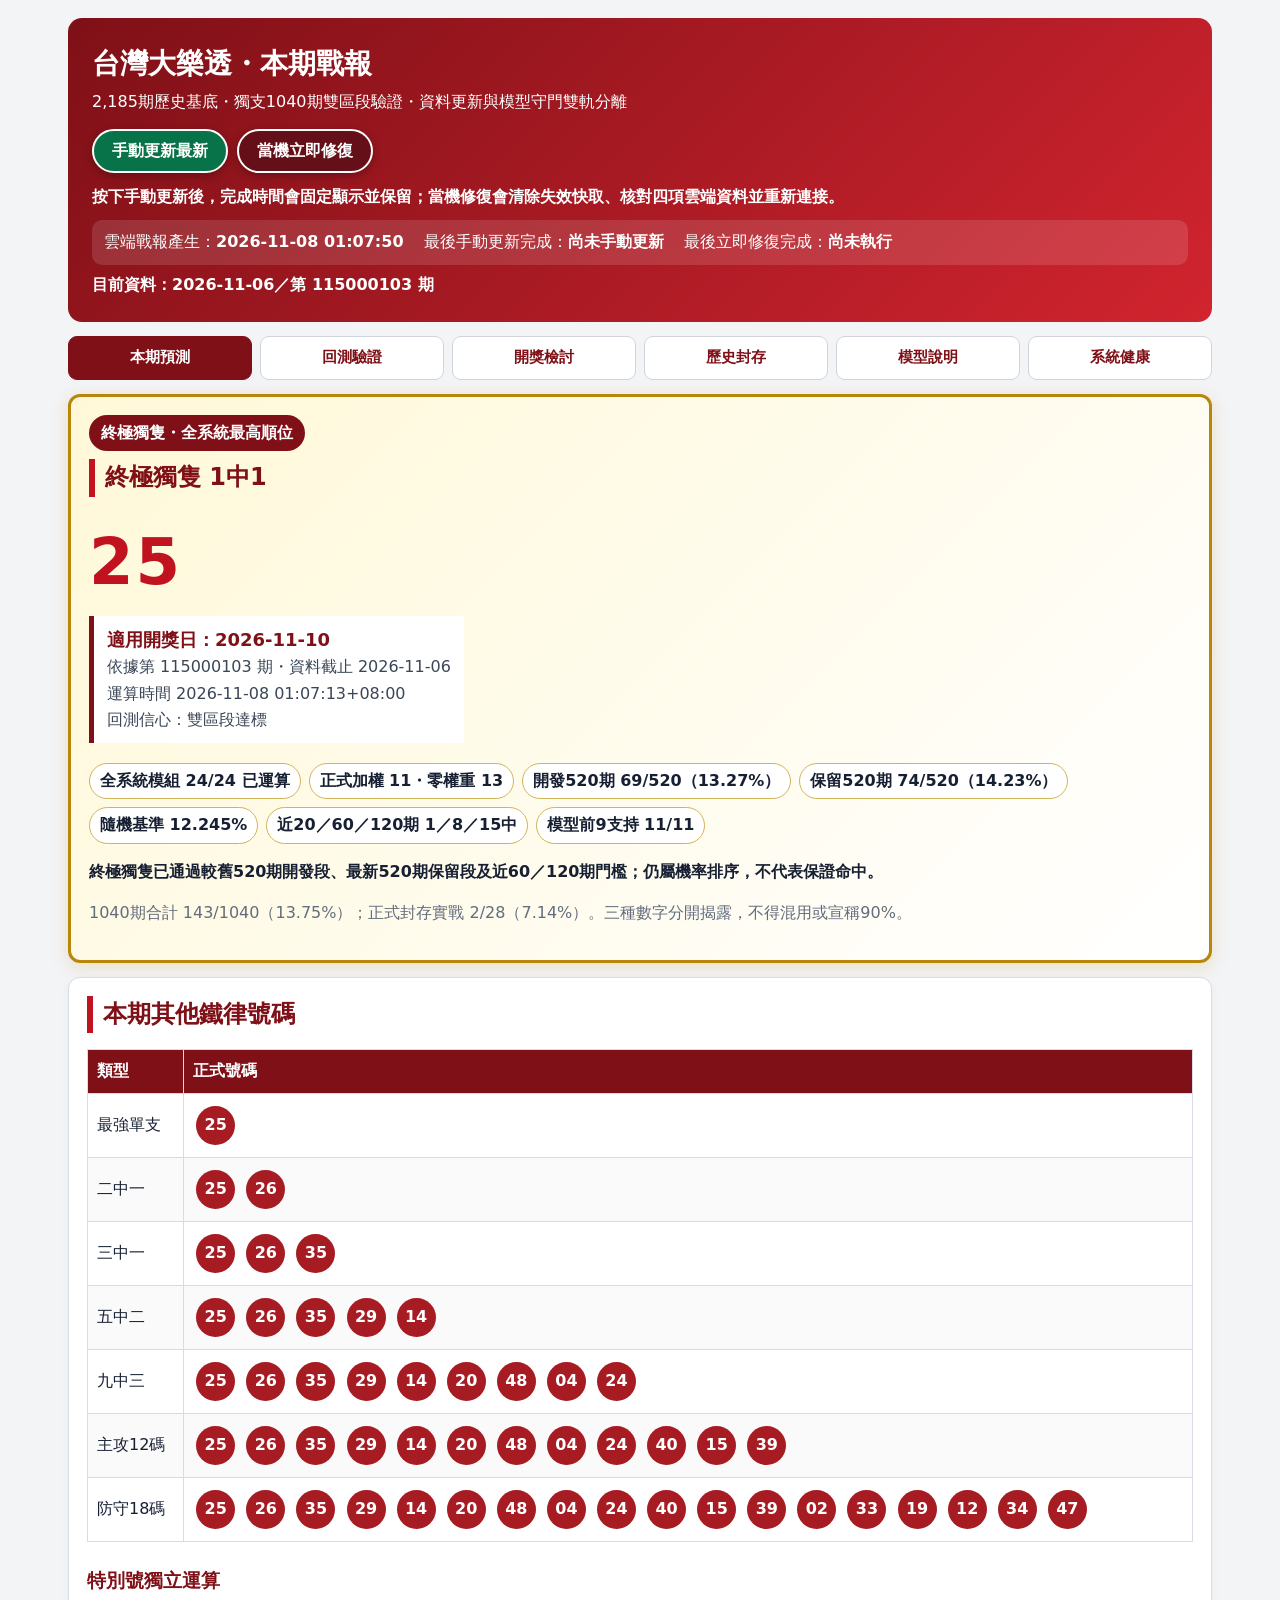
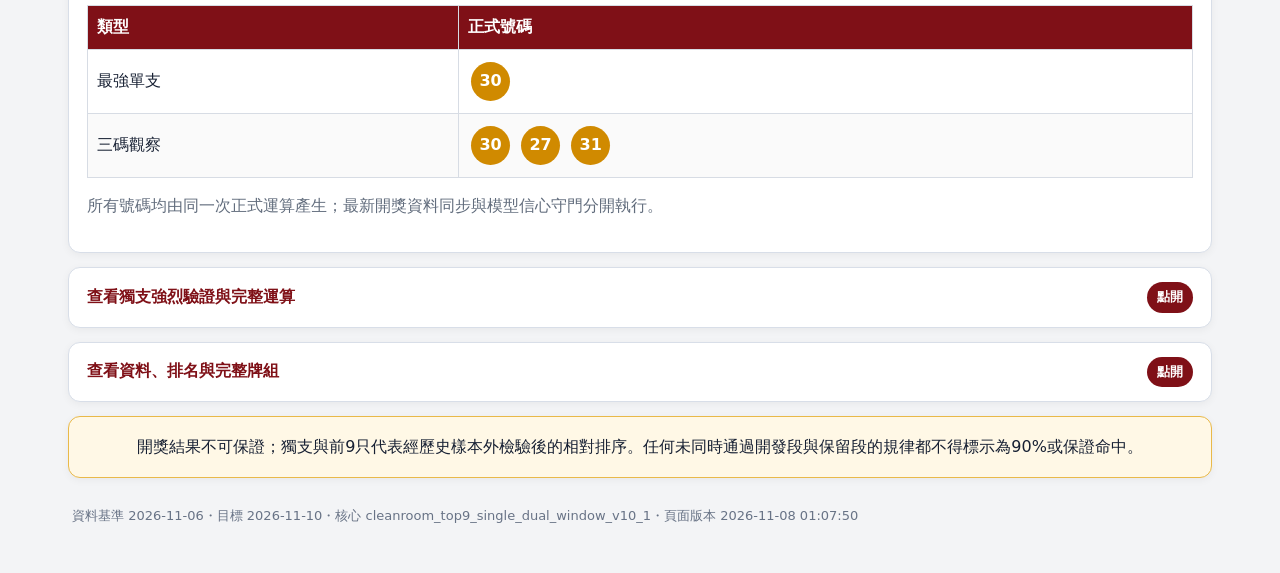
==== commit 03904a57: "大樂透每日預測日期與資料重算" ====
--- a/docs/index.html
+++ b/docs/index.html
@@ -1,18 +1,18 @@
 <!doctype html>
-<html lang="zh-Hant"><head><meta charset="utf-8"><meta name="viewport" content="width=device-width,initial-scale=1"><meta http-equiv="Cache-Control" content="no-cache, no-store, must-revalidate"><meta http-equiv="Pragma" content="no-cache"><meta http-equiv="Expires" content="0"><meta name="theme-color" content="#7f1017"><meta name="report-version" content="24fddded2e29ab81"><meta name="report-generated-at" content="2026-11-07T02:38:55+08:00"><link rel="manifest" href="manifest.webmanifest"><link rel="stylesheet" href="style.css"><title>台灣大樂透・本期戰報</title></head>
+<html lang="zh-Hant"><head><meta charset="utf-8"><meta name="viewport" content="width=device-width,initial-scale=1"><meta http-equiv="Cache-Control" content="no-cache, no-store, must-revalidate"><meta http-equiv="Pragma" content="no-cache"><meta http-equiv="Expires" content="0"><meta name="theme-color" content="#7f1017"><meta name="report-version" content="6f7fe3dbda6cd805"><meta name="report-generated-at" content="2026-11-08T01:07:50+08:00"><link rel="manifest" href="manifest.webmanifest"><link rel="stylesheet" href="style.css"><title>台灣大樂透・本期戰報</title></head>
 <body><main>
 <header><h1>台灣大樂透・本期戰報</h1><div>2,185期歷史基底・獨支1040期雙區段驗證・資料更新與模型守門雙軌分離</div>
 <div class="app-actions"><button type="button" id="manual-refresh" class="cloud-button update-button">手動更新最新</button><button type="button" id="emergency-repair" class="cloud-button repair-button">當機立即修復</button></div>
 <div class="cloud-control-note">按下手動更新後，完成時間會固定顯示並保留；當機修復會清除失效快取、核對四項雲端資料並重新連接。</div>
-<div class="update-times"><span>雲端戰報產生：<strong id="cloud-generated-time">2026-11-07 02:38:55</strong></span><span>最後手動更新完成：<strong id="last-manual-update" data-manual-time>尚未手動更新</strong></span><span>最後立即修復完成：<strong id="last-repair-time" data-repair-time>尚未執行</strong></span></div>
+<div class="update-times"><span>雲端戰報產生：<strong id="cloud-generated-time">2026-11-08 01:07:50</strong></span><span>最後手動更新完成：<strong id="last-manual-update" data-manual-time>尚未手動更新</strong></span><span>最後立即修復完成：<strong id="last-repair-time" data-repair-time>尚未執行</strong></span></div>
 <div id="cloud-action-status" class="cloud-action-status" role="status" aria-live="polite">目前資料：2026-11-06／第 115000103 期</div><a id="cloud-repair-center" class="repair-center" href="https://github.com/pingshen670822/taiwan-lotto649-ironlaw-cloud/actions/workflows/cloud-watchdog.yml" target="_blank" rel="noopener">開啟雲端修復中心</a></header>
 <nav aria-label="戰報分類"><button type="button" data-tab="decision">本期預測</button><button type="button" data-tab="models">回測驗證</button><button type="button" data-tab="review">開獎檢討</button><button type="button" data-tab="monthly">歷史封存</button><button type="button" data-tab="verify">模型說明</button><button type="button" data-tab="iron">系統健康</button></nav>
 
 <section id="decision" class="tab active">
-<div class="band strong approved"><div class="badge">終極獨隻・全系統最高順位</div><h2>終極獨隻 1中1</h2><div class="number">25</div><div class="single-date"><b>適用開獎日：2026-11-10</b><br>依據第 115000103 期・資料截止 2026-11-06<br>運算時間 2026-11-07 02:38:27+08:00<br>回測信心：雙區段達標</div><div class="validation-seals"><span>全系統模組 24/24 已運算</span><span>正式加權 11・零權重 13</span><span>開發520期 69/520（13.27%）</span><span>保留520期 74/520（14.23%）</span><span>隨機基準 12.245%</span><span>近20／60／120期 1／8／15中</span><span>模型前9支持 11/11</span></div><p><b>終極獨隻已通過較舊520期開發段、最新520期保留段及近60／120期門檻；仍屬機率排序，不代表保證命中。</b></p><p class="note">1040期合計 143/1040（13.75%）；正式封存實戰 2/28（7.14%）。三種數字分開揭露，不得混用或宣稱90%。</p></div>
+<div class="band strong approved"><div class="badge">終極獨隻・全系統最高順位</div><h2>終極獨隻 1中1</h2><div class="number">25</div><div class="single-date"><b>適用開獎日：2026-11-10</b><br>依據第 115000103 期・資料截止 2026-11-06<br>運算時間 2026-11-08 01:07:13+08:00<br>回測信心：雙區段達標</div><div class="validation-seals"><span>全系統模組 24/24 已運算</span><span>正式加權 11・零權重 13</span><span>開發520期 69/520（13.27%）</span><span>保留520期 74/520（14.23%）</span><span>隨機基準 12.245%</span><span>近20／60／120期 1／8／15中</span><span>模型前9支持 11/11</span></div><p><b>終極獨隻已通過較舊520期開發段、最新520期保留段及近60／120期門檻；仍屬機率排序，不代表保證命中。</b></p><p class="note">1040期合計 143/1040（13.75%）；正式封存實戰 2/28（7.14%）。三種數字分開揭露，不得混用或宣稱90%。</p></div>
 <div class="band ironlaw-numbers"><h2>本期其他鐵律號碼</h2><div class="scroll"><table><thead><tr><th>類型</th><th>正式號碼</th></tr></thead><tbody><tr><td>最強單支</td><td><span class="ball ">25</span></td></tr><tr><td>二中一</td><td><span class="ball ">25</span> <span class="ball ">26</span></td></tr><tr><td>三中一</td><td><span class="ball ">25</span> <span class="ball ">26</span> <span class="ball ">35</span></td></tr><tr><td>五中二</td><td><span class="ball ">25</span> <span class="ball ">26</span> <span class="ball ">35</span> <span class="ball ">29</span> <span class="ball ">14</span></td></tr><tr><td>九中三</td><td><span class="ball ">25</span> <span class="ball ">26</span> <span class="ball ">35</span> <span class="ball ">29</span> <span class="ball ">14</span> <span class="ball ">20</span> <span class="ball ">48</span> <span class="ball ">04</span> <span class="ball ">24</span></td></tr><tr><td>主攻12碼</td><td><span class="ball ">25</span> <span class="ball ">26</span> <span class="ball ">35</span> <span class="ball ">29</span> <span class="ball ">14</span> <span class="ball ">20</span> <span class="ball ">48</span> <span class="ball ">04</span> <span class="ball ">24</span> <span class="ball ">40</span> <span class="ball ">15</span> <span class="ball ">39</span></td></tr><tr><td>防守18碼</td><td><span class="ball ">25</span> <span class="ball ">26</span> <span class="ball ">35</span> <span class="ball ">29</span> <span class="ball ">14</span> <span class="ball ">20</span> <span class="ball ">48</span> <span class="ball ">04</span> <span class="ball ">24</span> <span class="ball ">40</span> <span class="ball ">15</span> <span class="ball ">39</span> <span class="ball ">02</span> <span class="ball ">33</span> <span class="ball ">19</span> <span class="ball ">12</span> <span class="ball ">34</span> <span class="ball ">47</span></td></tr></tbody></table></div><h3>特別號獨立運算</h3><div class="scroll"><table><thead><tr><th>類型</th><th>正式號碼</th></tr></thead><tbody><tr><td>最強單支</td><td><span class="ball specialball">30</span></td></tr><tr><td>三碼觀察</td><td><span class="ball specialball">30</span> <span class="ball specialball">27</span> <span class="ball specialball">31</span></td></tr></tbody></table></div><p class="note">所有號碼均由同一次正式運算產生；最新開獎資料同步與模型信心守門分開執行。</p></div>
 <details class="report-details"><summary>查看獨支強烈驗證與完整運算</summary><div class="band"><h2>多項邏輯驗證</h2><div class="scroll"><table><thead><tr><th>檢查項目</th><th>結果</th></tr></thead><tbody><tr><td>獨支使用獨立1中1選擇器</td><td>通過</td></tr><tr><td>只用較舊520期選型，保留段不參與挑選</td><td>通過</td></tr><tr><td>全部已登錄模組完成本期運算</td><td>通過</td></tr><tr><td>未通過雙區段模組權重歸零</td><td>通過</td></tr><tr><td>開發520期與保留520期完整</td><td>通過</td></tr><tr><td>較舊520期開發段勝過隨機</td><td>通過</td></tr><tr><td>最新520期保留段勝過隨機</td><td>通過</td></tr><tr><td>禁止終極獨隻連續兩期使用同號</td><td>通過</td></tr><tr><td>近60期獨支命中率不低於隨機</td><td>通過</td></tr><tr><td>近120期獨支命中率不低於隨機</td><td>通過</td></tr><tr><td>至少半數模型列入前9</td><td>通過</td></tr><tr><td>至少三分之二模型列入前15</td><td>通過</td></tr><tr><td>未通過雙區段的軌跡候選全部排除</td><td>通過</td></tr><tr><td>正式發布守門通過</td><td>通過</td></tr><tr><td>禁止直接照抄上期開獎號</td><td>通過</td></tr></tbody></table></div></div><div class="band"><h2>全系統模組逐項運算</h2><p><b>全系統驗證後最高順位：25</b></p><p class="note">所有已登錄且可重現模組每日全部運算；核心模型依滾動成績受限加權，軌跡候選未同時通過兩個520期時權重固定為0，不准用未驗證模組拉高信心。</p><div class="scroll"><table><thead><tr><th>模組</th><th>類別</th><th>本期第一候選</th><th>最終權重</th><th>獨隻順位</th><th>狀態</th></tr></thead><tbody><tr><td>bayes_24</td><td>核心機率／順位模型</td><td><span class="ball ">14</span></td><td>8.14%</td><td>6</td><td>正式滾動加權</td></tr><tr><td>bayes_60</td><td>核心機率／順位模型</td><td><span class="ball ">25</span></td><td>8.73%</td><td>2</td><td>正式滾動加權</td></tr><tr><td>bayes_150</td><td>核心機率／順位模型</td><td><span class="ball ">25</span></td><td>8.92%</td><td>1</td><td>正式滾動加權</td></tr><tr><td>bayes_360</td><td>核心機率／順位模型</td><td><span class="ball ">25</span></td><td>16.09%</td><td>1</td><td>正式滾動加權</td></tr><tr><td>ewma_8</td><td>核心機率／順位模型</td><td><span class="ball ">25</span></td><td>4.12%</td><td>1</td><td>正式滾動加權</td></tr><tr><td>ewma_21</td><td>核心機率／順位模型</td><td><span class="ball ">25</span></td><td>9.13%</td><td>1</td><td>正式滾動加權</td></tr><tr><td>ewma_55</td><td>核心機率／順位模型</td><td><span class="ball ">25</span></td><td>8.08%</td><td>1</td><td>正式滾動加權</td></tr><tr><td>ewma_144</td><td>核心機率／順位模型</td><td><span class="ball ">25</span></td><td>17.19%</td><td>1</td><td>正式滾動加權</td></tr><tr><td>empirical_hazard</td><td>核心機率／順位模型</td><td><span class="ball ">34</span></td><td>5.02%</td><td>5</td><td>正式滾動加權</td></tr><tr><td>conditional_pair</td><td>核心機率／順位模型</td><td><span class="ball ">25</span></td><td>6.50%</td><td>1</td><td>正式滾動加權</td></tr><tr><td>regime_slope</td><td>核心機率／順位模型</td><td><span class="ball ">25</span></td><td>8.09%</td><td>2</td><td>正式滾動加權</td></tr><tr><td>frequency_60</td><td>軌跡／週期／拖牌候選</td><td><span class="ball ">04</span></td><td>0.00%</td><td>—</td><td>雙區段淘汰</td></tr><tr><td>frequency_240</td><td>軌跡／週期／拖牌候選</td><td><span class="ball ">25</span></td><td>0.00%</td><td>—</td><td>雙區段淘汰</td></tr><tr><td>weekday_cycle</td><td>軌跡／週期／拖牌候選</td><td><span class="ball ">15</span></td><td>0.00%</td><td>—</td><td>雙區段淘汰</td></tr><tr><td>transition_drag</td><td>軌跡／週期／拖牌候選</td><td><span class="ball ">26</span></td><td>0.00%</td><td>—</td><td>雙區段淘汰</td></tr><tr><td>two_step_drag</td><td>軌跡／週期／拖牌候選</td><td><span class="ball ">26</span></td><td>0.00%</td><td>—</td><td>雙區段淘汰</td></tr><tr><td>neighbor_track</td><td>軌跡／週期／拖牌候選</td><td><span class="ball ">25</span></td><td>0.00%</td><td>—</td><td>雙區段淘汰</td></tr><tr><td>interval_recurrence</td><td>軌跡／週期／拖牌候選</td><td><span class="ball ">02</span></td><td>0.00%</td><td>—</td><td>雙區段淘汰</td></tr><tr><td>cooccurrence_drag</td><td>軌跡／週期／拖牌候選</td><td><span class="ball ">29</span></td><td>0.00%</td><td>—</td><td>雙區段淘汰</td></tr><tr><td>multi_condition_equal</td><td>軌跡／週期／拖牌候選</td><td><span class="ball ">25</span></td><td>0.00%</td><td>—</td><td>雙區段淘汰</td></tr><tr><td>rolling_best_60</td><td>軌跡／週期／拖牌候選</td><td><span class="ball ">25</span></td><td>0.00%</td><td>—</td><td>雙區段淘汰</td></tr><tr><td>rolling_best_120</td><td>軌跡／週期／拖牌候選</td><td><span class="ball ">25</span></td><td>0.00%</td><td>—</td><td>雙區段淘汰</td></tr><tr><td>performance_vote_60</td><td>軌跡／週期／拖牌候選</td><td><span class="ball ">25</span></td><td>0.00%</td><td>—</td><td>雙區段淘汰</td></tr><tr><td>performance_vote_120</td><td>軌跡／週期／拖牌候選</td><td><span class="ball ">25</span></td><td>0.00%</td><td>—</td><td>雙區段淘汰</td></tr></tbody></table></div></div><div class="band"><h2>清楚分層推薦</h2><div class="grid"><div class="card primary"><div class="label">A級・唯一最強排序</div><div class="number-line"><span class="ball ">25</span></div></div><div class="card "><div class="label">B級・前三排序</div><div class="number-line"><span class="ball ">25</span> <span class="ball ">26</span> <span class="ball ">35</span></div></div><div class="card "><div class="label">C級・核心前九</div><div class="number-line"><span class="ball ">25</span> <span class="ball ">26</span> <span class="ball ">35</span> <span class="ball ">29</span> <span class="ball ">14</span> <span class="ball ">20</span> <span class="ball ">48</span> <span class="ball ">04</span> <span class="ball ">24</span></div></div><div class="card "><div class="label">D級・次高防守</div><div class="number-line"><span class="ball ">40</span> <span class="ball ">15</span> <span class="ball ">39</span> <span class="ball ">02</span> <span class="ball ">33</span> <span class="ball ">19</span> <span class="ball ">12</span> <span class="ball ">34</span> <span class="ball ">47</span></div></div><div class="card low"><div class="label">E級・低機率暫避</div><div class="number-line"><span class="ball avoid">01</span> <span class="ball avoid">07</span> <span class="ball avoid">17</span> <span class="ball avoid">28</span> <span class="ball avoid">31</span> <span class="ball avoid">37</span> <span class="ball avoid">42</span> <span class="ball avoid">44</span> <span class="ball avoid">45</span> <span class="ball avoid">46</span></div></div></div></div></details>
-<details class="report-details"><summary>查看資料、排名與完整牌組</summary><div class="band"><h2>本期資料</h2><div class="grid"><div class="card"><div class="label">預測目標日</div><div class="value">2026-11-10</div></div><div class="card"><div class="label">歷史資料截止日</div><div class="value">2026-11-06</div></div><div class="card"><div class="label">依據期別</div><div class="value">第 115000103 期</div></div><div class="card"><div class="label">使用歷史期數</div><div class="value">2,185期</div></div><div class="card"><div class="label">戰報產生時間</div><div class="value">2026-11-07 02:38:55</div></div></div></div><div class="band"><h2>內部前18名診斷</h2><p class="note">此表為運算順位與校準值，不代表中獎保證。</p><div class="scroll"><table><thead><tr><th>順位</th><th>號碼</th><th>校準機率</th></tr></thead><tbody><tr><td>1</td><td><span class="ball sub">25</span></td><td>13.142%</td></tr><tr><td>2</td><td><span class="ball sub">26</span></td><td>12.929%</td></tr><tr><td>3</td><td><span class="ball sub">35</span></td><td>12.722%</td></tr><tr><td>4</td><td><span class="ball sub">29</span></td><td>12.644%</td></tr><tr><td>5</td><td><span class="ball sub">14</span></td><td>12.637%</td></tr><tr><td>6</td><td><span class="ball sub">20</span></td><td>12.609%</td></tr><tr><td>7</td><td><span class="ball sub">48</span></td><td>12.598%</td></tr><tr><td>8</td><td><span class="ball sub">04</span></td><td>12.588%</td></tr><tr><td>9</td><td><span class="ball sub">24</span></td><td>12.494%</td></tr><tr><td>10</td><td><span class="ball sub">40</span></td><td>12.492%</td></tr><tr><td>11</td><td><span class="ball sub">15</span></td><td>12.472%</td></tr><tr><td>12</td><td><span class="ball sub">39</span></td><td>12.465%</td></tr><tr><td>13</td><td><span class="ball sub">02</span></td><td>12.459%</td></tr><tr><td>14</td><td><span class="ball sub">33</span></td><td>12.457%</td></tr><tr><td>15</td><td><span class="ball sub">19</span></td><td>12.444%</td></tr><tr><td>16</td><td><span class="ball sub">12</span></td><td>12.439%</td></tr><tr><td>17</td><td><span class="ball sub">34</span></td><td>12.426%</td></tr><tr><td>18</td><td><span class="ball sub">47</span></td><td>12.420%</td></tr></tbody></table></div></div><div class="band"><h2>八組結構平衡建議</h2><div class="grid"><div class="card"><div class="label">第1組</div><div class="number-line"><span class="ball ">14</span> <span class="ball ">20</span> <span class="ball ">25</span> <span class="ball ">26</span> <span class="ball ">29</span> <span class="ball ">35</span></div></div><div class="card"><div class="label">第2組</div><div class="number-line"><span class="ball ">04</span> <span class="ball ">14</span> <span class="ball ">25</span> <span class="ball ">26</span> <span class="ball ">35</span> <span class="ball ">48</span></div></div><div class="card"><div class="label">第3組</div><div class="number-line"><span class="ball ">04</span> <span class="ball ">20</span> <span class="ball ">25</span> <span class="ball ">26</span> <span class="ball ">29</span> <span class="ball ">48</span></div></div><div class="card"><div class="label">第4組</div><div class="number-line"><span class="ball ">04</span> <span class="ball ">15</span> <span class="ball ">25</span> <span class="ball ">26</span> <span class="ball ">29</span> <span class="ball ">35</span></div></div><div class="card"><div class="label">第5組</div><div class="number-line"><span class="ball ">20</span> <span class="ball ">24</span> <span class="ball ">25</span> <span class="ball ">26</span> <span class="ball ">35</span> <span class="ball ">48</span></div></div><div class="card"><div class="label">第6組</div><div class="number-line"><span class="ball ">04</span> <span class="ball ">20</span> <span class="ball ">25</span> <span class="ball ">26</span> <span class="ball ">35</span> <span class="ball ">40</span></div></div><div class="card"><div class="label">第7組</div><div class="number-line"><span class="ball ">04</span> <span class="ball ">14</span> <span class="ball ">25</span> <span class="ball ">26</span> <span class="ball ">29</span> <span class="ball ">40</span></div></div><div class="card"><div class="label">第8組</div><div class="number-line"><span class="ball ">14</span> <span class="ball ">15</span> <span class="ball ">25</span> <span class="ball ">26</span> <span class="ball ">29</span> <span class="ball ">48</span></div></div></div></div><div class="band warning"><h2>下期低機率暫避</h2><p class="note">只做風險排序，不代表絕對不開；與主攻牌完全分離。</p><div class="grid"><div class="card low"><div class="label">五不中</div><div class="number-line"><span class="ball avoid">07</span> <span class="ball avoid">17</span> <span class="ball avoid">31</span> <span class="ball avoid">42</span> <span class="ball avoid">44</span></div></div><div class="card low"><div class="label">十不中</div><div class="number-line"><span class="ball avoid">01</span> <span class="ball avoid">07</span> <span class="ball avoid">17</span> <span class="ball avoid">28</span> <span class="ball avoid">31</span> <span class="ball avoid">37</span> <span class="ball avoid">42</span> <span class="ball avoid">44</span> <span class="ball avoid">45</span> <span class="ball avoid">46</span></div></div><div class="card low"><div class="label">十五不中</div><div class="number-line"><span class="ball avoid">01</span> <span class="ball avoid">07</span> <span class="ball avoid">10</span> <span class="ball avoid">17</span> <span class="ball avoid">21</span> <span class="ball avoid">22</span> <span class="ball avoid">27</span> <span class="ball avoid">28</span> <span class="ball avoid">30</span> <span class="ball avoid">31</span> <span class="ball avoid">37</span> <span class="ball avoid">42</span> <span class="ball avoid">44</span> <span class="ball avoid">45</span> <span class="ball avoid">46</span></div></div></div></div></details>
+<details class="report-details"><summary>查看資料、排名與完整牌組</summary><div class="band"><h2>本期資料</h2><div class="grid"><div class="card"><div class="label">預測目標日</div><div class="value">2026-11-10</div></div><div class="card"><div class="label">歷史資料截止日</div><div class="value">2026-11-06</div></div><div class="card"><div class="label">依據期別</div><div class="value">第 115000103 期</div></div><div class="card"><div class="label">使用歷史期數</div><div class="value">2,185期</div></div><div class="card"><div class="label">戰報產生時間</div><div class="value">2026-11-08 01:07:50</div></div></div></div><div class="band"><h2>內部前18名診斷</h2><p class="note">此表為運算順位與校準值，不代表中獎保證。</p><div class="scroll"><table><thead><tr><th>順位</th><th>號碼</th><th>校準機率</th></tr></thead><tbody><tr><td>1</td><td><span class="ball sub">25</span></td><td>13.142%</td></tr><tr><td>2</td><td><span class="ball sub">26</span></td><td>12.929%</td></tr><tr><td>3</td><td><span class="ball sub">35</span></td><td>12.722%</td></tr><tr><td>4</td><td><span class="ball sub">29</span></td><td>12.644%</td></tr><tr><td>5</td><td><span class="ball sub">14</span></td><td>12.637%</td></tr><tr><td>6</td><td><span class="ball sub">20</span></td><td>12.609%</td></tr><tr><td>7</td><td><span class="ball sub">48</span></td><td>12.598%</td></tr><tr><td>8</td><td><span class="ball sub">04</span></td><td>12.588%</td></tr><tr><td>9</td><td><span class="ball sub">24</span></td><td>12.494%</td></tr><tr><td>10</td><td><span class="ball sub">40</span></td><td>12.492%</td></tr><tr><td>11</td><td><span class="ball sub">15</span></td><td>12.472%</td></tr><tr><td>12</td><td><span class="ball sub">39</span></td><td>12.465%</td></tr><tr><td>13</td><td><span class="ball sub">02</span></td><td>12.459%</td></tr><tr><td>14</td><td><span class="ball sub">33</span></td><td>12.457%</td></tr><tr><td>15</td><td><span class="ball sub">19</span></td><td>12.444%</td></tr><tr><td>16</td><td><span class="ball sub">12</span></td><td>12.439%</td></tr><tr><td>17</td><td><span class="ball sub">34</span></td><td>12.426%</td></tr><tr><td>18</td><td><span class="ball sub">47</span></td><td>12.420%</td></tr></tbody></table></div></div><div class="band"><h2>八組結構平衡建議</h2><div class="grid"><div class="card"><div class="label">第1組</div><div class="number-line"><span class="ball ">14</span> <span class="ball ">20</span> <span class="ball ">25</span> <span class="ball ">26</span> <span class="ball ">29</span> <span class="ball ">35</span></div></div><div class="card"><div class="label">第2組</div><div class="number-line"><span class="ball ">04</span> <span class="ball ">14</span> <span class="ball ">25</span> <span class="ball ">26</span> <span class="ball ">35</span> <span class="ball ">48</span></div></div><div class="card"><div class="label">第3組</div><div class="number-line"><span class="ball ">04</span> <span class="ball ">20</span> <span class="ball ">25</span> <span class="ball ">26</span> <span class="ball ">29</span> <span class="ball ">48</span></div></div><div class="card"><div class="label">第4組</div><div class="number-line"><span class="ball ">04</span> <span class="ball ">15</span> <span class="ball ">25</span> <span class="ball ">26</span> <span class="ball ">29</span> <span class="ball ">35</span></div></div><div class="card"><div class="label">第5組</div><div class="number-line"><span class="ball ">20</span> <span class="ball ">24</span> <span class="ball ">25</span> <span class="ball ">26</span> <span class="ball ">35</span> <span class="ball ">48</span></div></div><div class="card"><div class="label">第6組</div><div class="number-line"><span class="ball ">04</span> <span class="ball ">20</span> <span class="ball ">25</span> <span class="ball ">26</span> <span class="ball ">35</span> <span class="ball ">40</span></div></div><div class="card"><div class="label">第7組</div><div class="number-line"><span class="ball ">04</span> <span class="ball ">14</span> <span class="ball ">25</span> <span class="ball ">26</span> <span class="ball ">29</span> <span class="ball ">40</span></div></div><div class="card"><div class="label">第8組</div><div class="number-line"><span class="ball ">14</span> <span class="ball ">15</span> <span class="ball ">25</span> <span class="ball ">26</span> <span class="ball ">29</span> <span class="ball ">48</span></div></div></div></div><div class="band warning"><h2>下期低機率暫避</h2><p class="note">只做風險排序，不代表絕對不開；與主攻牌完全分離。</p><div class="grid"><div class="card low"><div class="label">五不中</div><div class="number-line"><span class="ball avoid">07</span> <span class="ball avoid">17</span> <span class="ball avoid">31</span> <span class="ball avoid">42</span> <span class="ball avoid">44</span></div></div><div class="card low"><div class="label">十不中</div><div class="number-line"><span class="ball avoid">01</span> <span class="ball avoid">07</span> <span class="ball avoid">17</span> <span class="ball avoid">28</span> <span class="ball avoid">31</span> <span class="ball avoid">37</span> <span class="ball avoid">42</span> <span class="ball avoid">44</span> <span class="ball avoid">45</span> <span class="ball avoid">46</span></div></div><div class="card low"><div class="label">十五不中</div><div class="number-line"><span class="ball avoid">01</span> <span class="ball avoid">07</span> <span class="ball avoid">10</span> <span class="ball avoid">17</span> <span class="ball avoid">21</span> <span class="ball avoid">22</span> <span class="ball avoid">27</span> <span class="ball avoid">28</span> <span class="ball avoid">30</span> <span class="ball avoid">31</span> <span class="ball avoid">37</span> <span class="ball avoid">42</span> <span class="ball avoid">44</span> <span class="ball avoid">45</span> <span class="ball avoid">46</span></div></div></div></div></details>
 </section>
 
 <section id="models" class="tab"><div class="band"><h2>獨立1中1與前9碼走步回測</h2><div class="grid"><div class="card primary"><div class="label">獨支較舊520期開發段</div><div class="value">69/520（13.27%）</div><div class="note">必須勝過隨機 12.245%</div></div><div class="card primary"><div class="label">獨支最新520期保留段</div><div class="value">74/520（14.23%）</div><div class="note">禁止只挑這段漂亮數字</div></div><div class="card"><div class="label">獨支近20／60／120期</div><div class="value">1／8／15中</div><div class="note">只使用各期開獎前資料</div></div><div class="card"><div class="label">前9碼1040期平均命中</div><div class="value">1.126</div><div class="note">隨機基準 1.102</div></div><div class="card"><div class="label">最近20期前9平均命中</div><div class="value">1.0</div><div class="note">短期表現獨立監控</div></div><div class="card"><div class="label">第10–15名平均外溢</div><div class="value">0.7106</div><div class="note">外溢不算前9成功</div></div></div></div><div class="band"><h2>軌跡、週期與拖牌雙區段稽核</h2><p><b>沒有任何受測軌跡、週期或拖牌方法同時通過兩段驗證</b></p><p class="note">准入規則：較舊520期與最新520期必須同時高於6/49（12.2449%）；只在近期漂亮的一律淘汰。</p><div class="scroll"><table><thead><tr><th>受測規則</th><th>開發520期</th><th>保留520期</th><th>近20／60／120中</th><th>下期候選</th><th>結果</th></tr></thead><tbody><tr><td>60期頻率</td><td>60/520（11.54%）</td><td>67/520（12.88%）</td><td>1／7／12</td><td>4</td><td>淘汰</td></tr><tr><td>240期頻率</td><td>58/520（11.15%）</td><td>63/520（12.12%）</td><td>4／12／20</td><td>25</td><td>淘汰</td></tr><tr><td>開獎星期週期</td><td>64/520（12.31%）</td><td>51/520（9.81%）</td><td>1／3／9</td><td>15</td><td>淘汰</td></tr><tr><td>一階拖牌</td><td>56/520（10.77%）</td><td>69/520（13.27%）</td><td>3／13／19</td><td>26</td><td>淘汰</td></tr><tr><td>二階拖牌</td><td>56/520（10.77%）</td><td>54/520（10.38%）</td><td>2／7／13</td><td>26</td><td>淘汰</td></tr><tr><td>鄰號軌跡</td><td>56/520（10.77%）</td><td>60/520（11.54%）</td><td>3／10／15</td><td>25</td><td>淘汰</td></tr><tr><td>間隔復現</td><td>67/520（12.88%）</td><td>54/520（10.38%）</td><td>3／5／14</td><td>2</td><td>淘汰</td></tr><tr><td>共現拖牌</td><td>59/520（11.35%）</td><td>64/520（12.31%）</td><td>4／12／20</td><td>29</td><td>淘汰</td></tr><tr><td>多條件等權</td><td>58/520（11.15%）</td><td>72/520（13.85%）</td><td>1／13／23</td><td>25</td><td>淘汰</td></tr><tr><td>近60期最佳規則切換</td><td>62/520（11.92%）</td><td>60/520（11.54%）</td><td>2／8／14</td><td>25</td><td>淘汰</td></tr><tr><td>近120期最佳規則切換</td><td>54/520（10.38%）</td><td>63/520（12.12%）</td><td>1／10／15</td><td>25</td><td>淘汰</td></tr><tr><td>近60期績效投票</td><td>59/520（11.35%）</td><td>62/520（11.92%）</td><td>1／9／19</td><td>25</td><td>淘汰</td></tr><tr><td>近120期績效投票</td><td>54/520（10.38%）</td><td>64/520（12.31%）</td><td>1／11／19</td><td>25</td><td>淘汰</td></tr></tbody></table></div></div><div class="band"><h2>第10名後問題專項檢測</h2><article class="pack"><div class="pack-title">本期前9精準壓縮</div><p>升入 <span class="ball ">20</span> <span class="ball ">48</span> <span class="ball ">04</span> <span class="ball ">24</span>　撤出 <span class="ball avoid">40</span> <span class="ball avoid">15</span> <span class="ball avoid">39</span> <span class="ball avoid">02</span></p><small>固定邊界4席；上期號在前9最多3席</small></article><div class="scroll"><table><thead><tr><th>開獎日</th><th>前9命中</th><th>第10–15名外溢</th><th>六顆實開順位</th><th>撤換數</th><th>升入前9</th><th>撤出前9</th></tr></thead><tbody><tr><td>2026-10-06</td><td>0</td><td>2</td><td>10、13、18、26、29、44</td><td>4</td><td><span class="ball ">47</span> <span class="ball ">19</span> <span class="ball ">24</span></td><td><span class="ball avoid">18</span> <span class="ball avoid">29</span> <span class="ball avoid">20</span></td></tr><tr><td>2026-10-09</td><td>0</td><td>1</td><td>10、28、30、38、42、47</td><td>4</td><td><span class="ball ">29</span> <span class="ball ">47</span> <span class="ball ">39</span> <span class="ball ">06</span></td><td><span class="ball avoid">25</span> <span class="ball avoid">15</span> <span class="ball avoid">04</span> <span class="ball avoid">18</span></td></tr><tr><td>2026-10-13</td><td>2</td><td>0</td><td>3、9、17、19、25、49</td><td>4</td><td><span class="ball ">18</span> <span class="ball ">39</span> <span class="ball ">19</span> <span class="ball ">47</span></td><td><span class="ball avoid">12</span> <span class="ball avoid">14</span> <span class="ball avoid">04</span> <span class="ball avoid">29</span></td></tr><tr><td>2026-10-16</td><td>1</td><td>0</td><td>5、20、25、30、32、36</td><td>4</td><td><span class="ball ">04</span> <span class="ball ">36</span> <span class="ball ">18</span> <span class="ball ">29</span></td><td><span class="ball avoid">47</span> <span class="ball avoid">12</span> <span class="ball avoid">20</span> <span class="ball avoid">03</span></td></tr><tr><td>2026-10-20</td><td>0</td><td>0</td><td>18、20、23、27、28、38</td><td>4</td><td><span class="ball ">18</span> <span class="ball ">03</span> <span class="ball ">29</span> <span class="ball ">04</span></td><td><span class="ball avoid">14</span> <span class="ball avoid">47</span> <span class="ball avoid">20</span> <span class="ball avoid">06</span></td></tr><tr><td>2026-10-23</td><td>1</td><td>1</td><td>7、10、35、40、42、45</td><td>4</td><td><span class="ball ">20</span> <span class="ball ">33</span> <span class="ball ">14</span> <span class="ball ">29</span></td><td><span class="ball avoid">40</span> <span class="ball avoid">12</span> <span class="ball avoid">06</span> <span class="ball avoid">47</span></td></tr><tr><td>2026-10-27</td><td>1</td><td>0</td><td>6、31、32、33、35、36</td><td>4</td><td><span class="ball ">14</span> <span class="ball ">47</span> <span class="ball ">02</span> <span class="ball ">06</span></td><td><span class="ball avoid">15</span> <span class="ball avoid">20</span> <span class="ball avoid">19</span> <span class="ball avoid">12</span></td></tr><tr><td>2026-10-30</td><td>1</td><td>1</td><td>4、14、21、39、40、44</td><td>4</td><td><span class="ball ">20</span> <span class="ball ">47</span> <span class="ball ">16</span> <span class="ball ">06</span></td><td><span class="ball avoid">33</span> <span class="ball avoid">15</span> <span class="ball avoid">12</span> <span class="ball avoid">19</span></td></tr><tr><td>2026-11-03</td><td>1</td><td>0</td><td>1、16、18、20、29、40</td><td>4</td><td><span class="ball ">20</span> <span class="ball ">12</span> <span class="ball ">19</span> <span class="ball ">47</span></td><td><span class="ball avoid">15</span> <span class="ball avoid">04</span> <span class="ball avoid">33</span> <span class="ball avoid">34</span></td></tr><tr><td>2026-11-06</td><td>1</td><td>0</td><td>2、27、32、34、40、42</td><td>4</td><td><span class="ball ">33</span> <span class="ball ">02</span> <span class="ball ">12</span></td><td><span class="ball avoid">39</span> <span class="ball avoid">04</span> <span class="ball avoid">14</span></td></tr></tbody></table></div></div><details class="report-details"><summary>查看逐模組錯誤檢討與滾動調整</summary><div class="band"><h2>前9碼三層滾動權重</h2><div class="scroll"><table><thead><tr><th>模型</th><th>最終權重</th><th>近20前9命中</th><th>近60前9命中</th><th>近120前9命中</th><th>近20外溢</th><th>連續零命中</th><th>對數損失</th></tr></thead><tbody><tr><td>bayes_24</td><td>8.14%</td><td>1.000</td><td>0.983</td><td>0.983</td><td>0.650</td><td>0</td><td>0.373203</td></tr><tr><td>bayes_60</td><td>8.73%</td><td>0.950</td><td>1.050</td><td>1.142</td><td>0.750</td><td>0</td><td>0.372789</td></tr><tr><td>bayes_150</td><td>8.92%</td><td>1.050</td><td>1.067</td><td>1.042</td><td>0.800</td><td>1</td><td>0.372511</td></tr><tr><td>bayes_360</td><td>16.09%</td><td>1.300</td><td>1.150</td><td>1.050</td><td>0.550</td><td>0</td><td>0.372548</td></tr><tr><td>ewma_8</td><td>4.12%</td><td>0.900</td><td>1.067</td><td>1.083</td><td>0.650</td><td>1</td><td>0.399900</td></tr><tr><td>ewma_21</td><td>9.13%</td><td>1.100</td><td>1.067</td><td>1.050</td><td>0.600</td><td>0</td><td>0.380967</td></tr><tr><td>ewma_55</td><td>8.08%</td><td>0.950</td><td>1.100</td><td>1.092</td><td>0.900</td><td>0</td><td>0.375140</td></tr><tr><td>ewma_144</td><td>17.19%</td><td>1.250</td><td>1.200</td><td>1.158</td><td>0.600</td><td>0</td><td>0.373211</td></tr><tr><td>empirical_hazard</td><td>5.02%</td><td>0.750</td><td>1.050</td><td>1.058</td><td>0.950</td><td>0</td><td>0.375694</td></tr><tr><td>conditional_pair</td><td>6.50%</td><td>0.900</td><td>1.067</td><td>1.133</td><td>1.000</td><td>1</td><td>0.375012</td></tr><tr><td>regime_slope</td><td>8.09%</td><td>0.950</td><td>1.033</td><td>1.083</td><td>0.800</td><td>0</td><td>0.372956</td></tr></tbody></table></div></div><div class="band"><h2>主號模型錯誤追責</h2><div class="scroll"><table><thead><tr><th>模型</th><th>原第一名</th><th>1中1</th><th>前9命中</th><th>命中號</th><th>權重變動</th><th>處置</th></tr></thead><tbody><tr><td>bayes_24</td><td><span class="ball ">35</span></td><td>未中</td><td>1</td><td><span class="ball gold">26</span></td><td>7.39% → 8.14%</td><td>失敗但受權重上限約束，列入下期監控</td></tr><tr><td>bayes_60</td><td><span class="ball ">29</span></td><td>未中</td><td>1</td><td><span class="ball gold">26</span></td><td>8.79% → 8.73%</td><td>通過，依滾動成績調整</td></tr><tr><td>bayes_150</td><td><span class="ball ">25</span></td><td>未中</td><td>0</td><td>—</td><td>10.70% → 8.92%</td><td>失敗降權／重新校準</td></tr><tr><td>bayes_360</td><td><span class="ball ">25</span></td><td>未中</td><td>1</td><td><span class="ball gold">26</span></td><td>15.99% → 16.09%</td><td>失敗但受權重上限約束，列入下期監控</td></tr><tr><td>ewma_8</td><td><span class="ball ">25</span></td><td>未中</td><td>0</td><td>—</td><td>4.67% → 4.12%</td><td>失敗降權／重新校準</td></tr><tr><td>ewma_21</td><td><span class="ball ">25</span></td><td>未中</td><td>1</td><td><span class="ball gold">26</span></td><td>8.35% → 9.13%</td><td>失敗但受權重上限約束，列入下期監控</td></tr><tr><td>ewma_55</td><td><span class="ball ">25</span></td><td>未中</td><td>1</td><td><span class="ball gold">26</span></td><td>7.30% → 8.08%</td><td>通過，依滾動成績調整</td></tr><tr><td>ewma_144</td><td><span class="ball ">25</span></td><td>未中</td><td>1</td><td><span class="ball gold">26</span></td><td>16.71% → 17.19%</td><td>失敗但受權重上限約束，列入下期監控</td></tr><tr><td>empirical_hazard</td><td><span class="ball ">05</span></td><td>命中</td><td>1</td><td><span class="ball gold">05</span></td><td>4.61% → 5.02%</td><td>通過，依滾動成績調整</td></tr><tr><td>conditional_pair</td><td><span class="ball ">25</span></td><td>未中</td><td>0</td><td>—</td><td>8.20% → 6.50%</td><td>失敗降權／重新校準</td></tr><tr><td>regime_slope</td><td><span class="ball ">35</span></td><td>未中</td><td>1</td><td><span class="ball gold">26</span></td><td>7.31% → 8.09%</td><td>失敗但受權重上限約束，列入下期監控</td></tr></tbody></table></div></div><div class="band"><h2>特別號模型錯誤追責</h2><div class="scroll"><table><thead><tr><th>模型</th><th>原第一名</th><th>1中1</th><th>前三命中</th><th>權重變動</th><th>處置</th></tr></thead><tbody><tr><td>bayes_24</td><td><span class="ball specialball">27</span></td><td>未中</td><td>0</td><td>11.36% → 11.71%</td><td>失敗但受權重上限約束，列入下期監控</td></tr><tr><td>bayes_60</td><td><span class="ball specialball">30</span></td><td>未中</td><td>0</td><td>10.43% → 10.75%</td><td>失敗但受權重上限約束，列入下期監控</td></tr><tr><td>bayes_150</td><td><span class="ball specialball">30</span></td><td>未中</td><td>0</td><td>9.74% → 10.04%</td><td>失敗但受權重上限約束，列入下期監控</td></tr><tr><td>bayes_360</td><td><span class="ball specialball">27</span></td><td>未中</td><td>0</td><td>19.80% → 18.38%</td><td>失敗降權／重新校準</td></tr><tr><td>ewma_8</td><td><span class="ball specialball">27</span></td><td>未中</td><td>0</td><td>3.96% → 4.41%</td><td>失敗但受權重上限約束，列入下期監控</td></tr><tr><td>ewma_21</td><td><span class="ball specialball">30</span></td><td>未中</td><td>0</td><td>8.19% → 8.68%</td><td>失敗但受權重上限約束，列入下期監控</td></tr><tr><td>ewma_55</td><td><span class="ball specialball">30</span></td><td>未中</td><td>0</td><td>10.51% → 10.90%</td><td>失敗但受權重上限約束，列入下期監控</td></tr><tr><td>ewma_144</td><td><span class="ball specialball">30</span></td><td>未中</td><td>0</td><td>10.13% → 10.44%</td><td>失敗但受權重上限約束，列入下期監控</td></tr><tr><td>empirical_hazard</td><td><span class="ball specialball">37</span></td><td>未中</td><td>0</td><td>15.87% → 14.70%</td><td>失敗降權／重新校準</td></tr></tbody></table></div></div></details></section>
@@ -25,5 +25,5 @@
 
 <section id="iron" class="tab"><div class="band"><h2>系統健康</h2><div class="grid"><div class="card"><div class="label">資料日期／期別</div><div class="value">2026-11-06／第 115000103 期</div></div><div class="card"><div class="label">預測守門</div><div class="value ok">已通過</div></div><div class="card"><div class="label">雲端主更新</div><div class="value ok">每3小時＋開獎後密集檢查</div></div><div class="card"><div class="label">第二層自主修復</div><div class="value ok">逾時或失敗自動啟動</div></div></div></div><div class="band"><h2>台灣大樂透規則核對</h2><p>每期由1至49開出6個主號，另開1個特別號；資料必須同時通過期別、日期、六顆主號與特別號完整性驗證。</p></div><div class="band"><h2>鐵律守門</h2><ol><li>只准使用官方開獎資料，禁止假資料與未來資料</li><li>預測封存後不可因開獎結果修改</li><li>開獎後先結算，再檢討所有模型，最後全量重算</li><li>回測嚴格按時間順序，禁止偷看未來</li><li>軌跡與拖牌規則必須通過開發／保留雙區段，禁止挑漂亮區段</li><li>主攻、暫避、開獎檢討、歷史封存分區顯示</li><li>抓號失敗保留最後有效版本，絕不以不完整資料覆寫</li><li>開獎後2小時未更新，立即啟動自主修復並持續重試</li></ol><h3>生命週期</h3><p>官方資料 → 完整性驗證 → 上期結算 → 模組追責 → 1040期雙區段重測 → 軌跡規律稽核 → 健康檢查 → 戰報生成 → 手機同步 → 失敗時第二層救援</p><p><a href="integrity_audit.json" target="_blank" rel="noopener">每日完整性稽核</a>　<a href="single_pattern_audit.json" target="_blank" rel="noopener">獨支軌跡規律稽核</a>　<a href="self_test_report.json" target="_blank" rel="noopener">全系統自測</a></p></div></section>
 
-<div class="band warning notice">開獎結果不可保證；獨支與前9只代表經歷史樣本外檢驗後的相對排序。任何未同時通過開發段與保留段的規律都不得標示為90%或保證命中。</div><footer>資料基準 2026-11-06・目標 2026-11-10・核心 cleanroom_top9_single_dual_window_v10_1・頁面版本 2026-11-07 02:38:55</footer>
+<div class="band warning notice">開獎結果不可保證；獨支與前9只代表經歷史樣本外檢驗後的相對排序。任何未同時通過開發段與保留段的規律都不得標示為90%或保證命中。</div><footer>資料基準 2026-11-06・目標 2026-11-10・核心 cleanroom_top9_single_dual_window_v10_1・頁面版本 2026-11-08 01:07:50</footer>
 </main><script src="app.js"></script></body></html>
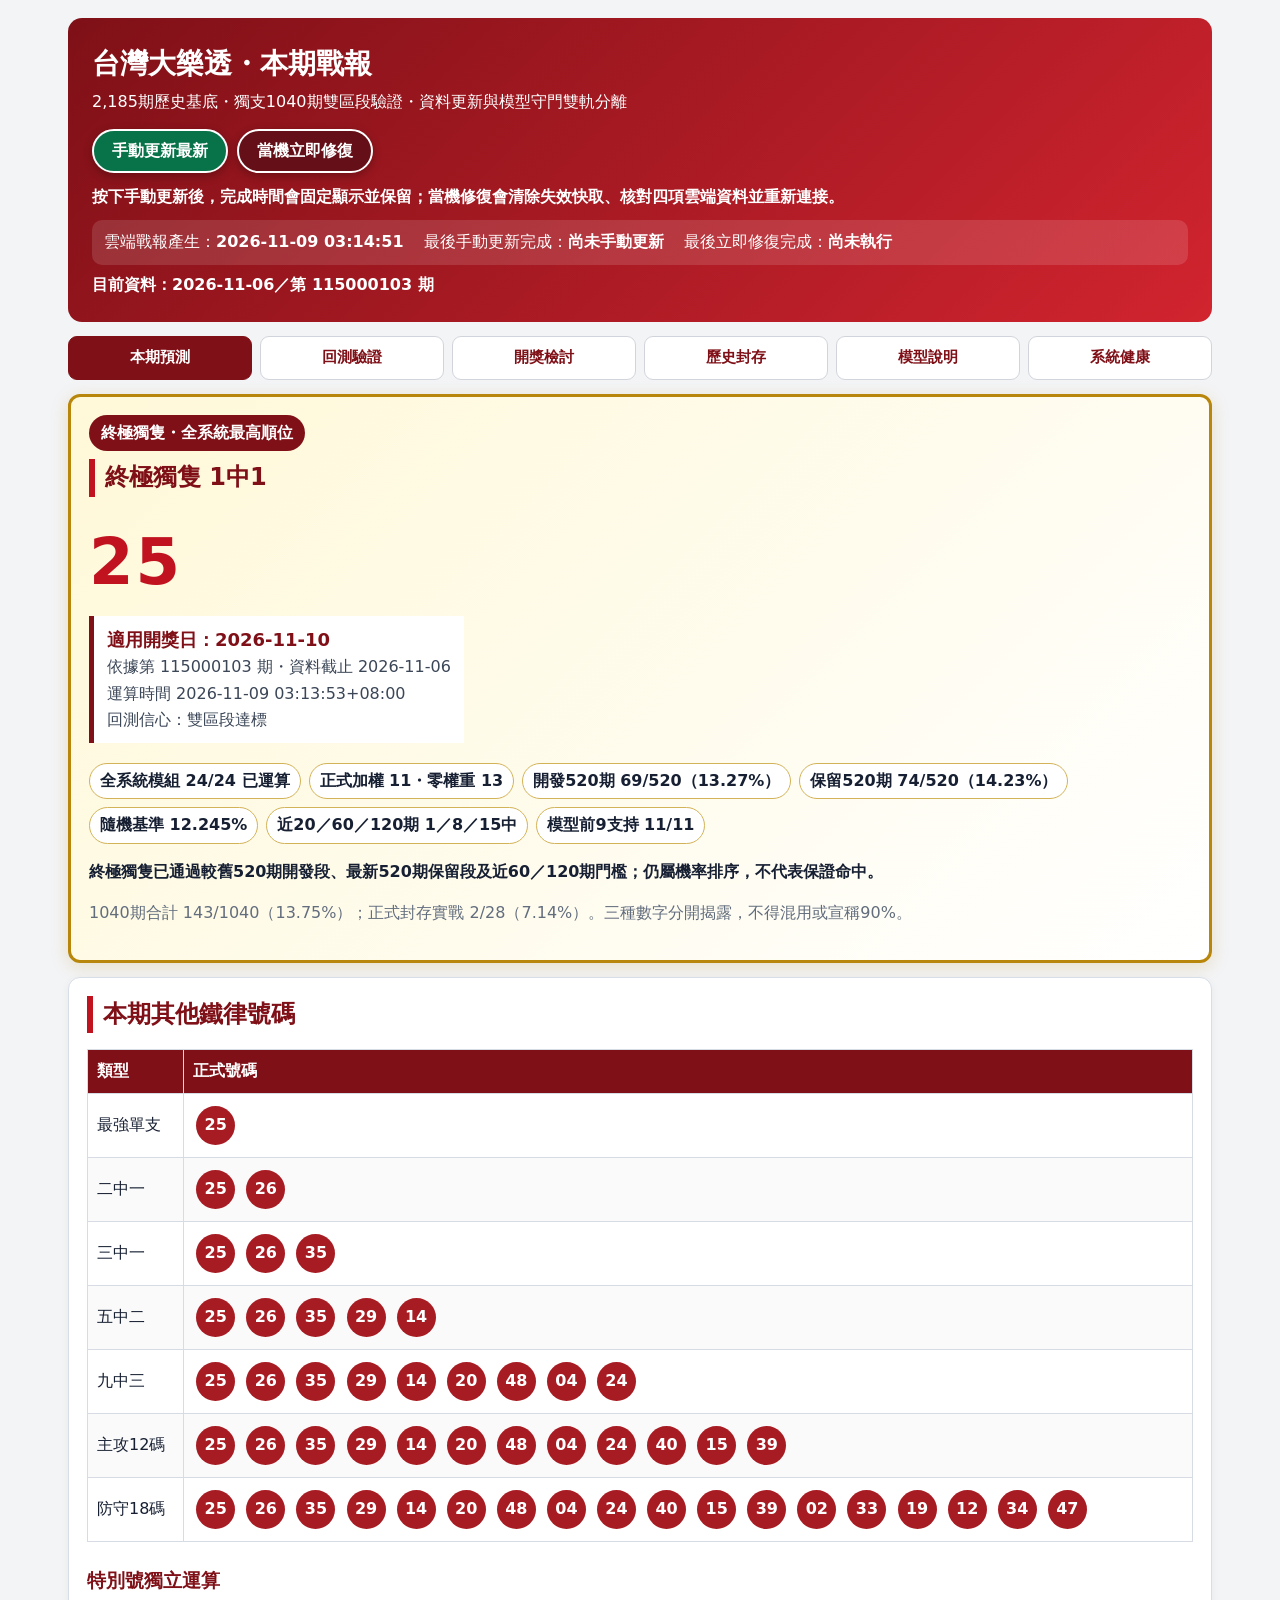
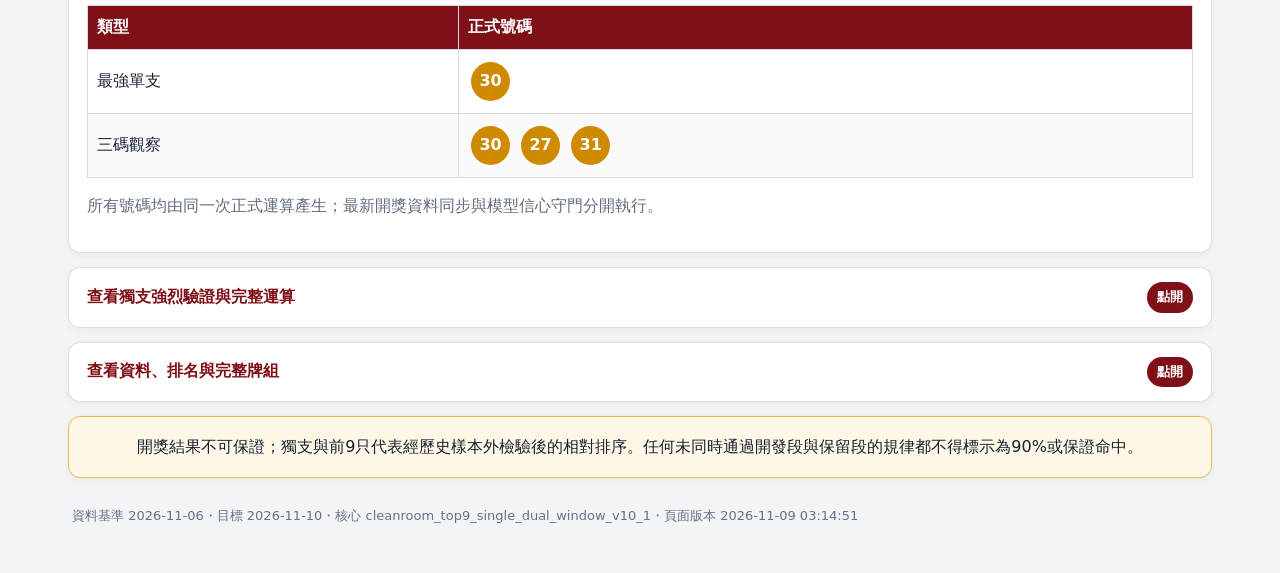
==== commit 0ac12dc3: "大樂透每日預測日期與資料重算" ====
--- a/docs/index.html
+++ b/docs/index.html
@@ -1,18 +1,18 @@
 <!doctype html>
-<html lang="zh-Hant"><head><meta charset="utf-8"><meta name="viewport" content="width=device-width,initial-scale=1"><meta http-equiv="Cache-Control" content="no-cache, no-store, must-revalidate"><meta http-equiv="Pragma" content="no-cache"><meta http-equiv="Expires" content="0"><meta name="theme-color" content="#7f1017"><meta name="report-version" content="6f7fe3dbda6cd805"><meta name="report-generated-at" content="2026-11-08T01:07:50+08:00"><link rel="manifest" href="manifest.webmanifest"><link rel="stylesheet" href="style.css"><title>台灣大樂透・本期戰報</title></head>
+<html lang="zh-Hant"><head><meta charset="utf-8"><meta name="viewport" content="width=device-width,initial-scale=1"><meta http-equiv="Cache-Control" content="no-cache, no-store, must-revalidate"><meta http-equiv="Pragma" content="no-cache"><meta http-equiv="Expires" content="0"><meta name="theme-color" content="#7f1017"><meta name="report-version" content="f35b3dc6fd2775f8"><meta name="report-generated-at" content="2026-11-09T03:14:51+08:00"><link rel="manifest" href="manifest.webmanifest"><link rel="stylesheet" href="style.css"><title>台灣大樂透・本期戰報</title></head>
 <body><main>
 <header><h1>台灣大樂透・本期戰報</h1><div>2,185期歷史基底・獨支1040期雙區段驗證・資料更新與模型守門雙軌分離</div>
 <div class="app-actions"><button type="button" id="manual-refresh" class="cloud-button update-button">手動更新最新</button><button type="button" id="emergency-repair" class="cloud-button repair-button">當機立即修復</button></div>
 <div class="cloud-control-note">按下手動更新後，完成時間會固定顯示並保留；當機修復會清除失效快取、核對四項雲端資料並重新連接。</div>
-<div class="update-times"><span>雲端戰報產生：<strong id="cloud-generated-time">2026-11-08 01:07:50</strong></span><span>最後手動更新完成：<strong id="last-manual-update" data-manual-time>尚未手動更新</strong></span><span>最後立即修復完成：<strong id="last-repair-time" data-repair-time>尚未執行</strong></span></div>
+<div class="update-times"><span>雲端戰報產生：<strong id="cloud-generated-time">2026-11-09 03:14:51</strong></span><span>最後手動更新完成：<strong id="last-manual-update" data-manual-time>尚未手動更新</strong></span><span>最後立即修復完成：<strong id="last-repair-time" data-repair-time>尚未執行</strong></span></div>
 <div id="cloud-action-status" class="cloud-action-status" role="status" aria-live="polite">目前資料：2026-11-06／第 115000103 期</div><a id="cloud-repair-center" class="repair-center" href="https://github.com/pingshen670822/taiwan-lotto649-ironlaw-cloud/actions/workflows/cloud-watchdog.yml" target="_blank" rel="noopener">開啟雲端修復中心</a></header>
 <nav aria-label="戰報分類"><button type="button" data-tab="decision">本期預測</button><button type="button" data-tab="models">回測驗證</button><button type="button" data-tab="review">開獎檢討</button><button type="button" data-tab="monthly">歷史封存</button><button type="button" data-tab="verify">模型說明</button><button type="button" data-tab="iron">系統健康</button></nav>
 
 <section id="decision" class="tab active">
-<div class="band strong approved"><div class="badge">終極獨隻・全系統最高順位</div><h2>終極獨隻 1中1</h2><div class="number">25</div><div class="single-date"><b>適用開獎日：2026-11-10</b><br>依據第 115000103 期・資料截止 2026-11-06<br>運算時間 2026-11-08 01:07:13+08:00<br>回測信心：雙區段達標</div><div class="validation-seals"><span>全系統模組 24/24 已運算</span><span>正式加權 11・零權重 13</span><span>開發520期 69/520（13.27%）</span><span>保留520期 74/520（14.23%）</span><span>隨機基準 12.245%</span><span>近20／60／120期 1／8／15中</span><span>模型前9支持 11/11</span></div><p><b>終極獨隻已通過較舊520期開發段、最新520期保留段及近60／120期門檻；仍屬機率排序，不代表保證命中。</b></p><p class="note">1040期合計 143/1040（13.75%）；正式封存實戰 2/28（7.14%）。三種數字分開揭露，不得混用或宣稱90%。</p></div>
+<div class="band strong approved"><div class="badge">終極獨隻・全系統最高順位</div><h2>終極獨隻 1中1</h2><div class="number">25</div><div class="single-date"><b>適用開獎日：2026-11-10</b><br>依據第 115000103 期・資料截止 2026-11-06<br>運算時間 2026-11-09 03:13:53+08:00<br>回測信心：雙區段達標</div><div class="validation-seals"><span>全系統模組 24/24 已運算</span><span>正式加權 11・零權重 13</span><span>開發520期 69/520（13.27%）</span><span>保留520期 74/520（14.23%）</span><span>隨機基準 12.245%</span><span>近20／60／120期 1／8／15中</span><span>模型前9支持 11/11</span></div><p><b>終極獨隻已通過較舊520期開發段、最新520期保留段及近60／120期門檻；仍屬機率排序，不代表保證命中。</b></p><p class="note">1040期合計 143/1040（13.75%）；正式封存實戰 2/28（7.14%）。三種數字分開揭露，不得混用或宣稱90%。</p></div>
 <div class="band ironlaw-numbers"><h2>本期其他鐵律號碼</h2><div class="scroll"><table><thead><tr><th>類型</th><th>正式號碼</th></tr></thead><tbody><tr><td>最強單支</td><td><span class="ball ">25</span></td></tr><tr><td>二中一</td><td><span class="ball ">25</span> <span class="ball ">26</span></td></tr><tr><td>三中一</td><td><span class="ball ">25</span> <span class="ball ">26</span> <span class="ball ">35</span></td></tr><tr><td>五中二</td><td><span class="ball ">25</span> <span class="ball ">26</span> <span class="ball ">35</span> <span class="ball ">29</span> <span class="ball ">14</span></td></tr><tr><td>九中三</td><td><span class="ball ">25</span> <span class="ball ">26</span> <span class="ball ">35</span> <span class="ball ">29</span> <span class="ball ">14</span> <span class="ball ">20</span> <span class="ball ">48</span> <span class="ball ">04</span> <span class="ball ">24</span></td></tr><tr><td>主攻12碼</td><td><span class="ball ">25</span> <span class="ball ">26</span> <span class="ball ">35</span> <span class="ball ">29</span> <span class="ball ">14</span> <span class="ball ">20</span> <span class="ball ">48</span> <span class="ball ">04</span> <span class="ball ">24</span> <span class="ball ">40</span> <span class="ball ">15</span> <span class="ball ">39</span></td></tr><tr><td>防守18碼</td><td><span class="ball ">25</span> <span class="ball ">26</span> <span class="ball ">35</span> <span class="ball ">29</span> <span class="ball ">14</span> <span class="ball ">20</span> <span class="ball ">48</span> <span class="ball ">04</span> <span class="ball ">24</span> <span class="ball ">40</span> <span class="ball ">15</span> <span class="ball ">39</span> <span class="ball ">02</span> <span class="ball ">33</span> <span class="ball ">19</span> <span class="ball ">12</span> <span class="ball ">34</span> <span class="ball ">47</span></td></tr></tbody></table></div><h3>特別號獨立運算</h3><div class="scroll"><table><thead><tr><th>類型</th><th>正式號碼</th></tr></thead><tbody><tr><td>最強單支</td><td><span class="ball specialball">30</span></td></tr><tr><td>三碼觀察</td><td><span class="ball specialball">30</span> <span class="ball specialball">27</span> <span class="ball specialball">31</span></td></tr></tbody></table></div><p class="note">所有號碼均由同一次正式運算產生；最新開獎資料同步與模型信心守門分開執行。</p></div>
 <details class="report-details"><summary>查看獨支強烈驗證與完整運算</summary><div class="band"><h2>多項邏輯驗證</h2><div class="scroll"><table><thead><tr><th>檢查項目</th><th>結果</th></tr></thead><tbody><tr><td>獨支使用獨立1中1選擇器</td><td>通過</td></tr><tr><td>只用較舊520期選型，保留段不參與挑選</td><td>通過</td></tr><tr><td>全部已登錄模組完成本期運算</td><td>通過</td></tr><tr><td>未通過雙區段模組權重歸零</td><td>通過</td></tr><tr><td>開發520期與保留520期完整</td><td>通過</td></tr><tr><td>較舊520期開發段勝過隨機</td><td>通過</td></tr><tr><td>最新520期保留段勝過隨機</td><td>通過</td></tr><tr><td>禁止終極獨隻連續兩期使用同號</td><td>通過</td></tr><tr><td>近60期獨支命中率不低於隨機</td><td>通過</td></tr><tr><td>近120期獨支命中率不低於隨機</td><td>通過</td></tr><tr><td>至少半數模型列入前9</td><td>通過</td></tr><tr><td>至少三分之二模型列入前15</td><td>通過</td></tr><tr><td>未通過雙區段的軌跡候選全部排除</td><td>通過</td></tr><tr><td>正式發布守門通過</td><td>通過</td></tr><tr><td>禁止直接照抄上期開獎號</td><td>通過</td></tr></tbody></table></div></div><div class="band"><h2>全系統模組逐項運算</h2><p><b>全系統驗證後最高順位：25</b></p><p class="note">所有已登錄且可重現模組每日全部運算；核心模型依滾動成績受限加權，軌跡候選未同時通過兩個520期時權重固定為0，不准用未驗證模組拉高信心。</p><div class="scroll"><table><thead><tr><th>模組</th><th>類別</th><th>本期第一候選</th><th>最終權重</th><th>獨隻順位</th><th>狀態</th></tr></thead><tbody><tr><td>bayes_24</td><td>核心機率／順位模型</td><td><span class="ball ">14</span></td><td>8.14%</td><td>6</td><td>正式滾動加權</td></tr><tr><td>bayes_60</td><td>核心機率／順位模型</td><td><span class="ball ">25</span></td><td>8.73%</td><td>2</td><td>正式滾動加權</td></tr><tr><td>bayes_150</td><td>核心機率／順位模型</td><td><span class="ball ">25</span></td><td>8.92%</td><td>1</td><td>正式滾動加權</td></tr><tr><td>bayes_360</td><td>核心機率／順位模型</td><td><span class="ball ">25</span></td><td>16.09%</td><td>1</td><td>正式滾動加權</td></tr><tr><td>ewma_8</td><td>核心機率／順位模型</td><td><span class="ball ">25</span></td><td>4.12%</td><td>1</td><td>正式滾動加權</td></tr><tr><td>ewma_21</td><td>核心機率／順位模型</td><td><span class="ball ">25</span></td><td>9.13%</td><td>1</td><td>正式滾動加權</td></tr><tr><td>ewma_55</td><td>核心機率／順位模型</td><td><span class="ball ">25</span></td><td>8.08%</td><td>1</td><td>正式滾動加權</td></tr><tr><td>ewma_144</td><td>核心機率／順位模型</td><td><span class="ball ">25</span></td><td>17.19%</td><td>1</td><td>正式滾動加權</td></tr><tr><td>empirical_hazard</td><td>核心機率／順位模型</td><td><span class="ball ">34</span></td><td>5.02%</td><td>5</td><td>正式滾動加權</td></tr><tr><td>conditional_pair</td><td>核心機率／順位模型</td><td><span class="ball ">25</span></td><td>6.50%</td><td>1</td><td>正式滾動加權</td></tr><tr><td>regime_slope</td><td>核心機率／順位模型</td><td><span class="ball ">25</span></td><td>8.09%</td><td>2</td><td>正式滾動加權</td></tr><tr><td>frequency_60</td><td>軌跡／週期／拖牌候選</td><td><span class="ball ">04</span></td><td>0.00%</td><td>—</td><td>雙區段淘汰</td></tr><tr><td>frequency_240</td><td>軌跡／週期／拖牌候選</td><td><span class="ball ">25</span></td><td>0.00%</td><td>—</td><td>雙區段淘汰</td></tr><tr><td>weekday_cycle</td><td>軌跡／週期／拖牌候選</td><td><span class="ball ">15</span></td><td>0.00%</td><td>—</td><td>雙區段淘汰</td></tr><tr><td>transition_drag</td><td>軌跡／週期／拖牌候選</td><td><span class="ball ">26</span></td><td>0.00%</td><td>—</td><td>雙區段淘汰</td></tr><tr><td>two_step_drag</td><td>軌跡／週期／拖牌候選</td><td><span class="ball ">26</span></td><td>0.00%</td><td>—</td><td>雙區段淘汰</td></tr><tr><td>neighbor_track</td><td>軌跡／週期／拖牌候選</td><td><span class="ball ">25</span></td><td>0.00%</td><td>—</td><td>雙區段淘汰</td></tr><tr><td>interval_recurrence</td><td>軌跡／週期／拖牌候選</td><td><span class="ball ">02</span></td><td>0.00%</td><td>—</td><td>雙區段淘汰</td></tr><tr><td>cooccurrence_drag</td><td>軌跡／週期／拖牌候選</td><td><span class="ball ">29</span></td><td>0.00%</td><td>—</td><td>雙區段淘汰</td></tr><tr><td>multi_condition_equal</td><td>軌跡／週期／拖牌候選</td><td><span class="ball ">25</span></td><td>0.00%</td><td>—</td><td>雙區段淘汰</td></tr><tr><td>rolling_best_60</td><td>軌跡／週期／拖牌候選</td><td><span class="ball ">25</span></td><td>0.00%</td><td>—</td><td>雙區段淘汰</td></tr><tr><td>rolling_best_120</td><td>軌跡／週期／拖牌候選</td><td><span class="ball ">25</span></td><td>0.00%</td><td>—</td><td>雙區段淘汰</td></tr><tr><td>performance_vote_60</td><td>軌跡／週期／拖牌候選</td><td><span class="ball ">25</span></td><td>0.00%</td><td>—</td><td>雙區段淘汰</td></tr><tr><td>performance_vote_120</td><td>軌跡／週期／拖牌候選</td><td><span class="ball ">25</span></td><td>0.00%</td><td>—</td><td>雙區段淘汰</td></tr></tbody></table></div></div><div class="band"><h2>清楚分層推薦</h2><div class="grid"><div class="card primary"><div class="label">A級・唯一最強排序</div><div class="number-line"><span class="ball ">25</span></div></div><div class="card "><div class="label">B級・前三排序</div><div class="number-line"><span class="ball ">25</span> <span class="ball ">26</span> <span class="ball ">35</span></div></div><div class="card "><div class="label">C級・核心前九</div><div class="number-line"><span class="ball ">25</span> <span class="ball ">26</span> <span class="ball ">35</span> <span class="ball ">29</span> <span class="ball ">14</span> <span class="ball ">20</span> <span class="ball ">48</span> <span class="ball ">04</span> <span class="ball ">24</span></div></div><div class="card "><div class="label">D級・次高防守</div><div class="number-line"><span class="ball ">40</span> <span class="ball ">15</span> <span class="ball ">39</span> <span class="ball ">02</span> <span class="ball ">33</span> <span class="ball ">19</span> <span class="ball ">12</span> <span class="ball ">34</span> <span class="ball ">47</span></div></div><div class="card low"><div class="label">E級・低機率暫避</div><div class="number-line"><span class="ball avoid">01</span> <span class="ball avoid">07</span> <span class="ball avoid">17</span> <span class="ball avoid">28</span> <span class="ball avoid">31</span> <span class="ball avoid">37</span> <span class="ball avoid">42</span> <span class="ball avoid">44</span> <span class="ball avoid">45</span> <span class="ball avoid">46</span></div></div></div></div></details>
-<details class="report-details"><summary>查看資料、排名與完整牌組</summary><div class="band"><h2>本期資料</h2><div class="grid"><div class="card"><div class="label">預測目標日</div><div class="value">2026-11-10</div></div><div class="card"><div class="label">歷史資料截止日</div><div class="value">2026-11-06</div></div><div class="card"><div class="label">依據期別</div><div class="value">第 115000103 期</div></div><div class="card"><div class="label">使用歷史期數</div><div class="value">2,185期</div></div><div class="card"><div class="label">戰報產生時間</div><div class="value">2026-11-08 01:07:50</div></div></div></div><div class="band"><h2>內部前18名診斷</h2><p class="note">此表為運算順位與校準值，不代表中獎保證。</p><div class="scroll"><table><thead><tr><th>順位</th><th>號碼</th><th>校準機率</th></tr></thead><tbody><tr><td>1</td><td><span class="ball sub">25</span></td><td>13.142%</td></tr><tr><td>2</td><td><span class="ball sub">26</span></td><td>12.929%</td></tr><tr><td>3</td><td><span class="ball sub">35</span></td><td>12.722%</td></tr><tr><td>4</td><td><span class="ball sub">29</span></td><td>12.644%</td></tr><tr><td>5</td><td><span class="ball sub">14</span></td><td>12.637%</td></tr><tr><td>6</td><td><span class="ball sub">20</span></td><td>12.609%</td></tr><tr><td>7</td><td><span class="ball sub">48</span></td><td>12.598%</td></tr><tr><td>8</td><td><span class="ball sub">04</span></td><td>12.588%</td></tr><tr><td>9</td><td><span class="ball sub">24</span></td><td>12.494%</td></tr><tr><td>10</td><td><span class="ball sub">40</span></td><td>12.492%</td></tr><tr><td>11</td><td><span class="ball sub">15</span></td><td>12.472%</td></tr><tr><td>12</td><td><span class="ball sub">39</span></td><td>12.465%</td></tr><tr><td>13</td><td><span class="ball sub">02</span></td><td>12.459%</td></tr><tr><td>14</td><td><span class="ball sub">33</span></td><td>12.457%</td></tr><tr><td>15</td><td><span class="ball sub">19</span></td><td>12.444%</td></tr><tr><td>16</td><td><span class="ball sub">12</span></td><td>12.439%</td></tr><tr><td>17</td><td><span class="ball sub">34</span></td><td>12.426%</td></tr><tr><td>18</td><td><span class="ball sub">47</span></td><td>12.420%</td></tr></tbody></table></div></div><div class="band"><h2>八組結構平衡建議</h2><div class="grid"><div class="card"><div class="label">第1組</div><div class="number-line"><span class="ball ">14</span> <span class="ball ">20</span> <span class="ball ">25</span> <span class="ball ">26</span> <span class="ball ">29</span> <span class="ball ">35</span></div></div><div class="card"><div class="label">第2組</div><div class="number-line"><span class="ball ">04</span> <span class="ball ">14</span> <span class="ball ">25</span> <span class="ball ">26</span> <span class="ball ">35</span> <span class="ball ">48</span></div></div><div class="card"><div class="label">第3組</div><div class="number-line"><span class="ball ">04</span> <span class="ball ">20</span> <span class="ball ">25</span> <span class="ball ">26</span> <span class="ball ">29</span> <span class="ball ">48</span></div></div><div class="card"><div class="label">第4組</div><div class="number-line"><span class="ball ">04</span> <span class="ball ">15</span> <span class="ball ">25</span> <span class="ball ">26</span> <span class="ball ">29</span> <span class="ball ">35</span></div></div><div class="card"><div class="label">第5組</div><div class="number-line"><span class="ball ">20</span> <span class="ball ">24</span> <span class="ball ">25</span> <span class="ball ">26</span> <span class="ball ">35</span> <span class="ball ">48</span></div></div><div class="card"><div class="label">第6組</div><div class="number-line"><span class="ball ">04</span> <span class="ball ">20</span> <span class="ball ">25</span> <span class="ball ">26</span> <span class="ball ">35</span> <span class="ball ">40</span></div></div><div class="card"><div class="label">第7組</div><div class="number-line"><span class="ball ">04</span> <span class="ball ">14</span> <span class="ball ">25</span> <span class="ball ">26</span> <span class="ball ">29</span> <span class="ball ">40</span></div></div><div class="card"><div class="label">第8組</div><div class="number-line"><span class="ball ">14</span> <span class="ball ">15</span> <span class="ball ">25</span> <span class="ball ">26</span> <span class="ball ">29</span> <span class="ball ">48</span></div></div></div></div><div class="band warning"><h2>下期低機率暫避</h2><p class="note">只做風險排序，不代表絕對不開；與主攻牌完全分離。</p><div class="grid"><div class="card low"><div class="label">五不中</div><div class="number-line"><span class="ball avoid">07</span> <span class="ball avoid">17</span> <span class="ball avoid">31</span> <span class="ball avoid">42</span> <span class="ball avoid">44</span></div></div><div class="card low"><div class="label">十不中</div><div class="number-line"><span class="ball avoid">01</span> <span class="ball avoid">07</span> <span class="ball avoid">17</span> <span class="ball avoid">28</span> <span class="ball avoid">31</span> <span class="ball avoid">37</span> <span class="ball avoid">42</span> <span class="ball avoid">44</span> <span class="ball avoid">45</span> <span class="ball avoid">46</span></div></div><div class="card low"><div class="label">十五不中</div><div class="number-line"><span class="ball avoid">01</span> <span class="ball avoid">07</span> <span class="ball avoid">10</span> <span class="ball avoid">17</span> <span class="ball avoid">21</span> <span class="ball avoid">22</span> <span class="ball avoid">27</span> <span class="ball avoid">28</span> <span class="ball avoid">30</span> <span class="ball avoid">31</span> <span class="ball avoid">37</span> <span class="ball avoid">42</span> <span class="ball avoid">44</span> <span class="ball avoid">45</span> <span class="ball avoid">46</span></div></div></div></div></details>
+<details class="report-details"><summary>查看資料、排名與完整牌組</summary><div class="band"><h2>本期資料</h2><div class="grid"><div class="card"><div class="label">預測目標日</div><div class="value">2026-11-10</div></div><div class="card"><div class="label">歷史資料截止日</div><div class="value">2026-11-06</div></div><div class="card"><div class="label">依據期別</div><div class="value">第 115000103 期</div></div><div class="card"><div class="label">使用歷史期數</div><div class="value">2,185期</div></div><div class="card"><div class="label">戰報產生時間</div><div class="value">2026-11-09 03:14:51</div></div></div></div><div class="band"><h2>內部前18名診斷</h2><p class="note">此表為運算順位與校準值，不代表中獎保證。</p><div class="scroll"><table><thead><tr><th>順位</th><th>號碼</th><th>校準機率</th></tr></thead><tbody><tr><td>1</td><td><span class="ball sub">25</span></td><td>13.142%</td></tr><tr><td>2</td><td><span class="ball sub">26</span></td><td>12.929%</td></tr><tr><td>3</td><td><span class="ball sub">35</span></td><td>12.722%</td></tr><tr><td>4</td><td><span class="ball sub">29</span></td><td>12.644%</td></tr><tr><td>5</td><td><span class="ball sub">14</span></td><td>12.637%</td></tr><tr><td>6</td><td><span class="ball sub">20</span></td><td>12.609%</td></tr><tr><td>7</td><td><span class="ball sub">48</span></td><td>12.598%</td></tr><tr><td>8</td><td><span class="ball sub">04</span></td><td>12.588%</td></tr><tr><td>9</td><td><span class="ball sub">24</span></td><td>12.494%</td></tr><tr><td>10</td><td><span class="ball sub">40</span></td><td>12.492%</td></tr><tr><td>11</td><td><span class="ball sub">15</span></td><td>12.472%</td></tr><tr><td>12</td><td><span class="ball sub">39</span></td><td>12.465%</td></tr><tr><td>13</td><td><span class="ball sub">02</span></td><td>12.459%</td></tr><tr><td>14</td><td><span class="ball sub">33</span></td><td>12.457%</td></tr><tr><td>15</td><td><span class="ball sub">19</span></td><td>12.444%</td></tr><tr><td>16</td><td><span class="ball sub">12</span></td><td>12.439%</td></tr><tr><td>17</td><td><span class="ball sub">34</span></td><td>12.426%</td></tr><tr><td>18</td><td><span class="ball sub">47</span></td><td>12.420%</td></tr></tbody></table></div></div><div class="band"><h2>八組結構平衡建議</h2><div class="grid"><div class="card"><div class="label">第1組</div><div class="number-line"><span class="ball ">14</span> <span class="ball ">20</span> <span class="ball ">25</span> <span class="ball ">26</span> <span class="ball ">29</span> <span class="ball ">35</span></div></div><div class="card"><div class="label">第2組</div><div class="number-line"><span class="ball ">04</span> <span class="ball ">14</span> <span class="ball ">25</span> <span class="ball ">26</span> <span class="ball ">35</span> <span class="ball ">48</span></div></div><div class="card"><div class="label">第3組</div><div class="number-line"><span class="ball ">04</span> <span class="ball ">20</span> <span class="ball ">25</span> <span class="ball ">26</span> <span class="ball ">29</span> <span class="ball ">48</span></div></div><div class="card"><div class="label">第4組</div><div class="number-line"><span class="ball ">04</span> <span class="ball ">15</span> <span class="ball ">25</span> <span class="ball ">26</span> <span class="ball ">29</span> <span class="ball ">35</span></div></div><div class="card"><div class="label">第5組</div><div class="number-line"><span class="ball ">20</span> <span class="ball ">24</span> <span class="ball ">25</span> <span class="ball ">26</span> <span class="ball ">35</span> <span class="ball ">48</span></div></div><div class="card"><div class="label">第6組</div><div class="number-line"><span class="ball ">04</span> <span class="ball ">20</span> <span class="ball ">25</span> <span class="ball ">26</span> <span class="ball ">35</span> <span class="ball ">40</span></div></div><div class="card"><div class="label">第7組</div><div class="number-line"><span class="ball ">04</span> <span class="ball ">14</span> <span class="ball ">25</span> <span class="ball ">26</span> <span class="ball ">29</span> <span class="ball ">40</span></div></div><div class="card"><div class="label">第8組</div><div class="number-line"><span class="ball ">14</span> <span class="ball ">15</span> <span class="ball ">25</span> <span class="ball ">26</span> <span class="ball ">29</span> <span class="ball ">48</span></div></div></div></div><div class="band warning"><h2>下期低機率暫避</h2><p class="note">只做風險排序，不代表絕對不開；與主攻牌完全分離。</p><div class="grid"><div class="card low"><div class="label">五不中</div><div class="number-line"><span class="ball avoid">07</span> <span class="ball avoid">17</span> <span class="ball avoid">31</span> <span class="ball avoid">42</span> <span class="ball avoid">44</span></div></div><div class="card low"><div class="label">十不中</div><div class="number-line"><span class="ball avoid">01</span> <span class="ball avoid">07</span> <span class="ball avoid">17</span> <span class="ball avoid">28</span> <span class="ball avoid">31</span> <span class="ball avoid">37</span> <span class="ball avoid">42</span> <span class="ball avoid">44</span> <span class="ball avoid">45</span> <span class="ball avoid">46</span></div></div><div class="card low"><div class="label">十五不中</div><div class="number-line"><span class="ball avoid">01</span> <span class="ball avoid">07</span> <span class="ball avoid">10</span> <span class="ball avoid">17</span> <span class="ball avoid">21</span> <span class="ball avoid">22</span> <span class="ball avoid">27</span> <span class="ball avoid">28</span> <span class="ball avoid">30</span> <span class="ball avoid">31</span> <span class="ball avoid">37</span> <span class="ball avoid">42</span> <span class="ball avoid">44</span> <span class="ball avoid">45</span> <span class="ball avoid">46</span></div></div></div></div></details>
 </section>
 
 <section id="models" class="tab"><div class="band"><h2>獨立1中1與前9碼走步回測</h2><div class="grid"><div class="card primary"><div class="label">獨支較舊520期開發段</div><div class="value">69/520（13.27%）</div><div class="note">必須勝過隨機 12.245%</div></div><div class="card primary"><div class="label">獨支最新520期保留段</div><div class="value">74/520（14.23%）</div><div class="note">禁止只挑這段漂亮數字</div></div><div class="card"><div class="label">獨支近20／60／120期</div><div class="value">1／8／15中</div><div class="note">只使用各期開獎前資料</div></div><div class="card"><div class="label">前9碼1040期平均命中</div><div class="value">1.126</div><div class="note">隨機基準 1.102</div></div><div class="card"><div class="label">最近20期前9平均命中</div><div class="value">1.0</div><div class="note">短期表現獨立監控</div></div><div class="card"><div class="label">第10–15名平均外溢</div><div class="value">0.7106</div><div class="note">外溢不算前9成功</div></div></div></div><div class="band"><h2>軌跡、週期與拖牌雙區段稽核</h2><p><b>沒有任何受測軌跡、週期或拖牌方法同時通過兩段驗證</b></p><p class="note">准入規則：較舊520期與最新520期必須同時高於6/49（12.2449%）；只在近期漂亮的一律淘汰。</p><div class="scroll"><table><thead><tr><th>受測規則</th><th>開發520期</th><th>保留520期</th><th>近20／60／120中</th><th>下期候選</th><th>結果</th></tr></thead><tbody><tr><td>60期頻率</td><td>60/520（11.54%）</td><td>67/520（12.88%）</td><td>1／7／12</td><td>4</td><td>淘汰</td></tr><tr><td>240期頻率</td><td>58/520（11.15%）</td><td>63/520（12.12%）</td><td>4／12／20</td><td>25</td><td>淘汰</td></tr><tr><td>開獎星期週期</td><td>64/520（12.31%）</td><td>51/520（9.81%）</td><td>1／3／9</td><td>15</td><td>淘汰</td></tr><tr><td>一階拖牌</td><td>56/520（10.77%）</td><td>69/520（13.27%）</td><td>3／13／19</td><td>26</td><td>淘汰</td></tr><tr><td>二階拖牌</td><td>56/520（10.77%）</td><td>54/520（10.38%）</td><td>2／7／13</td><td>26</td><td>淘汰</td></tr><tr><td>鄰號軌跡</td><td>56/520（10.77%）</td><td>60/520（11.54%）</td><td>3／10／15</td><td>25</td><td>淘汰</td></tr><tr><td>間隔復現</td><td>67/520（12.88%）</td><td>54/520（10.38%）</td><td>3／5／14</td><td>2</td><td>淘汰</td></tr><tr><td>共現拖牌</td><td>59/520（11.35%）</td><td>64/520（12.31%）</td><td>4／12／20</td><td>29</td><td>淘汰</td></tr><tr><td>多條件等權</td><td>58/520（11.15%）</td><td>72/520（13.85%）</td><td>1／13／23</td><td>25</td><td>淘汰</td></tr><tr><td>近60期最佳規則切換</td><td>62/520（11.92%）</td><td>60/520（11.54%）</td><td>2／8／14</td><td>25</td><td>淘汰</td></tr><tr><td>近120期最佳規則切換</td><td>54/520（10.38%）</td><td>63/520（12.12%）</td><td>1／10／15</td><td>25</td><td>淘汰</td></tr><tr><td>近60期績效投票</td><td>59/520（11.35%）</td><td>62/520（11.92%）</td><td>1／9／19</td><td>25</td><td>淘汰</td></tr><tr><td>近120期績效投票</td><td>54/520（10.38%）</td><td>64/520（12.31%）</td><td>1／11／19</td><td>25</td><td>淘汰</td></tr></tbody></table></div></div><div class="band"><h2>第10名後問題專項檢測</h2><article class="pack"><div class="pack-title">本期前9精準壓縮</div><p>升入 <span class="ball ">20</span> <span class="ball ">48</span> <span class="ball ">04</span> <span class="ball ">24</span>　撤出 <span class="ball avoid">40</span> <span class="ball avoid">15</span> <span class="ball avoid">39</span> <span class="ball avoid">02</span></p><small>固定邊界4席；上期號在前9最多3席</small></article><div class="scroll"><table><thead><tr><th>開獎日</th><th>前9命中</th><th>第10–15名外溢</th><th>六顆實開順位</th><th>撤換數</th><th>升入前9</th><th>撤出前9</th></tr></thead><tbody><tr><td>2026-10-06</td><td>0</td><td>2</td><td>10、13、18、26、29、44</td><td>4</td><td><span class="ball ">47</span> <span class="ball ">19</span> <span class="ball ">24</span></td><td><span class="ball avoid">18</span> <span class="ball avoid">29</span> <span class="ball avoid">20</span></td></tr><tr><td>2026-10-09</td><td>0</td><td>1</td><td>10、28、30、38、42、47</td><td>4</td><td><span class="ball ">29</span> <span class="ball ">47</span> <span class="ball ">39</span> <span class="ball ">06</span></td><td><span class="ball avoid">25</span> <span class="ball avoid">15</span> <span class="ball avoid">04</span> <span class="ball avoid">18</span></td></tr><tr><td>2026-10-13</td><td>2</td><td>0</td><td>3、9、17、19、25、49</td><td>4</td><td><span class="ball ">18</span> <span class="ball ">39</span> <span class="ball ">19</span> <span class="ball ">47</span></td><td><span class="ball avoid">12</span> <span class="ball avoid">14</span> <span class="ball avoid">04</span> <span class="ball avoid">29</span></td></tr><tr><td>2026-10-16</td><td>1</td><td>0</td><td>5、20、25、30、32、36</td><td>4</td><td><span class="ball ">04</span> <span class="ball ">36</span> <span class="ball ">18</span> <span class="ball ">29</span></td><td><span class="ball avoid">47</span> <span class="ball avoid">12</span> <span class="ball avoid">20</span> <span class="ball avoid">03</span></td></tr><tr><td>2026-10-20</td><td>0</td><td>0</td><td>18、20、23、27、28、38</td><td>4</td><td><span class="ball ">18</span> <span class="ball ">03</span> <span class="ball ">29</span> <span class="ball ">04</span></td><td><span class="ball avoid">14</span> <span class="ball avoid">47</span> <span class="ball avoid">20</span> <span class="ball avoid">06</span></td></tr><tr><td>2026-10-23</td><td>1</td><td>1</td><td>7、10、35、40、42、45</td><td>4</td><td><span class="ball ">20</span> <span class="ball ">33</span> <span class="ball ">14</span> <span class="ball ">29</span></td><td><span class="ball avoid">40</span> <span class="ball avoid">12</span> <span class="ball avoid">06</span> <span class="ball avoid">47</span></td></tr><tr><td>2026-10-27</td><td>1</td><td>0</td><td>6、31、32、33、35、36</td><td>4</td><td><span class="ball ">14</span> <span class="ball ">47</span> <span class="ball ">02</span> <span class="ball ">06</span></td><td><span class="ball avoid">15</span> <span class="ball avoid">20</span> <span class="ball avoid">19</span> <span class="ball avoid">12</span></td></tr><tr><td>2026-10-30</td><td>1</td><td>1</td><td>4、14、21、39、40、44</td><td>4</td><td><span class="ball ">20</span> <span class="ball ">47</span> <span class="ball ">16</span> <span class="ball ">06</span></td><td><span class="ball avoid">33</span> <span class="ball avoid">15</span> <span class="ball avoid">12</span> <span class="ball avoid">19</span></td></tr><tr><td>2026-11-03</td><td>1</td><td>0</td><td>1、16、18、20、29、40</td><td>4</td><td><span class="ball ">20</span> <span class="ball ">12</span> <span class="ball ">19</span> <span class="ball ">47</span></td><td><span class="ball avoid">15</span> <span class="ball avoid">04</span> <span class="ball avoid">33</span> <span class="ball avoid">34</span></td></tr><tr><td>2026-11-06</td><td>1</td><td>0</td><td>2、27、32、34、40、42</td><td>4</td><td><span class="ball ">33</span> <span class="ball ">02</span> <span class="ball ">12</span></td><td><span class="ball avoid">39</span> <span class="ball avoid">04</span> <span class="ball avoid">14</span></td></tr></tbody></table></div></div><details class="report-details"><summary>查看逐模組錯誤檢討與滾動調整</summary><div class="band"><h2>前9碼三層滾動權重</h2><div class="scroll"><table><thead><tr><th>模型</th><th>最終權重</th><th>近20前9命中</th><th>近60前9命中</th><th>近120前9命中</th><th>近20外溢</th><th>連續零命中</th><th>對數損失</th></tr></thead><tbody><tr><td>bayes_24</td><td>8.14%</td><td>1.000</td><td>0.983</td><td>0.983</td><td>0.650</td><td>0</td><td>0.373203</td></tr><tr><td>bayes_60</td><td>8.73%</td><td>0.950</td><td>1.050</td><td>1.142</td><td>0.750</td><td>0</td><td>0.372789</td></tr><tr><td>bayes_150</td><td>8.92%</td><td>1.050</td><td>1.067</td><td>1.042</td><td>0.800</td><td>1</td><td>0.372511</td></tr><tr><td>bayes_360</td><td>16.09%</td><td>1.300</td><td>1.150</td><td>1.050</td><td>0.550</td><td>0</td><td>0.372548</td></tr><tr><td>ewma_8</td><td>4.12%</td><td>0.900</td><td>1.067</td><td>1.083</td><td>0.650</td><td>1</td><td>0.399900</td></tr><tr><td>ewma_21</td><td>9.13%</td><td>1.100</td><td>1.067</td><td>1.050</td><td>0.600</td><td>0</td><td>0.380967</td></tr><tr><td>ewma_55</td><td>8.08%</td><td>0.950</td><td>1.100</td><td>1.092</td><td>0.900</td><td>0</td><td>0.375140</td></tr><tr><td>ewma_144</td><td>17.19%</td><td>1.250</td><td>1.200</td><td>1.158</td><td>0.600</td><td>0</td><td>0.373211</td></tr><tr><td>empirical_hazard</td><td>5.02%</td><td>0.750</td><td>1.050</td><td>1.058</td><td>0.950</td><td>0</td><td>0.375694</td></tr><tr><td>conditional_pair</td><td>6.50%</td><td>0.900</td><td>1.067</td><td>1.133</td><td>1.000</td><td>1</td><td>0.375012</td></tr><tr><td>regime_slope</td><td>8.09%</td><td>0.950</td><td>1.033</td><td>1.083</td><td>0.800</td><td>0</td><td>0.372956</td></tr></tbody></table></div></div><div class="band"><h2>主號模型錯誤追責</h2><div class="scroll"><table><thead><tr><th>模型</th><th>原第一名</th><th>1中1</th><th>前9命中</th><th>命中號</th><th>權重變動</th><th>處置</th></tr></thead><tbody><tr><td>bayes_24</td><td><span class="ball ">35</span></td><td>未中</td><td>1</td><td><span class="ball gold">26</span></td><td>7.39% → 8.14%</td><td>失敗但受權重上限約束，列入下期監控</td></tr><tr><td>bayes_60</td><td><span class="ball ">29</span></td><td>未中</td><td>1</td><td><span class="ball gold">26</span></td><td>8.79% → 8.73%</td><td>通過，依滾動成績調整</td></tr><tr><td>bayes_150</td><td><span class="ball ">25</span></td><td>未中</td><td>0</td><td>—</td><td>10.70% → 8.92%</td><td>失敗降權／重新校準</td></tr><tr><td>bayes_360</td><td><span class="ball ">25</span></td><td>未中</td><td>1</td><td><span class="ball gold">26</span></td><td>15.99% → 16.09%</td><td>失敗但受權重上限約束，列入下期監控</td></tr><tr><td>ewma_8</td><td><span class="ball ">25</span></td><td>未中</td><td>0</td><td>—</td><td>4.67% → 4.12%</td><td>失敗降權／重新校準</td></tr><tr><td>ewma_21</td><td><span class="ball ">25</span></td><td>未中</td><td>1</td><td><span class="ball gold">26</span></td><td>8.35% → 9.13%</td><td>失敗但受權重上限約束，列入下期監控</td></tr><tr><td>ewma_55</td><td><span class="ball ">25</span></td><td>未中</td><td>1</td><td><span class="ball gold">26</span></td><td>7.30% → 8.08%</td><td>通過，依滾動成績調整</td></tr><tr><td>ewma_144</td><td><span class="ball ">25</span></td><td>未中</td><td>1</td><td><span class="ball gold">26</span></td><td>16.71% → 17.19%</td><td>失敗但受權重上限約束，列入下期監控</td></tr><tr><td>empirical_hazard</td><td><span class="ball ">05</span></td><td>命中</td><td>1</td><td><span class="ball gold">05</span></td><td>4.61% → 5.02%</td><td>通過，依滾動成績調整</td></tr><tr><td>conditional_pair</td><td><span class="ball ">25</span></td><td>未中</td><td>0</td><td>—</td><td>8.20% → 6.50%</td><td>失敗降權／重新校準</td></tr><tr><td>regime_slope</td><td><span class="ball ">35</span></td><td>未中</td><td>1</td><td><span class="ball gold">26</span></td><td>7.31% → 8.09%</td><td>失敗但受權重上限約束，列入下期監控</td></tr></tbody></table></div></div><div class="band"><h2>特別號模型錯誤追責</h2><div class="scroll"><table><thead><tr><th>模型</th><th>原第一名</th><th>1中1</th><th>前三命中</th><th>權重變動</th><th>處置</th></tr></thead><tbody><tr><td>bayes_24</td><td><span class="ball specialball">27</span></td><td>未中</td><td>0</td><td>11.36% → 11.71%</td><td>失敗但受權重上限約束，列入下期監控</td></tr><tr><td>bayes_60</td><td><span class="ball specialball">30</span></td><td>未中</td><td>0</td><td>10.43% → 10.75%</td><td>失敗但受權重上限約束，列入下期監控</td></tr><tr><td>bayes_150</td><td><span class="ball specialball">30</span></td><td>未中</td><td>0</td><td>9.74% → 10.04%</td><td>失敗但受權重上限約束，列入下期監控</td></tr><tr><td>bayes_360</td><td><span class="ball specialball">27</span></td><td>未中</td><td>0</td><td>19.80% → 18.38%</td><td>失敗降權／重新校準</td></tr><tr><td>ewma_8</td><td><span class="ball specialball">27</span></td><td>未中</td><td>0</td><td>3.96% → 4.41%</td><td>失敗但受權重上限約束，列入下期監控</td></tr><tr><td>ewma_21</td><td><span class="ball specialball">30</span></td><td>未中</td><td>0</td><td>8.19% → 8.68%</td><td>失敗但受權重上限約束，列入下期監控</td></tr><tr><td>ewma_55</td><td><span class="ball specialball">30</span></td><td>未中</td><td>0</td><td>10.51% → 10.90%</td><td>失敗但受權重上限約束，列入下期監控</td></tr><tr><td>ewma_144</td><td><span class="ball specialball">30</span></td><td>未中</td><td>0</td><td>10.13% → 10.44%</td><td>失敗但受權重上限約束，列入下期監控</td></tr><tr><td>empirical_hazard</td><td><span class="ball specialball">37</span></td><td>未中</td><td>0</td><td>15.87% → 14.70%</td><td>失敗降權／重新校準</td></tr></tbody></table></div></div></details></section>
@@ -25,5 +25,5 @@
 
 <section id="iron" class="tab"><div class="band"><h2>系統健康</h2><div class="grid"><div class="card"><div class="label">資料日期／期別</div><div class="value">2026-11-06／第 115000103 期</div></div><div class="card"><div class="label">預測守門</div><div class="value ok">已通過</div></div><div class="card"><div class="label">雲端主更新</div><div class="value ok">每3小時＋開獎後密集檢查</div></div><div class="card"><div class="label">第二層自主修復</div><div class="value ok">逾時或失敗自動啟動</div></div></div></div><div class="band"><h2>台灣大樂透規則核對</h2><p>每期由1至49開出6個主號，另開1個特別號；資料必須同時通過期別、日期、六顆主號與特別號完整性驗證。</p></div><div class="band"><h2>鐵律守門</h2><ol><li>只准使用官方開獎資料，禁止假資料與未來資料</li><li>預測封存後不可因開獎結果修改</li><li>開獎後先結算，再檢討所有模型，最後全量重算</li><li>回測嚴格按時間順序，禁止偷看未來</li><li>軌跡與拖牌規則必須通過開發／保留雙區段，禁止挑漂亮區段</li><li>主攻、暫避、開獎檢討、歷史封存分區顯示</li><li>抓號失敗保留最後有效版本，絕不以不完整資料覆寫</li><li>開獎後2小時未更新，立即啟動自主修復並持續重試</li></ol><h3>生命週期</h3><p>官方資料 → 完整性驗證 → 上期結算 → 模組追責 → 1040期雙區段重測 → 軌跡規律稽核 → 健康檢查 → 戰報生成 → 手機同步 → 失敗時第二層救援</p><p><a href="integrity_audit.json" target="_blank" rel="noopener">每日完整性稽核</a>　<a href="single_pattern_audit.json" target="_blank" rel="noopener">獨支軌跡規律稽核</a>　<a href="self_test_report.json" target="_blank" rel="noopener">全系統自測</a></p></div></section>
 
-<div class="band warning notice">開獎結果不可保證；獨支與前9只代表經歷史樣本外檢驗後的相對排序。任何未同時通過開發段與保留段的規律都不得標示為90%或保證命中。</div><footer>資料基準 2026-11-06・目標 2026-11-10・核心 cleanroom_top9_single_dual_window_v10_1・頁面版本 2026-11-08 01:07:50</footer>
+<div class="band warning notice">開獎結果不可保證；獨支與前9只代表經歷史樣本外檢驗後的相對排序。任何未同時通過開發段與保留段的規律都不得標示為90%或保證命中。</div><footer>資料基準 2026-11-06・目標 2026-11-10・核心 cleanroom_top9_single_dual_window_v10_1・頁面版本 2026-11-09 03:14:51</footer>
 </main><script src="app.js"></script></body></html>
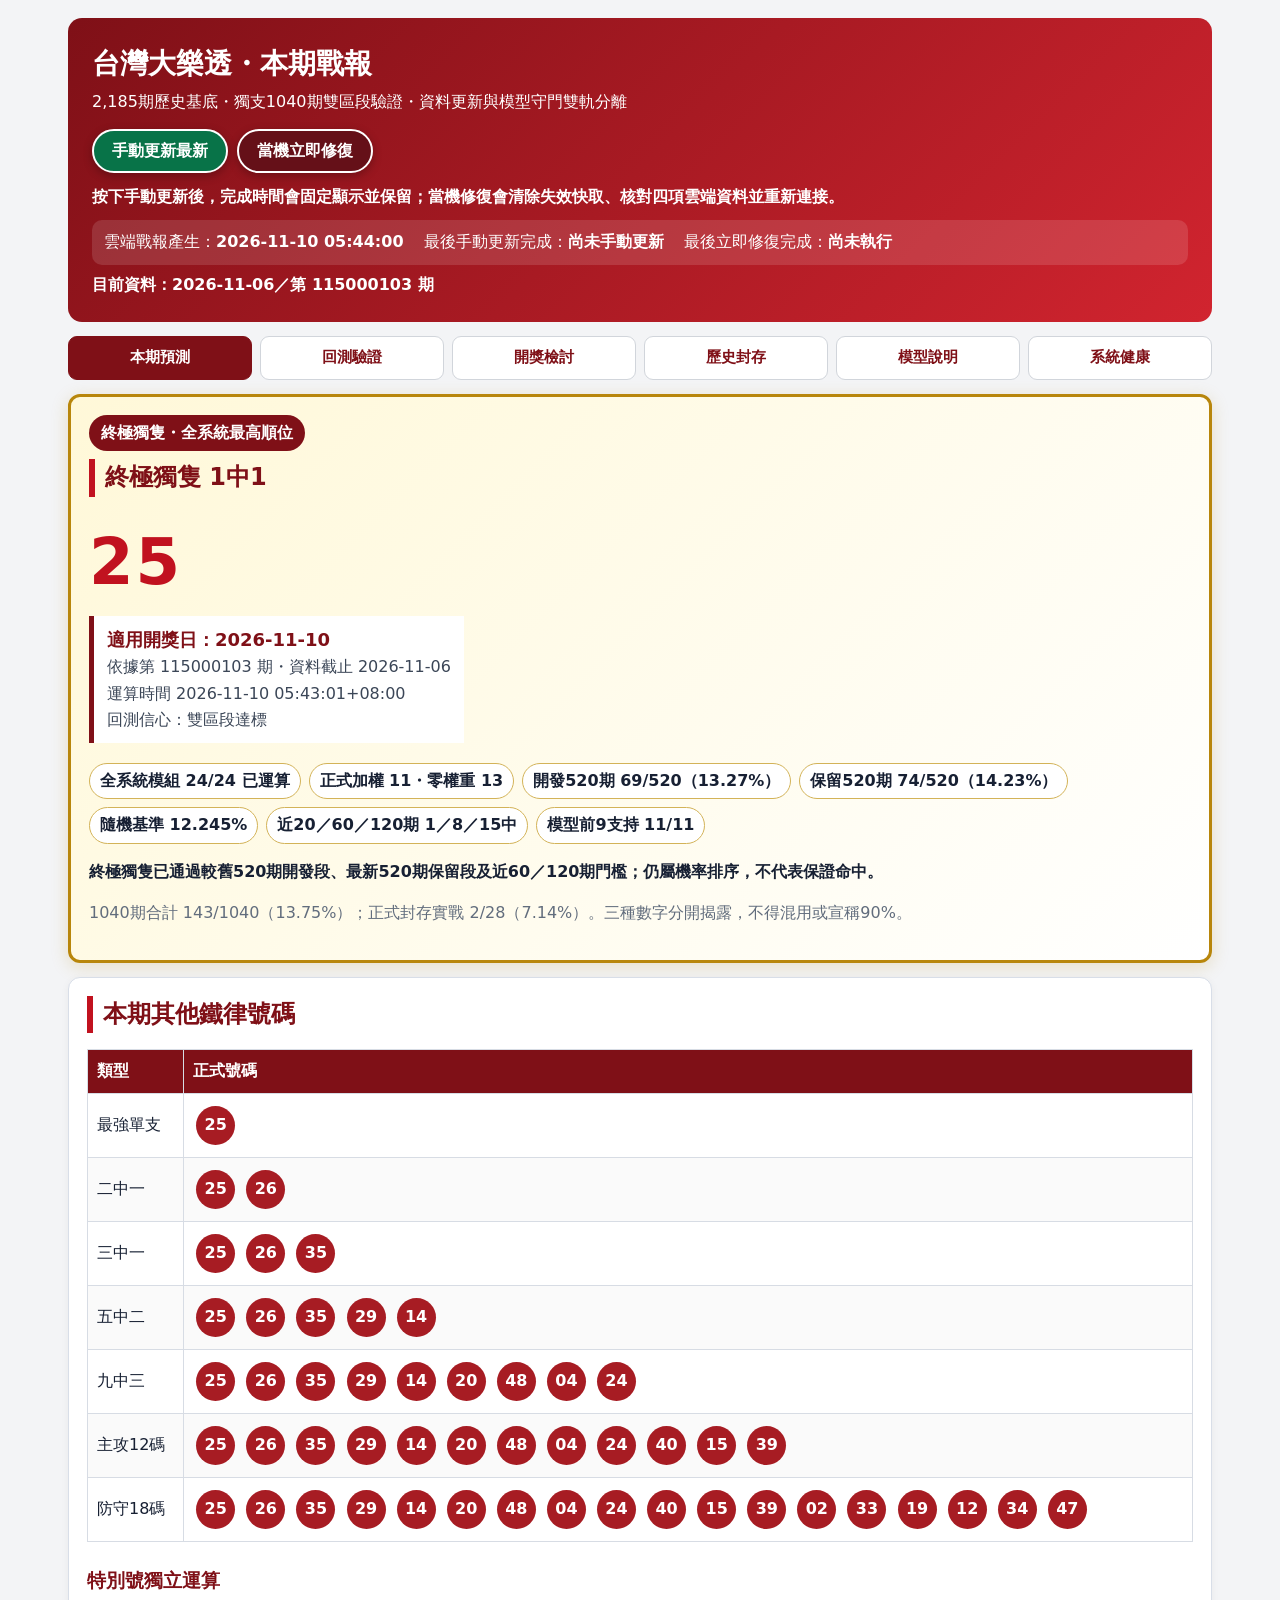
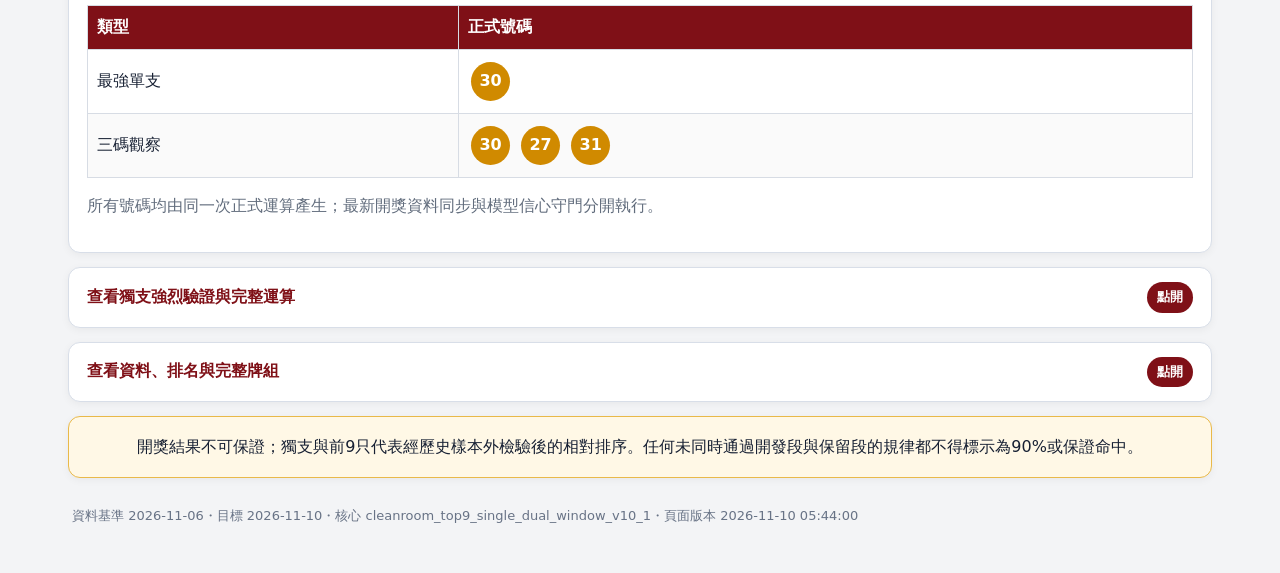
==== commit 1d3b6732: "大樂透每日預測日期與資料重算" ====
--- a/docs/index.html
+++ b/docs/index.html
@@ -1,18 +1,18 @@
 <!doctype html>
-<html lang="zh-Hant"><head><meta charset="utf-8"><meta name="viewport" content="width=device-width,initial-scale=1"><meta http-equiv="Cache-Control" content="no-cache, no-store, must-revalidate"><meta http-equiv="Pragma" content="no-cache"><meta http-equiv="Expires" content="0"><meta name="theme-color" content="#7f1017"><meta name="report-version" content="f35b3dc6fd2775f8"><meta name="report-generated-at" content="2026-11-09T03:14:51+08:00"><link rel="manifest" href="manifest.webmanifest"><link rel="stylesheet" href="style.css"><title>台灣大樂透・本期戰報</title></head>
+<html lang="zh-Hant"><head><meta charset="utf-8"><meta name="viewport" content="width=device-width,initial-scale=1"><meta http-equiv="Cache-Control" content="no-cache, no-store, must-revalidate"><meta http-equiv="Pragma" content="no-cache"><meta http-equiv="Expires" content="0"><meta name="theme-color" content="#7f1017"><meta name="report-version" content="2b43b8ea110098a9"><meta name="report-generated-at" content="2026-11-10T05:44:00+08:00"><link rel="manifest" href="manifest.webmanifest"><link rel="stylesheet" href="style.css"><title>台灣大樂透・本期戰報</title></head>
 <body><main>
 <header><h1>台灣大樂透・本期戰報</h1><div>2,185期歷史基底・獨支1040期雙區段驗證・資料更新與模型守門雙軌分離</div>
 <div class="app-actions"><button type="button" id="manual-refresh" class="cloud-button update-button">手動更新最新</button><button type="button" id="emergency-repair" class="cloud-button repair-button">當機立即修復</button></div>
 <div class="cloud-control-note">按下手動更新後，完成時間會固定顯示並保留；當機修復會清除失效快取、核對四項雲端資料並重新連接。</div>
-<div class="update-times"><span>雲端戰報產生：<strong id="cloud-generated-time">2026-11-09 03:14:51</strong></span><span>最後手動更新完成：<strong id="last-manual-update" data-manual-time>尚未手動更新</strong></span><span>最後立即修復完成：<strong id="last-repair-time" data-repair-time>尚未執行</strong></span></div>
+<div class="update-times"><span>雲端戰報產生：<strong id="cloud-generated-time">2026-11-10 05:44:00</strong></span><span>最後手動更新完成：<strong id="last-manual-update" data-manual-time>尚未手動更新</strong></span><span>最後立即修復完成：<strong id="last-repair-time" data-repair-time>尚未執行</strong></span></div>
 <div id="cloud-action-status" class="cloud-action-status" role="status" aria-live="polite">目前資料：2026-11-06／第 115000103 期</div><a id="cloud-repair-center" class="repair-center" href="https://github.com/pingshen670822/taiwan-lotto649-ironlaw-cloud/actions/workflows/cloud-watchdog.yml" target="_blank" rel="noopener">開啟雲端修復中心</a></header>
 <nav aria-label="戰報分類"><button type="button" data-tab="decision">本期預測</button><button type="button" data-tab="models">回測驗證</button><button type="button" data-tab="review">開獎檢討</button><button type="button" data-tab="monthly">歷史封存</button><button type="button" data-tab="verify">模型說明</button><button type="button" data-tab="iron">系統健康</button></nav>
 
 <section id="decision" class="tab active">
-<div class="band strong approved"><div class="badge">終極獨隻・全系統最高順位</div><h2>終極獨隻 1中1</h2><div class="number">25</div><div class="single-date"><b>適用開獎日：2026-11-10</b><br>依據第 115000103 期・資料截止 2026-11-06<br>運算時間 2026-11-09 03:13:53+08:00<br>回測信心：雙區段達標</div><div class="validation-seals"><span>全系統模組 24/24 已運算</span><span>正式加權 11・零權重 13</span><span>開發520期 69/520（13.27%）</span><span>保留520期 74/520（14.23%）</span><span>隨機基準 12.245%</span><span>近20／60／120期 1／8／15中</span><span>模型前9支持 11/11</span></div><p><b>終極獨隻已通過較舊520期開發段、最新520期保留段及近60／120期門檻；仍屬機率排序，不代表保證命中。</b></p><p class="note">1040期合計 143/1040（13.75%）；正式封存實戰 2/28（7.14%）。三種數字分開揭露，不得混用或宣稱90%。</p></div>
+<div class="band strong approved"><div class="badge">終極獨隻・全系統最高順位</div><h2>終極獨隻 1中1</h2><div class="number">25</div><div class="single-date"><b>適用開獎日：2026-11-10</b><br>依據第 115000103 期・資料截止 2026-11-06<br>運算時間 2026-11-10 05:43:01+08:00<br>回測信心：雙區段達標</div><div class="validation-seals"><span>全系統模組 24/24 已運算</span><span>正式加權 11・零權重 13</span><span>開發520期 69/520（13.27%）</span><span>保留520期 74/520（14.23%）</span><span>隨機基準 12.245%</span><span>近20／60／120期 1／8／15中</span><span>模型前9支持 11/11</span></div><p><b>終極獨隻已通過較舊520期開發段、最新520期保留段及近60／120期門檻；仍屬機率排序，不代表保證命中。</b></p><p class="note">1040期合計 143/1040（13.75%）；正式封存實戰 2/28（7.14%）。三種數字分開揭露，不得混用或宣稱90%。</p></div>
 <div class="band ironlaw-numbers"><h2>本期其他鐵律號碼</h2><div class="scroll"><table><thead><tr><th>類型</th><th>正式號碼</th></tr></thead><tbody><tr><td>最強單支</td><td><span class="ball ">25</span></td></tr><tr><td>二中一</td><td><span class="ball ">25</span> <span class="ball ">26</span></td></tr><tr><td>三中一</td><td><span class="ball ">25</span> <span class="ball ">26</span> <span class="ball ">35</span></td></tr><tr><td>五中二</td><td><span class="ball ">25</span> <span class="ball ">26</span> <span class="ball ">35</span> <span class="ball ">29</span> <span class="ball ">14</span></td></tr><tr><td>九中三</td><td><span class="ball ">25</span> <span class="ball ">26</span> <span class="ball ">35</span> <span class="ball ">29</span> <span class="ball ">14</span> <span class="ball ">20</span> <span class="ball ">48</span> <span class="ball ">04</span> <span class="ball ">24</span></td></tr><tr><td>主攻12碼</td><td><span class="ball ">25</span> <span class="ball ">26</span> <span class="ball ">35</span> <span class="ball ">29</span> <span class="ball ">14</span> <span class="ball ">20</span> <span class="ball ">48</span> <span class="ball ">04</span> <span class="ball ">24</span> <span class="ball ">40</span> <span class="ball ">15</span> <span class="ball ">39</span></td></tr><tr><td>防守18碼</td><td><span class="ball ">25</span> <span class="ball ">26</span> <span class="ball ">35</span> <span class="ball ">29</span> <span class="ball ">14</span> <span class="ball ">20</span> <span class="ball ">48</span> <span class="ball ">04</span> <span class="ball ">24</span> <span class="ball ">40</span> <span class="ball ">15</span> <span class="ball ">39</span> <span class="ball ">02</span> <span class="ball ">33</span> <span class="ball ">19</span> <span class="ball ">12</span> <span class="ball ">34</span> <span class="ball ">47</span></td></tr></tbody></table></div><h3>特別號獨立運算</h3><div class="scroll"><table><thead><tr><th>類型</th><th>正式號碼</th></tr></thead><tbody><tr><td>最強單支</td><td><span class="ball specialball">30</span></td></tr><tr><td>三碼觀察</td><td><span class="ball specialball">30</span> <span class="ball specialball">27</span> <span class="ball specialball">31</span></td></tr></tbody></table></div><p class="note">所有號碼均由同一次正式運算產生；最新開獎資料同步與模型信心守門分開執行。</p></div>
 <details class="report-details"><summary>查看獨支強烈驗證與完整運算</summary><div class="band"><h2>多項邏輯驗證</h2><div class="scroll"><table><thead><tr><th>檢查項目</th><th>結果</th></tr></thead><tbody><tr><td>獨支使用獨立1中1選擇器</td><td>通過</td></tr><tr><td>只用較舊520期選型，保留段不參與挑選</td><td>通過</td></tr><tr><td>全部已登錄模組完成本期運算</td><td>通過</td></tr><tr><td>未通過雙區段模組權重歸零</td><td>通過</td></tr><tr><td>開發520期與保留520期完整</td><td>通過</td></tr><tr><td>較舊520期開發段勝過隨機</td><td>通過</td></tr><tr><td>最新520期保留段勝過隨機</td><td>通過</td></tr><tr><td>禁止終極獨隻連續兩期使用同號</td><td>通過</td></tr><tr><td>近60期獨支命中率不低於隨機</td><td>通過</td></tr><tr><td>近120期獨支命中率不低於隨機</td><td>通過</td></tr><tr><td>至少半數模型列入前9</td><td>通過</td></tr><tr><td>至少三分之二模型列入前15</td><td>通過</td></tr><tr><td>未通過雙區段的軌跡候選全部排除</td><td>通過</td></tr><tr><td>正式發布守門通過</td><td>通過</td></tr><tr><td>禁止直接照抄上期開獎號</td><td>通過</td></tr></tbody></table></div></div><div class="band"><h2>全系統模組逐項運算</h2><p><b>全系統驗證後最高順位：25</b></p><p class="note">所有已登錄且可重現模組每日全部運算；核心模型依滾動成績受限加權，軌跡候選未同時通過兩個520期時權重固定為0，不准用未驗證模組拉高信心。</p><div class="scroll"><table><thead><tr><th>模組</th><th>類別</th><th>本期第一候選</th><th>最終權重</th><th>獨隻順位</th><th>狀態</th></tr></thead><tbody><tr><td>bayes_24</td><td>核心機率／順位模型</td><td><span class="ball ">14</span></td><td>8.14%</td><td>6</td><td>正式滾動加權</td></tr><tr><td>bayes_60</td><td>核心機率／順位模型</td><td><span class="ball ">25</span></td><td>8.73%</td><td>2</td><td>正式滾動加權</td></tr><tr><td>bayes_150</td><td>核心機率／順位模型</td><td><span class="ball ">25</span></td><td>8.92%</td><td>1</td><td>正式滾動加權</td></tr><tr><td>bayes_360</td><td>核心機率／順位模型</td><td><span class="ball ">25</span></td><td>16.09%</td><td>1</td><td>正式滾動加權</td></tr><tr><td>ewma_8</td><td>核心機率／順位模型</td><td><span class="ball ">25</span></td><td>4.12%</td><td>1</td><td>正式滾動加權</td></tr><tr><td>ewma_21</td><td>核心機率／順位模型</td><td><span class="ball ">25</span></td><td>9.13%</td><td>1</td><td>正式滾動加權</td></tr><tr><td>ewma_55</td><td>核心機率／順位模型</td><td><span class="ball ">25</span></td><td>8.08%</td><td>1</td><td>正式滾動加權</td></tr><tr><td>ewma_144</td><td>核心機率／順位模型</td><td><span class="ball ">25</span></td><td>17.19%</td><td>1</td><td>正式滾動加權</td></tr><tr><td>empirical_hazard</td><td>核心機率／順位模型</td><td><span class="ball ">34</span></td><td>5.02%</td><td>5</td><td>正式滾動加權</td></tr><tr><td>conditional_pair</td><td>核心機率／順位模型</td><td><span class="ball ">25</span></td><td>6.50%</td><td>1</td><td>正式滾動加權</td></tr><tr><td>regime_slope</td><td>核心機率／順位模型</td><td><span class="ball ">25</span></td><td>8.09%</td><td>2</td><td>正式滾動加權</td></tr><tr><td>frequency_60</td><td>軌跡／週期／拖牌候選</td><td><span class="ball ">04</span></td><td>0.00%</td><td>—</td><td>雙區段淘汰</td></tr><tr><td>frequency_240</td><td>軌跡／週期／拖牌候選</td><td><span class="ball ">25</span></td><td>0.00%</td><td>—</td><td>雙區段淘汰</td></tr><tr><td>weekday_cycle</td><td>軌跡／週期／拖牌候選</td><td><span class="ball ">15</span></td><td>0.00%</td><td>—</td><td>雙區段淘汰</td></tr><tr><td>transition_drag</td><td>軌跡／週期／拖牌候選</td><td><span class="ball ">26</span></td><td>0.00%</td><td>—</td><td>雙區段淘汰</td></tr><tr><td>two_step_drag</td><td>軌跡／週期／拖牌候選</td><td><span class="ball ">26</span></td><td>0.00%</td><td>—</td><td>雙區段淘汰</td></tr><tr><td>neighbor_track</td><td>軌跡／週期／拖牌候選</td><td><span class="ball ">25</span></td><td>0.00%</td><td>—</td><td>雙區段淘汰</td></tr><tr><td>interval_recurrence</td><td>軌跡／週期／拖牌候選</td><td><span class="ball ">02</span></td><td>0.00%</td><td>—</td><td>雙區段淘汰</td></tr><tr><td>cooccurrence_drag</td><td>軌跡／週期／拖牌候選</td><td><span class="ball ">29</span></td><td>0.00%</td><td>—</td><td>雙區段淘汰</td></tr><tr><td>multi_condition_equal</td><td>軌跡／週期／拖牌候選</td><td><span class="ball ">25</span></td><td>0.00%</td><td>—</td><td>雙區段淘汰</td></tr><tr><td>rolling_best_60</td><td>軌跡／週期／拖牌候選</td><td><span class="ball ">25</span></td><td>0.00%</td><td>—</td><td>雙區段淘汰</td></tr><tr><td>rolling_best_120</td><td>軌跡／週期／拖牌候選</td><td><span class="ball ">25</span></td><td>0.00%</td><td>—</td><td>雙區段淘汰</td></tr><tr><td>performance_vote_60</td><td>軌跡／週期／拖牌候選</td><td><span class="ball ">25</span></td><td>0.00%</td><td>—</td><td>雙區段淘汰</td></tr><tr><td>performance_vote_120</td><td>軌跡／週期／拖牌候選</td><td><span class="ball ">25</span></td><td>0.00%</td><td>—</td><td>雙區段淘汰</td></tr></tbody></table></div></div><div class="band"><h2>清楚分層推薦</h2><div class="grid"><div class="card primary"><div class="label">A級・唯一最強排序</div><div class="number-line"><span class="ball ">25</span></div></div><div class="card "><div class="label">B級・前三排序</div><div class="number-line"><span class="ball ">25</span> <span class="ball ">26</span> <span class="ball ">35</span></div></div><div class="card "><div class="label">C級・核心前九</div><div class="number-line"><span class="ball ">25</span> <span class="ball ">26</span> <span class="ball ">35</span> <span class="ball ">29</span> <span class="ball ">14</span> <span class="ball ">20</span> <span class="ball ">48</span> <span class="ball ">04</span> <span class="ball ">24</span></div></div><div class="card "><div class="label">D級・次高防守</div><div class="number-line"><span class="ball ">40</span> <span class="ball ">15</span> <span class="ball ">39</span> <span class="ball ">02</span> <span class="ball ">33</span> <span class="ball ">19</span> <span class="ball ">12</span> <span class="ball ">34</span> <span class="ball ">47</span></div></div><div class="card low"><div class="label">E級・低機率暫避</div><div class="number-line"><span class="ball avoid">01</span> <span class="ball avoid">07</span> <span class="ball avoid">17</span> <span class="ball avoid">28</span> <span class="ball avoid">31</span> <span class="ball avoid">37</span> <span class="ball avoid">42</span> <span class="ball avoid">44</span> <span class="ball avoid">45</span> <span class="ball avoid">46</span></div></div></div></div></details>
-<details class="report-details"><summary>查看資料、排名與完整牌組</summary><div class="band"><h2>本期資料</h2><div class="grid"><div class="card"><div class="label">預測目標日</div><div class="value">2026-11-10</div></div><div class="card"><div class="label">歷史資料截止日</div><div class="value">2026-11-06</div></div><div class="card"><div class="label">依據期別</div><div class="value">第 115000103 期</div></div><div class="card"><div class="label">使用歷史期數</div><div class="value">2,185期</div></div><div class="card"><div class="label">戰報產生時間</div><div class="value">2026-11-09 03:14:51</div></div></div></div><div class="band"><h2>內部前18名診斷</h2><p class="note">此表為運算順位與校準值，不代表中獎保證。</p><div class="scroll"><table><thead><tr><th>順位</th><th>號碼</th><th>校準機率</th></tr></thead><tbody><tr><td>1</td><td><span class="ball sub">25</span></td><td>13.142%</td></tr><tr><td>2</td><td><span class="ball sub">26</span></td><td>12.929%</td></tr><tr><td>3</td><td><span class="ball sub">35</span></td><td>12.722%</td></tr><tr><td>4</td><td><span class="ball sub">29</span></td><td>12.644%</td></tr><tr><td>5</td><td><span class="ball sub">14</span></td><td>12.637%</td></tr><tr><td>6</td><td><span class="ball sub">20</span></td><td>12.609%</td></tr><tr><td>7</td><td><span class="ball sub">48</span></td><td>12.598%</td></tr><tr><td>8</td><td><span class="ball sub">04</span></td><td>12.588%</td></tr><tr><td>9</td><td><span class="ball sub">24</span></td><td>12.494%</td></tr><tr><td>10</td><td><span class="ball sub">40</span></td><td>12.492%</td></tr><tr><td>11</td><td><span class="ball sub">15</span></td><td>12.472%</td></tr><tr><td>12</td><td><span class="ball sub">39</span></td><td>12.465%</td></tr><tr><td>13</td><td><span class="ball sub">02</span></td><td>12.459%</td></tr><tr><td>14</td><td><span class="ball sub">33</span></td><td>12.457%</td></tr><tr><td>15</td><td><span class="ball sub">19</span></td><td>12.444%</td></tr><tr><td>16</td><td><span class="ball sub">12</span></td><td>12.439%</td></tr><tr><td>17</td><td><span class="ball sub">34</span></td><td>12.426%</td></tr><tr><td>18</td><td><span class="ball sub">47</span></td><td>12.420%</td></tr></tbody></table></div></div><div class="band"><h2>八組結構平衡建議</h2><div class="grid"><div class="card"><div class="label">第1組</div><div class="number-line"><span class="ball ">14</span> <span class="ball ">20</span> <span class="ball ">25</span> <span class="ball ">26</span> <span class="ball ">29</span> <span class="ball ">35</span></div></div><div class="card"><div class="label">第2組</div><div class="number-line"><span class="ball ">04</span> <span class="ball ">14</span> <span class="ball ">25</span> <span class="ball ">26</span> <span class="ball ">35</span> <span class="ball ">48</span></div></div><div class="card"><div class="label">第3組</div><div class="number-line"><span class="ball ">04</span> <span class="ball ">20</span> <span class="ball ">25</span> <span class="ball ">26</span> <span class="ball ">29</span> <span class="ball ">48</span></div></div><div class="card"><div class="label">第4組</div><div class="number-line"><span class="ball ">04</span> <span class="ball ">15</span> <span class="ball ">25</span> <span class="ball ">26</span> <span class="ball ">29</span> <span class="ball ">35</span></div></div><div class="card"><div class="label">第5組</div><div class="number-line"><span class="ball ">20</span> <span class="ball ">24</span> <span class="ball ">25</span> <span class="ball ">26</span> <span class="ball ">35</span> <span class="ball ">48</span></div></div><div class="card"><div class="label">第6組</div><div class="number-line"><span class="ball ">04</span> <span class="ball ">20</span> <span class="ball ">25</span> <span class="ball ">26</span> <span class="ball ">35</span> <span class="ball ">40</span></div></div><div class="card"><div class="label">第7組</div><div class="number-line"><span class="ball ">04</span> <span class="ball ">14</span> <span class="ball ">25</span> <span class="ball ">26</span> <span class="ball ">29</span> <span class="ball ">40</span></div></div><div class="card"><div class="label">第8組</div><div class="number-line"><span class="ball ">14</span> <span class="ball ">15</span> <span class="ball ">25</span> <span class="ball ">26</span> <span class="ball ">29</span> <span class="ball ">48</span></div></div></div></div><div class="band warning"><h2>下期低機率暫避</h2><p class="note">只做風險排序，不代表絕對不開；與主攻牌完全分離。</p><div class="grid"><div class="card low"><div class="label">五不中</div><div class="number-line"><span class="ball avoid">07</span> <span class="ball avoid">17</span> <span class="ball avoid">31</span> <span class="ball avoid">42</span> <span class="ball avoid">44</span></div></div><div class="card low"><div class="label">十不中</div><div class="number-line"><span class="ball avoid">01</span> <span class="ball avoid">07</span> <span class="ball avoid">17</span> <span class="ball avoid">28</span> <span class="ball avoid">31</span> <span class="ball avoid">37</span> <span class="ball avoid">42</span> <span class="ball avoid">44</span> <span class="ball avoid">45</span> <span class="ball avoid">46</span></div></div><div class="card low"><div class="label">十五不中</div><div class="number-line"><span class="ball avoid">01</span> <span class="ball avoid">07</span> <span class="ball avoid">10</span> <span class="ball avoid">17</span> <span class="ball avoid">21</span> <span class="ball avoid">22</span> <span class="ball avoid">27</span> <span class="ball avoid">28</span> <span class="ball avoid">30</span> <span class="ball avoid">31</span> <span class="ball avoid">37</span> <span class="ball avoid">42</span> <span class="ball avoid">44</span> <span class="ball avoid">45</span> <span class="ball avoid">46</span></div></div></div></div></details>
+<details class="report-details"><summary>查看資料、排名與完整牌組</summary><div class="band"><h2>本期資料</h2><div class="grid"><div class="card"><div class="label">預測目標日</div><div class="value">2026-11-10</div></div><div class="card"><div class="label">歷史資料截止日</div><div class="value">2026-11-06</div></div><div class="card"><div class="label">依據期別</div><div class="value">第 115000103 期</div></div><div class="card"><div class="label">使用歷史期數</div><div class="value">2,185期</div></div><div class="card"><div class="label">戰報產生時間</div><div class="value">2026-11-10 05:44:00</div></div></div></div><div class="band"><h2>內部前18名診斷</h2><p class="note">此表為運算順位與校準值，不代表中獎保證。</p><div class="scroll"><table><thead><tr><th>順位</th><th>號碼</th><th>校準機率</th></tr></thead><tbody><tr><td>1</td><td><span class="ball sub">25</span></td><td>13.142%</td></tr><tr><td>2</td><td><span class="ball sub">26</span></td><td>12.929%</td></tr><tr><td>3</td><td><span class="ball sub">35</span></td><td>12.722%</td></tr><tr><td>4</td><td><span class="ball sub">29</span></td><td>12.644%</td></tr><tr><td>5</td><td><span class="ball sub">14</span></td><td>12.637%</td></tr><tr><td>6</td><td><span class="ball sub">20</span></td><td>12.609%</td></tr><tr><td>7</td><td><span class="ball sub">48</span></td><td>12.598%</td></tr><tr><td>8</td><td><span class="ball sub">04</span></td><td>12.588%</td></tr><tr><td>9</td><td><span class="ball sub">24</span></td><td>12.494%</td></tr><tr><td>10</td><td><span class="ball sub">40</span></td><td>12.492%</td></tr><tr><td>11</td><td><span class="ball sub">15</span></td><td>12.472%</td></tr><tr><td>12</td><td><span class="ball sub">39</span></td><td>12.465%</td></tr><tr><td>13</td><td><span class="ball sub">02</span></td><td>12.459%</td></tr><tr><td>14</td><td><span class="ball sub">33</span></td><td>12.457%</td></tr><tr><td>15</td><td><span class="ball sub">19</span></td><td>12.444%</td></tr><tr><td>16</td><td><span class="ball sub">12</span></td><td>12.439%</td></tr><tr><td>17</td><td><span class="ball sub">34</span></td><td>12.426%</td></tr><tr><td>18</td><td><span class="ball sub">47</span></td><td>12.420%</td></tr></tbody></table></div></div><div class="band"><h2>八組結構平衡建議</h2><div class="grid"><div class="card"><div class="label">第1組</div><div class="number-line"><span class="ball ">14</span> <span class="ball ">20</span> <span class="ball ">25</span> <span class="ball ">26</span> <span class="ball ">29</span> <span class="ball ">35</span></div></div><div class="card"><div class="label">第2組</div><div class="number-line"><span class="ball ">04</span> <span class="ball ">14</span> <span class="ball ">25</span> <span class="ball ">26</span> <span class="ball ">35</span> <span class="ball ">48</span></div></div><div class="card"><div class="label">第3組</div><div class="number-line"><span class="ball ">04</span> <span class="ball ">20</span> <span class="ball ">25</span> <span class="ball ">26</span> <span class="ball ">29</span> <span class="ball ">48</span></div></div><div class="card"><div class="label">第4組</div><div class="number-line"><span class="ball ">04</span> <span class="ball ">15</span> <span class="ball ">25</span> <span class="ball ">26</span> <span class="ball ">29</span> <span class="ball ">35</span></div></div><div class="card"><div class="label">第5組</div><div class="number-line"><span class="ball ">20</span> <span class="ball ">24</span> <span class="ball ">25</span> <span class="ball ">26</span> <span class="ball ">35</span> <span class="ball ">48</span></div></div><div class="card"><div class="label">第6組</div><div class="number-line"><span class="ball ">04</span> <span class="ball ">20</span> <span class="ball ">25</span> <span class="ball ">26</span> <span class="ball ">35</span> <span class="ball ">40</span></div></div><div class="card"><div class="label">第7組</div><div class="number-line"><span class="ball ">04</span> <span class="ball ">14</span> <span class="ball ">25</span> <span class="ball ">26</span> <span class="ball ">29</span> <span class="ball ">40</span></div></div><div class="card"><div class="label">第8組</div><div class="number-line"><span class="ball ">14</span> <span class="ball ">15</span> <span class="ball ">25</span> <span class="ball ">26</span> <span class="ball ">29</span> <span class="ball ">48</span></div></div></div></div><div class="band warning"><h2>下期低機率暫避</h2><p class="note">只做風險排序，不代表絕對不開；與主攻牌完全分離。</p><div class="grid"><div class="card low"><div class="label">五不中</div><div class="number-line"><span class="ball avoid">07</span> <span class="ball avoid">17</span> <span class="ball avoid">31</span> <span class="ball avoid">42</span> <span class="ball avoid">44</span></div></div><div class="card low"><div class="label">十不中</div><div class="number-line"><span class="ball avoid">01</span> <span class="ball avoid">07</span> <span class="ball avoid">17</span> <span class="ball avoid">28</span> <span class="ball avoid">31</span> <span class="ball avoid">37</span> <span class="ball avoid">42</span> <span class="ball avoid">44</span> <span class="ball avoid">45</span> <span class="ball avoid">46</span></div></div><div class="card low"><div class="label">十五不中</div><div class="number-line"><span class="ball avoid">01</span> <span class="ball avoid">07</span> <span class="ball avoid">10</span> <span class="ball avoid">17</span> <span class="ball avoid">21</span> <span class="ball avoid">22</span> <span class="ball avoid">27</span> <span class="ball avoid">28</span> <span class="ball avoid">30</span> <span class="ball avoid">31</span> <span class="ball avoid">37</span> <span class="ball avoid">42</span> <span class="ball avoid">44</span> <span class="ball avoid">45</span> <span class="ball avoid">46</span></div></div></div></div></details>
 </section>
 
 <section id="models" class="tab"><div class="band"><h2>獨立1中1與前9碼走步回測</h2><div class="grid"><div class="card primary"><div class="label">獨支較舊520期開發段</div><div class="value">69/520（13.27%）</div><div class="note">必須勝過隨機 12.245%</div></div><div class="card primary"><div class="label">獨支最新520期保留段</div><div class="value">74/520（14.23%）</div><div class="note">禁止只挑這段漂亮數字</div></div><div class="card"><div class="label">獨支近20／60／120期</div><div class="value">1／8／15中</div><div class="note">只使用各期開獎前資料</div></div><div class="card"><div class="label">前9碼1040期平均命中</div><div class="value">1.126</div><div class="note">隨機基準 1.102</div></div><div class="card"><div class="label">最近20期前9平均命中</div><div class="value">1.0</div><div class="note">短期表現獨立監控</div></div><div class="card"><div class="label">第10–15名平均外溢</div><div class="value">0.7106</div><div class="note">外溢不算前9成功</div></div></div></div><div class="band"><h2>軌跡、週期與拖牌雙區段稽核</h2><p><b>沒有任何受測軌跡、週期或拖牌方法同時通過兩段驗證</b></p><p class="note">准入規則：較舊520期與最新520期必須同時高於6/49（12.2449%）；只在近期漂亮的一律淘汰。</p><div class="scroll"><table><thead><tr><th>受測規則</th><th>開發520期</th><th>保留520期</th><th>近20／60／120中</th><th>下期候選</th><th>結果</th></tr></thead><tbody><tr><td>60期頻率</td><td>60/520（11.54%）</td><td>67/520（12.88%）</td><td>1／7／12</td><td>4</td><td>淘汰</td></tr><tr><td>240期頻率</td><td>58/520（11.15%）</td><td>63/520（12.12%）</td><td>4／12／20</td><td>25</td><td>淘汰</td></tr><tr><td>開獎星期週期</td><td>64/520（12.31%）</td><td>51/520（9.81%）</td><td>1／3／9</td><td>15</td><td>淘汰</td></tr><tr><td>一階拖牌</td><td>56/520（10.77%）</td><td>69/520（13.27%）</td><td>3／13／19</td><td>26</td><td>淘汰</td></tr><tr><td>二階拖牌</td><td>56/520（10.77%）</td><td>54/520（10.38%）</td><td>2／7／13</td><td>26</td><td>淘汰</td></tr><tr><td>鄰號軌跡</td><td>56/520（10.77%）</td><td>60/520（11.54%）</td><td>3／10／15</td><td>25</td><td>淘汰</td></tr><tr><td>間隔復現</td><td>67/520（12.88%）</td><td>54/520（10.38%）</td><td>3／5／14</td><td>2</td><td>淘汰</td></tr><tr><td>共現拖牌</td><td>59/520（11.35%）</td><td>64/520（12.31%）</td><td>4／12／20</td><td>29</td><td>淘汰</td></tr><tr><td>多條件等權</td><td>58/520（11.15%）</td><td>72/520（13.85%）</td><td>1／13／23</td><td>25</td><td>淘汰</td></tr><tr><td>近60期最佳規則切換</td><td>62/520（11.92%）</td><td>60/520（11.54%）</td><td>2／8／14</td><td>25</td><td>淘汰</td></tr><tr><td>近120期最佳規則切換</td><td>54/520（10.38%）</td><td>63/520（12.12%）</td><td>1／10／15</td><td>25</td><td>淘汰</td></tr><tr><td>近60期績效投票</td><td>59/520（11.35%）</td><td>62/520（11.92%）</td><td>1／9／19</td><td>25</td><td>淘汰</td></tr><tr><td>近120期績效投票</td><td>54/520（10.38%）</td><td>64/520（12.31%）</td><td>1／11／19</td><td>25</td><td>淘汰</td></tr></tbody></table></div></div><div class="band"><h2>第10名後問題專項檢測</h2><article class="pack"><div class="pack-title">本期前9精準壓縮</div><p>升入 <span class="ball ">20</span> <span class="ball ">48</span> <span class="ball ">04</span> <span class="ball ">24</span>　撤出 <span class="ball avoid">40</span> <span class="ball avoid">15</span> <span class="ball avoid">39</span> <span class="ball avoid">02</span></p><small>固定邊界4席；上期號在前9最多3席</small></article><div class="scroll"><table><thead><tr><th>開獎日</th><th>前9命中</th><th>第10–15名外溢</th><th>六顆實開順位</th><th>撤換數</th><th>升入前9</th><th>撤出前9</th></tr></thead><tbody><tr><td>2026-10-06</td><td>0</td><td>2</td><td>10、13、18、26、29、44</td><td>4</td><td><span class="ball ">47</span> <span class="ball ">19</span> <span class="ball ">24</span></td><td><span class="ball avoid">18</span> <span class="ball avoid">29</span> <span class="ball avoid">20</span></td></tr><tr><td>2026-10-09</td><td>0</td><td>1</td><td>10、28、30、38、42、47</td><td>4</td><td><span class="ball ">29</span> <span class="ball ">47</span> <span class="ball ">39</span> <span class="ball ">06</span></td><td><span class="ball avoid">25</span> <span class="ball avoid">15</span> <span class="ball avoid">04</span> <span class="ball avoid">18</span></td></tr><tr><td>2026-10-13</td><td>2</td><td>0</td><td>3、9、17、19、25、49</td><td>4</td><td><span class="ball ">18</span> <span class="ball ">39</span> <span class="ball ">19</span> <span class="ball ">47</span></td><td><span class="ball avoid">12</span> <span class="ball avoid">14</span> <span class="ball avoid">04</span> <span class="ball avoid">29</span></td></tr><tr><td>2026-10-16</td><td>1</td><td>0</td><td>5、20、25、30、32、36</td><td>4</td><td><span class="ball ">04</span> <span class="ball ">36</span> <span class="ball ">18</span> <span class="ball ">29</span></td><td><span class="ball avoid">47</span> <span class="ball avoid">12</span> <span class="ball avoid">20</span> <span class="ball avoid">03</span></td></tr><tr><td>2026-10-20</td><td>0</td><td>0</td><td>18、20、23、27、28、38</td><td>4</td><td><span class="ball ">18</span> <span class="ball ">03</span> <span class="ball ">29</span> <span class="ball ">04</span></td><td><span class="ball avoid">14</span> <span class="ball avoid">47</span> <span class="ball avoid">20</span> <span class="ball avoid">06</span></td></tr><tr><td>2026-10-23</td><td>1</td><td>1</td><td>7、10、35、40、42、45</td><td>4</td><td><span class="ball ">20</span> <span class="ball ">33</span> <span class="ball ">14</span> <span class="ball ">29</span></td><td><span class="ball avoid">40</span> <span class="ball avoid">12</span> <span class="ball avoid">06</span> <span class="ball avoid">47</span></td></tr><tr><td>2026-10-27</td><td>1</td><td>0</td><td>6、31、32、33、35、36</td><td>4</td><td><span class="ball ">14</span> <span class="ball ">47</span> <span class="ball ">02</span> <span class="ball ">06</span></td><td><span class="ball avoid">15</span> <span class="ball avoid">20</span> <span class="ball avoid">19</span> <span class="ball avoid">12</span></td></tr><tr><td>2026-10-30</td><td>1</td><td>1</td><td>4、14、21、39、40、44</td><td>4</td><td><span class="ball ">20</span> <span class="ball ">47</span> <span class="ball ">16</span> <span class="ball ">06</span></td><td><span class="ball avoid">33</span> <span class="ball avoid">15</span> <span class="ball avoid">12</span> <span class="ball avoid">19</span></td></tr><tr><td>2026-11-03</td><td>1</td><td>0</td><td>1、16、18、20、29、40</td><td>4</td><td><span class="ball ">20</span> <span class="ball ">12</span> <span class="ball ">19</span> <span class="ball ">47</span></td><td><span class="ball avoid">15</span> <span class="ball avoid">04</span> <span class="ball avoid">33</span> <span class="ball avoid">34</span></td></tr><tr><td>2026-11-06</td><td>1</td><td>0</td><td>2、27、32、34、40、42</td><td>4</td><td><span class="ball ">33</span> <span class="ball ">02</span> <span class="ball ">12</span></td><td><span class="ball avoid">39</span> <span class="ball avoid">04</span> <span class="ball avoid">14</span></td></tr></tbody></table></div></div><details class="report-details"><summary>查看逐模組錯誤檢討與滾動調整</summary><div class="band"><h2>前9碼三層滾動權重</h2><div class="scroll"><table><thead><tr><th>模型</th><th>最終權重</th><th>近20前9命中</th><th>近60前9命中</th><th>近120前9命中</th><th>近20外溢</th><th>連續零命中</th><th>對數損失</th></tr></thead><tbody><tr><td>bayes_24</td><td>8.14%</td><td>1.000</td><td>0.983</td><td>0.983</td><td>0.650</td><td>0</td><td>0.373203</td></tr><tr><td>bayes_60</td><td>8.73%</td><td>0.950</td><td>1.050</td><td>1.142</td><td>0.750</td><td>0</td><td>0.372789</td></tr><tr><td>bayes_150</td><td>8.92%</td><td>1.050</td><td>1.067</td><td>1.042</td><td>0.800</td><td>1</td><td>0.372511</td></tr><tr><td>bayes_360</td><td>16.09%</td><td>1.300</td><td>1.150</td><td>1.050</td><td>0.550</td><td>0</td><td>0.372548</td></tr><tr><td>ewma_8</td><td>4.12%</td><td>0.900</td><td>1.067</td><td>1.083</td><td>0.650</td><td>1</td><td>0.399900</td></tr><tr><td>ewma_21</td><td>9.13%</td><td>1.100</td><td>1.067</td><td>1.050</td><td>0.600</td><td>0</td><td>0.380967</td></tr><tr><td>ewma_55</td><td>8.08%</td><td>0.950</td><td>1.100</td><td>1.092</td><td>0.900</td><td>0</td><td>0.375140</td></tr><tr><td>ewma_144</td><td>17.19%</td><td>1.250</td><td>1.200</td><td>1.158</td><td>0.600</td><td>0</td><td>0.373211</td></tr><tr><td>empirical_hazard</td><td>5.02%</td><td>0.750</td><td>1.050</td><td>1.058</td><td>0.950</td><td>0</td><td>0.375694</td></tr><tr><td>conditional_pair</td><td>6.50%</td><td>0.900</td><td>1.067</td><td>1.133</td><td>1.000</td><td>1</td><td>0.375012</td></tr><tr><td>regime_slope</td><td>8.09%</td><td>0.950</td><td>1.033</td><td>1.083</td><td>0.800</td><td>0</td><td>0.372956</td></tr></tbody></table></div></div><div class="band"><h2>主號模型錯誤追責</h2><div class="scroll"><table><thead><tr><th>模型</th><th>原第一名</th><th>1中1</th><th>前9命中</th><th>命中號</th><th>權重變動</th><th>處置</th></tr></thead><tbody><tr><td>bayes_24</td><td><span class="ball ">35</span></td><td>未中</td><td>1</td><td><span class="ball gold">26</span></td><td>7.39% → 8.14%</td><td>失敗但受權重上限約束，列入下期監控</td></tr><tr><td>bayes_60</td><td><span class="ball ">29</span></td><td>未中</td><td>1</td><td><span class="ball gold">26</span></td><td>8.79% → 8.73%</td><td>通過，依滾動成績調整</td></tr><tr><td>bayes_150</td><td><span class="ball ">25</span></td><td>未中</td><td>0</td><td>—</td><td>10.70% → 8.92%</td><td>失敗降權／重新校準</td></tr><tr><td>bayes_360</td><td><span class="ball ">25</span></td><td>未中</td><td>1</td><td><span class="ball gold">26</span></td><td>15.99% → 16.09%</td><td>失敗但受權重上限約束，列入下期監控</td></tr><tr><td>ewma_8</td><td><span class="ball ">25</span></td><td>未中</td><td>0</td><td>—</td><td>4.67% → 4.12%</td><td>失敗降權／重新校準</td></tr><tr><td>ewma_21</td><td><span class="ball ">25</span></td><td>未中</td><td>1</td><td><span class="ball gold">26</span></td><td>8.35% → 9.13%</td><td>失敗但受權重上限約束，列入下期監控</td></tr><tr><td>ewma_55</td><td><span class="ball ">25</span></td><td>未中</td><td>1</td><td><span class="ball gold">26</span></td><td>7.30% → 8.08%</td><td>通過，依滾動成績調整</td></tr><tr><td>ewma_144</td><td><span class="ball ">25</span></td><td>未中</td><td>1</td><td><span class="ball gold">26</span></td><td>16.71% → 17.19%</td><td>失敗但受權重上限約束，列入下期監控</td></tr><tr><td>empirical_hazard</td><td><span class="ball ">05</span></td><td>命中</td><td>1</td><td><span class="ball gold">05</span></td><td>4.61% → 5.02%</td><td>通過，依滾動成績調整</td></tr><tr><td>conditional_pair</td><td><span class="ball ">25</span></td><td>未中</td><td>0</td><td>—</td><td>8.20% → 6.50%</td><td>失敗降權／重新校準</td></tr><tr><td>regime_slope</td><td><span class="ball ">35</span></td><td>未中</td><td>1</td><td><span class="ball gold">26</span></td><td>7.31% → 8.09%</td><td>失敗但受權重上限約束，列入下期監控</td></tr></tbody></table></div></div><div class="band"><h2>特別號模型錯誤追責</h2><div class="scroll"><table><thead><tr><th>模型</th><th>原第一名</th><th>1中1</th><th>前三命中</th><th>權重變動</th><th>處置</th></tr></thead><tbody><tr><td>bayes_24</td><td><span class="ball specialball">27</span></td><td>未中</td><td>0</td><td>11.36% → 11.71%</td><td>失敗但受權重上限約束，列入下期監控</td></tr><tr><td>bayes_60</td><td><span class="ball specialball">30</span></td><td>未中</td><td>0</td><td>10.43% → 10.75%</td><td>失敗但受權重上限約束，列入下期監控</td></tr><tr><td>bayes_150</td><td><span class="ball specialball">30</span></td><td>未中</td><td>0</td><td>9.74% → 10.04%</td><td>失敗但受權重上限約束，列入下期監控</td></tr><tr><td>bayes_360</td><td><span class="ball specialball">27</span></td><td>未中</td><td>0</td><td>19.80% → 18.38%</td><td>失敗降權／重新校準</td></tr><tr><td>ewma_8</td><td><span class="ball specialball">27</span></td><td>未中</td><td>0</td><td>3.96% → 4.41%</td><td>失敗但受權重上限約束，列入下期監控</td></tr><tr><td>ewma_21</td><td><span class="ball specialball">30</span></td><td>未中</td><td>0</td><td>8.19% → 8.68%</td><td>失敗但受權重上限約束，列入下期監控</td></tr><tr><td>ewma_55</td><td><span class="ball specialball">30</span></td><td>未中</td><td>0</td><td>10.51% → 10.90%</td><td>失敗但受權重上限約束，列入下期監控</td></tr><tr><td>ewma_144</td><td><span class="ball specialball">30</span></td><td>未中</td><td>0</td><td>10.13% → 10.44%</td><td>失敗但受權重上限約束，列入下期監控</td></tr><tr><td>empirical_hazard</td><td><span class="ball specialball">37</span></td><td>未中</td><td>0</td><td>15.87% → 14.70%</td><td>失敗降權／重新校準</td></tr></tbody></table></div></div></details></section>
@@ -25,5 +25,5 @@
 
 <section id="iron" class="tab"><div class="band"><h2>系統健康</h2><div class="grid"><div class="card"><div class="label">資料日期／期別</div><div class="value">2026-11-06／第 115000103 期</div></div><div class="card"><div class="label">預測守門</div><div class="value ok">已通過</div></div><div class="card"><div class="label">雲端主更新</div><div class="value ok">每3小時＋開獎後密集檢查</div></div><div class="card"><div class="label">第二層自主修復</div><div class="value ok">逾時或失敗自動啟動</div></div></div></div><div class="band"><h2>台灣大樂透規則核對</h2><p>每期由1至49開出6個主號，另開1個特別號；資料必須同時通過期別、日期、六顆主號與特別號完整性驗證。</p></div><div class="band"><h2>鐵律守門</h2><ol><li>只准使用官方開獎資料，禁止假資料與未來資料</li><li>預測封存後不可因開獎結果修改</li><li>開獎後先結算，再檢討所有模型，最後全量重算</li><li>回測嚴格按時間順序，禁止偷看未來</li><li>軌跡與拖牌規則必須通過開發／保留雙區段，禁止挑漂亮區段</li><li>主攻、暫避、開獎檢討、歷史封存分區顯示</li><li>抓號失敗保留最後有效版本，絕不以不完整資料覆寫</li><li>開獎後2小時未更新，立即啟動自主修復並持續重試</li></ol><h3>生命週期</h3><p>官方資料 → 完整性驗證 → 上期結算 → 模組追責 → 1040期雙區段重測 → 軌跡規律稽核 → 健康檢查 → 戰報生成 → 手機同步 → 失敗時第二層救援</p><p><a href="integrity_audit.json" target="_blank" rel="noopener">每日完整性稽核</a>　<a href="single_pattern_audit.json" target="_blank" rel="noopener">獨支軌跡規律稽核</a>　<a href="self_test_report.json" target="_blank" rel="noopener">全系統自測</a></p></div></section>
 
-<div class="band warning notice">開獎結果不可保證；獨支與前9只代表經歷史樣本外檢驗後的相對排序。任何未同時通過開發段與保留段的規律都不得標示為90%或保證命中。</div><footer>資料基準 2026-11-06・目標 2026-11-10・核心 cleanroom_top9_single_dual_window_v10_1・頁面版本 2026-11-09 03:14:51</footer>
+<div class="band warning notice">開獎結果不可保證；獨支與前9只代表經歷史樣本外檢驗後的相對排序。任何未同時通過開發段與保留段的規律都不得標示為90%或保證命中。</div><footer>資料基準 2026-11-06・目標 2026-11-10・核心 cleanroom_top9_single_dual_window_v10_1・頁面版本 2026-11-10 05:44:00</footer>
 </main><script src="app.js"></script></body></html>
